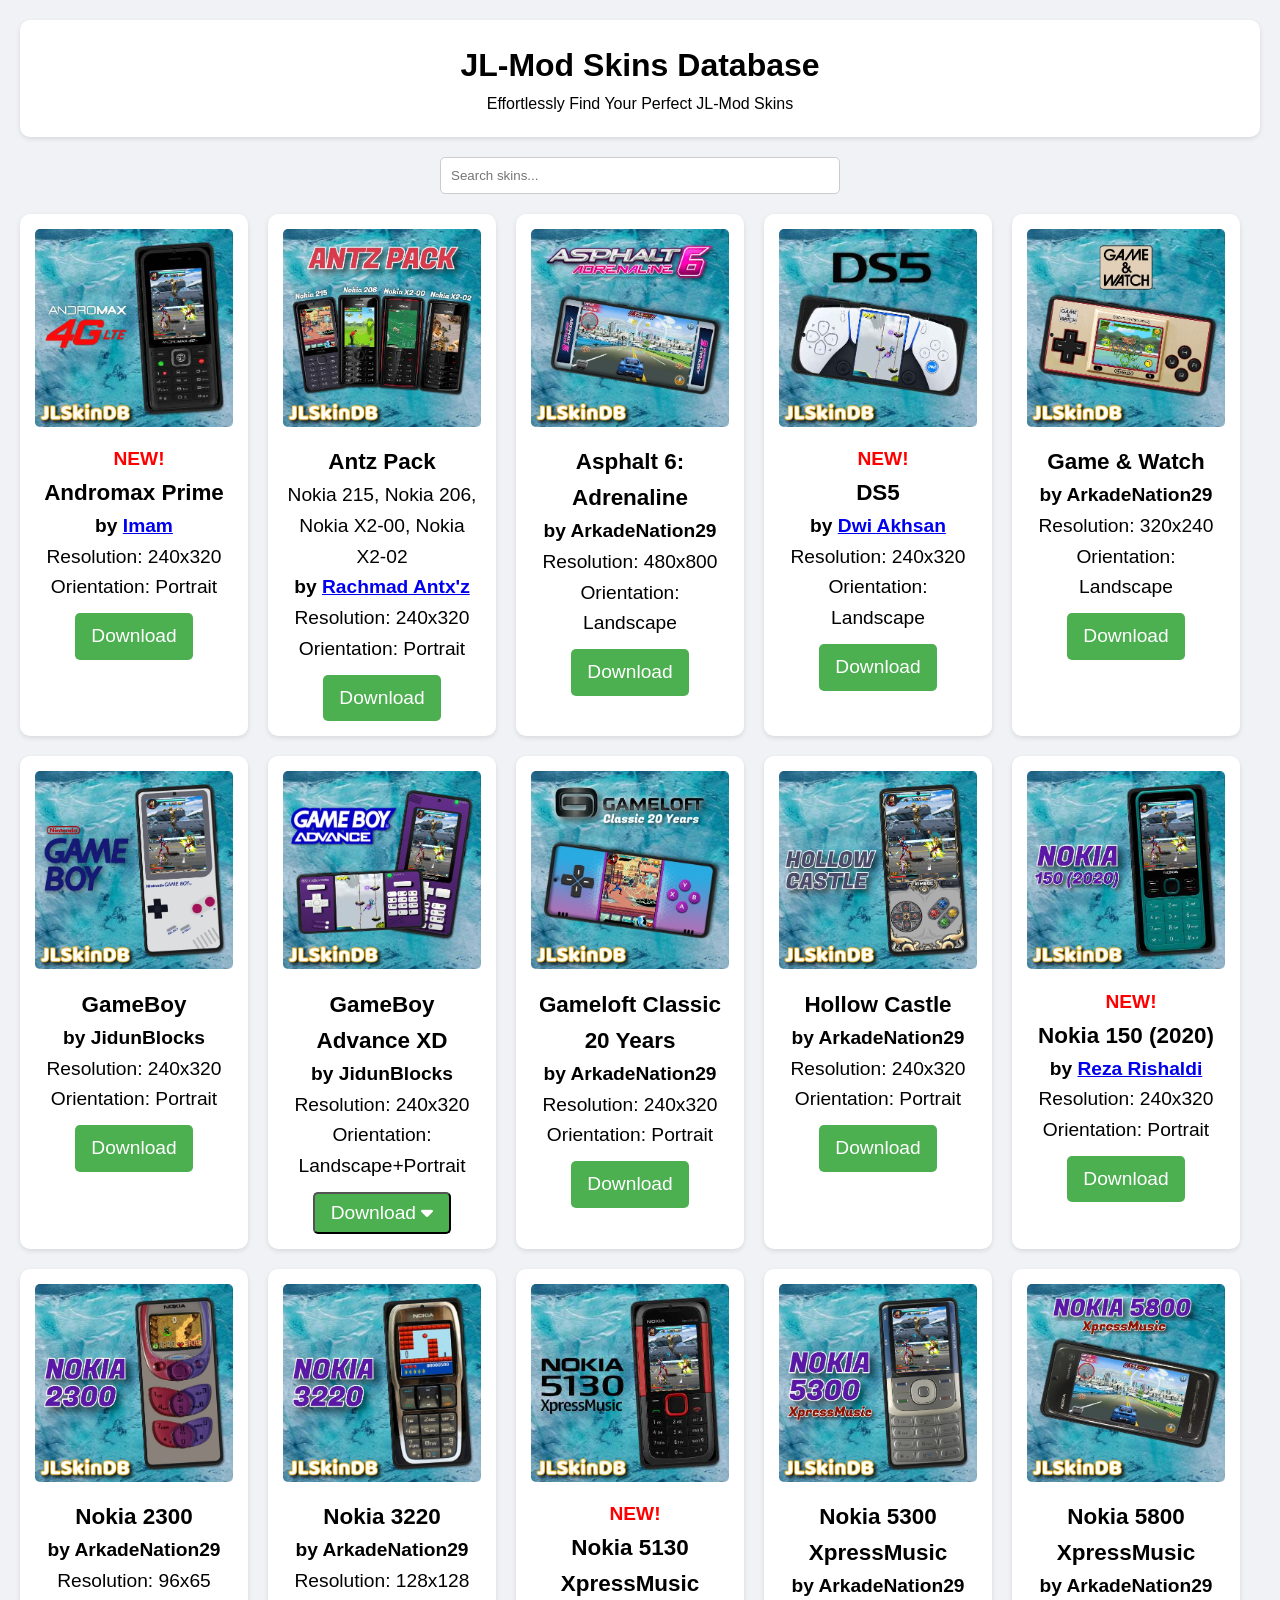
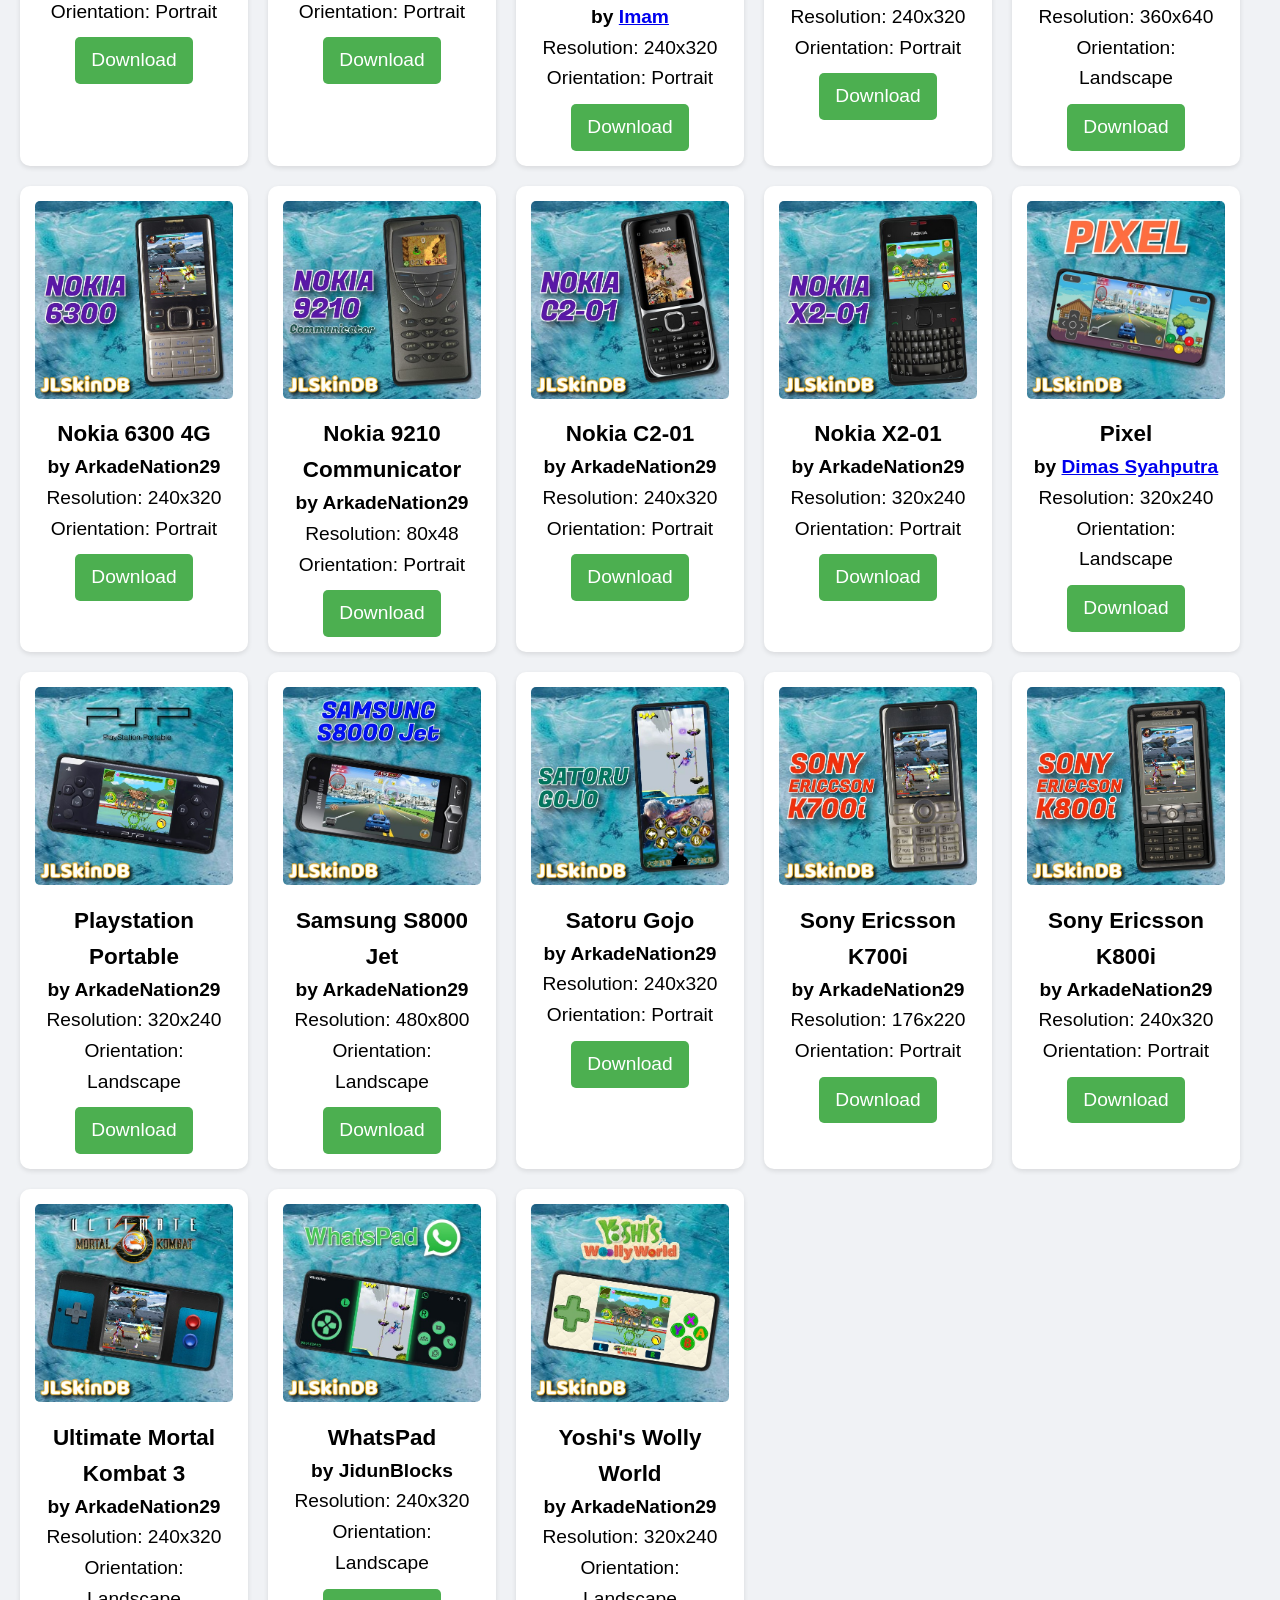
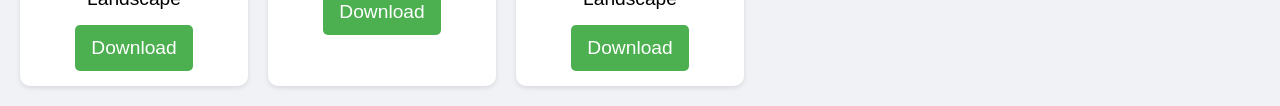
==== index.html @ f3952ad9 "Update index.html" ====
<!DOCTYPE html>
<html lang="en">

<head>
    <meta charset="UTF-8">
    <meta name="viewport" content="width=device-width, initial-scale=1.0">
    <title>JL-Mod Skins Database</title>
    <link rel="stylesheet" href="https://cdnjs.cloudflare.com/ajax/libs/font-awesome/6.0.0-beta3/css/all.min.css">
    <link rel="stylesheet" href="styles.css">
</head>

<body>
    <div class="header">
        <h1>JL-Mod Skins Database</h1>
        <p>Effortlessly Find Your Perfect JL-Mod Skins</p>
    </div>

    <div class="search-bar">
        <input type="text" id="search-input" placeholder="Search skins...">
    </div>

    <div class="skin-grid" id="skin-grid">
        <div class="skin-card" data-tags="landscape 480x800 asphalt game">
            <img src="thumb/asphalt6_thumb.jpg" alt="Asphalt 6: Adrenaline" class="thumbnail-img">
            <div class="skin-info">
                <h3>Asphalt 6: Adrenaline</h3>
                <p><b>by ArkadeNation29</b></p>
                <p>Resolution: 480x800</p>
                <p>Orientation: Landscape</p>
                <a href="skins/Asphalt6AdrenalineLS.png" download class="download-btn">Download</a>
            </div>
        </div>
        <div class="skin-card" data-tags="anime portrait 240x320 gojo cartoon">
            <img src="thumb/gojo_thumb.jpg" alt="Satoru Gojo" class="thumbnail-img">
            <div class="skin-info">
                <h3>Satoru Gojo</h3>
                <p><b>by ArkadeNation29</b></p>
                <p>Resolution: 240x320</p>
                <p>Orientation: Portrait</p>
                <a href="skins/JJK_Gojo.png" download class="download-btn">Download</a>
            </div>
        </div>
        <div class="skin-card" data-tags="game portrait 240x320 hollow castle">
            <img src="thumb/hollow_thumb.jpg" alt="Hollow Castle" class="thumbnail-img">
            <div class="skin-info">
                <h3>Hollow Castle</h3>
                <p><b>by ArkadeNation29</b></p>
                <p>Resolution: 240x320</p>
                <p>Orientation: Portrait</p>
                <a href="skins/KIMGOC_HollowCastle.png" download class="download-btn">Download</a>
            </div>
        </div>
        <div class="skin-card" data-tags="nokia portrait 96x65 2300">
            <img src="thumb/2300_thumb.jpg" alt="Nokia 2300" class="thumbnail-img">
            <div class="skin-info">
                <h3>Nokia 2300</h3>
                <p><b>by ArkadeNation29</b></p>
                <p>Resolution: 96x65</p>
                <p>Orientation: Portrait</p>
                <a href="skins/Nokia2300.png" download class="download-btn">Download</a>
            </div>
        </div>
        <div class="skin-card" data-tags="nokia portrait 240x320 xpressmusic 5300">
            <img src="thumb/5300_thumb.jpg" alt="Nokia 5300 XpressMusic" class="thumbnail-img">
            <div class="skin-info">
                <h3>Nokia 5300 XpressMusic</h3>
                <p><b>by ArkadeNation29</b></p>
                <p>Resolution: 240x320</p>
                <p>Orientation: Portrait</p>
                <a href="skins/Nokia5300XpressMusic.png" download class="download-btn">Download</a>
            </div>
        </div>
        <div class="skin-card" data-tags="nokia portrait 360x640 xpressmusic 5800">
            <img src="thumb/5800_thumb.jpg" alt="Nokia 5800 XpressMusic" class="thumbnail-img">
            <div class="skin-info">
                <h3>Nokia 5800 XpressMusic</h3>
                <p><b>by ArkadeNation29</b></p>
                <p>Resolution: 360x640</p>
                <p>Orientation: Landscape</p>
                <a href="skins/Nokia5800.png" download class="download-btn">Download</a>
            </div>
        </div>
        <div class="skin-card" data-tags="nokia portrait 240x320 6300">
            <img src="thumb/6300_thumb.jpg" alt="Nokia 6300" class="thumbnail-img">
            <div class="skin-info">
                <h3>Nokia 6300 4G</h3>
                <p><b>by ArkadeNation29</b></p>
                <p>Resolution: 240x320</p>
                <p>Orientation: Portrait</p>
                <a href="skins/Nokia6300.png" download class="download-btn">Download</a>
            </div>
        </div>
        <div class="skin-card" data-tags="nokia portrait 80x48 96x65 communicator 9210">
            <img src="thumb/9210_thumb.jpg" alt="Nokia 9210 Communicator" class="thumbnail-img">
            <div class="skin-info">
                <h3>Nokia 9210 Communicator</h3>
                <p><b>by ArkadeNation29</b></p>
                <p>Resolution: 80x48</p>
                <p>Orientation: Portrait</p>
                <a href="skins/Nokia9210Communicator.png" download class="download-btn">Download</a>
            </div>
        </div>
        <div class="skin-card" data-tags="sony ericsson portrait 176x220 k700i">
            <img src="thumb/k700i_thumb.jpg" alt="Sony Ericsson K700i" class="thumbnail-img">
            <div class="skin-info">
                <h3>Sony Ericsson K700i</h3>
                <p><b>by ArkadeNation29</b></p>
                <p>Resolution: 176x220</p>
                <p>Orientation: Portrait</p>
                <a href="skins/SonyEricssonK700i.png" download class="download-btn">Download</a>
            </div>
        </div>
        <div class="skin-card" data-tags="landscape 320x240 cartoon game pixel">
            <img src="thumb/pixel_thumb.jpg" alt="pixel" class="thumbnail-img">
            <div class="skin-info">
                <h3>Pixel</h3>
                <p><b>by <a href="https://www.facebook.com/groups/164177364076344/user/100003301332469/" target="_blank">Dimas Syahputra</a></b></p>
                <p>Resolution: 320x240</p>
                <p>Orientation: Landscape</p>
                <a href="https://www.facebook.com/share/p/1CrDaK87K8/" class="download-btn">Download</a>
            </div>
        </div>
        <div class="skin-card" data-tags="portrait 240x320 mockup nokia pack x2 206 215 x2-00 x2-02 x200 x202">
            <img src="thumb/antz_thumb.jpg" alt="antz" class="thumbnail-img">
            <div class="skin-info">
                <h3>Antz Pack</h3>
                <p>Nokia 215, Nokia 206, Nokia X2-00, Nokia X2-02</p>
                <p><b>by <a href="https://www.facebook.com/groups/164177364076344/user/100001054755826/" target="_blank">Rachmad Antx'z</a></b></p>
                <p>Resolution: 240x320</p>
                <p>Orientation: Portrait</p>
                <a href="https://www.facebook.com/share/p/1AzqzoJXVm/" class="download-btn">Download</a>
            </div>
        </div>
        <div class="skin-card" data-tags="portrait 240x320 nokia c2 c201 c2-01">
            <img src="thumb/C201_thumb.jpg" alt="Nokia C2-01" class="thumbnail-img">
            <div class="skin-info">
                <h3>Nokia C2-01</h3>
                <p><b>by ArkadeNation29</b></p>
                <p>Resolution: 240x320</p>
                <p>Orientation: Portrait</p>
                <a href="skins/C2-01.png" download class="download-btn">Download</a>
            </div>
        </div>
        <div class="skin-card" data-tags="portrait 240x320 gameloft game">
            <img src="thumb/gc20_thumb.jpg" alt="Gameloft Classic 20 Years" class="thumbnail-img">
            <div class="skin-info">
                <h3>Gameloft Classic 20 Years</h3>
                <p><b>by ArkadeNation29</b></p>
                <p>Resolution: 240x320</p>
                <p>Orientation: Portrait</p>
                <a href="skins/Gameloft Anniversary Skin (L).png" download class="download-btn">Download</a>
            </div>
        </div>
        <div class="skin-card" data-tags="portrait 128x128 nokia 3220">
            <img src="thumb/3220_thumb.jpg" alt="Nokia 3220" class="thumbnail-img">
            <div class="skin-info">
                <h3>Nokia 3220</h3>
                <p><b>by ArkadeNation29</b></p>
                <p>Resolution: 128x128</p>
                <p>Orientation: Portrait</p>
                <a href="skins/Nokia 3220.png" download class="download-btn">Download</a>
            </div>
        </div>
        <div class="skin-card" data-tags="portrait 128x128 nokia 3220">
            <img src="thumb/x201_thumb.jpg" alt="Nokia X2-01" class="thumbnail-img">
            <div class="skin-info">
                <h3>Nokia X2-01</h3>
                <p><b>by ArkadeNation29</b></p>
                <p>Resolution: 320x240</p>
                <p>Orientation: Portrait</p>
                <a href="skins/Nokia X2-01.png" download class="download-btn">Download</a>
            </div>
        </div>
        <div class="skin-card" data-tags="portrait 240x320 sony ericsson k800i">
            <img src="thumb/k800i_thumb.jpg" alt="Sony Ericsson K800i" class="thumbnail-img">
            <div class="skin-info">
                <h3>Sony Ericsson K800i</h3>
                <p><b>by ArkadeNation29</b></p>
                <p>Resolution: 240x320</p>
                <p>Orientation: Portrait</p>
                <a href="skins/Sony Ericsson K800i.png" download class="download-btn">Download</a>
            </div>
        </div>
        <div class="skin-card" data-tags="landscape 480x800 samsung s8000 jet">
            <img src="thumb/s8000_thumb.jpg" alt="Samsung S8000 Jet" class="thumbnail-img">
            <div class="skin-info">
                <h3>Samsung S8000 Jet</h3>
                <p><b>by ArkadeNation29</b></p>
                <p>Resolution: 480x800</p>
                <p>Orientation: Landscape</p>
                <a href="skins/Samsung S8000.png" download class="download-btn">Download</a>
            </div>
        </div>
        <div class="skin-card" data-tags="240x320 landscape game fighting mortal kombat ultimate 3">
            <img src="thumb/umk3_thumb.jpg" alt="Ultimate Mortal Kombat 3" class="thumbnail-img">
            <div class="skin-info">
                <h3>Ultimate Mortal Kombat 3</h3>
                <p><b>by ArkadeNation29</b></p>
                <p>Resolution: 240x320</p>
                <p>Orientation: Landscape</p>
                <a href="skins/UMK3.png" download class="download-btn">Download</a>
            </div>
        </div>
        <div class="skin-card" data-tags="320x240 landscape game console psp playstation portable">
            <img src="thumb/psp_thumb.jpg" alt="Playstation Portable" class="thumbnail-img">
            <div class="skin-info">
                <h3>Playstation Portable</h3>
                <p><b>by ArkadeNation29</b></p>
                <p>Resolution: 320x240</p>
                <p>Orientation: Landscape</p>
                <a href="skins/psp.png" download class="download-btn">Download</a>
            </div>
        </div>
        <div class="skin-card" data-tags="240x320 landscape wa whatsapp whatpad app apk">
            <img src="thumb/whatspad_thumb.jpg" alt="WhatsPad" class="thumbnail-img">
            <div class="skin-info">
                <h3>WhatsPad</h3>
                <p><b>by JidunBlocks</b></p>
                <p>Resolution: 240x320</p>
                <p>Orientation: Landscape</p>
                <a href="skins/Whatpad.png" download class="download-btn">Download</a>
            </div>
        </div>
        <div class="skin-card" data-tags="240x320 game console gameboy gb portrait">
            <img src="thumb/gameboy_thumb.jpg" alt="GameBoy" class="thumbnail-img">
            <div class="skin-info">
                <h3>GameBoy</h3>
                <p><b>by JidunBlocks</b></p>
                <p>Resolution: 240x320</p>
                <p>Orientation: Portrait</p>
                <a href="skins/gameboy.png" download class="download-btn">Download</a>
            </div>
        </div>
        <div class="skin-card" data-tags="240x320 gba gameboy advance game portrait landscape console">
            <img src="thumb/gba_thumb.jpg" alt="GameBoy Advance XD" class="thumbnail-img">
            <div class="skin-info">
                <h3>GameBoy Advance XD</h3>
                <p><b>by JidunBlocks</b></p>
                <p>Resolution: 240x320</p>
                <p>Orientation: Landscape+Portrait</p>
                <div class="dropdown">
                    <button class="download-btn">Download <i class="fa fa-caret-down"></i></button>
                    <div class="dropdown-content">
                        <a href="skins/gba_xd_l.png" download>Landscape</a>
                        <a href="skins/gba_xd_p.png" download>Portrait</a>
            </div>
        </div>
        <div class="skin-card" data-tags="240x320 game console gameboy gb portrait">
            <img src="thumb/gamewatch_thumb.jpg" alt="Game & Watch" class="thumbnail-img">
            <div class="skin-info">
                <h3>Game & Watch</h3>
                <p><b>by ArkadeNation29</b></p>
                <p>Resolution: 320x240</p>
                <p>Orientation: Landscape</p>
                <a href="skins/gamewatch.png" download class="download-btn">Download</a>
            </div>
        </div>
        <div class="skin-card" data-tags="240x320 game console gameboy gb portrait">
            <img src="thumb/wolly_thumb.jpg" alt="Yoshi's Wolly World" class="thumbnail-img">
            <div class="skin-info">
                <h3>Yoshi's Wolly World</h3>
                <p><b>by ArkadeNation29</b></p>
                <p>Resolution: 320x240</p>
                <p>Orientation: Landscape</p>
                <a href="skins/wolly.png" download class="download-btn">Download</a>
            </div>
        </div>
        <div class="skin-card" data-tags="240x320 game console gameboy gb portrait">
            <img src="thumb/ds5_thumb.jpg" alt="Yoshi's Wolly World" class="thumbnail-img">
            <div class="skin-info">
                <p><span class="new-label">NEW!</span></p>
                <h3>DS5</h3>
                <p><b>by <a href="https://www.facebook.com/dwiakhsan97">Dwi Akhsan</a></b></p>
                <p>Resolution: 240x320</p>
                <p>Orientation: Landscape</p>
                <a href="https://www.facebook.com/groups/gamejavaid/permalink/2081995532294508/?mibextid=oFDknk&rdid=Y017BZKAuO98RbPQ&share_url=https%3A%2F%2Fwww.facebook.com%2Fshare%2Fp%2F16ZtW1AR1C%2F%3Fmibextid%3DoFDknk" download class="download-btn">Download</a>
            </div>
        </div>
        <div class="skin-card" data-tags="240x320 game console gameboy gb portrait">
            <img src="thumb/150_2020_thumb.jpg" alt="Yoshi's Wolly World" class="thumbnail-img">
            <div class="skin-info">
                <p><span class="new-label">NEW!</span></p>
                <h3>Nokia 150 (2020)</h3>
                <p><b>by <a href="https://www.facebook.com/RezaRishaldi">Reza Rishaldi</a></b></p>
                <p>Resolution: 240x320</p>
                <p>Orientation: Portrait</p>
                <a href="https://www.facebook.com/photo?fbid=3554991981304732&set=gm.2081599169000811&idorvanity=164177364076344" download class="download-btn">Download</a>
            </div>
        </div>
        <div class="skin-card" data-tags="240x320 game console gameboy gb portrait">
            <img src="thumb/5130_thumb.jpg" alt="Yoshi's Wolly World" class="thumbnail-img">
            <div class="skin-info">
                <p><span class="new-label">NEW!</span></p>
                <h3>Nokia 5130 XpressMusic</h3>
                <p><b>by <a href="https://www.facebook.com/share/16eGKncuRY/?mibextid=qi2Omg">Imam</a></b></p>
                <p>Resolution: 240x320</p>
                <p>Orientation: Portrait</p>
                <a href="https://www.facebook.com/groups/gamejavaid/permalink/2081137179047010/?mibextid=oFDknk&rdid=RrT6s6fzuo5T0rof&share_url=https%3A%2F%2Fwww.facebook.com%2Fshare%2Fp%2F1EkxQwgqFv%2F%3Fmibextid%3DoFDknk" download class="download-btn">Download</a>
            </div>
        </div>
        <div class="skin-card" data-tags="240x320 game console gameboy gb portrait">
            <img src="thumb/andromax4g_thumb.jpg" alt="Yoshi's Wolly World" class="thumbnail-img">
            <div class="skin-info">
                <p><span class="new-label">NEW!</span></p>
                <h3>Andromax Prime</h3>
                <p><b>by <a href="https://www.facebook.com/areyz.areyz.3/">Imam</a></b></p>
                <p>Resolution: 240x320</p>
                <p>Orientation: Portrait</p>
                <a href="https://www.facebook.com/groups/gamejavaid/posts/1689637348196997" download class="download-btn">Download</a>
            </div>
        </div>
    </div>
    </div>

    <canvas id="thumbnail-canvas"></canvas>

    <script>
        document.addEventListener('DOMContentLoaded', function () {
            const searchInput = document.getElementById('search-input');
            const skinGrid = document.getElementById('skin-grid');
            const skinCards = Array.from(document.querySelectorAll('.skin-card'));

            // Sort skin cards by name
            skinCards.sort((a, b) => {
                const nameA = a.querySelector('.skin-info h3').textContent.toLowerCase();
                const nameB = b.querySelector('.skin-info h3').textContent.toLowerCase();
                return nameA.localeCompare(nameB);
            });

            // Append sorted skin cards back to the grid
            skinCards.forEach(card => {
                skinGrid.appendChild(card);
            });

            searchInput.addEventListener('input', function () {
                const searchTerm = searchInput.value.toLowerCase();
                skinCards.forEach(card => {
                    const tags = card.getAttribute('data-tags').toLowerCase();
                    const name = card.querySelector('.skin-info h3').textContent.toLowerCase();
                    if (tags.includes(searchTerm) || name.includes(searchTerm)) {
                        card.style.display = '';
                    } else {
                        card.style.display = 'none';
                    }
                });
            });

            // Simple view counter logic
            const viewCounter = document.getElementById('view-counter');
            const viewCount = document.getElementById('view-count');
            let count = localStorage.getItem('viewCount') || 0;
            count++;
            localStorage.setItem('viewCount', count);
            viewCount.textContent = count;
        });
    </script>
</body>

</html>
---- styles.css ----
/* Existing CSS code from index.html */
* {
    box-sizing: border-box;
    margin: 0;
    padding: 0;
}

body {
    font-family: Arial, sans-serif;
    line-height: 1.6;
    padding: 20px;
    background: #f0f2f5;
    display: flex;
    flex-direction: column;
    min-height: 100vh;
}

.header {
    text-align: center;
    padding: 20px;
    background: #fff;
    border-radius: 10px;
    margin-bottom: 20px;
    box-shadow: 0 2px 5px rgba(0, 0, 0, 0.1);
}

.search-bar {
    margin-bottom: 20px;
    text-align: center;
}

.search-bar input[type="text"] {
    padding: 10px;
    width: 80%;
    max-width: 400px;
    border: 1px solid #ccc;
    border-radius: 5px;
}

.skin-grid {
    display: flex;
    flex-wrap: wrap;
    gap: 20px;
    flex-grow: 1;
}

.skin-card {
    background: #fff;
    border-radius: 10px;
    padding: 15px;
    box-shadow: 0 2px 5px rgba(0, 0, 0, 0.1);
    flex: 1 1 20%;
    max-width: calc(20% - 20px);
}

.skin-card img {
    width: 100%;
    height: auto;
    border-radius: 5px;
    margin-bottom: 10px;
}

.skin-info {
    text-align: center;
    font-size: 1.5vw;
}

.download-btn {
    display: inline-block;
    background: #4CAF50;
    color: white;
    padding: 8px 16px;
    text-decoration: none;
    border-radius: 5px;
    margin-top: 10px;
    font-size: 1.5vw;
}

.download-btn:hover {
    background: #45a049;
}

@media (max-width: 600px) {
    .skin-card {
        flex: 1 1 calc(50% - 20px);
        max-width: calc(50% - 20px);
    }

    .skin-info {
        font-size: 3vw;
    }

    .download-btn {
        font-size: 3vw;
    }
}

#thumbnail-canvas {
    display: none;
}

.view-counter {
    text-align: center;
    margin: 20px 0;
    font-size: 1em;
    color: #333;
}

.view-counter i {
    vertical-align: middle;
    margin-right: 8px;
}

.new-label {
    color: red;
    font-weight: bold;
    margin-left: 10px;
    animation: blink 1s infinite;
}

@keyframes blink {
    0% { color: red; }
    50% { color: yellow; }
    100% { color: red; }
}

/* New CSS for the dropdown button */
.dropdown {
    position: relative;
    display: inline-block;
}

.dropdown-content {
    display: none;
    position: absolute;
    background-color: #f9f9f9;
    min-width: 160px;
    box-shadow: 0px 8px 16px 0px rgba(0,0,0,0.2);
    z-index: 1;
}

.dropdown-content a {
    color: black;
    padding: 12px 16px;
    text-decoration: none;
    display: block;
}

.dropdown-content a:hover {background-color: #f1f1f1}

.dropdown:hover .dropdown-content {
    display: block;
}

.dropdown:hover .download-btn {
    background-color: #3e8e41;
}
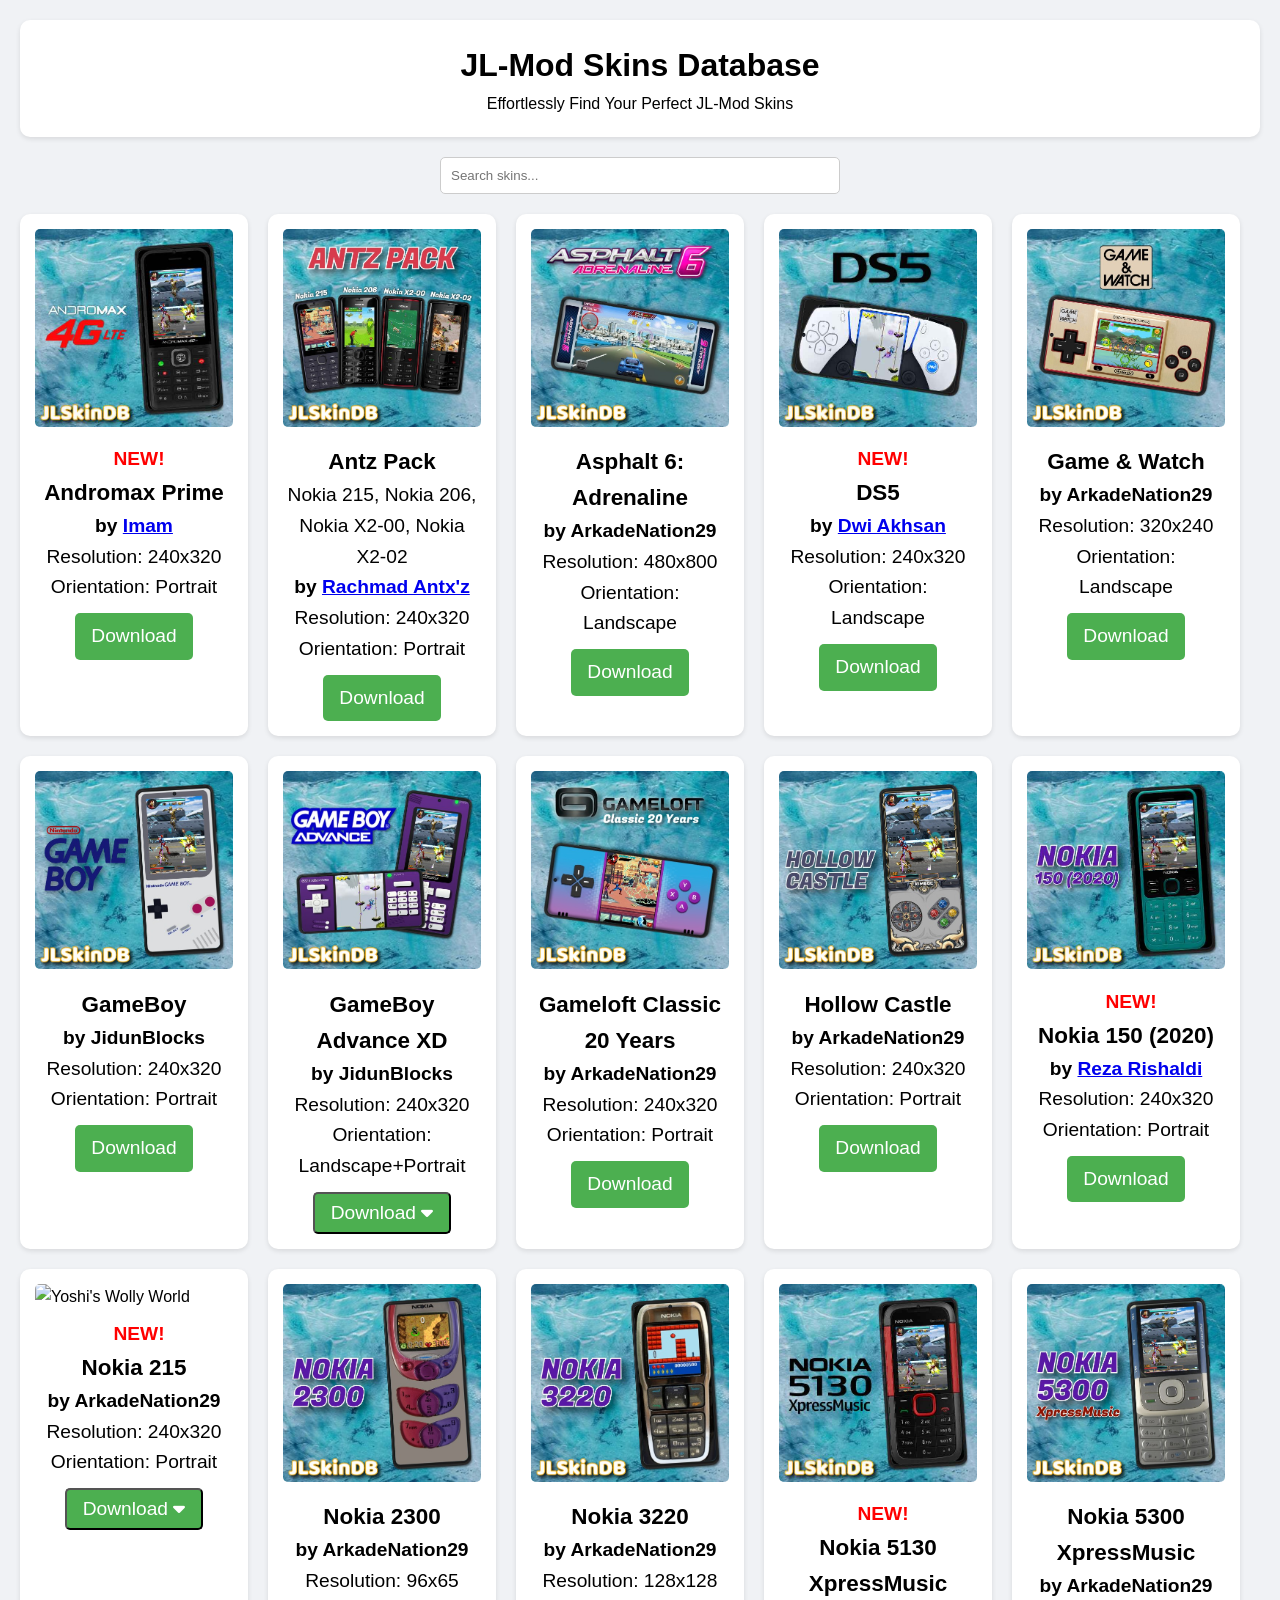
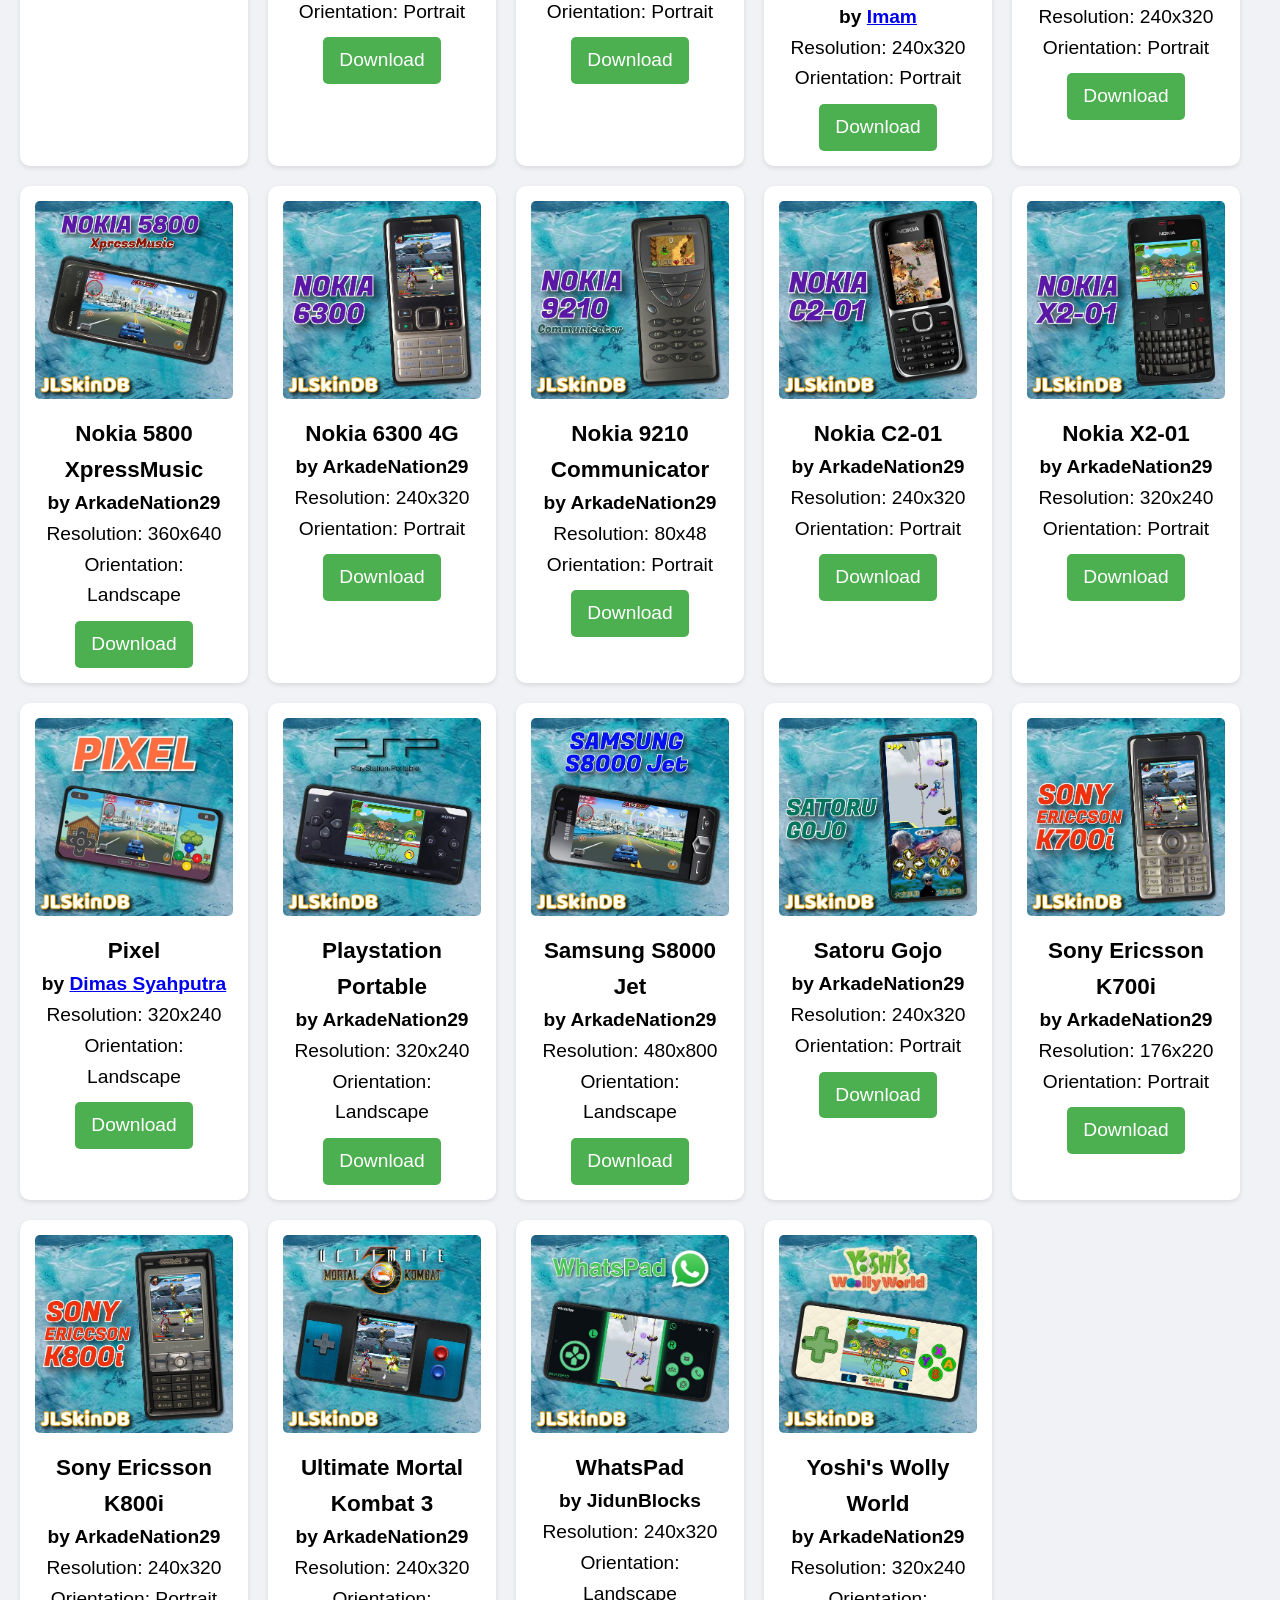
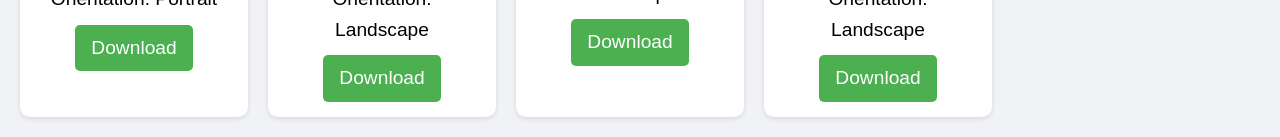
==== commit 48264ce6: "Update index.html" ====
--- a/index.html
+++ b/index.html
@@ -307,6 +307,22 @@
                 <p>Resolution: 240x320</p>
                 <p>Orientation: Portrait</p>
                 <a href="https://www.facebook.com/groups/gamejavaid/posts/1689637348196997" download class="download-btn">Download</a>
+            </div>
+        </div>
+        <div class="skin-card" data-tags="240x320 game console gameboy gb portrait">
+            <img src="thumb/215_thumb.jpg" alt="Yoshi's Wolly World" class="thumbnail-img">
+            <div class="skin-info">
+                <p><span class="new-label">NEW!</span></p>
+                <h3>Nokia 215</h3>
+                <p><b>by ArkadeNation29</b></p>
+                <p>Resolution: 240x320</p>
+                <p>Orientation: Portrait</p>
+                 <div class="dropdown">
+                    <button class="download-btn">Download <i class="fa fa-caret-down"></i></button>
+                    <div class="dropdown-content">
+                        <a href="skins/Nokia215_2015.png" download>Nokia 215 (2015)</a>
+                        <a href="skins/Nokia215_2020.png" download>Nokia 215 4G (2020)</a>
+                        <a href="skins/Nokia215_2024.png" download>Nokia 215 4G (2024)</a>
             </div>
         </div>
     </div>
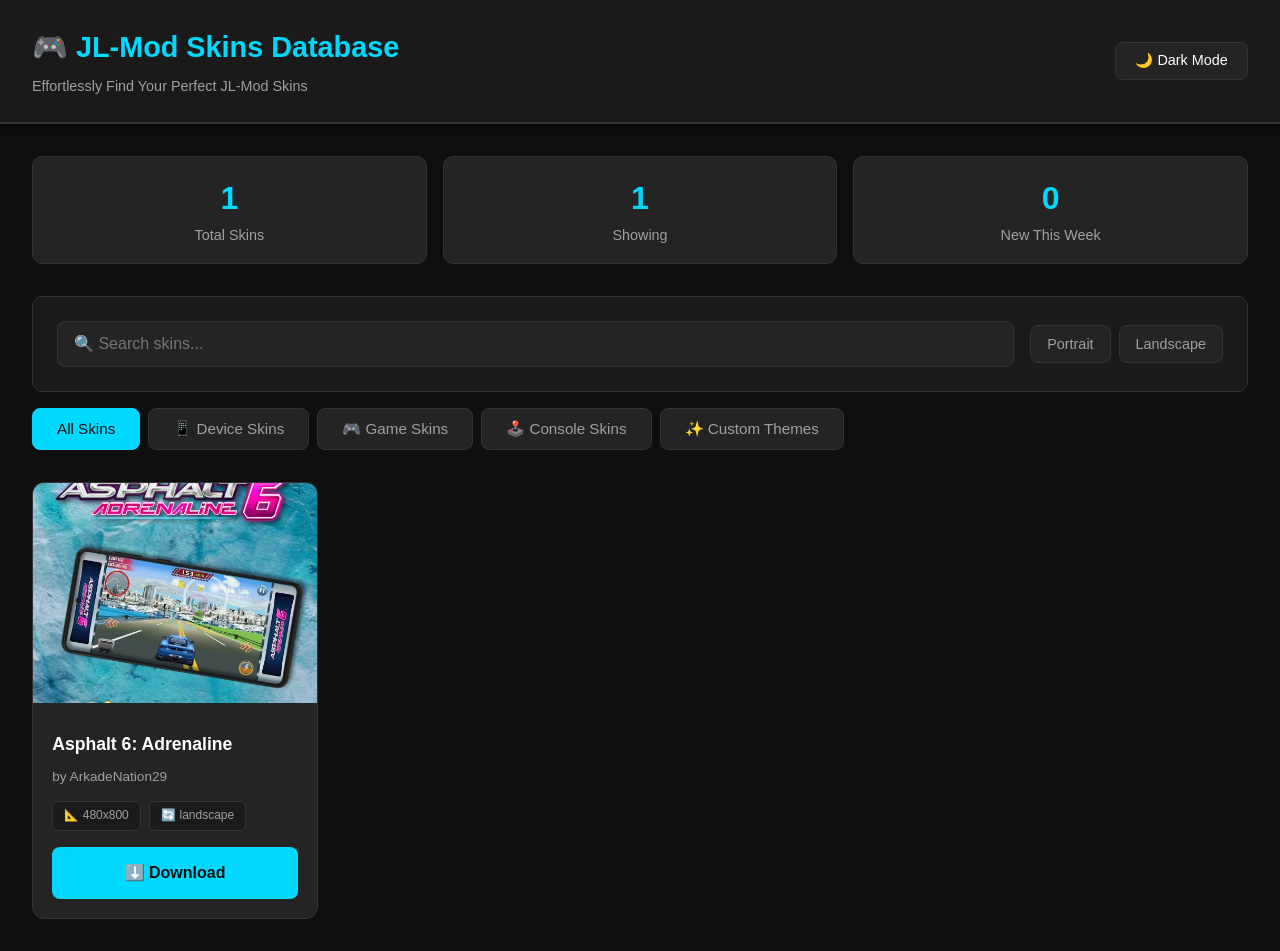
==== commit 18c9caf5: "Add skin" ====
--- a/index.html
+++ b/index.html
@@ -1,375 +1,88 @@
+<!-- index.html - Main file (lightweight!) -->
 <!DOCTYPE html>
 <html lang="en">
-
 <head>
     <meta charset="UTF-8">
     <meta name="viewport" content="width=device-width, initial-scale=1.0">
     <title>JL-Mod Skins Database</title>
-    <link rel="stylesheet" href="https://cdnjs.cloudflare.com/ajax/libs/font-awesome/6.0.0-beta3/css/all.min.css">
-    <link rel="stylesheet" href="styles.css">
+    <link rel="stylesheet" href="assets/style.css">
 </head>
+<body>
+    <header>
+        <div class="header-content">
+            <div>
+                <h1>🎮 JL-Mod Skins Database</h1>
+                <p class="tagline">Effortlessly Find Your Perfect JL-Mod Skins</p>
+            </div>
+            <button class="theme-toggle" onclick="toggleTheme()">🌙 Dark Mode</button>
+        </div>
+    </header>
 
-<body>
-    <div class="header">
-        <h1>JL-Mod Skins Database</h1>
-        <p>Effortlessly Find Your Perfect JL-Mod Skins</p>
+    <div class="stats">
+        <div class="stat-card">
+            <div class="stat-number" id="totalSkins">0</div>
+            <div class="stat-label">Total Skins</div>
+        </div>
+        <div class="stat-card">
+            <div class="stat-number" id="showingCount">0</div>
+            <div class="stat-label">Showing</div>
+        </div>
+        <div class="stat-card">
+            <div class="stat-number" id="newCount">0</div>
+            <div class="stat-label">New This Week</div>
+        </div>
     </div>
 
-    <div class="search-bar">
-        <input type="text" id="search-input" placeholder="Search skins...">
+    <div class="controls">
+        <div class="search-filter">
+            <div class="search-box">
+                <input type="text" id="searchInput" placeholder="🔍 Search skins..." onkeyup="filterSkins()">
+            </div>
+            <div class="filter-group">
+                <button class="filter-btn" data-filter="portrait" onclick="toggleFilter(this, 'orientation')">Portrait</button>
+                <button class="filter-btn" data-filter="landscape" onclick="toggleFilter(this, 'orientation')">Landscape</button>
+            </div>
+        </div>
+
+        <div class="category-tabs">
+            <button class="category-tab active" onclick="filterCategory('all')">All Skins</button>
+            <button class="category-tab" onclick="filterCategory('device')">📱 Device Skins</button>
+            <button class="category-tab" onclick="filterCategory('game')">🎮 Game Skins</button>
+            <button class="category-tab" onclick="filterCategory('console')">🕹️ Console Skins</button>
+            <button class="category-tab" onclick="filterCategory('custom')">✨ Custom Themes</button>
+        </div>
     </div>
 
-    <div class="skin-grid" id="skin-grid">
-        <div class="skin-card" data-tags="landscape 480x800 asphalt game">
-            <img src="thumb/asphalt6_thumb.jpg" alt="Asphalt 6: Adrenaline" class="thumbnail-img">
-            <div class="skin-info">
-                <h3>Asphalt 6: Adrenaline</h3>
-                <p><b>by ArkadeNation29</b></p>
-                <p>Resolution: 480x800</p>
-                <p>Orientation: Landscape</p>
-                <a href="skins/Asphalt6AdrenalineLS.png" download class="download-btn">Download</a>
-            </div>
+    <div class="container">
+        <div id="loadingState" class="loading">
+            <div class="spinner"></div>
+            <p>Loading skins...</p>
         </div>
-        <div class="skin-card" data-tags="anime portrait 240x320 gojo cartoon">
-            <img src="thumb/gojo_thumb.jpg" alt="Satoru Gojo" class="thumbnail-img">
-            <div class="skin-info">
-                <h3>Satoru Gojo</h3>
-                <p><b>by ArkadeNation29</b></p>
-                <p>Resolution: 240x320</p>
-                <p>Orientation: Portrait</p>
-                <a href="skins/JJK_Gojo.png" download class="download-btn">Download</a>
-            </div>
+
+        <div class="skins-grid" id="skinsGrid"></div>
+        
+        <div class="load-more-section" id="loadMoreSection">
+            <button class="load-more-btn" id="loadMoreBtn" onclick="loadMore()">
+                <span>⬇️ Load More Skins</span>
+            </button>
+            <div class="load-info" id="loadInfo"></div>
         </div>
-        <div class="skin-card" data-tags="game portrait 240x320 hollow castle">
-            <img src="thumb/hollow_thumb.jpg" alt="Hollow Castle" class="thumbnail-img">
-            <div class="skin-info">
-                <h3>Hollow Castle</h3>
-                <p><b>by ArkadeNation29</b></p>
-                <p>Resolution: 240x320</p>
-                <p>Orientation: Portrait</p>
-                <a href="skins/KIMGOC_HollowCastle.png" download class="download-btn">Download</a>
-            </div>
-        </div>
-        <div class="skin-card" data-tags="nokia portrait 96x65 2300">
-            <img src="thumb/2300_thumb.jpg" alt="Nokia 2300" class="thumbnail-img">
-            <div class="skin-info">
-                <h3>Nokia 2300</h3>
-                <p><b>by ArkadeNation29</b></p>
-                <p>Resolution: 96x65</p>
-                <p>Orientation: Portrait</p>
-                <a href="skins/Nokia2300.png" download class="download-btn">Download</a>
-            </div>
-        </div>
-        <div class="skin-card" data-tags="nokia portrait 240x320 xpressmusic 5300">
-            <img src="thumb/5300_thumb.jpg" alt="Nokia 5300 XpressMusic" class="thumbnail-img">
-            <div class="skin-info">
-                <h3>Nokia 5300 XpressMusic</h3>
-                <p><b>by ArkadeNation29</b></p>
-                <p>Resolution: 240x320</p>
-                <p>Orientation: Portrait</p>
-                <a href="skins/Nokia5300XpressMusic.png" download class="download-btn">Download</a>
-            </div>
-        </div>
-        <div class="skin-card" data-tags="nokia portrait 360x640 xpressmusic 5800">
-            <img src="thumb/5800_thumb.jpg" alt="Nokia 5800 XpressMusic" class="thumbnail-img">
-            <div class="skin-info">
-                <h3>Nokia 5800 XpressMusic</h3>
-                <p><b>by ArkadeNation29</b></p>
-                <p>Resolution: 360x640</p>
-                <p>Orientation: Landscape</p>
-                <a href="skins/Nokia5800.png" download class="download-btn">Download</a>
-            </div>
-        </div>
-        <div class="skin-card" data-tags="nokia portrait 240x320 6300">
-            <img src="thumb/6300_thumb.jpg" alt="Nokia 6300" class="thumbnail-img">
-            <div class="skin-info">
-                <h3>Nokia 6300 4G</h3>
-                <p><b>by ArkadeNation29</b></p>
-                <p>Resolution: 240x320</p>
-                <p>Orientation: Portrait</p>
-                <a href="skins/Nokia6300.png" download class="download-btn">Download</a>
-            </div>
-        </div>
-        <div class="skin-card" data-tags="nokia portrait 80x48 96x65 communicator 9210">
-            <img src="thumb/9210_thumb.jpg" alt="Nokia 9210 Communicator" class="thumbnail-img">
-            <div class="skin-info">
-                <h3>Nokia 9210 Communicator</h3>
-                <p><b>by ArkadeNation29</b></p>
-                <p>Resolution: 80x48</p>
-                <p>Orientation: Portrait</p>
-                <a href="skins/Nokia9210Communicator.png" download class="download-btn">Download</a>
-            </div>
-        </div>
-        <div class="skin-card" data-tags="sony ericsson portrait 176x220 k700i">
-            <img src="thumb/k700i_thumb.jpg" alt="Sony Ericsson K700i" class="thumbnail-img">
-            <div class="skin-info">
-                <h3>Sony Ericsson K700i</h3>
-                <p><b>by ArkadeNation29</b></p>
-                <p>Resolution: 176x220</p>
-                <p>Orientation: Portrait</p>
-                <a href="skins/SonyEricssonK700i.png" download class="download-btn">Download</a>
-            </div>
-        </div>
-        <div class="skin-card" data-tags="landscape 320x240 cartoon game pixel">
-            <img src="thumb/pixel_thumb.jpg" alt="pixel" class="thumbnail-img">
-            <div class="skin-info">
-                <h3>Pixel</h3>
-                <p><b>by <a href="https://www.facebook.com/groups/164177364076344/user/100003301332469/" target="_blank">Dimas Syahputra</a></b></p>
-                <p>Resolution: 320x240</p>
-                <p>Orientation: Landscape</p>
-                <a href="https://www.facebook.com/share/p/1CrDaK87K8/" class="download-btn">Download</a>
-            </div>
-        </div>
-        <div class="skin-card" data-tags="portrait 240x320 mockup nokia pack x2 206 215 x2-00 x2-02 x200 x202">
-            <img src="thumb/antz_thumb.jpg" alt="antz" class="thumbnail-img">
-            <div class="skin-info">
-                <h3>Antz Pack</h3>
-                <p>Nokia 215, Nokia 206, Nokia X2-00, Nokia X2-02</p>
-                <p><b>by <a href="https://www.facebook.com/groups/164177364076344/user/100001054755826/" target="_blank">Rachmad Antx'z</a></b></p>
-                <p>Resolution: 240x320</p>
-                <p>Orientation: Portrait</p>
-                <a href="https://www.facebook.com/share/p/1AzqzoJXVm/" class="download-btn">Download</a>
-            </div>
-        </div>
-        <div class="skin-card" data-tags="portrait 240x320 nokia c2 c201 c2-01">
-            <img src="thumb/C201_thumb.jpg" alt="Nokia C2-01" class="thumbnail-img">
-            <div class="skin-info">
-                <h3>Nokia C2-01</h3>
-                <p><b>by ArkadeNation29</b></p>
-                <p>Resolution: 240x320</p>
-                <p>Orientation: Portrait</p>
-                <a href="skins/C2-01.png" download class="download-btn">Download</a>
-            </div>
-        </div>
-        <div class="skin-card" data-tags="portrait 240x320 gameloft game">
-            <img src="thumb/gc20_thumb.jpg" alt="Gameloft Classic 20 Years" class="thumbnail-img">
-            <div class="skin-info">
-                <h3>Gameloft Classic 20 Years</h3>
-                <p><b>by ArkadeNation29</b></p>
-                <p>Resolution: 240x320</p>
-                <p>Orientation: Portrait</p>
-                <a href="skins/Gameloft Anniversary Skin (L).png" download class="download-btn">Download</a>
-            </div>
-        </div>
-        <div class="skin-card" data-tags="portrait 128x128 nokia 3220">
-            <img src="thumb/3220_thumb.jpg" alt="Nokia 3220" class="thumbnail-img">
-            <div class="skin-info">
-                <h3>Nokia 3220</h3>
-                <p><b>by ArkadeNation29</b></p>
-                <p>Resolution: 128x128</p>
-                <p>Orientation: Portrait</p>
-                <a href="skins/Nokia 3220.png" download class="download-btn">Download</a>
-            </div>
-        </div>
-        <div class="skin-card" data-tags="portrait 128x128 nokia 3220">
-            <img src="thumb/x201_thumb.jpg" alt="Nokia X2-01" class="thumbnail-img">
-            <div class="skin-info">
-                <h3>Nokia X2-01</h3>
-                <p><b>by ArkadeNation29</b></p>
-                <p>Resolution: 320x240</p>
-                <p>Orientation: Portrait</p>
-                <a href="skins/Nokia X2-01.png" download class="download-btn">Download</a>
-            </div>
-        </div>
-        <div class="skin-card" data-tags="portrait 240x320 sony ericsson k800i">
-            <img src="thumb/k800i_thumb.jpg" alt="Sony Ericsson K800i" class="thumbnail-img">
-            <div class="skin-info">
-                <h3>Sony Ericsson K800i</h3>
-                <p><b>by ArkadeNation29</b></p>
-                <p>Resolution: 240x320</p>
-                <p>Orientation: Portrait</p>
-                <a href="skins/Sony Ericsson K800i.png" download class="download-btn">Download</a>
-            </div>
-        </div>
-        <div class="skin-card" data-tags="landscape 480x800 samsung s8000 jet">
-            <img src="thumb/s8000_thumb.jpg" alt="Samsung S8000 Jet" class="thumbnail-img">
-            <div class="skin-info">
-                <h3>Samsung S8000 Jet</h3>
-                <p><b>by ArkadeNation29</b></p>
-                <p>Resolution: 480x800</p>
-                <p>Orientation: Landscape</p>
-                <a href="skins/Samsung S8000.png" download class="download-btn">Download</a>
-            </div>
-        </div>
-        <div class="skin-card" data-tags="240x320 landscape game fighting mortal kombat ultimate 3">
-            <img src="thumb/umk3_thumb.jpg" alt="Ultimate Mortal Kombat 3" class="thumbnail-img">
-            <div class="skin-info">
-                <h3>Ultimate Mortal Kombat 3</h3>
-                <p><b>by ArkadeNation29</b></p>
-                <p>Resolution: 240x320</p>
-                <p>Orientation: Landscape</p>
-                <a href="skins/UMK3.png" download class="download-btn">Download</a>
-            </div>
-        </div>
-        <div class="skin-card" data-tags="320x240 landscape game console psp playstation portable">
-            <img src="thumb/psp_thumb.jpg" alt="Playstation Portable" class="thumbnail-img">
-            <div class="skin-info">
-                <h3>Playstation Portable</h3>
-                <p><b>by ArkadeNation29</b></p>
-                <p>Resolution: 320x240</p>
-                <p>Orientation: Landscape</p>
-                <a href="skins/psp.png" download class="download-btn">Download</a>
-            </div>
-        </div>
-        <div class="skin-card" data-tags="240x320 landscape wa whatsapp whatpad app apk">
-            <img src="thumb/whatspad_thumb.jpg" alt="WhatsPad" class="thumbnail-img">
-            <div class="skin-info">
-                <h3>WhatsPad</h3>
-                <p><b>by JidunBlocks</b></p>
-                <p>Resolution: 240x320</p>
-                <p>Orientation: Landscape</p>
-                <a href="skins/Whatpad.png" download class="download-btn">Download</a>
-            </div>
-        </div>
-        <div class="skin-card" data-tags="240x320 game console gameboy gb portrait">
-            <img src="thumb/gameboy_thumb.jpg" alt="GameBoy" class="thumbnail-img">
-            <div class="skin-info">
-                <h3>GameBoy</h3>
-                <p><b>by JidunBlocks</b></p>
-                <p>Resolution: 240x320</p>
-                <p>Orientation: Portrait</p>
-                <a href="skins/gameboy.png" download class="download-btn">Download</a>
-            </div>
-        </div>
-        <div class="skin-card" data-tags="240x320 gba gameboy advance game portrait landscape console">
-            <img src="thumb/gba_thumb.jpg" alt="GameBoy Advance XD" class="thumbnail-img">
-            <div class="skin-info">
-                <h3>GameBoy Advance XD</h3>
-                <p><b>by JidunBlocks</b></p>
-                <p>Resolution: 240x320</p>
-                <p>Orientation: Landscape+Portrait</p>
-                <div class="dropdown">
-                    <button class="download-btn">Download <i class="fa fa-caret-down"></i></button>
-                    <div class="dropdown-content">
-                        <a href="skins/gba_xd_l.png" download>Landscape</a>
-                        <a href="skins/gba_xd_p.png" download>Portrait</a>
-            </div>
-        </div>
-        <div class="skin-card" data-tags="240x320 game console gameboy gb portrait">
-            <img src="thumb/gamewatch_thumb.jpg" alt="Game & Watch" class="thumbnail-img">
-            <div class="skin-info">
-                <h3>Game & Watch</h3>
-                <p><b>by ArkadeNation29</b></p>
-                <p>Resolution: 320x240</p>
-                <p>Orientation: Landscape</p>
-                <a href="skins/gamewatch.png" download class="download-btn">Download</a>
-            </div>
-        </div>
-        <div class="skin-card" data-tags="240x320 game console gameboy gb portrait">
-            <img src="thumb/wolly_thumb.jpg" alt="Yoshi's Wolly World" class="thumbnail-img">
-            <div class="skin-info">
-                <h3>Yoshi's Wolly World</h3>
-                <p><b>by ArkadeNation29</b></p>
-                <p>Resolution: 320x240</p>
-                <p>Orientation: Landscape</p>
-                <a href="skins/wolly.png" download class="download-btn">Download</a>
-            </div>
-        </div>
-        <div class="skin-card" data-tags="240x320 game console gameboy gb portrait">
-            <img src="thumb/ds5_thumb.jpg" alt="Yoshi's Wolly World" class="thumbnail-img">
-            <div class="skin-info">
-                <p><span class="new-label">NEW!</span></p>
-                <h3>DS5</h3>
-                <p><b>by <a href="https://www.facebook.com/dwiakhsan97">Dwi Akhsan</a></b></p>
-                <p>Resolution: 240x320</p>
-                <p>Orientation: Landscape</p>
-                <a href="https://www.facebook.com/groups/gamejavaid/permalink/2081995532294508/?mibextid=oFDknk&rdid=Y017BZKAuO98RbPQ&share_url=https%3A%2F%2Fwww.facebook.com%2Fshare%2Fp%2F16ZtW1AR1C%2F%3Fmibextid%3DoFDknk" download class="download-btn">Download</a>
-            </div>
-        </div>
-        <div class="skin-card" data-tags="240x320 game console gameboy gb portrait">
-            <img src="thumb/150_2020_thumb.jpg" alt="Yoshi's Wolly World" class="thumbnail-img">
-            <div class="skin-info">
-                <p><span class="new-label">NEW!</span></p>
-                <h3>Nokia 150 (2020)</h3>
-                <p><b>by <a href="https://www.facebook.com/RezaRishaldi">Reza Rishaldi</a></b></p>
-                <p>Resolution: 240x320</p>
-                <p>Orientation: Portrait</p>
-                <a href="https://www.facebook.com/photo?fbid=3554991981304732&set=gm.2081599169000811&idorvanity=164177364076344" download class="download-btn">Download</a>
-            </div>
-        </div>
-        <div class="skin-card" data-tags="240x320 game console gameboy gb portrait">
-            <img src="thumb/5130_thumb.jpg" alt="Yoshi's Wolly World" class="thumbnail-img">
-            <div class="skin-info">
-                <p><span class="new-label">NEW!</span></p>
-                <h3>Nokia 5130 XpressMusic</h3>
-                <p><b>by <a href="https://www.facebook.com/share/16eGKncuRY/?mibextid=qi2Omg">Imam</a></b></p>
-                <p>Resolution: 240x320</p>
-                <p>Orientation: Portrait</p>
-                <a href="https://www.facebook.com/groups/gamejavaid/permalink/2081137179047010/?mibextid=oFDknk&rdid=RrT6s6fzuo5T0rof&share_url=https%3A%2F%2Fwww.facebook.com%2Fshare%2Fp%2F1EkxQwgqFv%2F%3Fmibextid%3DoFDknk" download class="download-btn">Download</a>
-            </div>
-        </div>
-        <div class="skin-card" data-tags="240x320 game console gameboy gb portrait">
-            <img src="thumb/andromax4g_thumb.jpg" alt="Yoshi's Wolly World" class="thumbnail-img">
-            <div class="skin-info">
-                <p><span class="new-label">NEW!</span></p>
-                <h3>Andromax Prime</h3>
-                <p><b>by <a href="https://www.facebook.com/areyz.areyz.3/">Imam</a></b></p>
-                <p>Resolution: 240x320</p>
-                <p>Orientation: Portrait</p>
-                <a href="https://www.facebook.com/groups/gamejavaid/posts/1689637348196997" download class="download-btn">Download</a>
-            </div>
-        </div>
-        <div class="skin-card" data-tags="240x320 game console gameboy gb portrait">
-            <img src="thumb/215_thumb.jpg" alt="Yoshi's Wolly World" class="thumbnail-img">
-            <div class="skin-info">
-                <p><span class="new-label">NEW!</span></p>
-                <h3>Nokia 215</h3>
-                <p><b>by ArkadeNation29</b></p>
-                <p>Resolution: 240x320</p>
-                <p>Orientation: Portrait</p>
-                 <div class="dropdown">
-                    <button class="download-btn">Download <i class="fa fa-caret-down"></i></button>
-                    <div class="dropdown-content">
-                        <a href="skins/Nokia215_2015.png" download>Nokia 215 (2015)</a>
-                        <a href="skins/Nokia215_2020.png" download>Nokia 215 4G (2020)</a>
-                        <a href="skins/Nokia215_2024.png" download>Nokia 215 4G (2024)</a>
-            </div>
+
+        <div class="no-results" id="noResults" style="display: none;">
+            No skins found. Try different filters!
         </div>
     </div>
+
+    <div class="modal" id="modal" onclick="closeModal(event)">
+        <div class="modal-content" onclick="event.stopPropagation()">
+            <button class="close-modal" onclick="closeModal()">&times;</button>
+            <img class="modal-image" id="modalImage" src="" alt="">
+            <div class="modal-info" id="modalInfo"></div>
+        </div>
     </div>
 
-    <canvas id="thumbnail-canvas"></canvas>
+    <button class="back-to-top" id="backToTop" onclick="scrollToTop()">↑</button>
 
-    <script>
-        document.addEventListener('DOMContentLoaded', function () {
-            const searchInput = document.getElementById('search-input');
-            const skinGrid = document.getElementById('skin-grid');
-            const skinCards = Array.from(document.querySelectorAll('.skin-card'));
-
-            // Sort skin cards by name
-            skinCards.sort((a, b) => {
-                const nameA = a.querySelector('.skin-info h3').textContent.toLowerCase();
-                const nameB = b.querySelector('.skin-info h3').textContent.toLowerCase();
-                return nameA.localeCompare(nameB);
-            });
-
-            // Append sorted skin cards back to the grid
-            skinCards.forEach(card => {
-                skinGrid.appendChild(card);
-            });
-
-            searchInput.addEventListener('input', function () {
-                const searchTerm = searchInput.value.toLowerCase();
-                skinCards.forEach(card => {
-                    const tags = card.getAttribute('data-tags').toLowerCase();
-                    const name = card.querySelector('.skin-info h3').textContent.toLowerCase();
-                    if (tags.includes(searchTerm) || name.includes(searchTerm)) {
-                        card.style.display = '';
-                    } else {
-                        card.style.display = 'none';
-                    }
-                });
-            });
-
-            // Simple view counter logic
-            const viewCounter = document.getElementById('view-counter');
-            const viewCount = document.getElementById('view-count');
-            let count = localStorage.getItem('viewCount') || 0;
-            count++;
-            localStorage.setItem('viewCount', count);
-            viewCount.textContent = count;
-        });
-    </script>
+    <script src="assets/script.js"></script>
 </body>
-
-</html>
+</html>
--- a/assets/style.css
+++ b/assets/style.css
@@ -0,0 +1,521 @@
+/* assets/style.css - All styles */
+
+* {
+    margin: 0;
+    padding: 0;
+    box-sizing: border-box;
+}
+
+:root {
+    --bg-primary: #0f0f0f;
+    --bg-secondary: #1a1a1a;
+    --bg-card: #242424;
+    --text-primary: #ffffff;
+    --text-secondary: #a0a0a0;
+    --accent: #00d9ff;
+    --accent-hover: #00b8db;
+    --border: #333333;
+    --success: #00ff88;
+}
+
+body {
+    font-family: 'Segoe UI', Tahoma, Geneva, Verdana, sans-serif;
+    background: var(--bg-primary);
+    color: var(--text-primary);
+    line-height: 1.6;
+}
+
+body.light-mode {
+    --bg-primary: #f5f5f5;
+    --bg-secondary: #ffffff;
+    --bg-card: #ffffff;
+    --text-primary: #1a1a1a;
+    --text-secondary: #666666;
+    --border: #e0e0e0;
+}
+
+/* Header */
+header {
+    background: var(--bg-secondary);
+    border-bottom: 2px solid var(--border);
+    padding: 1.5rem 2rem;
+    position: sticky;
+    top: 0;
+    z-index: 1000;
+    box-shadow: 0 2px 10px rgba(0, 0, 0, 0.3);
+}
+
+.header-content {
+    max-width: 1400px;
+    margin: 0 auto;
+    display: flex;
+    justify-content: space-between;
+    align-items: center;
+    flex-wrap: wrap;
+    gap: 1rem;
+}
+
+h1 {
+    font-size: 1.8rem;
+    color: var(--accent);
+    display: flex;
+    align-items: center;
+    gap: 0.5rem;
+}
+
+.tagline {
+    color: var(--text-secondary);
+    font-size: 0.9rem;
+    margin-top: 0.3rem;
+}
+
+.theme-toggle {
+    background: var(--bg-card);
+    border: 1px solid var(--border);
+    color: var(--text-primary);
+    padding: 0.6rem 1.2rem;
+    border-radius: 8px;
+    cursor: pointer;
+    font-size: 0.9rem;
+    transition: all 0.3s;
+}
+
+.theme-toggle:hover {
+    background: var(--accent);
+    color: var(--bg-primary);
+    border-color: var(--accent);
+}
+
+/* Stats */
+.stats {
+    max-width: 1400px;
+    margin: 2rem auto;
+    padding: 0 2rem;
+    display: flex;
+    gap: 1rem;
+    flex-wrap: wrap;
+}
+
+.stat-card {
+    background: var(--bg-card);
+    border: 1px solid var(--border);
+    padding: 1rem 1.5rem;
+    border-radius: 10px;
+    flex: 1;
+    min-width: 150px;
+    text-align: center;
+}
+
+.stat-number {
+    font-size: 2rem;
+    font-weight: bold;
+    color: var(--accent);
+}
+
+.stat-label {
+    color: var(--text-secondary);
+    font-size: 0.9rem;
+}
+
+/* Controls */
+.controls {
+    max-width: 1400px;
+    margin: 2rem auto;
+    padding: 0 2rem;
+}
+
+.search-filter {
+    background: var(--bg-secondary);
+    border: 1px solid var(--border);
+    padding: 1.5rem;
+    border-radius: 10px;
+    display: flex;
+    flex-wrap: wrap;
+    gap: 1rem;
+    align-items: center;
+}
+
+.search-box {
+    flex: 1;
+    min-width: 250px;
+}
+
+.search-box input {
+    width: 100%;
+    padding: 0.8rem 1rem;
+    background: var(--bg-card);
+    border: 1px solid var(--border);
+    border-radius: 8px;
+    color: var(--text-primary);
+    font-size: 1rem;
+}
+
+.search-box input:focus {
+    outline: none;
+    border-color: var(--accent);
+}
+
+.filter-group {
+    display: flex;
+    gap: 0.5rem;
+    flex-wrap: wrap;
+}
+
+.filter-btn {
+    padding: 0.6rem 1rem;
+    background: var(--bg-card);
+    border: 1px solid var(--border);
+    color: var(--text-secondary);
+    border-radius: 8px;
+    cursor: pointer;
+    font-size: 0.9rem;
+    transition: all 0.3s;
+}
+
+.filter-btn:hover {
+    border-color: var(--accent);
+    color: var(--accent);
+}
+
+.filter-btn.active {
+    background: var(--accent);
+    color: var(--bg-primary);
+    border-color: var(--accent);
+}
+
+/* Category Tabs */
+.category-tabs {
+    display: flex;
+    gap: 0.5rem;
+    margin-top: 1rem;
+    flex-wrap: wrap;
+}
+
+.category-tab {
+    padding: 0.7rem 1.5rem;
+    background: var(--bg-card);
+    border: 1px solid var(--border);
+    color: var(--text-secondary);
+    border-radius: 8px;
+    cursor: pointer;
+    font-size: 0.95rem;
+    transition: all 0.3s;
+}
+
+.category-tab:hover {
+    border-color: var(--accent);
+    color: var(--accent);
+}
+
+.category-tab.active {
+    background: var(--accent);
+    color: var(--bg-primary);
+    border-color: var(--accent);
+}
+
+/* Grid */
+.container {
+    max-width: 1400px;
+    margin: 2rem auto;
+    padding: 0 2rem;
+}
+
+.skins-grid {
+    display: none; /* Hidden until loaded */
+    grid-template-columns: repeat(auto-fill, minmax(280px, 1fr));
+    gap: 1.5rem;
+    margin-top: 2rem;
+}
+
+.skin-card {
+    background: var(--bg-card);
+    border: 1px solid var(--border);
+    border-radius: 12px;
+    overflow: hidden;
+    transition: all 0.3s;
+    cursor: pointer;
+}
+
+.skin-card:hover {
+    transform: translateY(-5px);
+    box-shadow: 0 10px 30px rgba(0, 217, 255, 0.2);
+    border-color: var(--accent);
+}
+
+.skin-image {
+    width: 100%;
+    height: 220px;
+    object-fit: cover;
+    background: var(--bg-secondary);
+}
+
+.skin-info {
+    padding: 1.2rem;
+}
+
+.skin-header {
+    display: flex;
+    justify-content: space-between;
+    align-items: start;
+    margin-bottom: 0.5rem;
+}
+
+.skin-title {
+    font-size: 1.1rem;
+    font-weight: 600;
+    color: var(--text-primary);
+}
+
+.new-badge {
+    background: var(--success);
+    color: var(--bg-primary);
+    padding: 0.2rem 0.6rem;
+    border-radius: 4px;
+    font-size: 0.7rem;
+    font-weight: bold;
+}
+
+.skin-author {
+    color: var(--text-secondary);
+    font-size: 0.85rem;
+    margin-bottom: 0.8rem;
+}
+
+.skin-specs {
+    display: flex;
+    flex-wrap: wrap;
+    gap: 0.5rem;
+    margin-bottom: 1rem;
+}
+
+.spec-tag {
+    background: var(--bg-secondary);
+    border: 1px solid var(--border);
+    padding: 0.3rem 0.7rem;
+    border-radius: 6px;
+    font-size: 0.75rem;
+    color: var(--text-secondary);
+}
+
+.download-btn {
+    width: 100%;
+    padding: 0.8rem;
+    background: var(--accent);
+    color: var(--bg-primary);
+    border: none;
+    border-radius: 8px;
+    font-weight: 600;
+    cursor: pointer;
+    transition: all 0.3s;
+    text-decoration: none;
+    display: inline-block;
+    text-align: center;
+}
+
+.download-btn:hover {
+    background: var(--accent-hover);
+    transform: scale(1.02);
+}
+
+/* Loading State */
+.loading {
+    text-align: center;
+    padding: 4rem 2rem;
+    color: var(--text-secondary);
+}
+
+.spinner {
+    width: 50px;
+    height: 50px;
+    border: 4px solid var(--border);
+    border-top: 4px solid var(--accent);
+    border-radius: 50%;
+    animation: spin 1s linear infinite;
+    margin: 0 auto 1rem;
+}
+
+@keyframes spin {
+    0% { transform: rotate(0deg); }
+    100% { transform: rotate(360deg); }
+}
+
+/* Load More Section */
+.load-more-section {
+    display: none;
+    flex-direction: column;
+    align-items: center;
+    gap: 1rem;
+    margin: 3rem 0 2rem;
+}
+
+.load-more-btn {
+    padding: 1rem 3rem;
+    background: var(--accent);
+    color: var(--bg-primary);
+    border: none;
+    border-radius: 10px;
+    font-size: 1rem;
+    font-weight: 600;
+    cursor: pointer;
+    transition: all 0.3s;
+    display: flex;
+    align-items: center;
+    gap: 0.5rem;
+}
+
+.load-more-btn:hover {
+    background: var(--accent-hover);
+    transform: translateY(-2px);
+    box-shadow: 0 5px 20px rgba(0, 217, 255, 0.3);
+}
+
+.load-more-btn:disabled {
+    background: var(--bg-card);
+    color: var(--text-secondary);
+    cursor: not-allowed;
+    transform: none;
+}
+
+.load-info {
+    color: var(--text-secondary);
+    font-size: 0.9rem;
+    text-align: center;
+}
+
+.load-info strong {
+    color: var(--accent);
+}
+
+/* Modal */
+.modal {
+    display: none;
+    position: fixed;
+    top: 0;
+    left: 0;
+    width: 100%;
+    height: 100%;
+    background: rgba(0, 0, 0, 0.9);
+    z-index: 2000;
+    align-items: center;
+    justify-content: center;
+    padding: 2rem;
+}
+
+.modal.active {
+    display: flex;
+}
+
+.modal-content {
+    background: var(--bg-card);
+    border-radius: 12px;
+    max-width: 800px;
+    max-height: 90vh;
+    overflow-y: auto;
+    position: relative;
+}
+
+.modal-image {
+    width: 100%;
+    max-height: 60vh;
+    object-fit: contain;
+    background: var(--bg-secondary);
+}
+
+.modal-info {
+    padding: 1.5rem;
+}
+
+.close-modal {
+    position: absolute;
+    top: 1rem;
+    right: 1rem;
+    background: var(--bg-primary);
+    color: var(--text-primary);
+    border: none;
+    width: 40px;
+    height: 40px;
+    border-radius: 50%;
+    font-size: 1.5rem;
+    cursor: pointer;
+    z-index: 10;
+}
+
+/* Back to Top */
+.back-to-top {
+    position: fixed;
+    bottom: 2rem;
+    right: 2rem;
+    background: var(--accent);
+    color: var(--bg-primary);
+    width: 50px;
+    height: 50px;
+    border-radius: 50%;
+    border: none;
+    font-size: 1.5rem;
+    cursor: pointer;
+    display: none;
+    align-items: center;
+    justify-content: center;
+    box-shadow: 0 4px 15px rgba(0, 217, 255, 0.4);
+    transition: all 0.3s;
+}
+
+.back-to-top.visible {
+    display: flex;
+}
+
+.back-to-top:hover {
+    transform: translateY(-5px);
+}
+
+/* No Results */
+.no-results {
+    text-align: center;
+    padding: 4rem 2rem;
+    color: var(--text-secondary);
+    font-size: 1.2rem;
+}
+
+/* Responsive */
+@media (max-width: 768px) {
+    header {
+        padding: 1rem;
+    }
+
+    h1 {
+        font-size: 1.4rem;
+    }
+
+    .skins-grid {
+        grid-template-columns: repeat(auto-fill, minmax(250px, 1fr));
+        gap: 1rem;
+    }
+
+    .controls {
+        padding: 0 1rem;
+    }
+
+    .stats {
+        padding: 0 1rem;
+    }
+
+    .container {
+        padding: 0 1rem;
+    }
+
+    .load-more-btn {
+        padding: 0.9rem 2rem;
+        font-size: 0.95rem;
+    }
+
+    .modal {
+        padding: 1rem;
+    }
+
+    .back-to-top {
+        bottom: 1rem;
+        right: 1rem;
+        width: 45px;
+        height: 45px;
+    }
+}
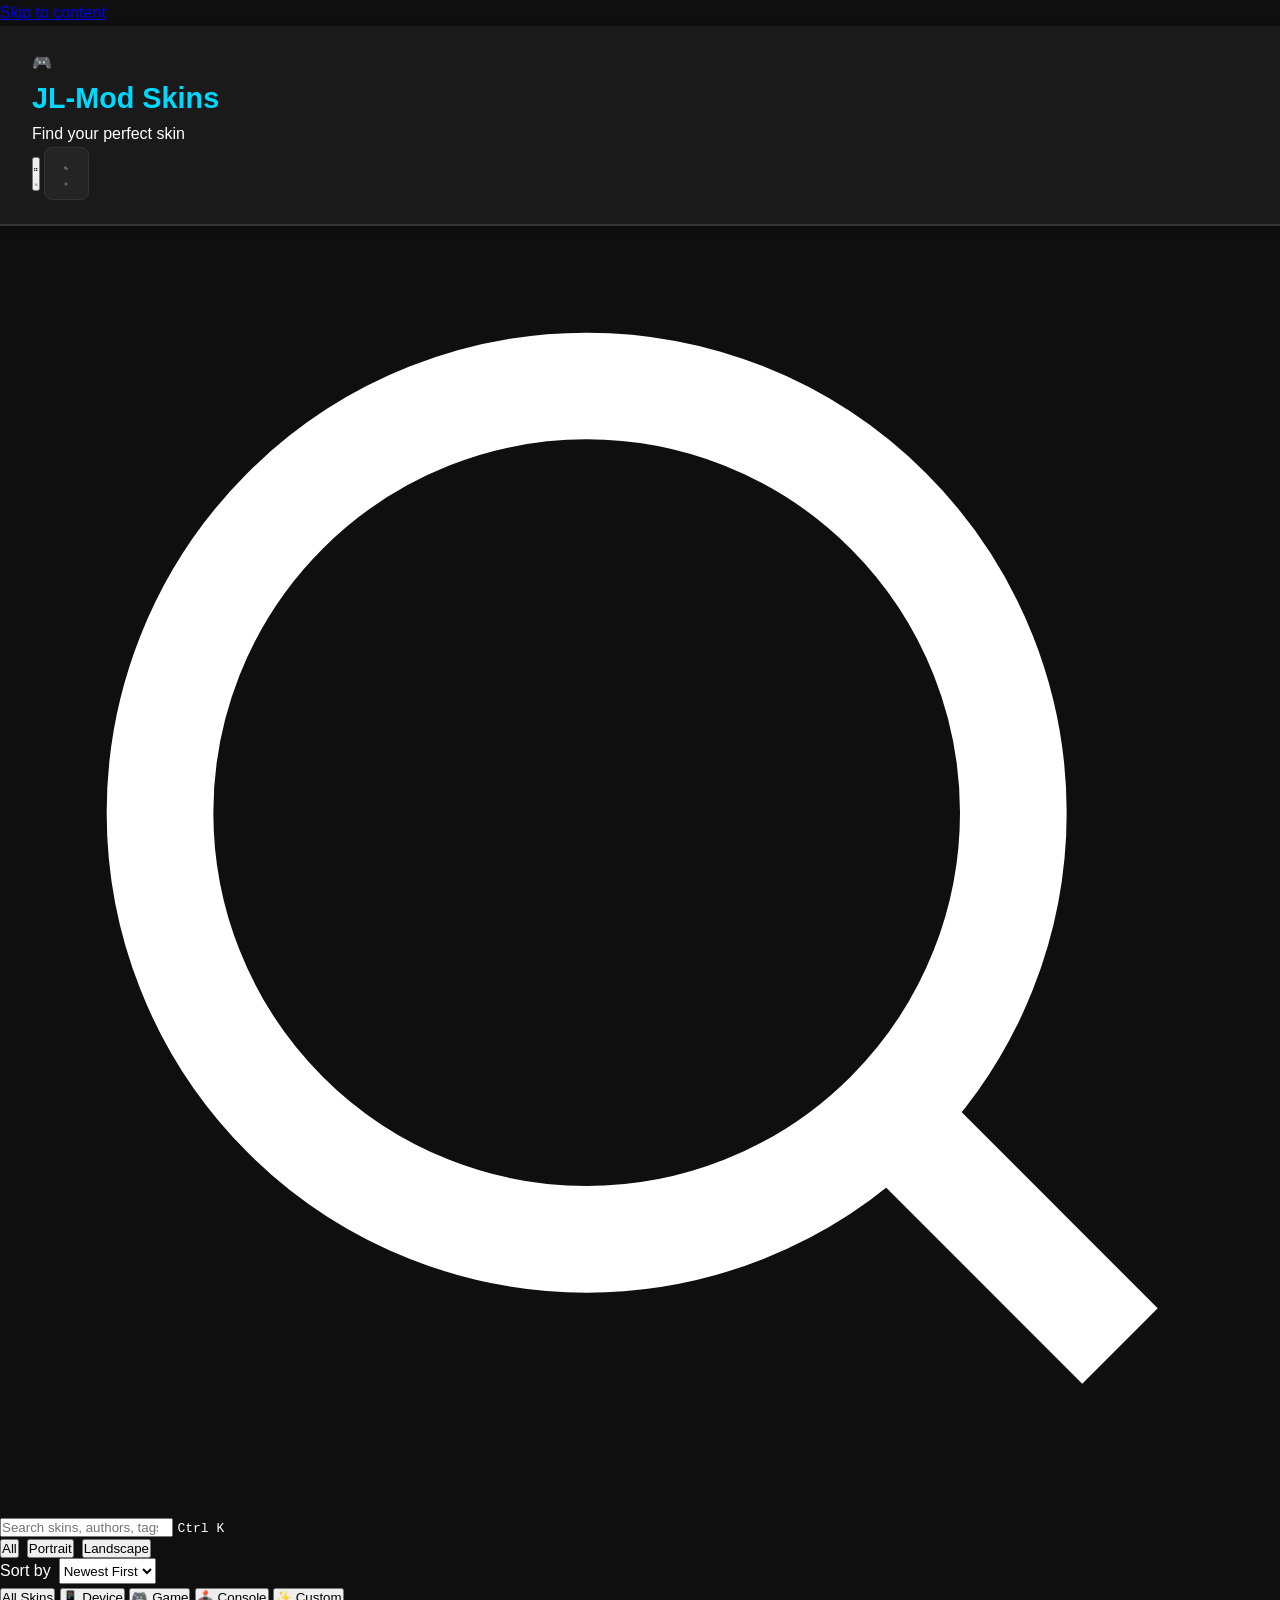
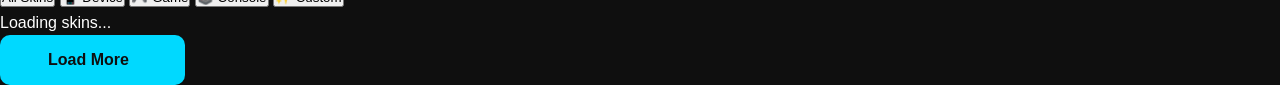
==== commit ea6212b0: "Enhance index.html with meta tags and header updates Added meta tags for color scheme and theme colo" ====
--- a/index.html
+++ b/index.html
@@ -1,88 +1,185 @@
-<!-- index.html - Main file (lightweight!) -->
 <!DOCTYPE html>
 <html lang="en">
 <head>
     <meta charset="UTF-8">
-    <meta name="viewport" content="width=device-width, initial-scale=1.0">
+    <meta name="viewport" content="width=device-width, initial-scale=1.0, viewport-fit=cover">
+    <meta name="color-scheme" content="dark light">
+    <meta name="description" content="JL-Mod Skins Database - Find and download the best JL-Mod skins for your J2ME emulator.">
+    <meta name="theme-color" content="#0f0f0f" media="(prefers-color-scheme: dark)">
+    <meta name="theme-color" content="#f5f5f5" media="(prefers-color-scheme: light)">
     <title>JL-Mod Skins Database</title>
+    <link rel="preconnect" href="https://cdn.jsdelivr.net">
+    <link rel="preload" href="assets/style.css" as="style">
     <link rel="stylesheet" href="assets/style.css">
+<base target="_blank">
 </head>
 <body>
-    <header>
-        <div class="header-content">
-            <div>
-                <h1>🎮 JL-Mod Skins Database</h1>
-                <p class="tagline">Effortlessly Find Your Perfect JL-Mod Skins</p>
+    <a href="#main-content" class="skip-link">Skip to content</a>
+
+    <header class="site-header">
+        <div class="header-inner">
+            <div class="brand">
+                <span class="brand-icon" aria-hidden="true">🎮</span>
+                <div class="brand-text">
+                    <h1>JL-Mod Skins</h1>
+                    <p class="brand-tagline">Find your perfect skin</p>
+                </div>
             </div>
-            <button class="theme-toggle" onclick="toggleTheme()">🌙 Dark Mode</button>
+            <div class="header-actions">
+                <button class="view-toggle" id="viewToggle" aria-label="Toggle list view" title="Toggle view">
+                    <svg class="icon icon-grid" viewBox="0 0 24 24" fill="none" stroke="currentColor" stroke-width="2"><rect x="3" y="3" width="7" height="7"/><rect x="14" y="3" width="7" height="7"/><rect x="3" y="14" width="7" height="7"/><rect x="14" y="14" width="7" height="7"/></svg>
+                    <svg class="icon icon-list" viewBox="0 0 24 24" fill="none" stroke="currentColor" stroke-width="2"><line x1="8" y1="6" x2="21" y2="6"/><line x1="8" y1="12" x2="21" y2="12"/><line x1="8" y1="18" x2="21" y2="18"/><line x1="3" y1="6" x2="3.01" y2="6"/><line x1="3" y1="12" x2="3.01" y2="12"/><line x1="3" y1="18" x2="3.01" y2="18"/></svg>
+                </button>
+                <button class="theme-toggle" id="themeToggle" aria-label="Toggle theme">
+                    <svg class="icon icon-moon" viewBox="0 0 24 24" fill="none" stroke="currentColor" stroke-width="2"><path d="M21 12.79A9 9 0 1 1 11.21 3 7 7 0 0 0 21 12.79z"/></svg>
+                    <svg class="icon icon-sun" viewBox="0 0 24 24" fill="none" stroke="currentColor" stroke-width="2"><circle cx="12" cy="12" r="5"/><line x1="12" y1="1" x2="12" y2="3"/><line x1="12" y1="21" x2="12" y2="23"/><line x1="4.22" y1="4.22" x2="5.64" y2="5.64"/><line x1="18.36" y1="18.36" x2="19.78" y2="19.78"/><line x1="1" y1="12" x2="3" y2="12"/><line x1="21" y1="12" x2="23" y2="12"/><line x1="4.22" y1="19.78" x2="5.64" y2="18.36"/><line x1="18.36" y1="5.64" x2="19.78" y2="4.22"/></svg>
+                </button>
+            </div>
         </div>
     </header>
 
-    <div class="stats">
-        <div class="stat-card">
-            <div class="stat-number" id="totalSkins">0</div>
-            <div class="stat-label">Total Skins</div>
-        </div>
-        <div class="stat-card">
-            <div class="stat-number" id="showingCount">0</div>
-            <div class="stat-label">Showing</div>
-        </div>
-        <div class="stat-card">
-            <div class="stat-number" id="newCount">0</div>
-            <div class="stat-label">New This Week</div>
+    <main id="main-content">
+        <section class="search-section" aria-label="Search and filter">
+            <div class="search-bar">
+                <svg class="search-icon" viewBox="0 0 24 24" fill="none" stroke="currentColor" stroke-width="2" aria-hidden="true"><circle cx="11" cy="11" r="8"/><line x1="21" y1="21" x2="16.65" y2="16.65"/></svg>
+                <input type="search" id="searchInput" placeholder="Search skins, authors, tags..." autocomplete="off" aria-label="Search skins">
+                <kbd class="search-shortcut">Ctrl K</kbd>
+            </div>
+
+            <div class="filter-bar">
+                <div class="filter-group orientation-filters" role="group" aria-label="Orientation filter">
+                    <button class="filter-chip" data-filter="all" data-type="orientation" aria-pressed="true">All</button>
+                    <button class="filter-chip" data-filter="portrait" data-type="orientation" aria-pressed="false">Portrait</button>
+                    <button class="filter-chip" data-filter="landscape" data-type="orientation" aria-pressed="false">Landscape</button>
+                </div>
+                <div class="filter-group sort-group">
+                    <label for="sortSelect" class="visually-hidden">Sort by</label>
+                    <select id="sortSelect" class="sort-select">
+                        <option value="newest">Newest First</option>
+                        <option value="oldest">Oldest First</option>
+                        <option value="name-asc">Name A-Z</option>
+                        <option value="name-desc">Name Z-A</option>
+                    </select>
+                </div>
+            </div>
+
+            <nav class="category-nav" aria-label="Categories">
+                <button class="category-pill active" data-category="all">All Skins</button>
+                <button class="category-pill" data-category="device">📱 Device</button>
+                <button class="category-pill" data-category="game">🎮 Game</button>
+                <button class="category-pill" data-category="console">🕹️ Console</button>
+                <button class="category-pill" data-category="custom">✨ Custom</button>
+            </nav>
+        </section>
+
+        <section class="stats-bar" aria-label="Statistics">
+            <span id="statsText">Loading skins...</span>
+        </section>
+
+        <section class="results-section" aria-label="Skin results">
+            <div class="skins-grid" id="skinsGrid" role="list">
+                <!-- Skeleton placeholders -->
+                <article class="skin-card skeleton" role="listitem" aria-hidden="true">
+                    <div class="skeleton-image"></div>
+                    <div class="skeleton-body">
+                        <div class="skeleton-title"></div>
+                        <div class="skeleton-meta"></div>
+                        <div class="skeleton-tags"></div>
+                        <div class="skeleton-btn"></div>
+                    </div>
+                </article>
+                <article class="skin-card skeleton" role="listitem" aria-hidden="true">
+                    <div class="skeleton-image"></div>
+                    <div class="skeleton-body">
+                        <div class="skeleton-title"></div>
+                        <div class="skeleton-meta"></div>
+                        <div class="skeleton-tags"></div>
+                        <div class="skeleton-btn"></div>
+                    </div>
+                </article>
+                <article class="skin-card skeleton" role="listitem" aria-hidden="true">
+                    <div class="skeleton-image"></div>
+                    <div class="skeleton-body">
+                        <div class="skeleton-title"></div>
+                        <div class="skeleton-meta"></div>
+                        <div class="skeleton-tags"></div>
+                        <div class="skeleton-btn"></div>
+                    </div>
+                </article>
+                <article class="skin-card skeleton" role="listitem" aria-hidden="true">
+                    <div class="skeleton-image"></div>
+                    <div class="skeleton-body">
+                        <div class="skeleton-title"></div>
+                        <div class="skeleton-meta"></div>
+                        <div class="skeleton-tags"></div>
+                        <div class="skeleton-btn"></div>
+                    </div>
+                </article>
+                <article class="skin-card skeleton" role="listitem" aria-hidden="true">
+                    <div class="skeleton-image"></div>
+                    <div class="skeleton-body">
+                        <div class="skeleton-title"></div>
+                        <div class="skeleton-meta"></div>
+                        <div class="skeleton-tags"></div>
+                        <div class="skeleton-btn"></div>
+                    </div>
+                </article>
+                <article class="skin-card skeleton" role="listitem" aria-hidden="true">
+                    <div class="skeleton-image"></div>
+                    <div class="skeleton-body">
+                        <div class="skeleton-title"></div>
+                        <div class="skeleton-meta"></div>
+                        <div class="skeleton-tags"></div>
+                        <div class="skeleton-btn"></div>
+                    </div>
+                </article>
+            </div>
+
+            <div class="load-more-wrap" id="loadMoreWrap">
+                <button class="load-more-btn" id="loadMoreBtn">
+                    <span class="btn-text">Load More</span>
+                    <span class="btn-count" id="loadMoreCount"></span>
+                </button>
+            </div>
+
+            <div class="empty-state" id="emptyState" hidden>
+                <div class="empty-icon">🔍</div>
+                <h2>No skins found</h2>
+                <p>Try adjusting your search or filters</p>
+                <button class="reset-btn" id="resetFilters">Reset all filters</button>
+            </div>
+
+            <div class="error-state" id="errorState" hidden>
+                <div class="empty-icon">⚠️</div>
+                <h2>Failed to load skins</h2>
+                <p>Make sure <code>cards/_index.json</code> exists and is accessible</p>
+                <button class="reset-btn" id="retryLoad">Try Again</button>
+            </div>
+        </section>
+    </main>
+
+    <!-- Modal -->
+    <div class="modal-overlay" id="modalOverlay" role="dialog" aria-modal="true" aria-label="Skin details" hidden>
+        <div class="modal-sheet" id="modalSheet">
+            <button class="modal-close" id="modalClose" aria-label="Close">
+                <svg viewBox="0 0 24 24" fill="none" stroke="currentColor" stroke-width="2.5"><line x1="18" y1="6" x2="6" y2="18"/><line x1="6" y1="6" x2="18" y2="18"/></svg>
+            </button>
+            <div class="modal-image-wrap">
+                <img class="modal-image" id="modalImage" src="" alt="" loading="lazy">
+                <div class="modal-image-placeholder" id="modalImagePlaceholder" aria-hidden="true"></div>
+            </div>
+            <div class="modal-body" id="modalBody"></div>
         </div>
     </div>
 
-    <div class="controls">
-        <div class="search-filter">
-            <div class="search-box">
-                <input type="text" id="searchInput" placeholder="🔍 Search skins..." onkeyup="filterSkins()">
-            </div>
-            <div class="filter-group">
-                <button class="filter-btn" data-filter="portrait" onclick="toggleFilter(this, 'orientation')">Portrait</button>
-                <button class="filter-btn" data-filter="landscape" onclick="toggleFilter(this, 'orientation')">Landscape</button>
-            </div>
-        </div>
+    <!-- Back to top -->
+    <button class="back-to-top" id="backToTop" aria-label="Back to top" hidden>
+        <svg viewBox="0 0 24 24" fill="none" stroke="currentColor" stroke-width="2.5"><polyline points="18 15 12 9 6 15"/></svg>
+    </button>
 
-        <div class="category-tabs">
-            <button class="category-tab active" onclick="filterCategory('all')">All Skins</button>
-            <button class="category-tab" onclick="filterCategory('device')">📱 Device Skins</button>
-            <button class="category-tab" onclick="filterCategory('game')">🎮 Game Skins</button>
-            <button class="category-tab" onclick="filterCategory('console')">🕹️ Console Skins</button>
-            <button class="category-tab" onclick="filterCategory('custom')">✨ Custom Themes</button>
-        </div>
-    </div>
+    <!-- Toast -->
+    <div class="toast-container" id="toastContainer" aria-live="polite" aria-atomic="true"></div>
 
-    <div class="container">
-        <div id="loadingState" class="loading">
-            <div class="spinner"></div>
-            <p>Loading skins...</p>
-        </div>
-
-        <div class="skins-grid" id="skinsGrid"></div>
-        
-        <div class="load-more-section" id="loadMoreSection">
-            <button class="load-more-btn" id="loadMoreBtn" onclick="loadMore()">
-                <span>⬇️ Load More Skins</span>
-            </button>
-            <div class="load-info" id="loadInfo"></div>
-        </div>
-
-        <div class="no-results" id="noResults" style="display: none;">
-            No skins found. Try different filters!
-        </div>
-    </div>
-
-    <div class="modal" id="modal" onclick="closeModal(event)">
-        <div class="modal-content" onclick="event.stopPropagation()">
-            <button class="close-modal" onclick="closeModal()">&times;</button>
-            <img class="modal-image" id="modalImage" src="" alt="">
-            <div class="modal-info" id="modalInfo"></div>
-        </div>
-    </div>
-
-    <button class="back-to-top" id="backToTop" onclick="scrollToTop()">↑</button>
-
-    <script src="assets/script.js"></script>
+    <script src="assets/script.js" defer></script>
 </body>
-</html>+</html>
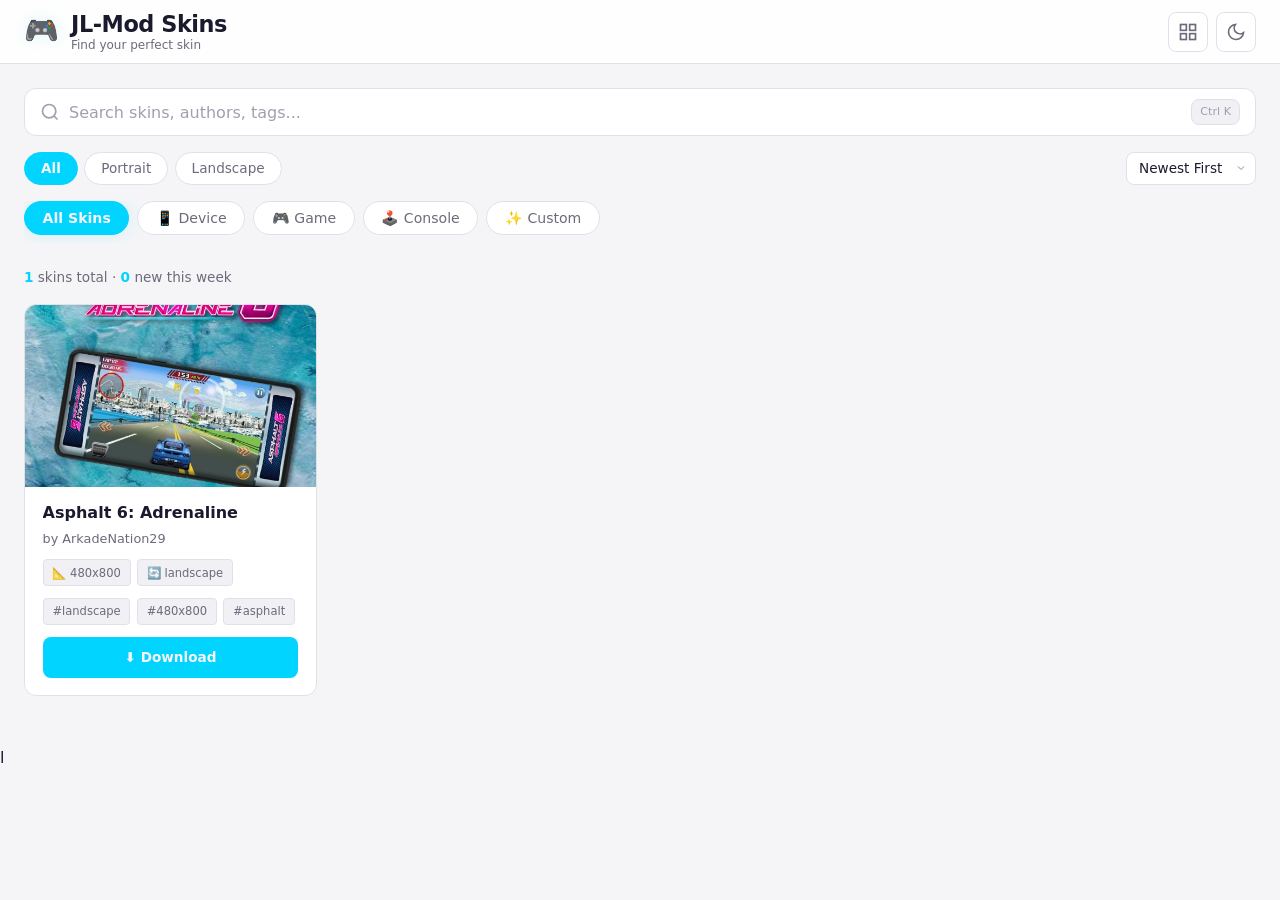
==== commit d644c153: "Fix formatting issue in index.html" ====
--- a/index.html
+++ b/index.html
@@ -183,3 +183,4 @@
     <script src="assets/script.js" defer></script>
 </body>
 </html>
+l
--- a/assets/style.css
+++ b/assets/style.css
@@ -1,315 +1,665 @@
-/* assets/style.css - All styles */
-
-* {
+/* ============================================
+   JL-Mod Skins Database v2 - Stylesheet
+   ============================================ */
+
+/* ---- CSS Variables ---- */
+:root {
+    --bg-primary: #0a0a0f;
+    --bg-secondary: #12121a;
+    --bg-card: #1a1a24;
+    --bg-elevated: #222230;
+    --text-primary: #f0f0f5;
+    --text-secondary: #8a8a9a;
+    --text-muted: #5a5a6a;
+    --accent: #00d4ff;
+    --accent-hover: #00b8e0;
+    --accent-glow: rgba(0, 212, 255, 0.15);
+    --border: #2a2a3a;
+    --border-hover: #3a3a50;
+    --success: #00e676;
+    --success-bg: rgba(0, 230, 118, 0.1);
+    --radius-sm: 8px;
+    --radius-md: 12px;
+    --radius-lg: 16px;
+    --radius-xl: 20px;
+    --shadow-sm: 0 2px 8px rgba(0,0,0,0.3);
+    --shadow-md: 0 8px 24px rgba(0,0,0,0.4);
+    --shadow-glow: 0 0 20px var(--accent-glow);
+    --transition-fast: 150ms ease;
+    --transition-base: 250ms ease;
+    --transition-slow: 350ms ease;
+    --header-height: 64px;
+    --max-width: 1400px;
+    --skeleton-bg: #252535;
+    --skeleton-shine: #303045;
+}
+
+/* Light mode */
+body.light-mode {
+    --bg-primary: #f5f5f7;
+    --bg-secondary: #ffffff;
+    --bg-card: #ffffff;
+    --bg-elevated: #f0f0f5;
+    --text-primary: #1a1a2e;
+    --text-secondary: #6b6b7b;
+    --text-muted: #a0a0b0;
+    --border: #e0e0e8;
+    --border-hover: #c0c0d0;
+    --accent-glow: rgba(0, 180, 220, 0.12);
+    --shadow-sm: 0 2px 8px rgba(0,0,0,0.06);
+    --shadow-md: 0 8px 24px rgba(0,0,0,0.08);
+    --skeleton-bg: #e8e8f0;
+    --skeleton-shine: #f0f0f8;
+}
+
+/* ---- Reset & Base ---- */
+*, *::before, *::after {
     margin: 0;
     padding: 0;
     box-sizing: border-box;
 }
 
-:root {
-    --bg-primary: #0f0f0f;
-    --bg-secondary: #1a1a1a;
-    --bg-card: #242424;
-    --text-primary: #ffffff;
-    --text-secondary: #a0a0a0;
-    --accent: #00d9ff;
-    --accent-hover: #00b8db;
-    --border: #333333;
-    --success: #00ff88;
+html {
+    scroll-behavior: smooth;
+    -webkit-font-smoothing: antialiased;
+    -moz-osx-font-smoothing: grayscale;
+}
+
+@media (prefers-reduced-motion: reduce) {
+    html { scroll-behavior: auto; }
+    *, *::before, *::after {
+        animation-duration: 0.01ms !important;
+        animation-iteration-count: 1 !important;
+        transition-duration: 0.01ms !important;
+    }
 }
 
 body {
-    font-family: 'Segoe UI', Tahoma, Geneva, Verdana, sans-serif;
+    font-family: 'Segoe UI', system-ui, -apple-system, BlinkMacSystemFont, Roboto, sans-serif;
     background: var(--bg-primary);
     color: var(--text-primary);
     line-height: 1.6;
-}
-
-body.light-mode {
-    --bg-primary: #f5f5f5;
-    --bg-secondary: #ffffff;
-    --bg-card: #ffffff;
-    --text-primary: #1a1a1a;
-    --text-secondary: #666666;
-    --border: #e0e0e0;
-}
-
-/* Header */
-header {
-    background: var(--bg-secondary);
-    border-bottom: 2px solid var(--border);
-    padding: 1.5rem 2rem;
+    min-height: 100vh;
+    padding-top: var(--header-height);
+}
+
+/* ---- Utilities ---- */
+.visually-hidden {
+    position: absolute;
+    width: 1px;
+    height: 1px;
+    padding: 0;
+    margin: -1px;
+    overflow: hidden;
+    clip: rect(0, 0, 0, 0);
+    white-space: nowrap;
+    border: 0;
+}
+
+.skip-link {
+    position: absolute;
+    top: -100%;
+    left: 50%;
+    transform: translateX(-50%);
+    background: var(--accent);
+    color: var(--bg-primary);
+    padding: 0.75rem 1.5rem;
+    border-radius: var(--radius-md);
+    font-weight: 600;
+    z-index: 9999;
+    transition: top var(--transition-fast);
+}
+.skip-link:focus {
+    top: 1rem;
+    outline: 3px solid var(--text-primary);
+    outline-offset: 2px;
+}
+
+/* ---- Header ---- */
+.site-header {
+    position: fixed;
+    top: 0;
+    left: 0;
+    right: 0;
+    height: var(--header-height);
+    background: rgba(10, 10, 15, 0.85);
+    backdrop-filter: blur(20px) saturate(180%);
+    -webkit-backdrop-filter: blur(20px) saturate(180%);
+    border-bottom: 1px solid var(--border);
+    z-index: 1000;
+    transition: background var(--transition-base), border-color var(--transition-base);
+}
+
+body.light-mode .site-header {
+    background: rgba(255, 255, 255, 0.85);
+}
+
+.header-inner {
+    max-width: var(--max-width);
+    margin: 0 auto;
+    height: 100%;
+    padding: 0 1.5rem;
+    display: flex;
+    align-items: center;
+    justify-content: space-between;
+    gap: 1rem;
+}
+
+.brand {
+    display: flex;
+    align-items: center;
+    gap: 0.75rem;
+}
+
+.brand-icon {
+    font-size: 1.75rem;
+    line-height: 1;
+    filter: drop-shadow(0 0 8px var(--accent-glow));
+}
+
+.brand-text h1 {
+    font-size: clamp(1.1rem, 2.5vw, 1.4rem);
+    font-weight: 700;
+    color: var(--text-primary);
+    line-height: 1.2;
+    letter-spacing: -0.02em;
+}
+
+.brand-tagline {
+    font-size: 0.75rem;
+    color: var(--text-secondary);
+    line-height: 1.2;
+}
+
+.header-actions {
+    display: flex;
+    align-items: center;
+    gap: 0.5rem;
+}
+
+.view-toggle, .theme-toggle {
+    width: 40px;
+    height: 40px;
+    border-radius: var(--radius-sm);
+    border: 1px solid var(--border);
+    background: var(--bg-card);
+    color: var(--text-secondary);
+    cursor: pointer;
+    display: flex;
+    align-items: center;
+    justify-content: center;
+    transition: all var(--transition-fast);
+    position: relative;
+    overflow: hidden;
+}
+
+.view-toggle:hover, .theme-toggle:hover {
+    border-color: var(--accent);
+    color: var(--accent);
+    background: var(--bg-elevated);
+}
+
+.view-toggle:focus-visible, .theme-toggle:focus-visible {
+    outline: 2px solid var(--accent);
+    outline-offset: 2px;
+}
+
+.view-toggle .icon, .theme-toggle .icon {
+    width: 20px;
+    height: 20px;
+    position: absolute;
+    transition: transform var(--transition-base), opacity var(--transition-base);
+}
+
+/* View toggle states */
+.view-toggle[data-view="list"] .icon-grid {
+    opacity: 0;
+    transform: rotate(90deg) scale(0.5);
+}
+.view-toggle[data-view="list"] .icon-list {
+    opacity: 1;
+    transform: rotate(0) scale(1);
+}
+.view-toggle:not([data-view="list"]) .icon-grid {
+    opacity: 1;
+    transform: rotate(0) scale(1);
+}
+.view-toggle:not([data-view="list"]) .icon-list {
+    opacity: 0;
+    transform: rotate(-90deg) scale(0.5);
+}
+
+/* Theme toggle states */
+body.light-mode .theme-toggle .icon-moon {
+    opacity: 1;
+    transform: rotate(0) scale(1);
+}
+body.light-mode .theme-toggle .icon-sun {
+    opacity: 0;
+    transform: rotate(90deg) scale(0.5);
+}
+body:not(.light-mode) .theme-toggle .icon-moon {
+    opacity: 0;
+    transform: rotate(-90deg) scale(0.5);
+}
+body:not(.light-mode) .theme-toggle .icon-sun {
+    opacity: 1;
+    transform: rotate(0) scale(1);
+}
+
+/* ---- Search Section ---- */
+.search-section {
+    max-width: var(--max-width);
+    margin: 0 auto;
+    padding: 1.5rem;
+    display: flex;
+    flex-direction: column;
+    gap: 1rem;
     position: sticky;
-    top: 0;
-    z-index: 1000;
-    box-shadow: 0 2px 10px rgba(0, 0, 0, 0.3);
-}
-
-.header-content {
-    max-width: 1400px;
-    margin: 0 auto;
-    display: flex;
-    justify-content: space-between;
-    align-items: center;
-    flex-wrap: wrap;
-    gap: 1rem;
-}
-
-h1 {
-    font-size: 1.8rem;
+    top: var(--header-height);
+    z-index: 100;
+    background: var(--bg-primary);
+    transition: background var(--transition-base);
+}
+
+.search-bar {
+    position: relative;
+    display: flex;
+    align-items: center;
+}
+
+.search-icon {
+    position: absolute;
+    left: 1rem;
+    width: 20px;
+    height: 20px;
+    color: var(--text-muted);
+    pointer-events: none;
+    transition: color var(--transition-fast);
+}
+
+.search-bar:focus-within .search-icon {
     color: var(--accent);
-    display: flex;
-    align-items: center;
-    gap: 0.5rem;
-}
-
-.tagline {
-    color: var(--text-secondary);
-    font-size: 0.9rem;
-    margin-top: 0.3rem;
-}
-
-.theme-toggle {
+}
+
+#searchInput {
+    width: 100%;
+    padding: 0.85rem 1rem 0.85rem 2.75rem;
     background: var(--bg-card);
     border: 1px solid var(--border);
+    border-radius: var(--radius-md);
     color: var(--text-primary);
-    padding: 0.6rem 1.2rem;
-    border-radius: 8px;
-    cursor: pointer;
-    font-size: 0.9rem;
-    transition: all 0.3s;
-}
-
-.theme-toggle:hover {
-    background: var(--accent);
-    color: var(--bg-primary);
+    font-size: 1rem;
+    font-family: inherit;
+    transition: all var(--transition-fast);
+    outline: none;
+}
+
+#searchInput::placeholder {
+    color: var(--text-muted);
+}
+
+#searchInput:focus {
     border-color: var(--accent);
-}
-
-/* Stats */
-.stats {
-    max-width: 1400px;
-    margin: 2rem auto;
-    padding: 0 2rem;
-    display: flex;
-    gap: 1rem;
+    box-shadow: 0 0 0 3px var(--accent-glow);
+}
+
+.search-shortcut {
+    position: absolute;
+    right: 1rem;
+    padding: 0.2rem 0.5rem;
+    background: var(--bg-elevated);
+    border: 1px solid var(--border);
+    border-radius: var(--radius-sm);
+    font-size: 0.7rem;
+    color: var(--text-muted);
+    font-family: inherit;
+    pointer-events: none;
+    display: none;
+}
+
+@media (min-width: 640px) {
+    .search-shortcut { display: block; }
+}
+
+/* ---- Filter Bar ---- */
+.filter-bar {
+    display: flex;
     flex-wrap: wrap;
-}
-
-.stat-card {
+    align-items: center;
+    gap: 0.75rem;
+    justify-content: space-between;
+}
+
+.orientation-filters {
+    display: flex;
+    gap: 0.4rem;
+    flex-wrap: wrap;
+}
+
+.filter-chip {
+    padding: 0.45rem 1rem;
     background: var(--bg-card);
     border: 1px solid var(--border);
-    padding: 1rem 1.5rem;
-    border-radius: 10px;
-    flex: 1;
-    min-width: 150px;
-    text-align: center;
-}
-
-.stat-number {
-    font-size: 2rem;
-    font-weight: bold;
-    color: var(--accent);
-}
-
-.stat-label {
+    border-radius: 100px;
     color: var(--text-secondary);
-    font-size: 0.9rem;
-}
-
-/* Controls */
-.controls {
-    max-width: 1400px;
-    margin: 2rem auto;
-    padding: 0 2rem;
-}
-
-.search-filter {
-    background: var(--bg-secondary);
-    border: 1px solid var(--border);
-    padding: 1.5rem;
-    border-radius: 10px;
-    display: flex;
-    flex-wrap: wrap;
-    gap: 1rem;
-    align-items: center;
-}
-
-.search-box {
-    flex: 1;
-    min-width: 250px;
-}
-
-.search-box input {
-    width: 100%;
-    padding: 0.8rem 1rem;
+    font-size: 0.85rem;
+    font-family: inherit;
+    cursor: pointer;
+    transition: all var(--transition-fast);
+    white-space: nowrap;
+}
+
+.filter-chip:hover {
+    border-color: var(--border-hover);
+    color: var(--text-primary);
+}
+
+.filter-chip[aria-pressed="true"] {
+    background: var(--accent);
+    border-color: var(--accent);
+    color: var(--bg-primary);
+    font-weight: 600;
+}
+
+.filter-chip:focus-visible {
+    outline: 2px solid var(--accent);
+    outline-offset: 2px;
+}
+
+.sort-select {
+    padding: 0.45rem 2rem 0.45rem 0.75rem;
     background: var(--bg-card);
     border: 1px solid var(--border);
-    border-radius: 8px;
+    border-radius: var(--radius-sm);
     color: var(--text-primary);
-    font-size: 1rem;
-}
-
-.search-box input:focus {
+    font-size: 0.85rem;
+    font-family: inherit;
+    cursor: pointer;
+    appearance: none;
+    background-image: url("data:image/svg+xml,%3Csvg xmlns='http://www.w3.org/2000/svg' width='12' height='12' viewBox='0 0 24 24' fill='none' stroke='%238a8a9a' stroke-width='2'%3E%3Cpolyline points='6 9 12 15 18 9'/%3E%3C/svg%3E");
+    background-repeat: no-repeat;
+    background-position: right 0.5rem center;
+    transition: border-color var(--transition-fast);
+}
+
+.sort-select:focus {
     outline: none;
     border-color: var(--accent);
 }
 
-.filter-group {
+/* ---- Category Nav ---- */
+.category-nav {
     display: flex;
     gap: 0.5rem;
-    flex-wrap: wrap;
-}
-
-.filter-btn {
-    padding: 0.6rem 1rem;
+    overflow-x: auto;
+    padding-bottom: 0.5rem;
+    scrollbar-width: none;
+    -ms-overflow-style: none;
+    mask-image: linear-gradient(to right, black 90%, transparent 100%);
+    -webkit-mask-image: linear-gradient(to right, black 90%, transparent 100%);
+}
+
+.category-nav::-webkit-scrollbar { display: none; }
+
+.category-pill {
+    padding: 0.5rem 1.1rem;
     background: var(--bg-card);
     border: 1px solid var(--border);
+    border-radius: 100px;
     color: var(--text-secondary);
-    border-radius: 8px;
+    font-size: 0.88rem;
+    font-family: inherit;
     cursor: pointer;
-    font-size: 0.9rem;
-    transition: all 0.3s;
-}
-
-.filter-btn:hover {
+    white-space: nowrap;
+    transition: all var(--transition-fast);
+    flex-shrink: 0;
+}
+
+.category-pill:hover {
+    border-color: var(--border-hover);
+    color: var(--text-primary);
+}
+
+.category-pill.active {
+    background: var(--accent);
     border-color: var(--accent);
+    color: var(--bg-primary);
+    font-weight: 600;
+    box-shadow: var(--shadow-glow);
+}
+
+.category-pill:focus-visible {
+    outline: 2px solid var(--accent);
+    outline-offset: 2px;
+}
+
+/* ---- Stats Bar ---- */
+.stats-bar {
+    max-width: var(--max-width);
+    margin: 0 auto;
+    padding: 0 1.5rem 1rem;
+    font-size: 0.85rem;
+    color: var(--text-secondary);
+}
+
+.stats-bar strong {
     color: var(--accent);
-}
-
-.filter-btn.active {
-    background: var(--accent);
-    color: var(--bg-primary);
-    border-color: var(--accent);
-}
-
-/* Category Tabs */
-.category-tabs {
-    display: flex;
-    gap: 0.5rem;
-    margin-top: 1rem;
-    flex-wrap: wrap;
-}
-
-.category-tab {
-    padding: 0.7rem 1.5rem;
-    background: var(--bg-card);
-    border: 1px solid var(--border);
-    color: var(--text-secondary);
-    border-radius: 8px;
-    cursor: pointer;
-    font-size: 0.95rem;
-    transition: all 0.3s;
-}
-
-.category-tab:hover {
-    border-color: var(--accent);
-    color: var(--accent);
-}
-
-.category-tab.active {
-    background: var(--accent);
-    color: var(--bg-primary);
-    border-color: var(--accent);
-}
-
-/* Grid */
-.container {
-    max-width: 1400px;
-    margin: 2rem auto;
-    padding: 0 2rem;
-}
-
+    font-weight: 600;
+}
+
+/* ---- Results Section ---- */
+.results-section {
+    max-width: var(--max-width);
+    margin: 0 auto;
+    padding: 0 1.5rem 3rem;
+}
+
+/* ---- Skins Grid ---- */
 .skins-grid {
-    display: none; /* Hidden until loaded */
-    grid-template-columns: repeat(auto-fill, minmax(280px, 1fr));
-    gap: 1.5rem;
-    margin-top: 2rem;
-}
-
+    display: grid;
+    grid-template-columns: repeat(auto-fill, minmax(260px, 1fr));
+    gap: 1.25rem;
+}
+
+/* List view */
+.skins-grid[data-view="list"] {
+    grid-template-columns: 1fr;
+    gap: 0.75rem;
+}
+
+.skins-grid[data-view="list"] .skin-card {
+    display: flex;
+    flex-direction: row;
+    align-items: stretch;
+    max-height: 140px;
+}
+
+.skins-grid[data-view="list"] .skin-image-wrap {
+    width: 180px;
+    min-width: 180px;
+    height: auto;
+    border-radius: var(--radius-md) 0 0 var(--radius-md);
+}
+
+.skins-grid[data-view="list"] .skin-image {
+    height: 100%;
+    border-radius: var(--radius-md) 0 0 var(--radius-md);
+}
+
+.skins-grid[data-view="list"] .skin-info {
+    flex: 1;
+    display: flex;
+    flex-direction: column;
+    justify-content: center;
+}
+
+.skins-grid[data-view="list"] .skin-specs {
+    margin-bottom: 0;
+}
+
+.skins-grid[data-view="list"] .skin-actions {
+    display: none;
+}
+
+@media (max-width: 640px) {
+    .skins-grid[data-view="list"] .skin-image-wrap {
+        width: 120px;
+        min-width: 120px;
+    }
+    .skins-grid[data-view="list"] .skin-card {
+        max-height: 110px;
+    }
+}
+
+/* ---- Skin Card ---- */
 .skin-card {
     background: var(--bg-card);
     border: 1px solid var(--border);
-    border-radius: 12px;
+    border-radius: var(--radius-md);
     overflow: hidden;
-    transition: all 0.3s;
+    transition: transform var(--transition-base), box-shadow var(--transition-base), border-color var(--transition-base);
     cursor: pointer;
+    contain: layout style paint;
+    will-change: transform;
 }
 
 .skin-card:hover {
-    transform: translateY(-5px);
-    box-shadow: 0 10px 30px rgba(0, 217, 255, 0.2);
-    border-color: var(--accent);
+    transform: translateY(-4px);
+    box-shadow: var(--shadow-md), var(--shadow-glow);
+    border-color: var(--border-hover);
+}
+
+.skin-card:focus-visible {
+    outline: 2px solid var(--accent);
+    outline-offset: 2px;
+    transform: translateY(-4px);
+}
+
+.skin-image-wrap {
+    position: relative;
+    width: 100%;
+    aspect-ratio: 16 / 10;
+    overflow: hidden;
+    background: var(--bg-secondary);
 }
 
 .skin-image {
     width: 100%;
-    height: 220px;
+    height: 100%;
     object-fit: cover;
-    background: var(--bg-secondary);
+    transition: transform var(--transition-slow), opacity var(--transition-base);
+    opacity: 0;
+}
+
+.skin-image.loaded {
+    opacity: 1;
+}
+
+.skin-image:hover {
+    transform: scale(1.05);
+}
+
+.skin-image-placeholder {
+    position: absolute;
+    inset: 0;
+    background: linear-gradient(135deg, var(--bg-secondary) 0%, var(--bg-elevated) 100%);
+    display: flex;
+    align-items: center;
+    justify-content: center;
+    color: var(--text-muted);
+    font-size: 0.8rem;
+    transition: opacity var(--transition-base);
+}
+
+.skin-image.loaded + .skin-image-placeholder {
+    opacity: 0;
+    pointer-events: none;
 }
 
 .skin-info {
-    padding: 1.2rem;
+    padding: 1rem 1.1rem 1.1rem;
 }
 
 .skin-header {
     display: flex;
+    align-items: flex-start;
     justify-content: space-between;
-    align-items: start;
-    margin-bottom: 0.5rem;
+    gap: 0.5rem;
+    margin-bottom: 0.35rem;
 }
 
 .skin-title {
-    font-size: 1.1rem;
+    font-size: 1rem;
     font-weight: 600;
     color: var(--text-primary);
+    line-height: 1.3;
+    overflow: hidden;
+    display: -webkit-box;
+    -webkit-line-clamp: 2;
+    -webkit-box-orient: vertical;
 }
 
 .new-badge {
-    background: var(--success);
-    color: var(--bg-primary);
-    padding: 0.2rem 0.6rem;
+    background: var(--success-bg);
+    color: var(--success);
+    padding: 0.15rem 0.5rem;
     border-radius: 4px;
-    font-size: 0.7rem;
-    font-weight: bold;
+    font-size: 0.65rem;
+    font-weight: 700;
+    text-transform: uppercase;
+    letter-spacing: 0.05em;
+    flex-shrink: 0;
+    margin-top: 0.15rem;
 }
 
 .skin-author {
     color: var(--text-secondary);
-    font-size: 0.85rem;
-    margin-bottom: 0.8rem;
+    font-size: 0.8rem;
+    margin-bottom: 0.6rem;
 }
 
 .skin-specs {
     display: flex;
     flex-wrap: wrap;
+    gap: 0.4rem;
+    margin-bottom: 0.75rem;
+}
+
+.spec-tag {
+    background: var(--bg-elevated);
+    border: 1px solid var(--border);
+    padding: 0.2rem 0.55rem;
+    border-radius: 4px;
+    font-size: 0.72rem;
+    color: var(--text-secondary);
+    display: flex;
+    align-items: center;
+    gap: 0.25rem;
+}
+
+.skin-actions {
+    display: flex;
     gap: 0.5rem;
-    margin-bottom: 1rem;
-}
-
-.spec-tag {
-    background: var(--bg-secondary);
-    border: 1px solid var(--border);
-    padding: 0.3rem 0.7rem;
-    border-radius: 6px;
-    font-size: 0.75rem;
-    color: var(--text-secondary);
 }
 
 .download-btn {
-    width: 100%;
-    padding: 0.8rem;
+    flex: 1;
+    padding: 0.6rem;
     background: var(--accent);
     color: var(--bg-primary);
     border: none;
-    border-radius: 8px;
+    border-radius: var(--radius-sm);
     font-weight: 600;
+    font-size: 0.85rem;
+    font-family: inherit;
     cursor: pointer;
-    transition: all 0.3s;
     text-decoration: none;
-    display: inline-block;
-    text-align: center;
+    display: inline-flex;
+    align-items: center;
+    justify-content: center;
+    gap: 0.35rem;
+    transition: all var(--transition-fast);
 }
 
 .download-btn:hover {
@@ -317,205 +667,504 @@
     transform: scale(1.02);
 }
 
-/* Loading State */
-.loading {
+.download-btn:focus-visible {
+    outline: 2px solid var(--text-primary);
+    outline-offset: 2px;
+}
+
+.download-btn.external {
+    background: transparent;
+    border: 1px solid var(--accent);
+    color: var(--accent);
+}
+
+.download-btn.external:hover {
+    background: var(--accent-glow);
+}
+
+/* ---- Skeleton Loading ---- */
+@keyframes skeleton-shine {
+    0% { background-position: -200% 0; }
+    100% { background-position: 200% 0; }
+}
+
+.skin-card.skeleton {
+    pointer-events: none;
+    cursor: default;
+}
+
+.skin-card.skeleton:hover {
+    transform: none;
+    box-shadow: none;
+    border-color: var(--border);
+}
+
+.skeleton-image {
+    width: 100%;
+    aspect-ratio: 16 / 10;
+    background: linear-gradient(90deg, var(--skeleton-bg) 25%, var(--skeleton-shine) 50%, var(--skeleton-bg) 75%);
+    background-size: 200% 100%;
+    animation: skeleton-shine 1.5s ease-in-out infinite;
+}
+
+.skeleton-body {
+    padding: 1rem 1.1rem 1.1rem;
+    display: flex;
+    flex-direction: column;
+    gap: 0.6rem;
+}
+
+.skeleton-title {
+    height: 1.1rem;
+    width: 70%;
+    border-radius: 4px;
+    background: linear-gradient(90deg, var(--skeleton-bg) 25%, var(--skeleton-shine) 50%, var(--skeleton-bg) 75%);
+    background-size: 200% 100%;
+    animation: skeleton-shine 1.5s ease-in-out infinite;
+}
+
+.skeleton-meta {
+    height: 0.8rem;
+    width: 45%;
+    border-radius: 4px;
+    background: linear-gradient(90deg, var(--skeleton-bg) 25%, var(--skeleton-shine) 50%, var(--skeleton-bg) 75%);
+    background-size: 200% 100%;
+    animation: skeleton-shine 1.5s ease-in-out infinite;
+}
+
+.skeleton-tags {
+    height: 1.5rem;
+    width: 60%;
+    border-radius: 4px;
+    background: linear-gradient(90deg, var(--skeleton-bg) 25%, var(--skeleton-shine) 50%, var(--skeleton-bg) 75%);
+    background-size: 200% 100%;
+    animation: skeleton-shine 1.5s ease-in-out infinite;
+}
+
+.skeleton-btn {
+    height: 2.2rem;
+    width: 100%;
+    border-radius: var(--radius-sm);
+    background: linear-gradient(90deg, var(--skeleton-bg) 25%, var(--skeleton-shine) 50%, var(--skeleton-bg) 75%);
+    background-size: 200% 100%;
+    animation: skeleton-shine 1.5s ease-in-out infinite;
+}
+
+/* ---- Load More ---- */
+.load-more-wrap {
+    display: none;
+    justify-content: center;
+    margin-top: 2.5rem;
+}
+
+.load-more-wrap.visible {
+    display: flex;
+}
+
+.load-more-btn {
+    padding: 0.85rem 2.5rem;
+    background: var(--bg-card);
+    border: 1px solid var(--border);
+    border-radius: var(--radius-md);
+    color: var(--text-primary);
+    font-size: 0.95rem;
+    font-weight: 600;
+    font-family: inherit;
+    cursor: pointer;
+    display: flex;
+    align-items: center;
+    gap: 0.5rem;
+    transition: all var(--transition-fast);
+}
+
+.load-more-btn:hover {
+    border-color: var(--accent);
+    color: var(--accent);
+    background: var(--bg-elevated);
+}
+
+.load-more-btn:disabled {
+    opacity: 0.5;
+    cursor: not-allowed;
+}
+
+.load-more-btn:focus-visible {
+    outline: 2px solid var(--accent);
+    outline-offset: 2px;
+}
+
+.btn-count {
+    color: var(--text-secondary);
+    font-size: 0.8rem;
+    font-weight: 400;
+}
+
+/* ---- Empty & Error States ---- */
+.empty-state, .error-state {
     text-align: center;
-    padding: 4rem 2rem;
+    padding: 4rem 1.5rem;
+    display: none;
+}
+
+.empty-state:not([hidden]), .error-state:not([hidden]) {
+    display: block;
+}
+
+.empty-icon {
+    font-size: 3rem;
+    margin-bottom: 1rem;
+    opacity: 0.6;
+}
+
+.empty-state h2, .error-state h2 {
+    font-size: 1.3rem;
+    margin-bottom: 0.5rem;
+    color: var(--text-primary);
+}
+
+.empty-state p, .error-state p {
     color: var(--text-secondary);
-}
-
-.spinner {
-    width: 50px;
-    height: 50px;
-    border: 4px solid var(--border);
-    border-top: 4px solid var(--accent);
-    border-radius: 50%;
-    animation: spin 1s linear infinite;
-    margin: 0 auto 1rem;
-}
-
-@keyframes spin {
-    0% { transform: rotate(0deg); }
-    100% { transform: rotate(360deg); }
-}
-
-/* Load More Section */
-.load-more-section {
-    display: none;
-    flex-direction: column;
-    align-items: center;
-    gap: 1rem;
-    margin: 3rem 0 2rem;
-}
-
-.load-more-btn {
-    padding: 1rem 3rem;
+    margin-bottom: 1.5rem;
+    font-size: 0.95rem;
+}
+
+.empty-state code, .error-state code {
+    background: var(--bg-elevated);
+    padding: 0.15rem 0.4rem;
+    border-radius: 4px;
+    font-size: 0.85rem;
+}
+
+.reset-btn {
+    padding: 0.7rem 1.5rem;
     background: var(--accent);
     color: var(--bg-primary);
     border: none;
-    border-radius: 10px;
-    font-size: 1rem;
+    border-radius: var(--radius-sm);
     font-weight: 600;
+    font-size: 0.9rem;
+    font-family: inherit;
     cursor: pointer;
-    transition: all 0.3s;
-    display: flex;
-    align-items: center;
-    gap: 0.5rem;
-}
-
-.load-more-btn:hover {
+    transition: background var(--transition-fast);
+}
+
+.reset-btn:hover {
     background: var(--accent-hover);
-    transform: translateY(-2px);
-    box-shadow: 0 5px 20px rgba(0, 217, 255, 0.3);
-}
-
-.load-more-btn:disabled {
-    background: var(--bg-card);
-    color: var(--text-secondary);
-    cursor: not-allowed;
-    transform: none;
-}
-
-.load-info {
-    color: var(--text-secondary);
-    font-size: 0.9rem;
-    text-align: center;
-}
-
-.load-info strong {
-    color: var(--accent);
-}
-
-/* Modal */
-.modal {
-    display: none;
+}
+
+.reset-btn:focus-visible {
+    outline: 2px solid var(--text-primary);
+    outline-offset: 2px;
+}
+
+/* ---- Modal ---- */
+.modal-overlay {
     position: fixed;
-    top: 0;
-    left: 0;
-    width: 100%;
-    height: 100%;
-    background: rgba(0, 0, 0, 0.9);
+    inset: 0;
+    background: rgba(0, 0, 0, 0.7);
+    backdrop-filter: blur(8px);
+    -webkit-backdrop-filter: blur(8px);
     z-index: 2000;
+    display: flex;
     align-items: center;
     justify-content: center;
     padding: 2rem;
-}
-
-.modal.active {
-    display: flex;
-}
-
-.modal-content {
+    opacity: 0;
+    visibility: hidden;
+    transition: opacity var(--transition-base), visibility var(--transition-base);
+}
+
+.modal-overlay:not([hidden]) {
+    opacity: 1;
+    visibility: visible;
+}
+
+.modal-sheet {
     background: var(--bg-card);
-    border-radius: 12px;
-    max-width: 800px;
+    border: 1px solid var(--border);
+    border-radius: var(--radius-lg);
+    max-width: 720px;
+    width: 100%;
     max-height: 90vh;
-    overflow-y: auto;
+    overflow: hidden;
     position: relative;
-}
-
-.modal-image {
-    width: 100%;
-    max-height: 60vh;
-    object-fit: contain;
-    background: var(--bg-secondary);
-}
-
-.modal-info {
-    padding: 1.5rem;
-}
-
-.close-modal {
+    transform: scale(0.92) translateY(20px);
+    transition: transform var(--transition-slow);
+    display: flex;
+    flex-direction: column;
+}
+
+.modal-overlay:not([hidden]) .modal-sheet {
+    transform: scale(1) translateY(0);
+}
+
+.modal-close {
     position: absolute;
     top: 1rem;
     right: 1rem;
-    background: var(--bg-primary);
-    color: var(--text-primary);
+    width: 36px;
+    height: 36px;
+    border-radius: 50%;
+    background: rgba(0, 0, 0, 0.5);
     border: none;
-    width: 40px;
-    height: 40px;
-    border-radius: 50%;
-    font-size: 1.5rem;
+    color: #fff;
     cursor: pointer;
+    display: flex;
+    align-items: center;
+    justify-content: center;
     z-index: 10;
-}
-
-/* Back to Top */
+    transition: background var(--transition-fast);
+}
+
+.modal-close:hover {
+    background: rgba(0, 0, 0, 0.7);
+}
+
+.modal-close svg {
+    width: 18px;
+    height: 18px;
+}
+
+.modal-image-wrap {
+    position: relative;
+    width: 100%;
+    aspect-ratio: 16 / 9;
+    background: var(--bg-secondary);
+    overflow: hidden;
+    flex-shrink: 0;
+}
+
+.modal-image {
+    width: 100%;
+    height: 100%;
+    object-fit: contain;
+    background: var(--bg-secondary);
+    opacity: 0;
+    transition: opacity var(--transition-base);
+}
+
+.modal-image.loaded {
+    opacity: 1;
+}
+
+.modal-image-placeholder {
+    position: absolute;
+    inset: 0;
+    display: flex;
+    align-items: center;
+    justify-content: center;
+    color: var(--text-muted);
+    font-size: 0.9rem;
+    transition: opacity var(--transition-base);
+}
+
+.modal-image.loaded + .modal-image-placeholder {
+    opacity: 0;
+}
+
+.modal-body {
+    padding: 1.5rem;
+    overflow-y: auto;
+}
+
+.modal-body h2 {
+    font-size: 1.3rem;
+    margin-bottom: 0.4rem;
+}
+
+.modal-body .modal-author {
+    color: var(--text-secondary);
+    font-size: 0.9rem;
+    margin-bottom: 1rem;
+}
+
+.modal-body .modal-desc {
+    color: var(--text-secondary);
+    font-size: 0.9rem;
+    line-height: 1.6;
+    margin-bottom: 1rem;
+}
+
+.modal-body .modal-tags {
+    display: flex;
+    flex-wrap: wrap;
+    gap: 0.4rem;
+    margin-bottom: 1.25rem;
+}
+
+.modal-body .modal-tag {
+    background: var(--accent-glow);
+    color: var(--accent);
+    padding: 0.25rem 0.6rem;
+    border-radius: 4px;
+    font-size: 0.8rem;
+    font-weight: 500;
+}
+
+.modal-body .modal-download {
+    width: 100%;
+    padding: 0.9rem;
+    background: var(--accent);
+    color: var(--bg-primary);
+    border: none;
+    border-radius: var(--radius-sm);
+    font-weight: 600;
+    font-size: 1rem;
+    font-family: inherit;
+    cursor: pointer;
+    text-decoration: none;
+    display: inline-flex;
+    align-items: center;
+    justify-content: center;
+    gap: 0.5rem;
+    transition: background var(--transition-fast);
+}
+
+.modal-body .modal-download:hover {
+    background: var(--accent-hover);
+}
+
+/* Bottom sheet on mobile */
+@media (max-width: 640px) {
+    .modal-overlay {
+        align-items: flex-end;
+        padding: 0;
+    }
+    .modal-sheet {
+        border-radius: var(--radius-lg) var(--radius-lg) 0 0;
+        max-height: 85vh;
+        transform: translateY(100%);
+    }
+    .modal-overlay:not([hidden]) .modal-sheet {
+        transform: translateY(0);
+    }
+    .modal-image-wrap {
+        aspect-ratio: 16 / 10;
+    }
+}
+
+/* ---- Back to Top ---- */
 .back-to-top {
     position: fixed;
-    bottom: 2rem;
-    right: 2rem;
+    bottom: 1.5rem;
+    right: 1.5rem;
+    width: 48px;
+    height: 48px;
+    border-radius: 50%;
     background: var(--accent);
     color: var(--bg-primary);
-    width: 50px;
-    height: 50px;
-    border-radius: 50%;
     border: none;
-    font-size: 1.5rem;
     cursor: pointer;
-    display: none;
+    display: flex;
     align-items: center;
     justify-content: center;
-    box-shadow: 0 4px 15px rgba(0, 217, 255, 0.4);
-    transition: all 0.3s;
-}
-
-.back-to-top.visible {
-    display: flex;
+    box-shadow: var(--shadow-glow);
+    opacity: 0;
+    visibility: hidden;
+    transform: translateY(10px);
+    transition: opacity var(--transition-base), visibility var(--transition-base), transform var(--transition-base), background var(--transition-fast);
+    z-index: 900;
+}
+
+.back-to-top:not([hidden]) {
+    opacity: 1;
+    visibility: visible;
+    transform: translateY(0);
 }
 
 .back-to-top:hover {
-    transform: translateY(-5px);
-}
-
-/* No Results */
-.no-results {
-    text-align: center;
-    padding: 4rem 2rem;
-    color: var(--text-secondary);
-    font-size: 1.2rem;
-}
-
-/* Responsive */
-@media (max-width: 768px) {
-    header {
-        padding: 1rem;
+    background: var(--accent-hover);
+    transform: translateY(-3px);
+}
+
+.back-to-top:focus-visible {
+    outline: 2px solid var(--text-primary);
+    outline-offset: 2px;
+}
+
+.back-to-top svg {
+    width: 22px;
+    height: 22px;
+}
+
+/* ---- Toast ---- */
+.toast-container {
+    position: fixed;
+    bottom: 1.5rem;
+    left: 50%;
+    transform: translateX(-50%);
+    z-index: 3000;
+    display: flex;
+    flex-direction: column;
+    gap: 0.5rem;
+    pointer-events: none;
+}
+
+.toast {
+    background: var(--bg-elevated);
+    border: 1px solid var(--border);
+    border-radius: var(--radius-md);
+    padding: 0.75rem 1.25rem;
+    color: var(--text-primary);
+    font-size: 0.9rem;
+    font-weight: 500;
+    box-shadow: var(--shadow-md);
+    animation: toast-in 300ms ease forwards;
+    pointer-events: auto;
+}
+
+.toast.toast-out {
+    animation: toast-out 300ms ease forwards;
+}
+
+@keyframes toast-in {
+    from { opacity: 0; transform: translateY(10px) scale(0.95); }
+    to { opacity: 1; transform: translateY(0) scale(1); }
+}
+
+@keyframes toast-out {
+    from { opacity: 1; transform: translateY(0) scale(1); }
+    to { opacity: 0; transform: translateY(10px) scale(0.95); }
+}
+
+/* ---- Responsive ---- */
+@media (max-width: 480px) {
+    :root { --header-height: 56px; }
+    .header-inner { padding: 0 1rem; }
+    .search-section { padding: 1rem; }
+    .results-section { padding: 0 1rem 2rem; }
+    .stats-bar { padding: 0 1rem 0.75rem; }
+    .skins-grid {
+        grid-template-columns: repeat(2, 1fr);
+        gap: 0.75rem;
     }
-
-    h1 {
-        font-size: 1.4rem;
-    }
-
+    .skin-info { padding: 0.75rem; }
+    .skin-title { font-size: 0.85rem; }
+    .skin-author { font-size: 0.7rem; }
+    .spec-tag { font-size: 0.65rem; padding: 0.15rem 0.4rem; }
+    .download-btn { font-size: 0.75rem; padding: 0.5rem; }
+}
+
+@media (min-width: 481px) and (max-width: 768px) {
     .skins-grid {
-        grid-template-columns: repeat(auto-fill, minmax(250px, 1fr));
+        grid-template-columns: repeat(2, 1fr);
         gap: 1rem;
     }
-
-    .controls {
-        padding: 0 1rem;
+}
+
+@media (min-width: 769px) and (max-width: 1024px) {
+    .skins-grid {
+        grid-template-columns: repeat(3, 1fr);
     }
-
-    .stats {
-        padding: 0 1rem;
+}
+
+@media (min-width: 1025px) {
+    .skins-grid {
+        grid-template-columns: repeat(auto-fill, minmax(280px, 1fr));
     }
-
-    .container {
-        padding: 0 1rem;
-    }
-
-    .load-more-btn {
-        padding: 0.9rem 2rem;
-        font-size: 0.95rem;
-    }
-
-    .modal {
-        padding: 1rem;
-    }
-
-    .back-to-top {
-        bottom: 1rem;
-        right: 1rem;
-        width: 45px;
-        height: 45px;
-    }
-}+}
+
+/* Container query for cards */
+@container (min-width: 320px) {
+    .skin-card { contain: layout style paint; }
+}
--- a/assets/style.css
+++ b/assets/style.css
@@ -1,315 +1,665 @@
-/* assets/style.css - All styles */
-
-* {
+/* ============================================
+   JL-Mod Skins Database v2 - Stylesheet
+   ============================================ */
+
+/* ---- CSS Variables ---- */
+:root {
+    --bg-primary: #0a0a0f;
+    --bg-secondary: #12121a;
+    --bg-card: #1a1a24;
+    --bg-elevated: #222230;
+    --text-primary: #f0f0f5;
+    --text-secondary: #8a8a9a;
+    --text-muted: #5a5a6a;
+    --accent: #00d4ff;
+    --accent-hover: #00b8e0;
+    --accent-glow: rgba(0, 212, 255, 0.15);
+    --border: #2a2a3a;
+    --border-hover: #3a3a50;
+    --success: #00e676;
+    --success-bg: rgba(0, 230, 118, 0.1);
+    --radius-sm: 8px;
+    --radius-md: 12px;
+    --radius-lg: 16px;
+    --radius-xl: 20px;
+    --shadow-sm: 0 2px 8px rgba(0,0,0,0.3);
+    --shadow-md: 0 8px 24px rgba(0,0,0,0.4);
+    --shadow-glow: 0 0 20px var(--accent-glow);
+    --transition-fast: 150ms ease;
+    --transition-base: 250ms ease;
+    --transition-slow: 350ms ease;
+    --header-height: 64px;
+    --max-width: 1400px;
+    --skeleton-bg: #252535;
+    --skeleton-shine: #303045;
+}
+
+/* Light mode */
+body.light-mode {
+    --bg-primary: #f5f5f7;
+    --bg-secondary: #ffffff;
+    --bg-card: #ffffff;
+    --bg-elevated: #f0f0f5;
+    --text-primary: #1a1a2e;
+    --text-secondary: #6b6b7b;
+    --text-muted: #a0a0b0;
+    --border: #e0e0e8;
+    --border-hover: #c0c0d0;
+    --accent-glow: rgba(0, 180, 220, 0.12);
+    --shadow-sm: 0 2px 8px rgba(0,0,0,0.06);
+    --shadow-md: 0 8px 24px rgba(0,0,0,0.08);
+    --skeleton-bg: #e8e8f0;
+    --skeleton-shine: #f0f0f8;
+}
+
+/* ---- Reset & Base ---- */
+*, *::before, *::after {
     margin: 0;
     padding: 0;
     box-sizing: border-box;
 }
 
-:root {
-    --bg-primary: #0f0f0f;
-    --bg-secondary: #1a1a1a;
-    --bg-card: #242424;
-    --text-primary: #ffffff;
-    --text-secondary: #a0a0a0;
-    --accent: #00d9ff;
-    --accent-hover: #00b8db;
-    --border: #333333;
-    --success: #00ff88;
+html {
+    scroll-behavior: smooth;
+    -webkit-font-smoothing: antialiased;
+    -moz-osx-font-smoothing: grayscale;
+}
+
+@media (prefers-reduced-motion: reduce) {
+    html { scroll-behavior: auto; }
+    *, *::before, *::after {
+        animation-duration: 0.01ms !important;
+        animation-iteration-count: 1 !important;
+        transition-duration: 0.01ms !important;
+    }
 }
 
 body {
-    font-family: 'Segoe UI', Tahoma, Geneva, Verdana, sans-serif;
+    font-family: 'Segoe UI', system-ui, -apple-system, BlinkMacSystemFont, Roboto, sans-serif;
     background: var(--bg-primary);
     color: var(--text-primary);
     line-height: 1.6;
-}
-
-body.light-mode {
-    --bg-primary: #f5f5f5;
-    --bg-secondary: #ffffff;
-    --bg-card: #ffffff;
-    --text-primary: #1a1a1a;
-    --text-secondary: #666666;
-    --border: #e0e0e0;
-}
-
-/* Header */
-header {
-    background: var(--bg-secondary);
-    border-bottom: 2px solid var(--border);
-    padding: 1.5rem 2rem;
+    min-height: 100vh;
+    padding-top: var(--header-height);
+}
+
+/* ---- Utilities ---- */
+.visually-hidden {
+    position: absolute;
+    width: 1px;
+    height: 1px;
+    padding: 0;
+    margin: -1px;
+    overflow: hidden;
+    clip: rect(0, 0, 0, 0);
+    white-space: nowrap;
+    border: 0;
+}
+
+.skip-link {
+    position: absolute;
+    top: -100%;
+    left: 50%;
+    transform: translateX(-50%);
+    background: var(--accent);
+    color: var(--bg-primary);
+    padding: 0.75rem 1.5rem;
+    border-radius: var(--radius-md);
+    font-weight: 600;
+    z-index: 9999;
+    transition: top var(--transition-fast);
+}
+.skip-link:focus {
+    top: 1rem;
+    outline: 3px solid var(--text-primary);
+    outline-offset: 2px;
+}
+
+/* ---- Header ---- */
+.site-header {
+    position: fixed;
+    top: 0;
+    left: 0;
+    right: 0;
+    height: var(--header-height);
+    background: rgba(10, 10, 15, 0.85);
+    backdrop-filter: blur(20px) saturate(180%);
+    -webkit-backdrop-filter: blur(20px) saturate(180%);
+    border-bottom: 1px solid var(--border);
+    z-index: 1000;
+    transition: background var(--transition-base), border-color var(--transition-base);
+}
+
+body.light-mode .site-header {
+    background: rgba(255, 255, 255, 0.85);
+}
+
+.header-inner {
+    max-width: var(--max-width);
+    margin: 0 auto;
+    height: 100%;
+    padding: 0 1.5rem;
+    display: flex;
+    align-items: center;
+    justify-content: space-between;
+    gap: 1rem;
+}
+
+.brand {
+    display: flex;
+    align-items: center;
+    gap: 0.75rem;
+}
+
+.brand-icon {
+    font-size: 1.75rem;
+    line-height: 1;
+    filter: drop-shadow(0 0 8px var(--accent-glow));
+}
+
+.brand-text h1 {
+    font-size: clamp(1.1rem, 2.5vw, 1.4rem);
+    font-weight: 700;
+    color: var(--text-primary);
+    line-height: 1.2;
+    letter-spacing: -0.02em;
+}
+
+.brand-tagline {
+    font-size: 0.75rem;
+    color: var(--text-secondary);
+    line-height: 1.2;
+}
+
+.header-actions {
+    display: flex;
+    align-items: center;
+    gap: 0.5rem;
+}
+
+.view-toggle, .theme-toggle {
+    width: 40px;
+    height: 40px;
+    border-radius: var(--radius-sm);
+    border: 1px solid var(--border);
+    background: var(--bg-card);
+    color: var(--text-secondary);
+    cursor: pointer;
+    display: flex;
+    align-items: center;
+    justify-content: center;
+    transition: all var(--transition-fast);
+    position: relative;
+    overflow: hidden;
+}
+
+.view-toggle:hover, .theme-toggle:hover {
+    border-color: var(--accent);
+    color: var(--accent);
+    background: var(--bg-elevated);
+}
+
+.view-toggle:focus-visible, .theme-toggle:focus-visible {
+    outline: 2px solid var(--accent);
+    outline-offset: 2px;
+}
+
+.view-toggle .icon, .theme-toggle .icon {
+    width: 20px;
+    height: 20px;
+    position: absolute;
+    transition: transform var(--transition-base), opacity var(--transition-base);
+}
+
+/* View toggle states */
+.view-toggle[data-view="list"] .icon-grid {
+    opacity: 0;
+    transform: rotate(90deg) scale(0.5);
+}
+.view-toggle[data-view="list"] .icon-list {
+    opacity: 1;
+    transform: rotate(0) scale(1);
+}
+.view-toggle:not([data-view="list"]) .icon-grid {
+    opacity: 1;
+    transform: rotate(0) scale(1);
+}
+.view-toggle:not([data-view="list"]) .icon-list {
+    opacity: 0;
+    transform: rotate(-90deg) scale(0.5);
+}
+
+/* Theme toggle states */
+body.light-mode .theme-toggle .icon-moon {
+    opacity: 1;
+    transform: rotate(0) scale(1);
+}
+body.light-mode .theme-toggle .icon-sun {
+    opacity: 0;
+    transform: rotate(90deg) scale(0.5);
+}
+body:not(.light-mode) .theme-toggle .icon-moon {
+    opacity: 0;
+    transform: rotate(-90deg) scale(0.5);
+}
+body:not(.light-mode) .theme-toggle .icon-sun {
+    opacity: 1;
+    transform: rotate(0) scale(1);
+}
+
+/* ---- Search Section ---- */
+.search-section {
+    max-width: var(--max-width);
+    margin: 0 auto;
+    padding: 1.5rem;
+    display: flex;
+    flex-direction: column;
+    gap: 1rem;
     position: sticky;
-    top: 0;
-    z-index: 1000;
-    box-shadow: 0 2px 10px rgba(0, 0, 0, 0.3);
-}
-
-.header-content {
-    max-width: 1400px;
-    margin: 0 auto;
-    display: flex;
-    justify-content: space-between;
-    align-items: center;
-    flex-wrap: wrap;
-    gap: 1rem;
-}
-
-h1 {
-    font-size: 1.8rem;
+    top: var(--header-height);
+    z-index: 100;
+    background: var(--bg-primary);
+    transition: background var(--transition-base);
+}
+
+.search-bar {
+    position: relative;
+    display: flex;
+    align-items: center;
+}
+
+.search-icon {
+    position: absolute;
+    left: 1rem;
+    width: 20px;
+    height: 20px;
+    color: var(--text-muted);
+    pointer-events: none;
+    transition: color var(--transition-fast);
+}
+
+.search-bar:focus-within .search-icon {
     color: var(--accent);
-    display: flex;
-    align-items: center;
-    gap: 0.5rem;
-}
-
-.tagline {
-    color: var(--text-secondary);
-    font-size: 0.9rem;
-    margin-top: 0.3rem;
-}
-
-.theme-toggle {
+}
+
+#searchInput {
+    width: 100%;
+    padding: 0.85rem 1rem 0.85rem 2.75rem;
     background: var(--bg-card);
     border: 1px solid var(--border);
+    border-radius: var(--radius-md);
     color: var(--text-primary);
-    padding: 0.6rem 1.2rem;
-    border-radius: 8px;
-    cursor: pointer;
-    font-size: 0.9rem;
-    transition: all 0.3s;
-}
-
-.theme-toggle:hover {
-    background: var(--accent);
-    color: var(--bg-primary);
+    font-size: 1rem;
+    font-family: inherit;
+    transition: all var(--transition-fast);
+    outline: none;
+}
+
+#searchInput::placeholder {
+    color: var(--text-muted);
+}
+
+#searchInput:focus {
     border-color: var(--accent);
-}
-
-/* Stats */
-.stats {
-    max-width: 1400px;
-    margin: 2rem auto;
-    padding: 0 2rem;
-    display: flex;
-    gap: 1rem;
+    box-shadow: 0 0 0 3px var(--accent-glow);
+}
+
+.search-shortcut {
+    position: absolute;
+    right: 1rem;
+    padding: 0.2rem 0.5rem;
+    background: var(--bg-elevated);
+    border: 1px solid var(--border);
+    border-radius: var(--radius-sm);
+    font-size: 0.7rem;
+    color: var(--text-muted);
+    font-family: inherit;
+    pointer-events: none;
+    display: none;
+}
+
+@media (min-width: 640px) {
+    .search-shortcut { display: block; }
+}
+
+/* ---- Filter Bar ---- */
+.filter-bar {
+    display: flex;
     flex-wrap: wrap;
-}
-
-.stat-card {
+    align-items: center;
+    gap: 0.75rem;
+    justify-content: space-between;
+}
+
+.orientation-filters {
+    display: flex;
+    gap: 0.4rem;
+    flex-wrap: wrap;
+}
+
+.filter-chip {
+    padding: 0.45rem 1rem;
     background: var(--bg-card);
     border: 1px solid var(--border);
-    padding: 1rem 1.5rem;
-    border-radius: 10px;
-    flex: 1;
-    min-width: 150px;
-    text-align: center;
-}
-
-.stat-number {
-    font-size: 2rem;
-    font-weight: bold;
-    color: var(--accent);
-}
-
-.stat-label {
+    border-radius: 100px;
     color: var(--text-secondary);
-    font-size: 0.9rem;
-}
-
-/* Controls */
-.controls {
-    max-width: 1400px;
-    margin: 2rem auto;
-    padding: 0 2rem;
-}
-
-.search-filter {
-    background: var(--bg-secondary);
-    border: 1px solid var(--border);
-    padding: 1.5rem;
-    border-radius: 10px;
-    display: flex;
-    flex-wrap: wrap;
-    gap: 1rem;
-    align-items: center;
-}
-
-.search-box {
-    flex: 1;
-    min-width: 250px;
-}
-
-.search-box input {
-    width: 100%;
-    padding: 0.8rem 1rem;
+    font-size: 0.85rem;
+    font-family: inherit;
+    cursor: pointer;
+    transition: all var(--transition-fast);
+    white-space: nowrap;
+}
+
+.filter-chip:hover {
+    border-color: var(--border-hover);
+    color: var(--text-primary);
+}
+
+.filter-chip[aria-pressed="true"] {
+    background: var(--accent);
+    border-color: var(--accent);
+    color: var(--bg-primary);
+    font-weight: 600;
+}
+
+.filter-chip:focus-visible {
+    outline: 2px solid var(--accent);
+    outline-offset: 2px;
+}
+
+.sort-select {
+    padding: 0.45rem 2rem 0.45rem 0.75rem;
     background: var(--bg-card);
     border: 1px solid var(--border);
-    border-radius: 8px;
+    border-radius: var(--radius-sm);
     color: var(--text-primary);
-    font-size: 1rem;
-}
-
-.search-box input:focus {
+    font-size: 0.85rem;
+    font-family: inherit;
+    cursor: pointer;
+    appearance: none;
+    background-image: url("data:image/svg+xml,%3Csvg xmlns='http://www.w3.org/2000/svg' width='12' height='12' viewBox='0 0 24 24' fill='none' stroke='%238a8a9a' stroke-width='2'%3E%3Cpolyline points='6 9 12 15 18 9'/%3E%3C/svg%3E");
+    background-repeat: no-repeat;
+    background-position: right 0.5rem center;
+    transition: border-color var(--transition-fast);
+}
+
+.sort-select:focus {
     outline: none;
     border-color: var(--accent);
 }
 
-.filter-group {
+/* ---- Category Nav ---- */
+.category-nav {
     display: flex;
     gap: 0.5rem;
-    flex-wrap: wrap;
-}
-
-.filter-btn {
-    padding: 0.6rem 1rem;
+    overflow-x: auto;
+    padding-bottom: 0.5rem;
+    scrollbar-width: none;
+    -ms-overflow-style: none;
+    mask-image: linear-gradient(to right, black 90%, transparent 100%);
+    -webkit-mask-image: linear-gradient(to right, black 90%, transparent 100%);
+}
+
+.category-nav::-webkit-scrollbar { display: none; }
+
+.category-pill {
+    padding: 0.5rem 1.1rem;
     background: var(--bg-card);
     border: 1px solid var(--border);
+    border-radius: 100px;
     color: var(--text-secondary);
-    border-radius: 8px;
+    font-size: 0.88rem;
+    font-family: inherit;
     cursor: pointer;
-    font-size: 0.9rem;
-    transition: all 0.3s;
-}
-
-.filter-btn:hover {
+    white-space: nowrap;
+    transition: all var(--transition-fast);
+    flex-shrink: 0;
+}
+
+.category-pill:hover {
+    border-color: var(--border-hover);
+    color: var(--text-primary);
+}
+
+.category-pill.active {
+    background: var(--accent);
     border-color: var(--accent);
+    color: var(--bg-primary);
+    font-weight: 600;
+    box-shadow: var(--shadow-glow);
+}
+
+.category-pill:focus-visible {
+    outline: 2px solid var(--accent);
+    outline-offset: 2px;
+}
+
+/* ---- Stats Bar ---- */
+.stats-bar {
+    max-width: var(--max-width);
+    margin: 0 auto;
+    padding: 0 1.5rem 1rem;
+    font-size: 0.85rem;
+    color: var(--text-secondary);
+}
+
+.stats-bar strong {
     color: var(--accent);
-}
-
-.filter-btn.active {
-    background: var(--accent);
-    color: var(--bg-primary);
-    border-color: var(--accent);
-}
-
-/* Category Tabs */
-.category-tabs {
-    display: flex;
-    gap: 0.5rem;
-    margin-top: 1rem;
-    flex-wrap: wrap;
-}
-
-.category-tab {
-    padding: 0.7rem 1.5rem;
-    background: var(--bg-card);
-    border: 1px solid var(--border);
-    color: var(--text-secondary);
-    border-radius: 8px;
-    cursor: pointer;
-    font-size: 0.95rem;
-    transition: all 0.3s;
-}
-
-.category-tab:hover {
-    border-color: var(--accent);
-    color: var(--accent);
-}
-
-.category-tab.active {
-    background: var(--accent);
-    color: var(--bg-primary);
-    border-color: var(--accent);
-}
-
-/* Grid */
-.container {
-    max-width: 1400px;
-    margin: 2rem auto;
-    padding: 0 2rem;
-}
-
+    font-weight: 600;
+}
+
+/* ---- Results Section ---- */
+.results-section {
+    max-width: var(--max-width);
+    margin: 0 auto;
+    padding: 0 1.5rem 3rem;
+}
+
+/* ---- Skins Grid ---- */
 .skins-grid {
-    display: none; /* Hidden until loaded */
-    grid-template-columns: repeat(auto-fill, minmax(280px, 1fr));
-    gap: 1.5rem;
-    margin-top: 2rem;
-}
-
+    display: grid;
+    grid-template-columns: repeat(auto-fill, minmax(260px, 1fr));
+    gap: 1.25rem;
+}
+
+/* List view */
+.skins-grid[data-view="list"] {
+    grid-template-columns: 1fr;
+    gap: 0.75rem;
+}
+
+.skins-grid[data-view="list"] .skin-card {
+    display: flex;
+    flex-direction: row;
+    align-items: stretch;
+    max-height: 140px;
+}
+
+.skins-grid[data-view="list"] .skin-image-wrap {
+    width: 180px;
+    min-width: 180px;
+    height: auto;
+    border-radius: var(--radius-md) 0 0 var(--radius-md);
+}
+
+.skins-grid[data-view="list"] .skin-image {
+    height: 100%;
+    border-radius: var(--radius-md) 0 0 var(--radius-md);
+}
+
+.skins-grid[data-view="list"] .skin-info {
+    flex: 1;
+    display: flex;
+    flex-direction: column;
+    justify-content: center;
+}
+
+.skins-grid[data-view="list"] .skin-specs {
+    margin-bottom: 0;
+}
+
+.skins-grid[data-view="list"] .skin-actions {
+    display: none;
+}
+
+@media (max-width: 640px) {
+    .skins-grid[data-view="list"] .skin-image-wrap {
+        width: 120px;
+        min-width: 120px;
+    }
+    .skins-grid[data-view="list"] .skin-card {
+        max-height: 110px;
+    }
+}
+
+/* ---- Skin Card ---- */
 .skin-card {
     background: var(--bg-card);
     border: 1px solid var(--border);
-    border-radius: 12px;
+    border-radius: var(--radius-md);
     overflow: hidden;
-    transition: all 0.3s;
+    transition: transform var(--transition-base), box-shadow var(--transition-base), border-color var(--transition-base);
     cursor: pointer;
+    contain: layout style paint;
+    will-change: transform;
 }
 
 .skin-card:hover {
-    transform: translateY(-5px);
-    box-shadow: 0 10px 30px rgba(0, 217, 255, 0.2);
-    border-color: var(--accent);
+    transform: translateY(-4px);
+    box-shadow: var(--shadow-md), var(--shadow-glow);
+    border-color: var(--border-hover);
+}
+
+.skin-card:focus-visible {
+    outline: 2px solid var(--accent);
+    outline-offset: 2px;
+    transform: translateY(-4px);
+}
+
+.skin-image-wrap {
+    position: relative;
+    width: 100%;
+    aspect-ratio: 16 / 10;
+    overflow: hidden;
+    background: var(--bg-secondary);
 }
 
 .skin-image {
     width: 100%;
-    height: 220px;
+    height: 100%;
     object-fit: cover;
-    background: var(--bg-secondary);
+    transition: transform var(--transition-slow), opacity var(--transition-base);
+    opacity: 0;
+}
+
+.skin-image.loaded {
+    opacity: 1;
+}
+
+.skin-image:hover {
+    transform: scale(1.05);
+}
+
+.skin-image-placeholder {
+    position: absolute;
+    inset: 0;
+    background: linear-gradient(135deg, var(--bg-secondary) 0%, var(--bg-elevated) 100%);
+    display: flex;
+    align-items: center;
+    justify-content: center;
+    color: var(--text-muted);
+    font-size: 0.8rem;
+    transition: opacity var(--transition-base);
+}
+
+.skin-image.loaded + .skin-image-placeholder {
+    opacity: 0;
+    pointer-events: none;
 }
 
 .skin-info {
-    padding: 1.2rem;
+    padding: 1rem 1.1rem 1.1rem;
 }
 
 .skin-header {
     display: flex;
+    align-items: flex-start;
     justify-content: space-between;
-    align-items: start;
-    margin-bottom: 0.5rem;
+    gap: 0.5rem;
+    margin-bottom: 0.35rem;
 }
 
 .skin-title {
-    font-size: 1.1rem;
+    font-size: 1rem;
     font-weight: 600;
     color: var(--text-primary);
+    line-height: 1.3;
+    overflow: hidden;
+    display: -webkit-box;
+    -webkit-line-clamp: 2;
+    -webkit-box-orient: vertical;
 }
 
 .new-badge {
-    background: var(--success);
-    color: var(--bg-primary);
-    padding: 0.2rem 0.6rem;
+    background: var(--success-bg);
+    color: var(--success);
+    padding: 0.15rem 0.5rem;
     border-radius: 4px;
-    font-size: 0.7rem;
-    font-weight: bold;
+    font-size: 0.65rem;
+    font-weight: 700;
+    text-transform: uppercase;
+    letter-spacing: 0.05em;
+    flex-shrink: 0;
+    margin-top: 0.15rem;
 }
 
 .skin-author {
     color: var(--text-secondary);
-    font-size: 0.85rem;
-    margin-bottom: 0.8rem;
+    font-size: 0.8rem;
+    margin-bottom: 0.6rem;
 }
 
 .skin-specs {
     display: flex;
     flex-wrap: wrap;
+    gap: 0.4rem;
+    margin-bottom: 0.75rem;
+}
+
+.spec-tag {
+    background: var(--bg-elevated);
+    border: 1px solid var(--border);
+    padding: 0.2rem 0.55rem;
+    border-radius: 4px;
+    font-size: 0.72rem;
+    color: var(--text-secondary);
+    display: flex;
+    align-items: center;
+    gap: 0.25rem;
+}
+
+.skin-actions {
+    display: flex;
     gap: 0.5rem;
-    margin-bottom: 1rem;
-}
-
-.spec-tag {
-    background: var(--bg-secondary);
-    border: 1px solid var(--border);
-    padding: 0.3rem 0.7rem;
-    border-radius: 6px;
-    font-size: 0.75rem;
-    color: var(--text-secondary);
 }
 
 .download-btn {
-    width: 100%;
-    padding: 0.8rem;
+    flex: 1;
+    padding: 0.6rem;
     background: var(--accent);
     color: var(--bg-primary);
     border: none;
-    border-radius: 8px;
+    border-radius: var(--radius-sm);
     font-weight: 600;
+    font-size: 0.85rem;
+    font-family: inherit;
     cursor: pointer;
-    transition: all 0.3s;
     text-decoration: none;
-    display: inline-block;
-    text-align: center;
+    display: inline-flex;
+    align-items: center;
+    justify-content: center;
+    gap: 0.35rem;
+    transition: all var(--transition-fast);
 }
 
 .download-btn:hover {
@@ -317,205 +667,504 @@
     transform: scale(1.02);
 }
 
-/* Loading State */
-.loading {
+.download-btn:focus-visible {
+    outline: 2px solid var(--text-primary);
+    outline-offset: 2px;
+}
+
+.download-btn.external {
+    background: transparent;
+    border: 1px solid var(--accent);
+    color: var(--accent);
+}
+
+.download-btn.external:hover {
+    background: var(--accent-glow);
+}
+
+/* ---- Skeleton Loading ---- */
+@keyframes skeleton-shine {
+    0% { background-position: -200% 0; }
+    100% { background-position: 200% 0; }
+}
+
+.skin-card.skeleton {
+    pointer-events: none;
+    cursor: default;
+}
+
+.skin-card.skeleton:hover {
+    transform: none;
+    box-shadow: none;
+    border-color: var(--border);
+}
+
+.skeleton-image {
+    width: 100%;
+    aspect-ratio: 16 / 10;
+    background: linear-gradient(90deg, var(--skeleton-bg) 25%, var(--skeleton-shine) 50%, var(--skeleton-bg) 75%);
+    background-size: 200% 100%;
+    animation: skeleton-shine 1.5s ease-in-out infinite;
+}
+
+.skeleton-body {
+    padding: 1rem 1.1rem 1.1rem;
+    display: flex;
+    flex-direction: column;
+    gap: 0.6rem;
+}
+
+.skeleton-title {
+    height: 1.1rem;
+    width: 70%;
+    border-radius: 4px;
+    background: linear-gradient(90deg, var(--skeleton-bg) 25%, var(--skeleton-shine) 50%, var(--skeleton-bg) 75%);
+    background-size: 200% 100%;
+    animation: skeleton-shine 1.5s ease-in-out infinite;
+}
+
+.skeleton-meta {
+    height: 0.8rem;
+    width: 45%;
+    border-radius: 4px;
+    background: linear-gradient(90deg, var(--skeleton-bg) 25%, var(--skeleton-shine) 50%, var(--skeleton-bg) 75%);
+    background-size: 200% 100%;
+    animation: skeleton-shine 1.5s ease-in-out infinite;
+}
+
+.skeleton-tags {
+    height: 1.5rem;
+    width: 60%;
+    border-radius: 4px;
+    background: linear-gradient(90deg, var(--skeleton-bg) 25%, var(--skeleton-shine) 50%, var(--skeleton-bg) 75%);
+    background-size: 200% 100%;
+    animation: skeleton-shine 1.5s ease-in-out infinite;
+}
+
+.skeleton-btn {
+    height: 2.2rem;
+    width: 100%;
+    border-radius: var(--radius-sm);
+    background: linear-gradient(90deg, var(--skeleton-bg) 25%, var(--skeleton-shine) 50%, var(--skeleton-bg) 75%);
+    background-size: 200% 100%;
+    animation: skeleton-shine 1.5s ease-in-out infinite;
+}
+
+/* ---- Load More ---- */
+.load-more-wrap {
+    display: none;
+    justify-content: center;
+    margin-top: 2.5rem;
+}
+
+.load-more-wrap.visible {
+    display: flex;
+}
+
+.load-more-btn {
+    padding: 0.85rem 2.5rem;
+    background: var(--bg-card);
+    border: 1px solid var(--border);
+    border-radius: var(--radius-md);
+    color: var(--text-primary);
+    font-size: 0.95rem;
+    font-weight: 600;
+    font-family: inherit;
+    cursor: pointer;
+    display: flex;
+    align-items: center;
+    gap: 0.5rem;
+    transition: all var(--transition-fast);
+}
+
+.load-more-btn:hover {
+    border-color: var(--accent);
+    color: var(--accent);
+    background: var(--bg-elevated);
+}
+
+.load-more-btn:disabled {
+    opacity: 0.5;
+    cursor: not-allowed;
+}
+
+.load-more-btn:focus-visible {
+    outline: 2px solid var(--accent);
+    outline-offset: 2px;
+}
+
+.btn-count {
+    color: var(--text-secondary);
+    font-size: 0.8rem;
+    font-weight: 400;
+}
+
+/* ---- Empty & Error States ---- */
+.empty-state, .error-state {
     text-align: center;
-    padding: 4rem 2rem;
+    padding: 4rem 1.5rem;
+    display: none;
+}
+
+.empty-state:not([hidden]), .error-state:not([hidden]) {
+    display: block;
+}
+
+.empty-icon {
+    font-size: 3rem;
+    margin-bottom: 1rem;
+    opacity: 0.6;
+}
+
+.empty-state h2, .error-state h2 {
+    font-size: 1.3rem;
+    margin-bottom: 0.5rem;
+    color: var(--text-primary);
+}
+
+.empty-state p, .error-state p {
     color: var(--text-secondary);
-}
-
-.spinner {
-    width: 50px;
-    height: 50px;
-    border: 4px solid var(--border);
-    border-top: 4px solid var(--accent);
-    border-radius: 50%;
-    animation: spin 1s linear infinite;
-    margin: 0 auto 1rem;
-}
-
-@keyframes spin {
-    0% { transform: rotate(0deg); }
-    100% { transform: rotate(360deg); }
-}
-
-/* Load More Section */
-.load-more-section {
-    display: none;
-    flex-direction: column;
-    align-items: center;
-    gap: 1rem;
-    margin: 3rem 0 2rem;
-}
-
-.load-more-btn {
-    padding: 1rem 3rem;
+    margin-bottom: 1.5rem;
+    font-size: 0.95rem;
+}
+
+.empty-state code, .error-state code {
+    background: var(--bg-elevated);
+    padding: 0.15rem 0.4rem;
+    border-radius: 4px;
+    font-size: 0.85rem;
+}
+
+.reset-btn {
+    padding: 0.7rem 1.5rem;
     background: var(--accent);
     color: var(--bg-primary);
     border: none;
-    border-radius: 10px;
-    font-size: 1rem;
+    border-radius: var(--radius-sm);
     font-weight: 600;
+    font-size: 0.9rem;
+    font-family: inherit;
     cursor: pointer;
-    transition: all 0.3s;
-    display: flex;
-    align-items: center;
-    gap: 0.5rem;
-}
-
-.load-more-btn:hover {
+    transition: background var(--transition-fast);
+}
+
+.reset-btn:hover {
     background: var(--accent-hover);
-    transform: translateY(-2px);
-    box-shadow: 0 5px 20px rgba(0, 217, 255, 0.3);
-}
-
-.load-more-btn:disabled {
-    background: var(--bg-card);
-    color: var(--text-secondary);
-    cursor: not-allowed;
-    transform: none;
-}
-
-.load-info {
-    color: var(--text-secondary);
-    font-size: 0.9rem;
-    text-align: center;
-}
-
-.load-info strong {
-    color: var(--accent);
-}
-
-/* Modal */
-.modal {
-    display: none;
+}
+
+.reset-btn:focus-visible {
+    outline: 2px solid var(--text-primary);
+    outline-offset: 2px;
+}
+
+/* ---- Modal ---- */
+.modal-overlay {
     position: fixed;
-    top: 0;
-    left: 0;
-    width: 100%;
-    height: 100%;
-    background: rgba(0, 0, 0, 0.9);
+    inset: 0;
+    background: rgba(0, 0, 0, 0.7);
+    backdrop-filter: blur(8px);
+    -webkit-backdrop-filter: blur(8px);
     z-index: 2000;
+    display: flex;
     align-items: center;
     justify-content: center;
     padding: 2rem;
-}
-
-.modal.active {
-    display: flex;
-}
-
-.modal-content {
+    opacity: 0;
+    visibility: hidden;
+    transition: opacity var(--transition-base), visibility var(--transition-base);
+}
+
+.modal-overlay:not([hidden]) {
+    opacity: 1;
+    visibility: visible;
+}
+
+.modal-sheet {
     background: var(--bg-card);
-    border-radius: 12px;
-    max-width: 800px;
+    border: 1px solid var(--border);
+    border-radius: var(--radius-lg);
+    max-width: 720px;
+    width: 100%;
     max-height: 90vh;
-    overflow-y: auto;
+    overflow: hidden;
     position: relative;
-}
-
-.modal-image {
-    width: 100%;
-    max-height: 60vh;
-    object-fit: contain;
-    background: var(--bg-secondary);
-}
-
-.modal-info {
-    padding: 1.5rem;
-}
-
-.close-modal {
+    transform: scale(0.92) translateY(20px);
+    transition: transform var(--transition-slow);
+    display: flex;
+    flex-direction: column;
+}
+
+.modal-overlay:not([hidden]) .modal-sheet {
+    transform: scale(1) translateY(0);
+}
+
+.modal-close {
     position: absolute;
     top: 1rem;
     right: 1rem;
-    background: var(--bg-primary);
-    color: var(--text-primary);
+    width: 36px;
+    height: 36px;
+    border-radius: 50%;
+    background: rgba(0, 0, 0, 0.5);
     border: none;
-    width: 40px;
-    height: 40px;
-    border-radius: 50%;
-    font-size: 1.5rem;
+    color: #fff;
     cursor: pointer;
+    display: flex;
+    align-items: center;
+    justify-content: center;
     z-index: 10;
-}
-
-/* Back to Top */
+    transition: background var(--transition-fast);
+}
+
+.modal-close:hover {
+    background: rgba(0, 0, 0, 0.7);
+}
+
+.modal-close svg {
+    width: 18px;
+    height: 18px;
+}
+
+.modal-image-wrap {
+    position: relative;
+    width: 100%;
+    aspect-ratio: 16 / 9;
+    background: var(--bg-secondary);
+    overflow: hidden;
+    flex-shrink: 0;
+}
+
+.modal-image {
+    width: 100%;
+    height: 100%;
+    object-fit: contain;
+    background: var(--bg-secondary);
+    opacity: 0;
+    transition: opacity var(--transition-base);
+}
+
+.modal-image.loaded {
+    opacity: 1;
+}
+
+.modal-image-placeholder {
+    position: absolute;
+    inset: 0;
+    display: flex;
+    align-items: center;
+    justify-content: center;
+    color: var(--text-muted);
+    font-size: 0.9rem;
+    transition: opacity var(--transition-base);
+}
+
+.modal-image.loaded + .modal-image-placeholder {
+    opacity: 0;
+}
+
+.modal-body {
+    padding: 1.5rem;
+    overflow-y: auto;
+}
+
+.modal-body h2 {
+    font-size: 1.3rem;
+    margin-bottom: 0.4rem;
+}
+
+.modal-body .modal-author {
+    color: var(--text-secondary);
+    font-size: 0.9rem;
+    margin-bottom: 1rem;
+}
+
+.modal-body .modal-desc {
+    color: var(--text-secondary);
+    font-size: 0.9rem;
+    line-height: 1.6;
+    margin-bottom: 1rem;
+}
+
+.modal-body .modal-tags {
+    display: flex;
+    flex-wrap: wrap;
+    gap: 0.4rem;
+    margin-bottom: 1.25rem;
+}
+
+.modal-body .modal-tag {
+    background: var(--accent-glow);
+    color: var(--accent);
+    padding: 0.25rem 0.6rem;
+    border-radius: 4px;
+    font-size: 0.8rem;
+    font-weight: 500;
+}
+
+.modal-body .modal-download {
+    width: 100%;
+    padding: 0.9rem;
+    background: var(--accent);
+    color: var(--bg-primary);
+    border: none;
+    border-radius: var(--radius-sm);
+    font-weight: 600;
+    font-size: 1rem;
+    font-family: inherit;
+    cursor: pointer;
+    text-decoration: none;
+    display: inline-flex;
+    align-items: center;
+    justify-content: center;
+    gap: 0.5rem;
+    transition: background var(--transition-fast);
+}
+
+.modal-body .modal-download:hover {
+    background: var(--accent-hover);
+}
+
+/* Bottom sheet on mobile */
+@media (max-width: 640px) {
+    .modal-overlay {
+        align-items: flex-end;
+        padding: 0;
+    }
+    .modal-sheet {
+        border-radius: var(--radius-lg) var(--radius-lg) 0 0;
+        max-height: 85vh;
+        transform: translateY(100%);
+    }
+    .modal-overlay:not([hidden]) .modal-sheet {
+        transform: translateY(0);
+    }
+    .modal-image-wrap {
+        aspect-ratio: 16 / 10;
+    }
+}
+
+/* ---- Back to Top ---- */
 .back-to-top {
     position: fixed;
-    bottom: 2rem;
-    right: 2rem;
+    bottom: 1.5rem;
+    right: 1.5rem;
+    width: 48px;
+    height: 48px;
+    border-radius: 50%;
     background: var(--accent);
     color: var(--bg-primary);
-    width: 50px;
-    height: 50px;
-    border-radius: 50%;
     border: none;
-    font-size: 1.5rem;
     cursor: pointer;
-    display: none;
+    display: flex;
     align-items: center;
     justify-content: center;
-    box-shadow: 0 4px 15px rgba(0, 217, 255, 0.4);
-    transition: all 0.3s;
-}
-
-.back-to-top.visible {
-    display: flex;
+    box-shadow: var(--shadow-glow);
+    opacity: 0;
+    visibility: hidden;
+    transform: translateY(10px);
+    transition: opacity var(--transition-base), visibility var(--transition-base), transform var(--transition-base), background var(--transition-fast);
+    z-index: 900;
+}
+
+.back-to-top:not([hidden]) {
+    opacity: 1;
+    visibility: visible;
+    transform: translateY(0);
 }
 
 .back-to-top:hover {
-    transform: translateY(-5px);
-}
-
-/* No Results */
-.no-results {
-    text-align: center;
-    padding: 4rem 2rem;
-    color: var(--text-secondary);
-    font-size: 1.2rem;
-}
-
-/* Responsive */
-@media (max-width: 768px) {
-    header {
-        padding: 1rem;
+    background: var(--accent-hover);
+    transform: translateY(-3px);
+}
+
+.back-to-top:focus-visible {
+    outline: 2px solid var(--text-primary);
+    outline-offset: 2px;
+}
+
+.back-to-top svg {
+    width: 22px;
+    height: 22px;
+}
+
+/* ---- Toast ---- */
+.toast-container {
+    position: fixed;
+    bottom: 1.5rem;
+    left: 50%;
+    transform: translateX(-50%);
+    z-index: 3000;
+    display: flex;
+    flex-direction: column;
+    gap: 0.5rem;
+    pointer-events: none;
+}
+
+.toast {
+    background: var(--bg-elevated);
+    border: 1px solid var(--border);
+    border-radius: var(--radius-md);
+    padding: 0.75rem 1.25rem;
+    color: var(--text-primary);
+    font-size: 0.9rem;
+    font-weight: 500;
+    box-shadow: var(--shadow-md);
+    animation: toast-in 300ms ease forwards;
+    pointer-events: auto;
+}
+
+.toast.toast-out {
+    animation: toast-out 300ms ease forwards;
+}
+
+@keyframes toast-in {
+    from { opacity: 0; transform: translateY(10px) scale(0.95); }
+    to { opacity: 1; transform: translateY(0) scale(1); }
+}
+
+@keyframes toast-out {
+    from { opacity: 1; transform: translateY(0) scale(1); }
+    to { opacity: 0; transform: translateY(10px) scale(0.95); }
+}
+
+/* ---- Responsive ---- */
+@media (max-width: 480px) {
+    :root { --header-height: 56px; }
+    .header-inner { padding: 0 1rem; }
+    .search-section { padding: 1rem; }
+    .results-section { padding: 0 1rem 2rem; }
+    .stats-bar { padding: 0 1rem 0.75rem; }
+    .skins-grid {
+        grid-template-columns: repeat(2, 1fr);
+        gap: 0.75rem;
     }
-
-    h1 {
-        font-size: 1.4rem;
-    }
-
+    .skin-info { padding: 0.75rem; }
+    .skin-title { font-size: 0.85rem; }
+    .skin-author { font-size: 0.7rem; }
+    .spec-tag { font-size: 0.65rem; padding: 0.15rem 0.4rem; }
+    .download-btn { font-size: 0.75rem; padding: 0.5rem; }
+}
+
+@media (min-width: 481px) and (max-width: 768px) {
     .skins-grid {
-        grid-template-columns: repeat(auto-fill, minmax(250px, 1fr));
+        grid-template-columns: repeat(2, 1fr);
         gap: 1rem;
     }
-
-    .controls {
-        padding: 0 1rem;
+}
+
+@media (min-width: 769px) and (max-width: 1024px) {
+    .skins-grid {
+        grid-template-columns: repeat(3, 1fr);
     }
-
-    .stats {
-        padding: 0 1rem;
+}
+
+@media (min-width: 1025px) {
+    .skins-grid {
+        grid-template-columns: repeat(auto-fill, minmax(280px, 1fr));
     }
-
-    .container {
-        padding: 0 1rem;
-    }
-
-    .load-more-btn {
-        padding: 0.9rem 2rem;
-        font-size: 0.95rem;
-    }
-
-    .modal {
-        padding: 1rem;
-    }
-
-    .back-to-top {
-        bottom: 1rem;
-        right: 1rem;
-        width: 45px;
-        height: 45px;
-    }
-}+}
+
+/* Container query for cards */
+@container (min-width: 320px) {
+    .skin-card { contain: layout style paint; }
+}
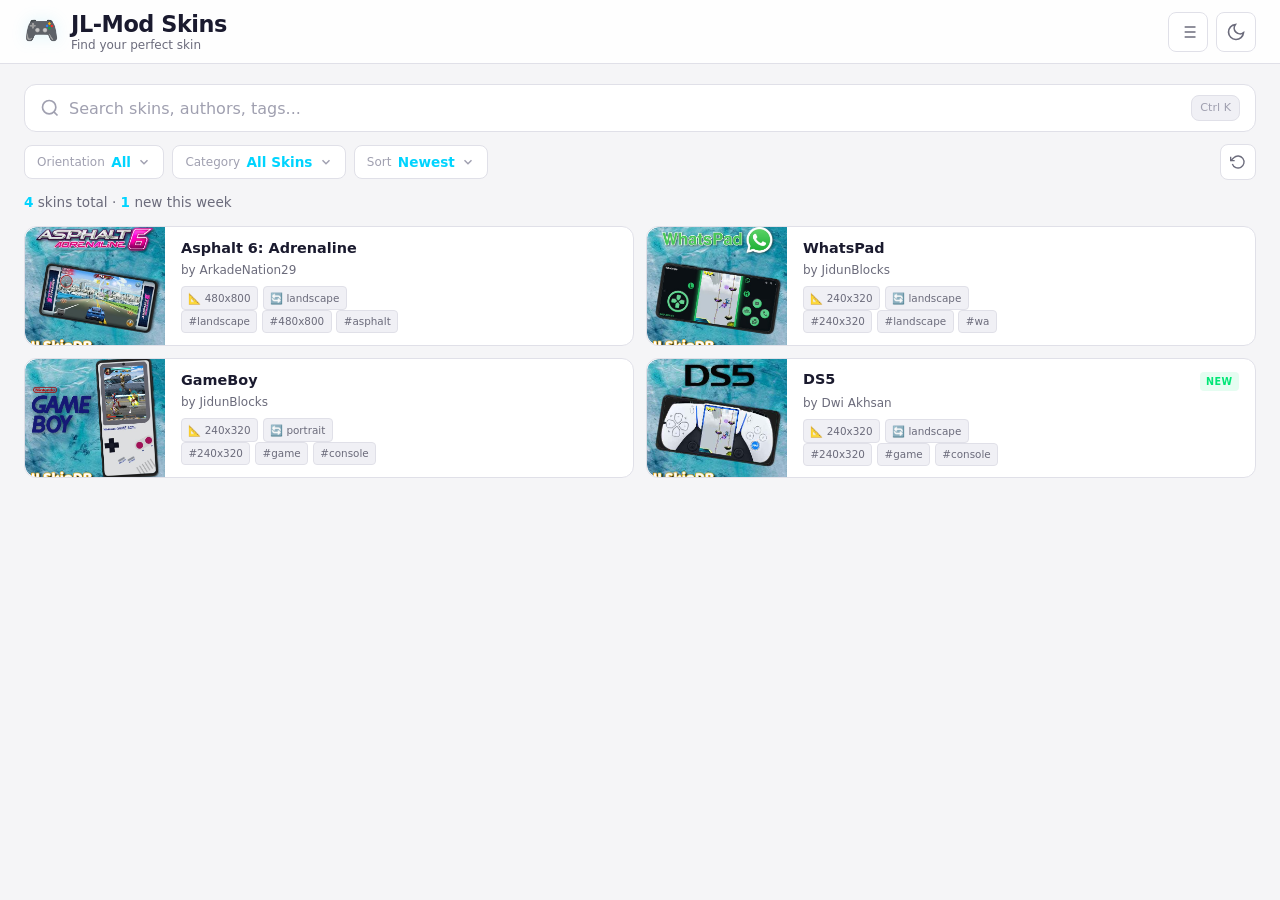
==== commit 36e19dd0: "Updating some ui elements" ====
--- a/index.html
+++ b/index.html
@@ -11,7 +11,6 @@
     <link rel="preconnect" href="https://cdn.jsdelivr.net">
     <link rel="preload" href="assets/style.css" as="style">
     <link rel="stylesheet" href="assets/style.css">
-<base target="_blank">
 </head>
 <body>
     <a href="#main-content" class="skip-link">Skip to content</a>
@@ -46,30 +45,56 @@
                 <kbd class="search-shortcut">Ctrl K</kbd>
             </div>
 
-            <div class="filter-bar">
-                <div class="filter-group orientation-filters" role="group" aria-label="Orientation filter">
-                    <button class="filter-chip" data-filter="all" data-type="orientation" aria-pressed="true">All</button>
-                    <button class="filter-chip" data-filter="portrait" data-type="orientation" aria-pressed="false">Portrait</button>
-                    <button class="filter-chip" data-filter="landscape" data-type="orientation" aria-pressed="false">Landscape</button>
+            <!-- Compact Filter Bar -->
+            <div class="filter-bar-compact">
+                <div class="filter-dropdowns">
+                    <div class="filter-dropdown" id="orientationDropdown">
+                        <button class="filter-dropdown-trigger" aria-haspopup="listbox" aria-expanded="false">
+                            <span class="filter-label">Orientation</span>
+                            <span class="filter-value" id="orientationValue">All</span>
+                            <svg class="filter-chevron" viewBox="0 0 24 24" fill="none" stroke="currentColor" stroke-width="2.5"><polyline points="6 9 12 15 18 9"/></svg>
+                        </button>
+                        <div class="filter-dropdown-menu" role="listbox" hidden>
+                            <button class="filter-dropdown-item active" role="option" data-filter="all" data-type="orientation" aria-selected="true">All</button>
+                            <button class="filter-dropdown-item" role="option" data-filter="portrait" data-type="orientation" aria-selected="false">Portrait</button>
+                            <button class="filter-dropdown-item" role="option" data-filter="landscape" data-type="orientation" aria-selected="false">Landscape</button>
+                        </div>
+                    </div>
+
+                    <div class="filter-dropdown" id="categoryDropdown">
+                        <button class="filter-dropdown-trigger" aria-haspopup="listbox" aria-expanded="false">
+                            <span class="filter-label">Category</span>
+                            <span class="filter-value" id="categoryValue">All Skins</span>
+                            <svg class="filter-chevron" viewBox="0 0 24 24" fill="none" stroke="currentColor" stroke-width="2.5"><polyline points="6 9 12 15 18 9"/></svg>
+                        </button>
+                        <div class="filter-dropdown-menu" role="listbox" hidden>
+                            <button class="filter-dropdown-item active" role="option" data-category="all" aria-selected="true">All Skins</button>
+                            <button class="filter-dropdown-item" role="option" data-category="device" aria-selected="false">📱 Device</button>
+                            <button class="filter-dropdown-item" role="option" data-category="game" aria-selected="false">🎮 Game</button>
+                            <button class="filter-dropdown-item" role="option" data-category="console" aria-selected="false">🕹️ Console</button>
+                            <button class="filter-dropdown-item" role="option" data-category="custom" aria-selected="false">✨ Custom</button>
+                        </div>
+                    </div>
+
+                    <div class="filter-dropdown" id="sortDropdown">
+                        <button class="filter-dropdown-trigger" aria-haspopup="listbox" aria-expanded="false">
+                            <span class="filter-label">Sort</span>
+                            <span class="filter-value" id="sortValue">Newest</span>
+                            <svg class="filter-chevron" viewBox="0 0 24 24" fill="none" stroke="currentColor" stroke-width="2.5"><polyline points="6 9 12 15 18 9"/></svg>
+                        </button>
+                        <div class="filter-dropdown-menu" role="listbox" hidden>
+                            <button class="filter-dropdown-item active" role="option" data-sort="newest" aria-selected="true">Newest First</button>
+                            <button class="filter-dropdown-item" role="option" data-sort="oldest" aria-selected="false">Oldest First</button>
+                            <button class="filter-dropdown-item" role="option" data-sort="name-asc" aria-selected="false">Name A-Z</button>
+                            <button class="filter-dropdown-item" role="option" data-sort="name-desc" aria-selected="false">Name Z-A</button>
+                        </div>
+                    </div>
                 </div>
-                <div class="filter-group sort-group">
-                    <label for="sortSelect" class="visually-hidden">Sort by</label>
-                    <select id="sortSelect" class="sort-select">
-                        <option value="newest">Newest First</option>
-                        <option value="oldest">Oldest First</option>
-                        <option value="name-asc">Name A-Z</option>
-                        <option value="name-desc">Name Z-A</option>
-                    </select>
-                </div>
-            </div>
-
-            <nav class="category-nav" aria-label="Categories">
-                <button class="category-pill active" data-category="all">All Skins</button>
-                <button class="category-pill" data-category="device">📱 Device</button>
-                <button class="category-pill" data-category="game">🎮 Game</button>
-                <button class="category-pill" data-category="console">🕹️ Console</button>
-                <button class="category-pill" data-category="custom">✨ Custom</button>
-            </nav>
+
+                <button class="reset-filters-btn" id="resetFilters" title="Reset all filters" aria-label="Reset all filters">
+                    <svg viewBox="0 0 24 24" fill="none" stroke="currentColor" stroke-width="2"><polyline points="1 4 1 10 7 10"/><path d="M3.51 15a9 9 0 1 0 2.13-9.36L1 10"/></svg>
+                </button>
+            </div>
         </section>
 
         <section class="stats-bar" aria-label="Statistics">
@@ -146,13 +171,13 @@
                 <div class="empty-icon">🔍</div>
                 <h2>No skins found</h2>
                 <p>Try adjusting your search or filters</p>
-                <button class="reset-btn" id="resetFilters">Reset all filters</button>
+                <button class="reset-btn" id="resetEmpty">Reset all filters</button>
             </div>
 
             <div class="error-state" id="errorState" hidden>
                 <div class="empty-icon">⚠️</div>
                 <h2>Failed to load skins</h2>
-                <p>Make sure <code>cards/_index.json</code> exists and is accessible</p>
+                <p>Make sure <code>cards/index.json</code> exists and is accessible</p>
                 <button class="reset-btn" id="retryLoad">Try Again</button>
             </div>
         </section>
@@ -183,4 +208,3 @@
     <script src="assets/script.js" defer></script>
 </body>
 </html>
-l
--- a/assets/style.css
+++ b/assets/style.css
@@ -1,5 +1,6 @@
 /* ============================================
-   JL-Mod Skins Database v2 - Stylesheet
+   JL-Mod Skins Database v2.1 - Stylesheet
+   Compact filters + 2-col list view
    ============================================ */
 
 /* ---- CSS Variables ---- */
@@ -211,7 +212,6 @@
     transition: transform var(--transition-base), opacity var(--transition-base);
 }
 
-/* View toggle states */
 .view-toggle[data-view="list"] .icon-grid {
     opacity: 0;
     transform: rotate(90deg) scale(0.5);
@@ -229,7 +229,6 @@
     transform: rotate(-90deg) scale(0.5);
 }
 
-/* Theme toggle states */
 body.light-mode .theme-toggle .icon-moon {
     opacity: 1;
     transform: rotate(0) scale(1);
@@ -251,10 +250,10 @@
 .search-section {
     max-width: var(--max-width);
     margin: 0 auto;
-    padding: 1.5rem;
+    padding: 1.25rem 1.5rem 0.75rem;
     display: flex;
     flex-direction: column;
-    gap: 1rem;
+    gap: 0.75rem;
     position: sticky;
     top: var(--header-height);
     z-index: 100;
@@ -322,53 +321,30 @@
     .search-shortcut { display: block; }
 }
 
-/* ---- Filter Bar ---- */
-.filter-bar {
-    display: flex;
+/* ---- Compact Filter Bar ---- */
+.filter-bar-compact {
+    display: flex;
+    align-items: center;
+    gap: 0.5rem;
     flex-wrap: wrap;
-    align-items: center;
-    gap: 0.75rem;
-    justify-content: space-between;
-}
-
-.orientation-filters {
-    display: flex;
+}
+
+.filter-dropdowns {
+    display: flex;
+    gap: 0.5rem;
+    flex-wrap: wrap;
+    flex: 1;
+}
+
+.filter-dropdown {
+    position: relative;
+}
+
+.filter-dropdown-trigger {
+    display: flex;
+    align-items: center;
     gap: 0.4rem;
-    flex-wrap: wrap;
-}
-
-.filter-chip {
-    padding: 0.45rem 1rem;
-    background: var(--bg-card);
-    border: 1px solid var(--border);
-    border-radius: 100px;
-    color: var(--text-secondary);
-    font-size: 0.85rem;
-    font-family: inherit;
-    cursor: pointer;
-    transition: all var(--transition-fast);
-    white-space: nowrap;
-}
-
-.filter-chip:hover {
-    border-color: var(--border-hover);
-    color: var(--text-primary);
-}
-
-.filter-chip[aria-pressed="true"] {
-    background: var(--accent);
-    border-color: var(--accent);
-    color: var(--bg-primary);
-    font-weight: 600;
-}
-
-.filter-chip:focus-visible {
-    outline: 2px solid var(--accent);
-    outline-offset: 2px;
-}
-
-.sort-select {
-    padding: 0.45rem 2rem 0.45rem 0.75rem;
+    padding: 0.5rem 0.75rem;
     background: var(--bg-card);
     border: 1px solid var(--border);
     border-radius: var(--radius-sm);
@@ -376,69 +352,138 @@
     font-size: 0.85rem;
     font-family: inherit;
     cursor: pointer;
-    appearance: none;
-    background-image: url("data:image/svg+xml,%3Csvg xmlns='http://www.w3.org/2000/svg' width='12' height='12' viewBox='0 0 24 24' fill='none' stroke='%238a8a9a' stroke-width='2'%3E%3Cpolyline points='6 9 12 15 18 9'/%3E%3C/svg%3E");
-    background-repeat: no-repeat;
-    background-position: right 0.5rem center;
-    transition: border-color var(--transition-fast);
-}
-
-.sort-select:focus {
-    outline: none;
+    transition: all var(--transition-fast);
+    white-space: nowrap;
+}
+
+.filter-dropdown-trigger:hover {
+    border-color: var(--border-hover);
+    background: var(--bg-elevated);
+}
+
+.filter-dropdown-trigger:focus-visible {
+    outline: 2px solid var(--accent);
+    outline-offset: 2px;
+}
+
+.filter-dropdown-trigger[aria-expanded="true"] {
     border-color: var(--accent);
-}
-
-/* ---- Category Nav ---- */
-.category-nav {
-    display: flex;
-    gap: 0.5rem;
-    overflow-x: auto;
-    padding-bottom: 0.5rem;
-    scrollbar-width: none;
-    -ms-overflow-style: none;
-    mask-image: linear-gradient(to right, black 90%, transparent 100%);
-    -webkit-mask-image: linear-gradient(to right, black 90%, transparent 100%);
-}
-
-.category-nav::-webkit-scrollbar { display: none; }
-
-.category-pill {
-    padding: 0.5rem 1.1rem;
+    background: var(--bg-elevated);
+}
+
+.filter-dropdown-trigger[aria-expanded="true"] .filter-chevron {
+    transform: rotate(180deg);
+}
+
+.filter-label {
+    color: var(--text-muted);
+    font-size: 0.75rem;
+}
+
+.filter-value {
+    color: var(--accent);
+    font-weight: 600;
+    font-size: 0.85rem;
+}
+
+.filter-chevron {
+    width: 14px;
+    height: 14px;
+    color: var(--text-muted);
+    transition: transform var(--transition-fast);
+    flex-shrink: 0;
+}
+
+.filter-dropdown-menu {
+    position: absolute;
+    top: calc(100% + 6px);
+    left: 0;
+    min-width: 180px;
     background: var(--bg-card);
     border: 1px solid var(--border);
-    border-radius: 100px;
+    border-radius: var(--radius-md);
+    box-shadow: var(--shadow-md);
+    z-index: 200;
+    overflow: hidden;
+    opacity: 0;
+    transform: translateY(-6px);
+    transition: opacity var(--transition-fast), transform var(--transition-fast), visibility var(--transition-fast);
+    visibility: hidden;
+}
+
+.filter-dropdown-menu:not([hidden]) {
+    opacity: 1;
+    transform: translateY(0);
+    visibility: visible;
+}
+
+.filter-dropdown-item {
+    display: block;
+    width: 100%;
+    padding: 0.6rem 1rem;
+    background: none;
+    border: none;
     color: var(--text-secondary);
     font-size: 0.88rem;
     font-family: inherit;
+    text-align: left;
     cursor: pointer;
+    transition: all var(--transition-fast);
     white-space: nowrap;
+}
+
+.filter-dropdown-item:hover {
+    background: var(--bg-elevated);
+    color: var(--text-primary);
+}
+
+.filter-dropdown-item.active {
+    color: var(--accent);
+    font-weight: 600;
+    background: var(--accent-glow);
+}
+
+.filter-dropdown-item:focus-visible {
+    outline: none;
+    background: var(--bg-elevated);
+}
+
+.reset-filters-btn {
+    width: 36px;
+    height: 36px;
+    border-radius: var(--radius-sm);
+    border: 1px solid var(--border);
+    background: var(--bg-card);
+    color: var(--text-secondary);
+    cursor: pointer;
+    display: flex;
+    align-items: center;
+    justify-content: center;
     transition: all var(--transition-fast);
     flex-shrink: 0;
 }
 
-.category-pill:hover {
-    border-color: var(--border-hover);
-    color: var(--text-primary);
-}
-
-.category-pill.active {
-    background: var(--accent);
+.reset-filters-btn:hover {
     border-color: var(--accent);
-    color: var(--bg-primary);
-    font-weight: 600;
-    box-shadow: var(--shadow-glow);
-}
-
-.category-pill:focus-visible {
+    color: var(--accent);
+    background: var(--bg-elevated);
+}
+
+.reset-filters-btn:focus-visible {
     outline: 2px solid var(--accent);
     outline-offset: 2px;
+}
+
+.reset-filters-btn svg {
+    width: 16px;
+    height: 16px;
 }
 
 /* ---- Stats Bar ---- */
 .stats-bar {
     max-width: var(--max-width);
     margin: 0 auto;
-    padding: 0 1.5rem 1rem;
+    padding: 0 1.5rem 0.75rem;
     font-size: 0.85rem;
     color: var(--text-secondary);
 }
@@ -462,9 +507,9 @@
     gap: 1.25rem;
 }
 
-/* List view */
+/* List view - 2 columns default */
 .skins-grid[data-view="list"] {
-    grid-template-columns: 1fr;
+    grid-template-columns: repeat(2, 1fr);
     gap: 0.75rem;
 }
 
@@ -472,13 +517,14 @@
     display: flex;
     flex-direction: row;
     align-items: stretch;
-    max-height: 140px;
+    max-height: 120px;
 }
 
 .skins-grid[data-view="list"] .skin-image-wrap {
-    width: 180px;
-    min-width: 180px;
+    width: 140px;
+    min-width: 140px;
     height: auto;
+    aspect-ratio: 16 / 10;
     border-radius: var(--radius-md) 0 0 var(--radius-md);
 }
 
@@ -492,23 +538,71 @@
     display: flex;
     flex-direction: column;
     justify-content: center;
+    padding: 0.75rem 1rem;
+    min-width: 0;
+}
+
+.skins-grid[data-view="list"] .skin-header {
+    margin-bottom: 0.2rem;
+}
+
+.skins-grid[data-view="list"] .skin-title {
+    font-size: 0.9rem;
+    -webkit-line-clamp: 1;
+}
+
+.skins-grid[data-view="list"] .skin-author {
+    font-size: 0.75rem;
+    margin-bottom: 0.4rem;
 }
 
 .skins-grid[data-view="list"] .skin-specs {
     margin-bottom: 0;
+    gap: 0.3rem;
+}
+
+.skins-grid[data-view="list"] .spec-tag {
+    font-size: 0.65rem;
+    padding: 0.15rem 0.4rem;
 }
 
 .skins-grid[data-view="list"] .skin-actions {
     display: none;
 }
 
+.skins-grid[data-view="list"] .new-badge {
+    font-size: 0.6rem;
+    padding: 0.1rem 0.4rem;
+}
+
+/* Mobile: list view 1 col */
 @media (max-width: 640px) {
+    .skins-grid[data-view="list"] {
+        grid-template-columns: 1fr;
+    }
+    .skins-grid[data-view="list"] .skin-card {
+        max-height: 100px;
+    }
     .skins-grid[data-view="list"] .skin-image-wrap {
-        width: 120px;
-        min-width: 120px;
+        width: 110px;
+        min-width: 110px;
+    }
+    .skins-grid[data-view="list"] .skin-info {
+        padding: 0.6rem 0.75rem;
+    }
+    .skins-grid[data-view="list"] .skin-title {
+        font-size: 0.85rem;
+    }
+}
+
+/* Tablet: list view still 2 col but larger */
+@media (min-width: 641px) and (max-width: 1024px) {
+    .skins-grid[data-view="list"] .skin-image-wrap {
+        width: 160px;
+        min-width: 160px;
     }
     .skins-grid[data-view="list"] .skin-card {
-        max-height: 110px;
+        max-height: 130px;
     }
 }
 
@@ -1131,9 +1225,9 @@
 @media (max-width: 480px) {
     :root { --header-height: 56px; }
     .header-inner { padding: 0 1rem; }
-    .search-section { padding: 1rem; }
+    .search-section { padding: 1rem 1rem 0.5rem; }
     .results-section { padding: 0 1rem 2rem; }
-    .stats-bar { padding: 0 1rem 0.75rem; }
+    .stats-bar { padding: 0 1rem 0.5rem; }
     .skins-grid {
         grid-template-columns: repeat(2, 1fr);
         gap: 0.75rem;
@@ -1143,6 +1237,12 @@
     .skin-author { font-size: 0.7rem; }
     .spec-tag { font-size: 0.65rem; padding: 0.15rem 0.4rem; }
     .download-btn { font-size: 0.75rem; padding: 0.5rem; }
+    .filter-dropdown-trigger {
+        padding: 0.4rem 0.6rem;
+        font-size: 0.8rem;
+    }
+    .filter-label { display: none; }
+    .filter-value { font-size: 0.8rem; }
 }
 
 @media (min-width: 481px) and (max-width: 768px) {
--- a/assets/style.css
+++ b/assets/style.css
@@ -1,5 +1,6 @@
 /* ============================================
-   JL-Mod Skins Database v2 - Stylesheet
+   JL-Mod Skins Database v2.1 - Stylesheet
+   Compact filters + 2-col list view
    ============================================ */
 
 /* ---- CSS Variables ---- */
@@ -211,7 +212,6 @@
     transition: transform var(--transition-base), opacity var(--transition-base);
 }
 
-/* View toggle states */
 .view-toggle[data-view="list"] .icon-grid {
     opacity: 0;
     transform: rotate(90deg) scale(0.5);
@@ -229,7 +229,6 @@
     transform: rotate(-90deg) scale(0.5);
 }
 
-/* Theme toggle states */
 body.light-mode .theme-toggle .icon-moon {
     opacity: 1;
     transform: rotate(0) scale(1);
@@ -251,10 +250,10 @@
 .search-section {
     max-width: var(--max-width);
     margin: 0 auto;
-    padding: 1.5rem;
+    padding: 1.25rem 1.5rem 0.75rem;
     display: flex;
     flex-direction: column;
-    gap: 1rem;
+    gap: 0.75rem;
     position: sticky;
     top: var(--header-height);
     z-index: 100;
@@ -322,53 +321,30 @@
     .search-shortcut { display: block; }
 }
 
-/* ---- Filter Bar ---- */
-.filter-bar {
-    display: flex;
+/* ---- Compact Filter Bar ---- */
+.filter-bar-compact {
+    display: flex;
+    align-items: center;
+    gap: 0.5rem;
     flex-wrap: wrap;
-    align-items: center;
-    gap: 0.75rem;
-    justify-content: space-between;
-}
-
-.orientation-filters {
-    display: flex;
+}
+
+.filter-dropdowns {
+    display: flex;
+    gap: 0.5rem;
+    flex-wrap: wrap;
+    flex: 1;
+}
+
+.filter-dropdown {
+    position: relative;
+}
+
+.filter-dropdown-trigger {
+    display: flex;
+    align-items: center;
     gap: 0.4rem;
-    flex-wrap: wrap;
-}
-
-.filter-chip {
-    padding: 0.45rem 1rem;
-    background: var(--bg-card);
-    border: 1px solid var(--border);
-    border-radius: 100px;
-    color: var(--text-secondary);
-    font-size: 0.85rem;
-    font-family: inherit;
-    cursor: pointer;
-    transition: all var(--transition-fast);
-    white-space: nowrap;
-}
-
-.filter-chip:hover {
-    border-color: var(--border-hover);
-    color: var(--text-primary);
-}
-
-.filter-chip[aria-pressed="true"] {
-    background: var(--accent);
-    border-color: var(--accent);
-    color: var(--bg-primary);
-    font-weight: 600;
-}
-
-.filter-chip:focus-visible {
-    outline: 2px solid var(--accent);
-    outline-offset: 2px;
-}
-
-.sort-select {
-    padding: 0.45rem 2rem 0.45rem 0.75rem;
+    padding: 0.5rem 0.75rem;
     background: var(--bg-card);
     border: 1px solid var(--border);
     border-radius: var(--radius-sm);
@@ -376,69 +352,138 @@
     font-size: 0.85rem;
     font-family: inherit;
     cursor: pointer;
-    appearance: none;
-    background-image: url("data:image/svg+xml,%3Csvg xmlns='http://www.w3.org/2000/svg' width='12' height='12' viewBox='0 0 24 24' fill='none' stroke='%238a8a9a' stroke-width='2'%3E%3Cpolyline points='6 9 12 15 18 9'/%3E%3C/svg%3E");
-    background-repeat: no-repeat;
-    background-position: right 0.5rem center;
-    transition: border-color var(--transition-fast);
-}
-
-.sort-select:focus {
-    outline: none;
+    transition: all var(--transition-fast);
+    white-space: nowrap;
+}
+
+.filter-dropdown-trigger:hover {
+    border-color: var(--border-hover);
+    background: var(--bg-elevated);
+}
+
+.filter-dropdown-trigger:focus-visible {
+    outline: 2px solid var(--accent);
+    outline-offset: 2px;
+}
+
+.filter-dropdown-trigger[aria-expanded="true"] {
     border-color: var(--accent);
-}
-
-/* ---- Category Nav ---- */
-.category-nav {
-    display: flex;
-    gap: 0.5rem;
-    overflow-x: auto;
-    padding-bottom: 0.5rem;
-    scrollbar-width: none;
-    -ms-overflow-style: none;
-    mask-image: linear-gradient(to right, black 90%, transparent 100%);
-    -webkit-mask-image: linear-gradient(to right, black 90%, transparent 100%);
-}
-
-.category-nav::-webkit-scrollbar { display: none; }
-
-.category-pill {
-    padding: 0.5rem 1.1rem;
+    background: var(--bg-elevated);
+}
+
+.filter-dropdown-trigger[aria-expanded="true"] .filter-chevron {
+    transform: rotate(180deg);
+}
+
+.filter-label {
+    color: var(--text-muted);
+    font-size: 0.75rem;
+}
+
+.filter-value {
+    color: var(--accent);
+    font-weight: 600;
+    font-size: 0.85rem;
+}
+
+.filter-chevron {
+    width: 14px;
+    height: 14px;
+    color: var(--text-muted);
+    transition: transform var(--transition-fast);
+    flex-shrink: 0;
+}
+
+.filter-dropdown-menu {
+    position: absolute;
+    top: calc(100% + 6px);
+    left: 0;
+    min-width: 180px;
     background: var(--bg-card);
     border: 1px solid var(--border);
-    border-radius: 100px;
+    border-radius: var(--radius-md);
+    box-shadow: var(--shadow-md);
+    z-index: 200;
+    overflow: hidden;
+    opacity: 0;
+    transform: translateY(-6px);
+    transition: opacity var(--transition-fast), transform var(--transition-fast), visibility var(--transition-fast);
+    visibility: hidden;
+}
+
+.filter-dropdown-menu:not([hidden]) {
+    opacity: 1;
+    transform: translateY(0);
+    visibility: visible;
+}
+
+.filter-dropdown-item {
+    display: block;
+    width: 100%;
+    padding: 0.6rem 1rem;
+    background: none;
+    border: none;
     color: var(--text-secondary);
     font-size: 0.88rem;
     font-family: inherit;
+    text-align: left;
     cursor: pointer;
+    transition: all var(--transition-fast);
     white-space: nowrap;
+}
+
+.filter-dropdown-item:hover {
+    background: var(--bg-elevated);
+    color: var(--text-primary);
+}
+
+.filter-dropdown-item.active {
+    color: var(--accent);
+    font-weight: 600;
+    background: var(--accent-glow);
+}
+
+.filter-dropdown-item:focus-visible {
+    outline: none;
+    background: var(--bg-elevated);
+}
+
+.reset-filters-btn {
+    width: 36px;
+    height: 36px;
+    border-radius: var(--radius-sm);
+    border: 1px solid var(--border);
+    background: var(--bg-card);
+    color: var(--text-secondary);
+    cursor: pointer;
+    display: flex;
+    align-items: center;
+    justify-content: center;
     transition: all var(--transition-fast);
     flex-shrink: 0;
 }
 
-.category-pill:hover {
-    border-color: var(--border-hover);
-    color: var(--text-primary);
-}
-
-.category-pill.active {
-    background: var(--accent);
+.reset-filters-btn:hover {
     border-color: var(--accent);
-    color: var(--bg-primary);
-    font-weight: 600;
-    box-shadow: var(--shadow-glow);
-}
-
-.category-pill:focus-visible {
+    color: var(--accent);
+    background: var(--bg-elevated);
+}
+
+.reset-filters-btn:focus-visible {
     outline: 2px solid var(--accent);
     outline-offset: 2px;
+}
+
+.reset-filters-btn svg {
+    width: 16px;
+    height: 16px;
 }
 
 /* ---- Stats Bar ---- */
 .stats-bar {
     max-width: var(--max-width);
     margin: 0 auto;
-    padding: 0 1.5rem 1rem;
+    padding: 0 1.5rem 0.75rem;
     font-size: 0.85rem;
     color: var(--text-secondary);
 }
@@ -462,9 +507,9 @@
     gap: 1.25rem;
 }
 
-/* List view */
+/* List view - 2 columns default */
 .skins-grid[data-view="list"] {
-    grid-template-columns: 1fr;
+    grid-template-columns: repeat(2, 1fr);
     gap: 0.75rem;
 }
 
@@ -472,13 +517,14 @@
     display: flex;
     flex-direction: row;
     align-items: stretch;
-    max-height: 140px;
+    max-height: 120px;
 }
 
 .skins-grid[data-view="list"] .skin-image-wrap {
-    width: 180px;
-    min-width: 180px;
+    width: 140px;
+    min-width: 140px;
     height: auto;
+    aspect-ratio: 16 / 10;
     border-radius: var(--radius-md) 0 0 var(--radius-md);
 }
 
@@ -492,23 +538,71 @@
     display: flex;
     flex-direction: column;
     justify-content: center;
+    padding: 0.75rem 1rem;
+    min-width: 0;
+}
+
+.skins-grid[data-view="list"] .skin-header {
+    margin-bottom: 0.2rem;
+}
+
+.skins-grid[data-view="list"] .skin-title {
+    font-size: 0.9rem;
+    -webkit-line-clamp: 1;
+}
+
+.skins-grid[data-view="list"] .skin-author {
+    font-size: 0.75rem;
+    margin-bottom: 0.4rem;
 }
 
 .skins-grid[data-view="list"] .skin-specs {
     margin-bottom: 0;
+    gap: 0.3rem;
+}
+
+.skins-grid[data-view="list"] .spec-tag {
+    font-size: 0.65rem;
+    padding: 0.15rem 0.4rem;
 }
 
 .skins-grid[data-view="list"] .skin-actions {
     display: none;
 }
 
+.skins-grid[data-view="list"] .new-badge {
+    font-size: 0.6rem;
+    padding: 0.1rem 0.4rem;
+}
+
+/* Mobile: list view 1 col */
 @media (max-width: 640px) {
+    .skins-grid[data-view="list"] {
+        grid-template-columns: 1fr;
+    }
+    .skins-grid[data-view="list"] .skin-card {
+        max-height: 100px;
+    }
     .skins-grid[data-view="list"] .skin-image-wrap {
-        width: 120px;
-        min-width: 120px;
+        width: 110px;
+        min-width: 110px;
+    }
+    .skins-grid[data-view="list"] .skin-info {
+        padding: 0.6rem 0.75rem;
+    }
+    .skins-grid[data-view="list"] .skin-title {
+        font-size: 0.85rem;
+    }
+}
+
+/* Tablet: list view still 2 col but larger */
+@media (min-width: 641px) and (max-width: 1024px) {
+    .skins-grid[data-view="list"] .skin-image-wrap {
+        width: 160px;
+        min-width: 160px;
     }
     .skins-grid[data-view="list"] .skin-card {
-        max-height: 110px;
+        max-height: 130px;
     }
 }
 
@@ -1131,9 +1225,9 @@
 @media (max-width: 480px) {
     :root { --header-height: 56px; }
     .header-inner { padding: 0 1rem; }
-    .search-section { padding: 1rem; }
+    .search-section { padding: 1rem 1rem 0.5rem; }
     .results-section { padding: 0 1rem 2rem; }
-    .stats-bar { padding: 0 1rem 0.75rem; }
+    .stats-bar { padding: 0 1rem 0.5rem; }
     .skins-grid {
         grid-template-columns: repeat(2, 1fr);
         gap: 0.75rem;
@@ -1143,6 +1237,12 @@
     .skin-author { font-size: 0.7rem; }
     .spec-tag { font-size: 0.65rem; padding: 0.15rem 0.4rem; }
     .download-btn { font-size: 0.75rem; padding: 0.5rem; }
+    .filter-dropdown-trigger {
+        padding: 0.4rem 0.6rem;
+        font-size: 0.8rem;
+    }
+    .filter-label { display: none; }
+    .filter-value { font-size: 0.8rem; }
 }
 
 @media (min-width: 481px) and (max-width: 768px) {
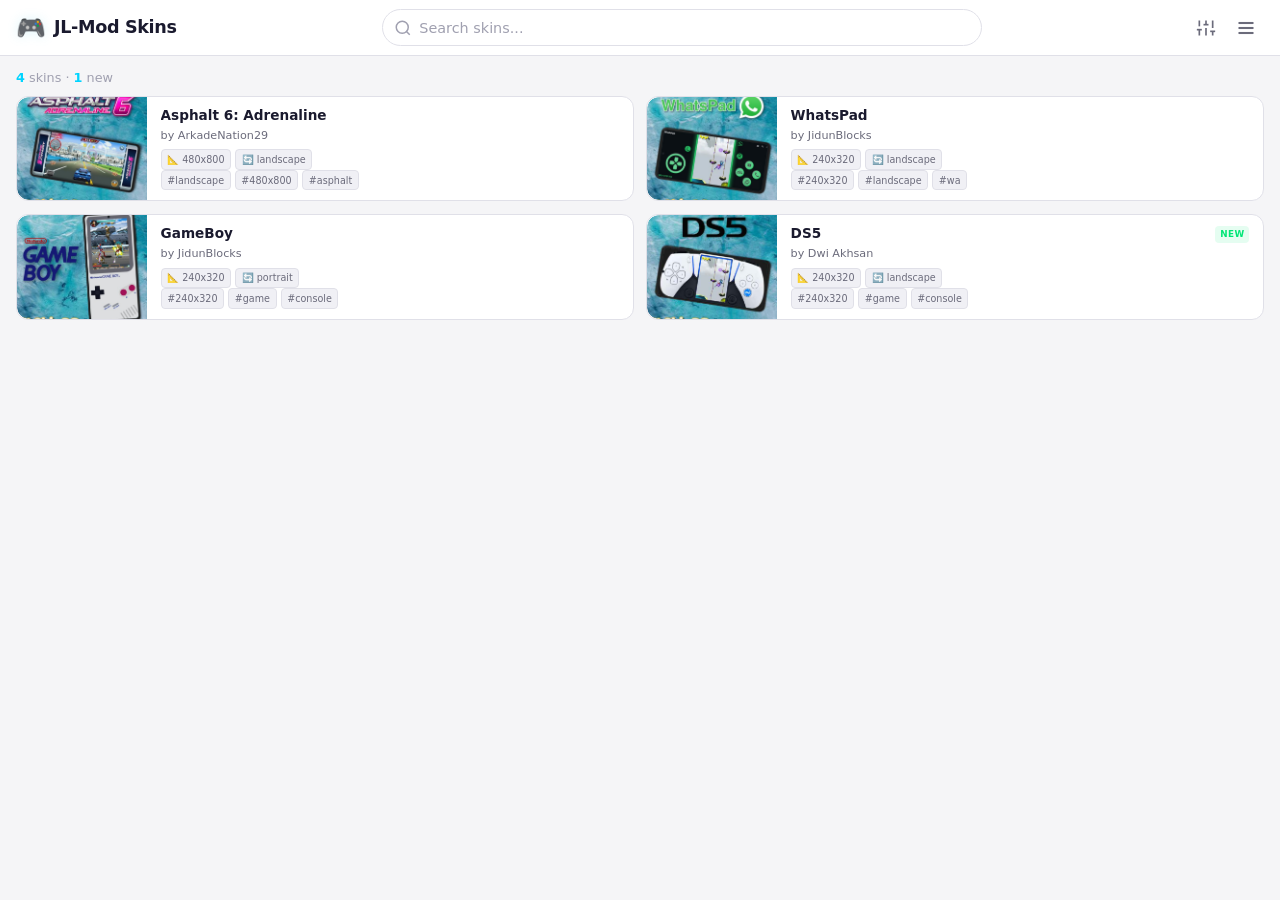
==== commit f55d2201: "refining more ui element" ====
--- a/index.html
+++ b/index.html
@@ -15,149 +15,114 @@
 <body>
     <a href="#main-content" class="skip-link">Skip to content</a>
 
+    <!-- Minimalist Header -->
     <header class="site-header">
         <div class="header-inner">
-            <div class="brand">
+            <!-- Brand -->
+            <a href="./" class="brand" aria-label="JL-Mod Skins Home">
                 <span class="brand-icon" aria-hidden="true">🎮</span>
                 <div class="brand-text">
                     <h1>JL-Mod Skins</h1>
-                    <p class="brand-tagline">Find your perfect skin</p>
+                </div>
+            </a>
+
+            <!-- Search -->
+            <div class="header-search">
+                <svg class="search-icon" viewBox="0 0 24 24" fill="none" stroke="currentColor" stroke-width="2" aria-hidden="true"><circle cx="11" cy="11" r="8"/><line x1="21" y1="21" x2="16.65" y2="16.65"/></svg>
+                <input type="search" id="searchInput" placeholder="Search skins..." autocomplete="off" aria-label="Search skins">
+            </div>
+
+            <!-- Actions -->
+            <div class="header-actions">
+                <!-- Filter Toggle -->
+                <button class="icon-btn" id="filterToggle" aria-label="Open filters" title="Filters">
+                    <svg viewBox="0 0 24 24" fill="none" stroke="currentColor" stroke-width="2"><line x1="4" y1="21" x2="4" y2="14"/><line x1="4" y1="10" x2="4" y2="3"/><line x1="12" y1="21" x2="12" y2="12"/><line x1="12" y1="8" x2="12" y2="3"/><line x1="20" y1="21" x2="20" y2="16"/><line x1="20" y1="12" x2="20" y2="3"/><line x1="1" y1="14" x2="7" y2="14"/><line x1="9" y1="8" x2="15" y2="8"/><line x1="17" y1="16" x2="23" y2="16"/></svg>
+                </button>
+
+                <!-- More Menu Toggle -->
+                <button class="icon-btn" id="moreMenuToggle" aria-label="More options" title="More">
+                    <svg viewBox="0 0 24 24" fill="none" stroke="currentColor" stroke-width="2.5"><line x1="3" y1="12" x2="21" y2="12"/><line x1="3" y1="6" x2="21" y2="6"/><line x1="3" y1="18" x2="21" y2="18"/></svg>
+                </button>
+            </div>
+        </div>
+
+        <!-- Filter Panel (dropdown) -->
+        <div class="filter-panel" id="filterPanel" hidden>
+            <div class="filter-panel-inner">
+                <div class="filter-row">
+                    <div class="filter-group">
+                        <label for="filterOrientation">Orientation</label>
+                        <select id="filterOrientation" class="filter-select">
+                            <option value="all">All</option>
+                            <option value="portrait">Portrait</option>
+                            <option value="landscape">Landscape</option>
+                        </select>
+                    </div>
+                    <div class="filter-group">
+                        <label for="filterCategory">Category</label>
+                        <select id="filterCategory" class="filter-select">
+                            <option value="all">All Skins</option>
+                            <option value="device">📱 Device</option>
+                            <option value="game">🎮 Game</option>
+                            <option value="console">🕹️ Console</option>
+                            <option value="custom">✨ Custom</option>
+                        </select>
+                    </div>
+                    <div class="filter-group">
+                        <label for="filterSort">Sort</label>
+                        <select id="filterSort" class="filter-select">
+                            <option value="newest">Newest</option>
+                            <option value="oldest">Oldest</option>
+                            <option value="name-asc">Name A-Z</option>
+                            <option value="name-desc">Name Z-A</option>
+                        </select>
+                    </div>
+                </div>
+                <div class="filter-panel-footer">
+                    <button class="reset-btn-sm" id="resetFilters">
+                        <svg viewBox="0 0 24 24" fill="none" stroke="currentColor" stroke-width="2" width="14" height="14"><polyline points="1 4 1 10 7 10"/><path d="M3.51 15a9 9 0 1 0 2.13-9.36L1 10"/></svg>
+                        Reset
+                    </button>
+                    <span class="filter-count" id="filterCount"></span>
                 </div>
             </div>
-            <div class="header-actions">
-                <button class="view-toggle" id="viewToggle" aria-label="Toggle list view" title="Toggle view">
-                    <svg class="icon icon-grid" viewBox="0 0 24 24" fill="none" stroke="currentColor" stroke-width="2"><rect x="3" y="3" width="7" height="7"/><rect x="14" y="3" width="7" height="7"/><rect x="3" y="14" width="7" height="7"/><rect x="14" y="14" width="7" height="7"/></svg>
-                    <svg class="icon icon-list" viewBox="0 0 24 24" fill="none" stroke="currentColor" stroke-width="2"><line x1="8" y1="6" x2="21" y2="6"/><line x1="8" y1="12" x2="21" y2="12"/><line x1="8" y1="18" x2="21" y2="18"/><line x1="3" y1="6" x2="3.01" y2="6"/><line x1="3" y1="12" x2="3.01" y2="12"/><line x1="3" y1="18" x2="3.01" y2="18"/></svg>
-                </button>
-                <button class="theme-toggle" id="themeToggle" aria-label="Toggle theme">
-                    <svg class="icon icon-moon" viewBox="0 0 24 24" fill="none" stroke="currentColor" stroke-width="2"><path d="M21 12.79A9 9 0 1 1 11.21 3 7 7 0 0 0 21 12.79z"/></svg>
-                    <svg class="icon icon-sun" viewBox="0 0 24 24" fill="none" stroke="currentColor" stroke-width="2"><circle cx="12" cy="12" r="5"/><line x1="12" y1="1" x2="12" y2="3"/><line x1="12" y1="21" x2="12" y2="23"/><line x1="4.22" y1="4.22" x2="5.64" y2="5.64"/><line x1="18.36" y1="18.36" x2="19.78" y2="19.78"/><line x1="1" y1="12" x2="3" y2="12"/><line x1="21" y1="12" x2="23" y2="12"/><line x1="4.22" y1="19.78" x2="5.64" y2="18.36"/><line x1="18.36" y1="5.64" x2="19.78" y2="4.22"/></svg>
-                </button>
-            </div>
+        </div>
+
+        <!-- More Menu (dropdown) -->
+        <div class="more-menu" id="moreMenu" hidden>
+            <button class="menu-item" id="viewToggle" aria-label="Toggle view">
+                <span class="menu-item-icon">
+                    <svg class="icon-grid" viewBox="0 0 24 24" fill="none" stroke="currentColor" stroke-width="2"><rect x="3" y="3" width="7" height="7"/><rect x="14" y="3" width="7" height="7"/><rect x="3" y="14" width="7" height="7"/><rect x="14" y="14" width="7" height="7"/></svg>
+                    <svg class="icon-list" viewBox="0 0 24 24" fill="none" stroke="currentColor" stroke-width="2"><line x1="8" y1="6" x2="21" y2="6"/><line x1="8" y1="12" x2="21" y2="12"/><line x1="8" y1="18" x2="21" y2="18"/><line x1="3" y1="6" x2="3.01" y2="6"/><line x1="3" y1="12" x2="3.01" y2="12"/><line x1="3" y1="18" x2="3.01" y2="18"/></svg>
+                </span>
+                <span class="menu-item-text" id="viewToggleText">Grid View</span>
+            </button>
+            <button class="menu-item" id="themeToggle" aria-label="Toggle theme">
+                <span class="menu-item-icon">
+                    <svg class="icon-moon" viewBox="0 0 24 24" fill="none" stroke="currentColor" stroke-width="2"><path d="M21 12.79A9 9 0 1 1 11.21 3 7 7 0 0 0 21 12.79z"/></svg>
+                    <svg class="icon-sun" viewBox="0 0 24 24" fill="none" stroke="currentColor" stroke-width="2"><circle cx="12" cy="12" r="5"/><line x1="12" y1="1" x2="12" y2="3"/><line x1="12" y1="21" x2="12" y2="23"/><line x1="4.22" y1="4.22" x2="5.64" y2="5.64"/><line x1="18.36" y1="18.36" x2="19.78" y2="19.78"/><line x1="1" y1="12" x2="3" y2="12"/><line x1="21" y1="12" x2="23" y2="12"/><line x1="4.22" y1="19.78" x2="5.64" y2="18.36"/><line x1="18.36" y1="5.64" x2="19.78" y2="4.22"/></svg>
+                </span>
+                <span class="menu-item-text" id="themeToggleText">Dark Mode</span>
+            </button>
         </div>
     </header>
 
     <main id="main-content">
-        <section class="search-section" aria-label="Search and filter">
-            <div class="search-bar">
-                <svg class="search-icon" viewBox="0 0 24 24" fill="none" stroke="currentColor" stroke-width="2" aria-hidden="true"><circle cx="11" cy="11" r="8"/><line x1="21" y1="21" x2="16.65" y2="16.65"/></svg>
-                <input type="search" id="searchInput" placeholder="Search skins, authors, tags..." autocomplete="off" aria-label="Search skins">
-                <kbd class="search-shortcut">Ctrl K</kbd>
-            </div>
-
-            <!-- Compact Filter Bar -->
-            <div class="filter-bar-compact">
-                <div class="filter-dropdowns">
-                    <div class="filter-dropdown" id="orientationDropdown">
-                        <button class="filter-dropdown-trigger" aria-haspopup="listbox" aria-expanded="false">
-                            <span class="filter-label">Orientation</span>
-                            <span class="filter-value" id="orientationValue">All</span>
-                            <svg class="filter-chevron" viewBox="0 0 24 24" fill="none" stroke="currentColor" stroke-width="2.5"><polyline points="6 9 12 15 18 9"/></svg>
-                        </button>
-                        <div class="filter-dropdown-menu" role="listbox" hidden>
-                            <button class="filter-dropdown-item active" role="option" data-filter="all" data-type="orientation" aria-selected="true">All</button>
-                            <button class="filter-dropdown-item" role="option" data-filter="portrait" data-type="orientation" aria-selected="false">Portrait</button>
-                            <button class="filter-dropdown-item" role="option" data-filter="landscape" data-type="orientation" aria-selected="false">Landscape</button>
-                        </div>
-                    </div>
-
-                    <div class="filter-dropdown" id="categoryDropdown">
-                        <button class="filter-dropdown-trigger" aria-haspopup="listbox" aria-expanded="false">
-                            <span class="filter-label">Category</span>
-                            <span class="filter-value" id="categoryValue">All Skins</span>
-                            <svg class="filter-chevron" viewBox="0 0 24 24" fill="none" stroke="currentColor" stroke-width="2.5"><polyline points="6 9 12 15 18 9"/></svg>
-                        </button>
-                        <div class="filter-dropdown-menu" role="listbox" hidden>
-                            <button class="filter-dropdown-item active" role="option" data-category="all" aria-selected="true">All Skins</button>
-                            <button class="filter-dropdown-item" role="option" data-category="device" aria-selected="false">📱 Device</button>
-                            <button class="filter-dropdown-item" role="option" data-category="game" aria-selected="false">🎮 Game</button>
-                            <button class="filter-dropdown-item" role="option" data-category="console" aria-selected="false">🕹️ Console</button>
-                            <button class="filter-dropdown-item" role="option" data-category="custom" aria-selected="false">✨ Custom</button>
-                        </div>
-                    </div>
-
-                    <div class="filter-dropdown" id="sortDropdown">
-                        <button class="filter-dropdown-trigger" aria-haspopup="listbox" aria-expanded="false">
-                            <span class="filter-label">Sort</span>
-                            <span class="filter-value" id="sortValue">Newest</span>
-                            <svg class="filter-chevron" viewBox="0 0 24 24" fill="none" stroke="currentColor" stroke-width="2.5"><polyline points="6 9 12 15 18 9"/></svg>
-                        </button>
-                        <div class="filter-dropdown-menu" role="listbox" hidden>
-                            <button class="filter-dropdown-item active" role="option" data-sort="newest" aria-selected="true">Newest First</button>
-                            <button class="filter-dropdown-item" role="option" data-sort="oldest" aria-selected="false">Oldest First</button>
-                            <button class="filter-dropdown-item" role="option" data-sort="name-asc" aria-selected="false">Name A-Z</button>
-                            <button class="filter-dropdown-item" role="option" data-sort="name-desc" aria-selected="false">Name Z-A</button>
-                        </div>
-                    </div>
-                </div>
-
-                <button class="reset-filters-btn" id="resetFilters" title="Reset all filters" aria-label="Reset all filters">
-                    <svg viewBox="0 0 24 24" fill="none" stroke="currentColor" stroke-width="2"><polyline points="1 4 1 10 7 10"/><path d="M3.51 15a9 9 0 1 0 2.13-9.36L1 10"/></svg>
-                </button>
-            </div>
-        </section>
-
+        <!-- Stats -->
         <section class="stats-bar" aria-label="Statistics">
             <span id="statsText">Loading skins...</span>
         </section>
 
+        <!-- Results -->
         <section class="results-section" aria-label="Skin results">
             <div class="skins-grid" id="skinsGrid" role="list">
-                <!-- Skeleton placeholders -->
-                <article class="skin-card skeleton" role="listitem" aria-hidden="true">
-                    <div class="skeleton-image"></div>
-                    <div class="skeleton-body">
-                        <div class="skeleton-title"></div>
-                        <div class="skeleton-meta"></div>
-                        <div class="skeleton-tags"></div>
-                        <div class="skeleton-btn"></div>
-                    </div>
-                </article>
-                <article class="skin-card skeleton" role="listitem" aria-hidden="true">
-                    <div class="skeleton-image"></div>
-                    <div class="skeleton-body">
-                        <div class="skeleton-title"></div>
-                        <div class="skeleton-meta"></div>
-                        <div class="skeleton-tags"></div>
-                        <div class="skeleton-btn"></div>
-                    </div>
-                </article>
-                <article class="skin-card skeleton" role="listitem" aria-hidden="true">
-                    <div class="skeleton-image"></div>
-                    <div class="skeleton-body">
-                        <div class="skeleton-title"></div>
-                        <div class="skeleton-meta"></div>
-                        <div class="skeleton-tags"></div>
-                        <div class="skeleton-btn"></div>
-                    </div>
-                </article>
-                <article class="skin-card skeleton" role="listitem" aria-hidden="true">
-                    <div class="skeleton-image"></div>
-                    <div class="skeleton-body">
-                        <div class="skeleton-title"></div>
-                        <div class="skeleton-meta"></div>
-                        <div class="skeleton-tags"></div>
-                        <div class="skeleton-btn"></div>
-                    </div>
-                </article>
-                <article class="skin-card skeleton" role="listitem" aria-hidden="true">
-                    <div class="skeleton-image"></div>
-                    <div class="skeleton-body">
-                        <div class="skeleton-title"></div>
-                        <div class="skeleton-meta"></div>
-                        <div class="skeleton-tags"></div>
-                        <div class="skeleton-btn"></div>
-                    </div>
-                </article>
-                <article class="skin-card skeleton" role="listitem" aria-hidden="true">
-                    <div class="skeleton-image"></div>
-                    <div class="skeleton-body">
-                        <div class="skeleton-title"></div>
-                        <div class="skeleton-meta"></div>
-                        <div class="skeleton-tags"></div>
-                        <div class="skeleton-btn"></div>
-                    </div>
-                </article>
+                <!-- Skeletons -->
+                <article class="skin-card skeleton" role="listitem" aria-hidden="true"><div class="skeleton-image"></div><div class="skeleton-body"><div class="skeleton-title"></div><div class="skeleton-meta"></div><div class="skeleton-tags"></div><div class="skeleton-btn"></div></div></article>
+                <article class="skin-card skeleton" role="listitem" aria-hidden="true"><div class="skeleton-image"></div><div class="skeleton-body"><div class="skeleton-title"></div><div class="skeleton-meta"></div><div class="skeleton-tags"></div><div class="skeleton-btn"></div></div></article>
+                <article class="skin-card skeleton" role="listitem" aria-hidden="true"><div class="skeleton-image"></div><div class="skeleton-body"><div class="skeleton-title"></div><div class="skeleton-meta"></div><div class="skeleton-tags"></div><div class="skeleton-btn"></div></div></article>
+                <article class="skin-card skeleton" role="listitem" aria-hidden="true"><div class="skeleton-image"></div><div class="skeleton-body"><div class="skeleton-title"></div><div class="skeleton-meta"></div><div class="skeleton-tags"></div><div class="skeleton-btn"></div></div></article>
+                <article class="skin-card skeleton" role="listitem" aria-hidden="true"><div class="skeleton-image"></div><div class="skeleton-body"><div class="skeleton-title"></div><div class="skeleton-meta"></div><div class="skeleton-tags"></div><div class="skeleton-btn"></div></div></article>
+                <article class="skin-card skeleton" role="listitem" aria-hidden="true"><div class="skeleton-image"></div><div class="skeleton-body"><div class="skeleton-title"></div><div class="skeleton-meta"></div><div class="skeleton-tags"></div><div class="skeleton-btn"></div></div></article>
             </div>
 
             <div class="load-more-wrap" id="loadMoreWrap">
--- a/assets/style.css
+++ b/assets/style.css
@@ -1,9 +1,8 @@
 /* ============================================
-   JL-Mod Skins Database v2.1 - Stylesheet
-   Compact filters + 2-col list view
-   ============================================ */
-
-/* ---- CSS Variables ---- */
+   JL-Mod Skins Database v2.2 - Minimalist Header
+   Single bar: Brand | Search | Filter + Menu
+   ============================================ */
+
 :root {
     --bg-primary: #0a0a0f;
     --bg-secondary: #12121a;
@@ -22,20 +21,18 @@
     --radius-sm: 8px;
     --radius-md: 12px;
     --radius-lg: 16px;
-    --radius-xl: 20px;
     --shadow-sm: 0 2px 8px rgba(0,0,0,0.3);
     --shadow-md: 0 8px 24px rgba(0,0,0,0.4);
     --shadow-glow: 0 0 20px var(--accent-glow);
     --transition-fast: 150ms ease;
     --transition-base: 250ms ease;
     --transition-slow: 350ms ease;
-    --header-height: 64px;
+    --header-height: 56px;
     --max-width: 1400px;
     --skeleton-bg: #252535;
     --skeleton-shine: #303045;
 }
 
-/* Light mode */
 body.light-mode {
     --bg-primary: #f5f5f7;
     --bg-secondary: #ffffff;
@@ -53,12 +50,7 @@
     --skeleton-shine: #f0f0f8;
 }
 
-/* ---- Reset & Base ---- */
-*, *::before, *::after {
-    margin: 0;
-    padding: 0;
-    box-sizing: border-box;
-}
+*, *::before, *::after { margin: 0; padding: 0; box-sizing: border-box; }
 
 html {
     scroll-behavior: smooth;
@@ -84,106 +76,131 @@
     padding-top: var(--header-height);
 }
 
-/* ---- Utilities ---- */
 .visually-hidden {
-    position: absolute;
-    width: 1px;
-    height: 1px;
-    padding: 0;
-    margin: -1px;
-    overflow: hidden;
-    clip: rect(0, 0, 0, 0);
-    white-space: nowrap;
-    border: 0;
+    position: absolute; width: 1px; height: 1px; padding: 0; margin: -1px;
+    overflow: hidden; clip: rect(0, 0, 0, 0); white-space: nowrap; border: 0;
 }
 
 .skip-link {
-    position: absolute;
-    top: -100%;
-    left: 50%;
-    transform: translateX(-50%);
-    background: var(--accent);
-    color: var(--bg-primary);
-    padding: 0.75rem 1.5rem;
-    border-radius: var(--radius-md);
-    font-weight: 600;
-    z-index: 9999;
+    position: absolute; top: -100%; left: 50%; transform: translateX(-50%);
+    background: var(--accent); color: var(--bg-primary); padding: 0.75rem 1.5rem;
+    border-radius: var(--radius-md); font-weight: 600; z-index: 9999;
     transition: top var(--transition-fast);
 }
-.skip-link:focus {
-    top: 1rem;
-    outline: 3px solid var(--text-primary);
-    outline-offset: 2px;
-}
-
-/* ---- Header ---- */
+.skip-link:focus { top: 1rem; outline: 3px solid var(--text-primary); outline-offset: 2px; }
+
+/* ============================================
+   MINIMALIST HEADER
+   ============================================ */
 .site-header {
     position: fixed;
-    top: 0;
-    left: 0;
-    right: 0;
+    top: 0; left: 0; right: 0;
     height: var(--header-height);
-    background: rgba(10, 10, 15, 0.85);
+    background: rgba(10, 10, 15, 0.92);
     backdrop-filter: blur(20px) saturate(180%);
     -webkit-backdrop-filter: blur(20px) saturate(180%);
     border-bottom: 1px solid var(--border);
     z-index: 1000;
-    transition: background var(--transition-base), border-color var(--transition-base);
+    transition: background var(--transition-base);
 }
 
 body.light-mode .site-header {
-    background: rgba(255, 255, 255, 0.85);
+    background: rgba(255, 255, 255, 0.92);
 }
 
 .header-inner {
     max-width: var(--max-width);
     margin: 0 auto;
     height: 100%;
-    padding: 0 1.5rem;
-    display: flex;
-    align-items: center;
-    justify-content: space-between;
-    gap: 1rem;
-}
-
+    padding: 0 1rem;
+    display: flex;
+    align-items: center;
+    gap: 0.75rem;
+}
+
+/* Brand */
 .brand {
     display: flex;
     align-items: center;
-    gap: 0.75rem;
+    gap: 0.5rem;
+    text-decoration: none;
+    color: inherit;
+    flex-shrink: 0;
 }
 
 .brand-icon {
-    font-size: 1.75rem;
+    font-size: 1.5rem;
     line-height: 1;
-    filter: drop-shadow(0 0 8px var(--accent-glow));
+    filter: drop-shadow(0 0 6px var(--accent-glow));
 }
 
 .brand-text h1 {
-    font-size: clamp(1.1rem, 2.5vw, 1.4rem);
+    font-size: 1.1rem;
     font-weight: 700;
     color: var(--text-primary);
+    letter-spacing: -0.02em;
     line-height: 1.2;
-    letter-spacing: -0.02em;
-}
-
-.brand-tagline {
-    font-size: 0.75rem;
-    color: var(--text-secondary);
-    line-height: 1.2;
-}
-
+}
+
+/* Search in header */
+.header-search {
+    flex: 1;
+    position: relative;
+    max-width: 600px;
+    margin: 0 auto;
+}
+
+.header-search .search-icon {
+    position: absolute;
+    left: 0.75rem;
+    top: 50%;
+    transform: translateY(-50%);
+    width: 18px;
+    height: 18px;
+    color: var(--text-muted);
+    pointer-events: none;
+    transition: color var(--transition-fast);
+}
+
+.header-search:focus-within .search-icon {
+    color: var(--accent);
+}
+
+#searchInput {
+    width: 100%;
+    padding: 0.6rem 0.75rem 0.6rem 2.25rem;
+    background: var(--bg-card);
+    border: 1px solid var(--border);
+    border-radius: 100px;
+    color: var(--text-primary);
+    font-size: 0.9rem;
+    font-family: inherit;
+    transition: all var(--transition-fast);
+    outline: none;
+}
+
+#searchInput::placeholder { color: var(--text-muted); }
+
+#searchInput:focus {
+    border-color: var(--accent);
+    box-shadow: 0 0 0 3px var(--accent-glow);
+    background: var(--bg-elevated);
+}
+
+/* Header Actions */
 .header-actions {
     display: flex;
     align-items: center;
-    gap: 0.5rem;
-}
-
-.view-toggle, .theme-toggle {
-    width: 40px;
-    height: 40px;
+    gap: 0.25rem;
+    flex-shrink: 0;
+}
+
+.icon-btn {
+    width: 36px;
+    height: 36px;
     border-radius: var(--radius-sm);
-    border: 1px solid var(--border);
-    background: var(--bg-card);
+    border: none;
+    background: transparent;
     color: var(--text-secondary);
     cursor: pointer;
     display: flex;
@@ -191,301 +208,231 @@
     justify-content: center;
     transition: all var(--transition-fast);
     position: relative;
-    overflow: hidden;
-}
-
-.view-toggle:hover, .theme-toggle:hover {
-    border-color: var(--accent);
+}
+
+.icon-btn:hover {
     color: var(--accent);
-    background: var(--bg-elevated);
-}
-
-.view-toggle:focus-visible, .theme-toggle:focus-visible {
+    background: var(--accent-glow);
+}
+
+.icon-btn:focus-visible {
     outline: 2px solid var(--accent);
     outline-offset: 2px;
 }
 
-.view-toggle .icon, .theme-toggle .icon {
+.icon-btn svg {
     width: 20px;
     height: 20px;
+}
+
+.icon-btn.active {
+    color: var(--accent);
+    background: var(--accent-glow);
+}
+
+/* ============================================
+   FILTER PANEL (dropdown)
+   ============================================ */
+.filter-panel {
     position: absolute;
-    transition: transform var(--transition-base), opacity var(--transition-base);
-}
-
-.view-toggle[data-view="list"] .icon-grid {
-    opacity: 0;
-    transform: rotate(90deg) scale(0.5);
-}
-.view-toggle[data-view="list"] .icon-list {
-    opacity: 1;
-    transform: rotate(0) scale(1);
-}
-.view-toggle:not([data-view="list"]) .icon-grid {
-    opacity: 1;
-    transform: rotate(0) scale(1);
-}
-.view-toggle:not([data-view="list"]) .icon-list {
-    opacity: 0;
-    transform: rotate(-90deg) scale(0.5);
-}
-
-body.light-mode .theme-toggle .icon-moon {
-    opacity: 1;
-    transform: rotate(0) scale(1);
-}
-body.light-mode .theme-toggle .icon-sun {
-    opacity: 0;
-    transform: rotate(90deg) scale(0.5);
-}
-body:not(.light-mode) .theme-toggle .icon-moon {
-    opacity: 0;
-    transform: rotate(-90deg) scale(0.5);
-}
-body:not(.light-mode) .theme-toggle .icon-sun {
-    opacity: 1;
-    transform: rotate(0) scale(1);
-}
-
-/* ---- Search Section ---- */
-.search-section {
-    max-width: var(--max-width);
-    margin: 0 auto;
-    padding: 1.25rem 1.5rem 0.75rem;
-    display: flex;
-    flex-direction: column;
-    gap: 0.75rem;
-    position: sticky;
-    top: var(--header-height);
-    z-index: 100;
-    background: var(--bg-primary);
-    transition: background var(--transition-base);
-}
-
-.search-bar {
-    position: relative;
-    display: flex;
-    align-items: center;
-}
-
-.search-icon {
-    position: absolute;
-    left: 1rem;
-    width: 20px;
-    height: 20px;
-    color: var(--text-muted);
-    pointer-events: none;
-    transition: color var(--transition-fast);
-}
-
-.search-bar:focus-within .search-icon {
-    color: var(--accent);
-}
-
-#searchInput {
-    width: 100%;
-    padding: 0.85rem 1rem 0.85rem 2.75rem;
+    top: calc(100% + 4px);
+    right: 1rem;
+    width: min(320px, calc(100vw - 2rem));
     background: var(--bg-card);
     border: 1px solid var(--border);
     border-radius: var(--radius-md);
-    color: var(--text-primary);
-    font-size: 1rem;
-    font-family: inherit;
-    transition: all var(--transition-fast);
-    outline: none;
-}
-
-#searchInput::placeholder {
+    box-shadow: var(--shadow-md);
+    z-index: 999;
+    overflow: hidden;
+    opacity: 0;
+    transform: translateY(-8px);
+    transition: opacity var(--transition-fast), transform var(--transition-fast), visibility var(--transition-fast);
+    visibility: hidden;
+}
+
+.filter-panel:not([hidden]) {
+    opacity: 1;
+    transform: translateY(0);
+    visibility: visible;
+}
+
+.filter-panel-inner {
+    padding: 1rem;
+}
+
+.filter-row {
+    display: flex;
+    flex-direction: column;
+    gap: 0.75rem;
+}
+
+.filter-group {
+    display: flex;
+    flex-direction: column;
+    gap: 0.35rem;
+}
+
+.filter-group label {
+    font-size: 0.75rem;
     color: var(--text-muted);
-}
-
-#searchInput:focus {
-    border-color: var(--accent);
-    box-shadow: 0 0 0 3px var(--accent-glow);
-}
-
-.search-shortcut {
-    position: absolute;
-    right: 1rem;
-    padding: 0.2rem 0.5rem;
+    font-weight: 500;
+    text-transform: uppercase;
+    letter-spacing: 0.05em;
+}
+
+.filter-select {
+    padding: 0.5rem 0.75rem;
     background: var(--bg-elevated);
-    border: 1px solid var(--border);
-    border-radius: var(--radius-sm);
-    font-size: 0.7rem;
-    color: var(--text-muted);
-    font-family: inherit;
-    pointer-events: none;
-    display: none;
-}
-
-@media (min-width: 640px) {
-    .search-shortcut { display: block; }
-}
-
-/* ---- Compact Filter Bar ---- */
-.filter-bar-compact {
-    display: flex;
-    align-items: center;
-    gap: 0.5rem;
-    flex-wrap: wrap;
-}
-
-.filter-dropdowns {
-    display: flex;
-    gap: 0.5rem;
-    flex-wrap: wrap;
-    flex: 1;
-}
-
-.filter-dropdown {
-    position: relative;
-}
-
-.filter-dropdown-trigger {
-    display: flex;
-    align-items: center;
-    gap: 0.4rem;
-    padding: 0.5rem 0.75rem;
-    background: var(--bg-card);
     border: 1px solid var(--border);
     border-radius: var(--radius-sm);
     color: var(--text-primary);
     font-size: 0.85rem;
     font-family: inherit;
     cursor: pointer;
+    appearance: none;
+    background-image: url("data:image/svg+xml,%3Csvg xmlns='http://www.w3.org/2000/svg' width='12' height='12' viewBox='0 0 24 24' fill='none' stroke='%238a8a9a' stroke-width='2'%3E%3Cpolyline points='6 9 12 15 18 9'/%3E%3C/svg%3E");
+    background-repeat: no-repeat;
+    background-position: right 0.6rem center;
+    padding-right: 2rem;
+    transition: border-color var(--transition-fast);
+}
+
+.filter-select:focus {
+    outline: none;
+    border-color: var(--accent);
+}
+
+.filter-panel-footer {
+    display: flex;
+    align-items: center;
+    justify-content: space-between;
+    margin-top: 1rem;
+    padding-top: 0.75rem;
+    border-top: 1px solid var(--border);
+}
+
+.reset-btn-sm {
+    display: flex;
+    align-items: center;
+    gap: 0.4rem;
+    padding: 0.4rem 0.8rem;
+    background: transparent;
+    border: 1px solid var(--border);
+    border-radius: var(--radius-sm);
+    color: var(--text-secondary);
+    font-size: 0.8rem;
+    font-family: inherit;
+    cursor: pointer;
     transition: all var(--transition-fast);
-    white-space: nowrap;
-}
-
-.filter-dropdown-trigger:hover {
-    border-color: var(--border-hover);
-    background: var(--bg-elevated);
-}
-
-.filter-dropdown-trigger:focus-visible {
+}
+
+.reset-btn-sm:hover {
+    border-color: var(--accent);
+    color: var(--accent);
+    background: var(--accent-glow);
+}
+
+.reset-btn-sm:focus-visible {
     outline: 2px solid var(--accent);
     outline-offset: 2px;
 }
 
-.filter-dropdown-trigger[aria-expanded="true"] {
-    border-color: var(--accent);
-    background: var(--bg-elevated);
-}
-
-.filter-dropdown-trigger[aria-expanded="true"] .filter-chevron {
-    transform: rotate(180deg);
-}
-
-.filter-label {
+.filter-count {
+    font-size: 0.8rem;
     color: var(--text-muted);
-    font-size: 0.75rem;
-}
-
-.filter-value {
-    color: var(--accent);
-    font-weight: 600;
-    font-size: 0.85rem;
-}
-
-.filter-chevron {
-    width: 14px;
-    height: 14px;
-    color: var(--text-muted);
-    transition: transform var(--transition-fast);
-    flex-shrink: 0;
-}
-
-.filter-dropdown-menu {
+}
+
+/* ============================================
+   MORE MENU (dropdown)
+   ============================================ */
+.more-menu {
     position: absolute;
-    top: calc(100% + 6px);
-    left: 0;
+    top: calc(100% + 4px);
+    right: 1rem;
     min-width: 180px;
     background: var(--bg-card);
     border: 1px solid var(--border);
     border-radius: var(--radius-md);
     box-shadow: var(--shadow-md);
-    z-index: 200;
+    z-index: 999;
     overflow: hidden;
     opacity: 0;
-    transform: translateY(-6px);
+    transform: translateY(-8px);
     transition: opacity var(--transition-fast), transform var(--transition-fast), visibility var(--transition-fast);
     visibility: hidden;
 }
 
-.filter-dropdown-menu:not([hidden]) {
+.more-menu:not([hidden]) {
     opacity: 1;
     transform: translateY(0);
     visibility: visible;
 }
 
-.filter-dropdown-item {
-    display: block;
+.menu-item {
+    display: flex;
+    align-items: center;
+    gap: 0.75rem;
     width: 100%;
-    padding: 0.6rem 1rem;
+    padding: 0.85rem 1rem;
     background: none;
     border: none;
-    color: var(--text-secondary);
-    font-size: 0.88rem;
+    color: var(--text-primary);
+    font-size: 0.9rem;
     font-family: inherit;
+    cursor: pointer;
+    transition: background var(--transition-fast);
     text-align: left;
-    cursor: pointer;
-    transition: all var(--transition-fast);
-    white-space: nowrap;
-}
-
-.filter-dropdown-item:hover {
+}
+
+.menu-item:hover {
     background: var(--bg-elevated);
-    color: var(--text-primary);
-}
-
-.filter-dropdown-item.active {
-    color: var(--accent);
-    font-weight: 600;
-    background: var(--accent-glow);
-}
-
-.filter-dropdown-item:focus-visible {
+}
+
+.menu-item:focus-visible {
     outline: none;
     background: var(--bg-elevated);
 }
 
-.reset-filters-btn {
-    width: 36px;
-    height: 36px;
-    border-radius: var(--radius-sm);
-    border: 1px solid var(--border);
-    background: var(--bg-card);
+.menu-item-icon {
+    width: 20px;
+    height: 20px;
+    display: flex;
+    align-items: center;
+    justify-content: center;
+    position: relative;
     color: var(--text-secondary);
-    cursor: pointer;
-    display: flex;
-    align-items: center;
-    justify-content: center;
-    transition: all var(--transition-fast);
-    flex-shrink: 0;
-}
-
-.reset-filters-btn:hover {
-    border-color: var(--accent);
-    color: var(--accent);
-    background: var(--bg-elevated);
-}
-
-.reset-filters-btn:focus-visible {
-    outline: 2px solid var(--accent);
-    outline-offset: 2px;
-}
-
-.reset-filters-btn svg {
-    width: 16px;
-    height: 16px;
-}
-
-/* ---- Stats Bar ---- */
+}
+
+.menu-item-icon svg {
+    width: 18px;
+    height: 18px;
+    position: absolute;
+    transition: opacity var(--transition-fast), transform var(--transition-fast);
+}
+
+/* View toggle icons */
+.menu-item .icon-grid { opacity: 1; transform: scale(1); }
+.menu-item .icon-list { opacity: 0; transform: scale(0.8); }
+
+body[data-view="list"] .menu-item .icon-grid { opacity: 0; transform: scale(0.8); }
+body[data-view="list"] .menu-item .icon-list { opacity: 1; transform: scale(1); }
+
+/* Theme toggle icons */
+.menu-item .icon-moon { opacity: 1; transform: scale(1); }
+.menu-item .icon-sun { opacity: 0; transform: scale(0.8); }
+
+body.light-mode .menu-item .icon-moon { opacity: 0; transform: scale(0.8); }
+body.light-mode .menu-item .icon-sun { opacity: 1; transform: scale(1); }
+
+/* ============================================
+   STATS BAR
+   ============================================ */
 .stats-bar {
     max-width: var(--max-width);
     margin: 0 auto;
-    padding: 0 1.5rem 0.75rem;
-    font-size: 0.85rem;
-    color: var(--text-secondary);
+    padding: 0.75rem 1rem 0.5rem;
+    font-size: 0.8rem;
+    color: var(--text-muted);
 }
 
 .stats-bar strong {
@@ -493,21 +440,23 @@
     font-weight: 600;
 }
 
-/* ---- Results Section ---- */
+/* ============================================
+   RESULTS
+   ============================================ */
 .results-section {
     max-width: var(--max-width);
     margin: 0 auto;
-    padding: 0 1.5rem 3rem;
-}
-
-/* ---- Skins Grid ---- */
+    padding: 0 1rem 3rem;
+}
+
+/* Grid */
 .skins-grid {
     display: grid;
     grid-template-columns: repeat(auto-fill, minmax(260px, 1fr));
     gap: 1.25rem;
 }
 
-/* List view - 2 columns default */
+/* List view - 2 columns */
 .skins-grid[data-view="list"] {
     grid-template-columns: repeat(2, 1fr);
     gap: 0.75rem;
@@ -517,12 +466,12 @@
     display: flex;
     flex-direction: row;
     align-items: stretch;
-    max-height: 120px;
+    max-height: 110px;
 }
 
 .skins-grid[data-view="list"] .skin-image-wrap {
-    width: 140px;
-    min-width: 140px;
+    width: 130px;
+    min-width: 130px;
     height: auto;
     aspect-ratio: 16 / 10;
     border-radius: var(--radius-md) 0 0 var(--radius-md);
@@ -538,75 +487,49 @@
     display: flex;
     flex-direction: column;
     justify-content: center;
-    padding: 0.75rem 1rem;
+    padding: 0.6rem 0.85rem;
     min-width: 0;
 }
 
-.skins-grid[data-view="list"] .skin-header {
-    margin-bottom: 0.2rem;
-}
-
-.skins-grid[data-view="list"] .skin-title {
-    font-size: 0.9rem;
-    -webkit-line-clamp: 1;
-}
-
-.skins-grid[data-view="list"] .skin-author {
-    font-size: 0.75rem;
-    margin-bottom: 0.4rem;
-}
-
-.skins-grid[data-view="list"] .skin-specs {
-    margin-bottom: 0;
-    gap: 0.3rem;
-}
-
-.skins-grid[data-view="list"] .spec-tag {
-    font-size: 0.65rem;
-    padding: 0.15rem 0.4rem;
-}
-
-.skins-grid[data-view="list"] .skin-actions {
-    display: none;
-}
-
-.skins-grid[data-view="list"] .new-badge {
-    font-size: 0.6rem;
-    padding: 0.1rem 0.4rem;
-}
-
-/* Mobile: list view 1 col */
+.skins-grid[data-view="list"] .skin-header { margin-bottom: 0.15rem; }
+.skins-grid[data-view="list"] .skin-title { font-size: 0.85rem; -webkit-line-clamp: 1; }
+.skins-grid[data-view="list"] .skin-author { font-size: 0.7rem; margin-bottom: 0.3rem; }
+.skins-grid[data-view="list"] .skin-specs { margin-bottom: 0; gap: 0.25rem; }
+.skins-grid[data-view="list"] .spec-tag { font-size: 0.6rem; padding: 0.1rem 0.35rem; }
+.skins-grid[data-view="list"] .skin-actions { display: none; }
+.skins-grid[data-view="list"] .new-badge { font-size: 0.55rem; padding: 0.08rem 0.3rem; }
+
+/* Mobile list */
 @media (max-width: 640px) {
     .skins-grid[data-view="list"] {
         grid-template-columns: 1fr;
     }
     .skins-grid[data-view="list"] .skin-card {
-        max-height: 100px;
+        max-height: 95px;
     }
     .skins-grid[data-view="list"] .skin-image-wrap {
         width: 110px;
         min-width: 110px;
     }
     .skins-grid[data-view="list"] .skin-info {
-        padding: 0.6rem 0.75rem;
-    }
-    .skins-grid[data-view="list"] .skin-title {
-        font-size: 0.85rem;
-    }
-}
-
-/* Tablet: list view still 2 col but larger */
+        padding: 0.5rem 0.7rem;
+    }
+}
+
+/* Tablet list */
 @media (min-width: 641px) and (max-width: 1024px) {
     .skins-grid[data-view="list"] .skin-image-wrap {
-        width: 160px;
-        min-width: 160px;
+        width: 150px;
+        min-width: 150px;
     }
     .skins-grid[data-view="list"] .skin-card {
-        max-height: 130px;
-    }
-}
-
-/* ---- Skin Card ---- */
+        max-height: 120px;
+    }
+}
+
+/* ============================================
+   SKIN CARD
+   ============================================ */
 .skin-card {
     background: var(--bg-card);
     border: 1px solid var(--border);
@@ -619,15 +542,15 @@
 }
 
 .skin-card:hover {
-    transform: translateY(-4px);
-    box-shadow: var(--shadow-md), var(--shadow-glow);
+    transform: translateY(-3px);
+    box-shadow: var(--shadow-sm), var(--shadow-glow);
     border-color: var(--border-hover);
 }
 
 .skin-card:focus-visible {
     outline: 2px solid var(--accent);
     outline-offset: 2px;
-    transform: translateY(-4px);
+    transform: translateY(-3px);
 }
 
 .skin-image-wrap {
@@ -646,13 +569,9 @@
     opacity: 0;
 }
 
-.skin-image.loaded {
-    opacity: 1;
-}
-
-.skin-image:hover {
-    transform: scale(1.05);
-}
+.skin-image.loaded { opacity: 1; }
+
+.skin-image:hover { transform: scale(1.05); }
 
 .skin-image-placeholder {
     position: absolute;
@@ -662,7 +581,7 @@
     align-items: center;
     justify-content: center;
     color: var(--text-muted);
-    font-size: 0.8rem;
+    font-size: 0.75rem;
     transition: opacity var(--transition-base);
 }
 
@@ -672,19 +591,19 @@
 }
 
 .skin-info {
-    padding: 1rem 1.1rem 1.1rem;
+    padding: 0.85rem 1rem 1rem;
 }
 
 .skin-header {
     display: flex;
     align-items: flex-start;
     justify-content: space-between;
-    gap: 0.5rem;
-    margin-bottom: 0.35rem;
+    gap: 0.4rem;
+    margin-bottom: 0.25rem;
 }
 
 .skin-title {
-    font-size: 1rem;
+    font-size: 0.95rem;
     font-weight: 600;
     color: var(--text-primary);
     line-height: 1.3;
@@ -697,49 +616,234 @@
 .new-badge {
     background: var(--success-bg);
     color: var(--success);
-    padding: 0.15rem 0.5rem;
+    padding: 0.12rem 0.45rem;
     border-radius: 4px;
-    font-size: 0.65rem;
+    font-size: 0.6rem;
     font-weight: 700;
     text-transform: uppercase;
     letter-spacing: 0.05em;
     flex-shrink: 0;
-    margin-top: 0.15rem;
+    margin-top: 0.1rem;
 }
 
 .skin-author {
     color: var(--text-secondary);
-    font-size: 0.8rem;
-    margin-bottom: 0.6rem;
+    font-size: 0.78rem;
+    margin-bottom: 0.5rem;
 }
 
 .skin-specs {
     display: flex;
     flex-wrap: wrap;
-    gap: 0.4rem;
-    margin-bottom: 0.75rem;
+    gap: 0.35rem;
+    margin-bottom: 0.65rem;
 }
 
 .spec-tag {
     background: var(--bg-elevated);
     border: 1px solid var(--border);
-    padding: 0.2rem 0.55rem;
+    padding: 0.18rem 0.5rem;
     border-radius: 4px;
-    font-size: 0.72rem;
+    font-size: 0.7rem;
     color: var(--text-secondary);
     display: flex;
     align-items: center;
-    gap: 0.25rem;
+    gap: 0.2rem;
 }
 
 .skin-actions {
     display: flex;
-    gap: 0.5rem;
+    gap: 0.4rem;
 }
 
 .download-btn {
     flex: 1;
-    padding: 0.6rem;
+    padding: 0.55rem;
+    background: var(--accent);
+    color: var(--bg-primary);
+    border: none;
+    border-radius: var(--radius-sm);
+    font-weight: 600;
+    font-size: 0.8rem;
+    font-family: inherit;
+    cursor: pointer;
+    text-decoration: none;
+    display: inline-flex;
+    align-items: center;
+    justify-content: center;
+    gap: 0.3rem;
+    transition: all var(--transition-fast);
+}
+
+.download-btn:hover {
+    background: var(--accent-hover);
+    transform: scale(1.02);
+}
+
+.download-btn:focus-visible {
+    outline: 2px solid var(--text-primary);
+    outline-offset: 2px;
+}
+
+.download-btn.external {
+    background: transparent;
+    border: 1px solid var(--accent);
+    color: var(--accent);
+}
+
+.download-btn.external:hover {
+    background: var(--accent-glow);
+}
+
+/* ============================================
+   SKELETON
+   ============================================ */
+@keyframes skeleton-shine {
+    0% { background-position: -200% 0; }
+    100% { background-position: 200% 0; }
+}
+
+.skin-card.skeleton { pointer-events: none; cursor: default; }
+.skin-card.skeleton:hover { transform: none; box-shadow: none; border-color: var(--border); }
+
+.skeleton-image {
+    width: 100%;
+    aspect-ratio: 16 / 10;
+    background: linear-gradient(90deg, var(--skeleton-bg) 25%, var(--skeleton-shine) 50%, var(--skeleton-bg) 75%);
+    background-size: 200% 100%;
+    animation: skeleton-shine 1.5s ease-in-out infinite;
+}
+
+.skeleton-body {
+    padding: 0.85rem 1rem 1rem;
+    display: flex;
+    flex-direction: column;
+    gap: 0.5rem;
+}
+
+.skeleton-title {
+    height: 1rem;
+    width: 70%;
+    border-radius: 4px;
+    background: linear-gradient(90deg, var(--skeleton-bg) 25%, var(--skeleton-shine) 50%, var(--skeleton-bg) 75%);
+    background-size: 200% 100%;
+    animation: skeleton-shine 1.5s ease-in-out infinite;
+}
+
+.skeleton-meta {
+    height: 0.75rem;
+    width: 45%;
+    border-radius: 4px;
+    background: linear-gradient(90deg, var(--skeleton-bg) 25%, var(--skeleton-shine) 50%, var(--skeleton-bg) 75%);
+    background-size: 200% 100%;
+    animation: skeleton-shine 1.5s ease-in-out infinite;
+}
+
+.skeleton-tags {
+    height: 1.3rem;
+    width: 55%;
+    border-radius: 4px;
+    background: linear-gradient(90deg, var(--skeleton-bg) 25%, var(--skeleton-shine) 50%, var(--skeleton-bg) 75%);
+    background-size: 200% 100%;
+    animation: skeleton-shine 1.5s ease-in-out infinite;
+}
+
+.skeleton-btn {
+    height: 2rem;
+    width: 100%;
+    border-radius: var(--radius-sm);
+    background: linear-gradient(90deg, var(--skeleton-bg) 25%, var(--skeleton-shine) 50%, var(--skeleton-bg) 75%);
+    background-size: 200% 100%;
+    animation: skeleton-shine 1.5s ease-in-out infinite;
+}
+
+/* ============================================
+   LOAD MORE
+   ============================================ */
+.load-more-wrap {
+    display: none;
+    justify-content: center;
+    margin-top: 2rem;
+}
+
+.load-more-wrap.visible { display: flex; }
+
+.load-more-btn {
+    padding: 0.75rem 2rem;
+    background: var(--bg-card);
+    border: 1px solid var(--border);
+    border-radius: var(--radius-md);
+    color: var(--text-primary);
+    font-size: 0.9rem;
+    font-weight: 600;
+    font-family: inherit;
+    cursor: pointer;
+    display: flex;
+    align-items: center;
+    gap: 0.5rem;
+    transition: all var(--transition-fast);
+}
+
+.load-more-btn:hover {
+    border-color: var(--accent);
+    color: var(--accent);
+    background: var(--bg-elevated);
+}
+
+.load-more-btn:disabled {
+    opacity: 0.5;
+    cursor: not-allowed;
+}
+
+.load-more-btn:focus-visible {
+    outline: 2px solid var(--accent);
+    outline-offset: 2px;
+}
+
+.btn-count {
+    color: var(--text-muted);
+    font-size: 0.75rem;
+    font-weight: 400;
+}
+
+/* ============================================
+   EMPTY & ERROR STATES
+   ============================================ */
+.empty-state, .error-state {
+    text-align: center;
+    padding: 3rem 1rem;
+    display: none;
+}
+
+.empty-state:not([hidden]), .error-state:not([hidden]) { display: block; }
+
+.empty-icon {
+    font-size: 2.5rem;
+    margin-bottom: 0.75rem;
+    opacity: 0.5;
+}
+
+.empty-state h2, .error-state h2 {
+    font-size: 1.2rem;
+    margin-bottom: 0.4rem;
+    color: var(--text-primary);
+}
+
+.empty-state p, .error-state p {
+    color: var(--text-secondary);
+    margin-bottom: 1.25rem;
+    font-size: 0.9rem;
+}
+
+.empty-state code, .error-state code {
+    background: var(--bg-elevated);
+    padding: 0.12rem 0.35rem;
+    border-radius: 4px;
+    font-size: 0.8rem;
+}
+
+.reset-btn {
+    padding: 0.6rem 1.25rem;
     background: var(--accent);
     color: var(--bg-primary);
     border: none;
@@ -748,210 +852,19 @@
     font-size: 0.85rem;
     font-family: inherit;
     cursor: pointer;
-    text-decoration: none;
-    display: inline-flex;
-    align-items: center;
-    justify-content: center;
-    gap: 0.35rem;
-    transition: all var(--transition-fast);
-}
-
-.download-btn:hover {
-    background: var(--accent-hover);
-    transform: scale(1.02);
-}
-
-.download-btn:focus-visible {
-    outline: 2px solid var(--text-primary);
-    outline-offset: 2px;
-}
-
-.download-btn.external {
-    background: transparent;
-    border: 1px solid var(--accent);
-    color: var(--accent);
-}
-
-.download-btn.external:hover {
-    background: var(--accent-glow);
-}
-
-/* ---- Skeleton Loading ---- */
-@keyframes skeleton-shine {
-    0% { background-position: -200% 0; }
-    100% { background-position: 200% 0; }
-}
-
-.skin-card.skeleton {
-    pointer-events: none;
-    cursor: default;
-}
-
-.skin-card.skeleton:hover {
-    transform: none;
-    box-shadow: none;
-    border-color: var(--border);
-}
-
-.skeleton-image {
-    width: 100%;
-    aspect-ratio: 16 / 10;
-    background: linear-gradient(90deg, var(--skeleton-bg) 25%, var(--skeleton-shine) 50%, var(--skeleton-bg) 75%);
-    background-size: 200% 100%;
-    animation: skeleton-shine 1.5s ease-in-out infinite;
-}
-
-.skeleton-body {
-    padding: 1rem 1.1rem 1.1rem;
-    display: flex;
-    flex-direction: column;
-    gap: 0.6rem;
-}
-
-.skeleton-title {
-    height: 1.1rem;
-    width: 70%;
-    border-radius: 4px;
-    background: linear-gradient(90deg, var(--skeleton-bg) 25%, var(--skeleton-shine) 50%, var(--skeleton-bg) 75%);
-    background-size: 200% 100%;
-    animation: skeleton-shine 1.5s ease-in-out infinite;
-}
-
-.skeleton-meta {
-    height: 0.8rem;
-    width: 45%;
-    border-radius: 4px;
-    background: linear-gradient(90deg, var(--skeleton-bg) 25%, var(--skeleton-shine) 50%, var(--skeleton-bg) 75%);
-    background-size: 200% 100%;
-    animation: skeleton-shine 1.5s ease-in-out infinite;
-}
-
-.skeleton-tags {
-    height: 1.5rem;
-    width: 60%;
-    border-radius: 4px;
-    background: linear-gradient(90deg, var(--skeleton-bg) 25%, var(--skeleton-shine) 50%, var(--skeleton-bg) 75%);
-    background-size: 200% 100%;
-    animation: skeleton-shine 1.5s ease-in-out infinite;
-}
-
-.skeleton-btn {
-    height: 2.2rem;
-    width: 100%;
-    border-radius: var(--radius-sm);
-    background: linear-gradient(90deg, var(--skeleton-bg) 25%, var(--skeleton-shine) 50%, var(--skeleton-bg) 75%);
-    background-size: 200% 100%;
-    animation: skeleton-shine 1.5s ease-in-out infinite;
-}
-
-/* ---- Load More ---- */
-.load-more-wrap {
-    display: none;
-    justify-content: center;
-    margin-top: 2.5rem;
-}
-
-.load-more-wrap.visible {
-    display: flex;
-}
-
-.load-more-btn {
-    padding: 0.85rem 2.5rem;
-    background: var(--bg-card);
-    border: 1px solid var(--border);
-    border-radius: var(--radius-md);
-    color: var(--text-primary);
-    font-size: 0.95rem;
-    font-weight: 600;
-    font-family: inherit;
-    cursor: pointer;
-    display: flex;
-    align-items: center;
-    gap: 0.5rem;
-    transition: all var(--transition-fast);
-}
-
-.load-more-btn:hover {
-    border-color: var(--accent);
-    color: var(--accent);
-    background: var(--bg-elevated);
-}
-
-.load-more-btn:disabled {
-    opacity: 0.5;
-    cursor: not-allowed;
-}
-
-.load-more-btn:focus-visible {
-    outline: 2px solid var(--accent);
-    outline-offset: 2px;
-}
-
-.btn-count {
-    color: var(--text-secondary);
-    font-size: 0.8rem;
-    font-weight: 400;
-}
-
-/* ---- Empty & Error States ---- */
-.empty-state, .error-state {
-    text-align: center;
-    padding: 4rem 1.5rem;
-    display: none;
-}
-
-.empty-state:not([hidden]), .error-state:not([hidden]) {
-    display: block;
-}
-
-.empty-icon {
-    font-size: 3rem;
-    margin-bottom: 1rem;
-    opacity: 0.6;
-}
-
-.empty-state h2, .error-state h2 {
-    font-size: 1.3rem;
-    margin-bottom: 0.5rem;
-    color: var(--text-primary);
-}
-
-.empty-state p, .error-state p {
-    color: var(--text-secondary);
-    margin-bottom: 1.5rem;
-    font-size: 0.95rem;
-}
-
-.empty-state code, .error-state code {
-    background: var(--bg-elevated);
-    padding: 0.15rem 0.4rem;
-    border-radius: 4px;
-    font-size: 0.85rem;
-}
-
-.reset-btn {
-    padding: 0.7rem 1.5rem;
-    background: var(--accent);
-    color: var(--bg-primary);
-    border: none;
-    border-radius: var(--radius-sm);
-    font-weight: 600;
-    font-size: 0.9rem;
-    font-family: inherit;
-    cursor: pointer;
     transition: background var(--transition-fast);
 }
 
-.reset-btn:hover {
-    background: var(--accent-hover);
-}
+.reset-btn:hover { background: var(--accent-hover); }
 
 .reset-btn:focus-visible {
     outline: 2px solid var(--text-primary);
     outline-offset: 2px;
 }
 
-/* ---- Modal ---- */
+/* ============================================
+   MODAL
+   ============================================ */
 .modal-overlay {
     position: fixed;
     inset: 0;
@@ -1010,14 +923,9 @@
     transition: background var(--transition-fast);
 }
 
-.modal-close:hover {
-    background: rgba(0, 0, 0, 0.7);
-}
-
-.modal-close svg {
-    width: 18px;
-    height: 18px;
-}
+.modal-close:hover { background: rgba(0, 0, 0, 0.7); }
+
+.modal-close svg { width: 18px; height: 18px; }
 
 .modal-image-wrap {
     position: relative;
@@ -1037,9 +945,7 @@
     transition: opacity var(--transition-base);
 }
 
-.modal-image.loaded {
-    opacity: 1;
-}
+.modal-image.loaded { opacity: 1; }
 
 .modal-image-placeholder {
     position: absolute;
@@ -1048,77 +954,72 @@
     align-items: center;
     justify-content: center;
     color: var(--text-muted);
-    font-size: 0.9rem;
+    font-size: 0.85rem;
     transition: opacity var(--transition-base);
 }
 
-.modal-image.loaded + .modal-image-placeholder {
-    opacity: 0;
-}
+.modal-image.loaded + .modal-image-placeholder { opacity: 0; }
 
 .modal-body {
-    padding: 1.5rem;
+    padding: 1.25rem;
     overflow-y: auto;
 }
 
 .modal-body h2 {
-    font-size: 1.3rem;
-    margin-bottom: 0.4rem;
+    font-size: 1.2rem;
+    margin-bottom: 0.35rem;
 }
 
 .modal-body .modal-author {
     color: var(--text-secondary);
-    font-size: 0.9rem;
-    margin-bottom: 1rem;
+    font-size: 0.85rem;
+    margin-bottom: 0.85rem;
 }
 
 .modal-body .modal-desc {
     color: var(--text-secondary);
-    font-size: 0.9rem;
+    font-size: 0.85rem;
     line-height: 1.6;
+    margin-bottom: 0.85rem;
+}
+
+.modal-body .modal-tags {
+    display: flex;
+    flex-wrap: wrap;
+    gap: 0.35rem;
     margin-bottom: 1rem;
-}
-
-.modal-body .modal-tags {
-    display: flex;
-    flex-wrap: wrap;
-    gap: 0.4rem;
-    margin-bottom: 1.25rem;
 }
 
 .modal-body .modal-tag {
     background: var(--accent-glow);
     color: var(--accent);
-    padding: 0.25rem 0.6rem;
+    padding: 0.2rem 0.5rem;
     border-radius: 4px;
-    font-size: 0.8rem;
+    font-size: 0.78rem;
     font-weight: 500;
 }
 
 .modal-body .modal-download {
     width: 100%;
-    padding: 0.9rem;
+    padding: 0.8rem;
     background: var(--accent);
     color: var(--bg-primary);
     border: none;
     border-radius: var(--radius-sm);
     font-weight: 600;
-    font-size: 1rem;
+    font-size: 0.95rem;
     font-family: inherit;
     cursor: pointer;
     text-decoration: none;
     display: inline-flex;
     align-items: center;
     justify-content: center;
-    gap: 0.5rem;
+    gap: 0.4rem;
     transition: background var(--transition-fast);
 }
 
-.modal-body .modal-download:hover {
-    background: var(--accent-hover);
-}
-
-/* Bottom sheet on mobile */
+.modal-body .modal-download:hover { background: var(--accent-hover); }
+
 @media (max-width: 640px) {
     .modal-overlay {
         align-items: flex-end;
@@ -1132,18 +1033,18 @@
     .modal-overlay:not([hidden]) .modal-sheet {
         transform: translateY(0);
     }
-    .modal-image-wrap {
-        aspect-ratio: 16 / 10;
-    }
-}
-
-/* ---- Back to Top ---- */
+    .modal-image-wrap { aspect-ratio: 16 / 10; }
+}
+
+/* ============================================
+   BACK TO TOP
+   ============================================ */
 .back-to-top {
     position: fixed;
-    bottom: 1.5rem;
-    right: 1.5rem;
-    width: 48px;
-    height: 48px;
+    bottom: 1.25rem;
+    right: 1.25rem;
+    width: 44px;
+    height: 44px;
     border-radius: 50%;
     background: var(--accent);
     color: var(--bg-primary);
@@ -1176,15 +1077,14 @@
     outline-offset: 2px;
 }
 
-.back-to-top svg {
-    width: 22px;
-    height: 22px;
-}
-
-/* ---- Toast ---- */
+.back-to-top svg { width: 20px; height: 20px; }
+
+/* ============================================
+   TOAST
+   ============================================ */
 .toast-container {
     position: fixed;
-    bottom: 1.5rem;
+    bottom: 1.25rem;
     left: 50%;
     transform: translateX(-50%);
     z-index: 3000;
@@ -1198,18 +1098,16 @@
     background: var(--bg-elevated);
     border: 1px solid var(--border);
     border-radius: var(--radius-md);
-    padding: 0.75rem 1.25rem;
+    padding: 0.65rem 1.1rem;
     color: var(--text-primary);
-    font-size: 0.9rem;
+    font-size: 0.85rem;
     font-weight: 500;
     box-shadow: var(--shadow-md);
     animation: toast-in 300ms ease forwards;
     pointer-events: auto;
 }
 
-.toast.toast-out {
-    animation: toast-out 300ms ease forwards;
-}
+.toast.toast-out { animation: toast-out 300ms ease forwards; }
 
 @keyframes toast-in {
     from { opacity: 0; transform: translateY(10px) scale(0.95); }
@@ -1221,34 +1119,36 @@
     to { opacity: 0; transform: translateY(10px) scale(0.95); }
 }
 
-/* ---- Responsive ---- */
+/* ============================================
+   RESPONSIVE
+   ============================================ */
 @media (max-width: 480px) {
-    :root { --header-height: 56px; }
-    .header-inner { padding: 0 1rem; }
-    .search-section { padding: 1rem 1rem 0.5rem; }
-    .results-section { padding: 0 1rem 2rem; }
-    .stats-bar { padding: 0 1rem 0.5rem; }
+    :root { --header-height: 52px; }
+    .brand-text h1 { font-size: 0.95rem; }
+    .header-search { margin: 0 0.25rem; }
+    #searchInput { font-size: 0.85rem; padding: 0.5rem 0.6rem 0.5rem 2rem; }
+    .header-search .search-icon { width: 16px; height: 16px; left: 0.6rem; }
+    .icon-btn { width: 32px; height: 32px; }
+    .icon-btn svg { width: 18px; height: 18px; }
+    .stats-bar { padding: 0.5rem 0.75rem 0.35rem; font-size: 0.75rem; }
+    .results-section { padding: 0 0.75rem 2rem; }
     .skins-grid {
         grid-template-columns: repeat(2, 1fr);
-        gap: 0.75rem;
-    }
-    .skin-info { padding: 0.75rem; }
-    .skin-title { font-size: 0.85rem; }
-    .skin-author { font-size: 0.7rem; }
-    .spec-tag { font-size: 0.65rem; padding: 0.15rem 0.4rem; }
-    .download-btn { font-size: 0.75rem; padding: 0.5rem; }
-    .filter-dropdown-trigger {
-        padding: 0.4rem 0.6rem;
-        font-size: 0.8rem;
-    }
-    .filter-label { display: none; }
-    .filter-value { font-size: 0.8rem; }
+        gap: 0.6rem;
+    }
+    .skin-info { padding: 0.6rem 0.75rem 0.75rem; }
+    .skin-title { font-size: 0.8rem; }
+    .skin-author { font-size: 0.68rem; }
+    .spec-tag { font-size: 0.6rem; padding: 0.1rem 0.3rem; }
+    .download-btn { font-size: 0.7rem; padding: 0.4rem; }
+    .filter-panel { right: 0.5rem; width: calc(100vw - 1rem); }
+    .more-menu { right: 0.5rem; }
 }
 
 @media (min-width: 481px) and (max-width: 768px) {
     .skins-grid {
         grid-template-columns: repeat(2, 1fr);
-        gap: 1rem;
+        gap: 0.85rem;
     }
 }
 
@@ -1260,11 +1160,6 @@
 
 @media (min-width: 1025px) {
     .skins-grid {
-        grid-template-columns: repeat(auto-fill, minmax(280px, 1fr));
-    }
-}
-
-/* Container query for cards */
-@container (min-width: 320px) {
-    .skin-card { contain: layout style paint; }
-}
+        grid-template-columns: repeat(auto-fill, minmax(260px, 1fr));
+    }
+}
--- a/assets/style.css
+++ b/assets/style.css
@@ -1,9 +1,8 @@
 /* ============================================
-   JL-Mod Skins Database v2.1 - Stylesheet
-   Compact filters + 2-col list view
-   ============================================ */
-
-/* ---- CSS Variables ---- */
+   JL-Mod Skins Database v2.2 - Minimalist Header
+   Single bar: Brand | Search | Filter + Menu
+   ============================================ */
+
 :root {
     --bg-primary: #0a0a0f;
     --bg-secondary: #12121a;
@@ -22,20 +21,18 @@
     --radius-sm: 8px;
     --radius-md: 12px;
     --radius-lg: 16px;
-    --radius-xl: 20px;
     --shadow-sm: 0 2px 8px rgba(0,0,0,0.3);
     --shadow-md: 0 8px 24px rgba(0,0,0,0.4);
     --shadow-glow: 0 0 20px var(--accent-glow);
     --transition-fast: 150ms ease;
     --transition-base: 250ms ease;
     --transition-slow: 350ms ease;
-    --header-height: 64px;
+    --header-height: 56px;
     --max-width: 1400px;
     --skeleton-bg: #252535;
     --skeleton-shine: #303045;
 }
 
-/* Light mode */
 body.light-mode {
     --bg-primary: #f5f5f7;
     --bg-secondary: #ffffff;
@@ -53,12 +50,7 @@
     --skeleton-shine: #f0f0f8;
 }
 
-/* ---- Reset & Base ---- */
-*, *::before, *::after {
-    margin: 0;
-    padding: 0;
-    box-sizing: border-box;
-}
+*, *::before, *::after { margin: 0; padding: 0; box-sizing: border-box; }
 
 html {
     scroll-behavior: smooth;
@@ -84,106 +76,131 @@
     padding-top: var(--header-height);
 }
 
-/* ---- Utilities ---- */
 .visually-hidden {
-    position: absolute;
-    width: 1px;
-    height: 1px;
-    padding: 0;
-    margin: -1px;
-    overflow: hidden;
-    clip: rect(0, 0, 0, 0);
-    white-space: nowrap;
-    border: 0;
+    position: absolute; width: 1px; height: 1px; padding: 0; margin: -1px;
+    overflow: hidden; clip: rect(0, 0, 0, 0); white-space: nowrap; border: 0;
 }
 
 .skip-link {
-    position: absolute;
-    top: -100%;
-    left: 50%;
-    transform: translateX(-50%);
-    background: var(--accent);
-    color: var(--bg-primary);
-    padding: 0.75rem 1.5rem;
-    border-radius: var(--radius-md);
-    font-weight: 600;
-    z-index: 9999;
+    position: absolute; top: -100%; left: 50%; transform: translateX(-50%);
+    background: var(--accent); color: var(--bg-primary); padding: 0.75rem 1.5rem;
+    border-radius: var(--radius-md); font-weight: 600; z-index: 9999;
     transition: top var(--transition-fast);
 }
-.skip-link:focus {
-    top: 1rem;
-    outline: 3px solid var(--text-primary);
-    outline-offset: 2px;
-}
-
-/* ---- Header ---- */
+.skip-link:focus { top: 1rem; outline: 3px solid var(--text-primary); outline-offset: 2px; }
+
+/* ============================================
+   MINIMALIST HEADER
+   ============================================ */
 .site-header {
     position: fixed;
-    top: 0;
-    left: 0;
-    right: 0;
+    top: 0; left: 0; right: 0;
     height: var(--header-height);
-    background: rgba(10, 10, 15, 0.85);
+    background: rgba(10, 10, 15, 0.92);
     backdrop-filter: blur(20px) saturate(180%);
     -webkit-backdrop-filter: blur(20px) saturate(180%);
     border-bottom: 1px solid var(--border);
     z-index: 1000;
-    transition: background var(--transition-base), border-color var(--transition-base);
+    transition: background var(--transition-base);
 }
 
 body.light-mode .site-header {
-    background: rgba(255, 255, 255, 0.85);
+    background: rgba(255, 255, 255, 0.92);
 }
 
 .header-inner {
     max-width: var(--max-width);
     margin: 0 auto;
     height: 100%;
-    padding: 0 1.5rem;
-    display: flex;
-    align-items: center;
-    justify-content: space-between;
-    gap: 1rem;
-}
-
+    padding: 0 1rem;
+    display: flex;
+    align-items: center;
+    gap: 0.75rem;
+}
+
+/* Brand */
 .brand {
     display: flex;
     align-items: center;
-    gap: 0.75rem;
+    gap: 0.5rem;
+    text-decoration: none;
+    color: inherit;
+    flex-shrink: 0;
 }
 
 .brand-icon {
-    font-size: 1.75rem;
+    font-size: 1.5rem;
     line-height: 1;
-    filter: drop-shadow(0 0 8px var(--accent-glow));
+    filter: drop-shadow(0 0 6px var(--accent-glow));
 }
 
 .brand-text h1 {
-    font-size: clamp(1.1rem, 2.5vw, 1.4rem);
+    font-size: 1.1rem;
     font-weight: 700;
     color: var(--text-primary);
+    letter-spacing: -0.02em;
     line-height: 1.2;
-    letter-spacing: -0.02em;
-}
-
-.brand-tagline {
-    font-size: 0.75rem;
-    color: var(--text-secondary);
-    line-height: 1.2;
-}
-
+}
+
+/* Search in header */
+.header-search {
+    flex: 1;
+    position: relative;
+    max-width: 600px;
+    margin: 0 auto;
+}
+
+.header-search .search-icon {
+    position: absolute;
+    left: 0.75rem;
+    top: 50%;
+    transform: translateY(-50%);
+    width: 18px;
+    height: 18px;
+    color: var(--text-muted);
+    pointer-events: none;
+    transition: color var(--transition-fast);
+}
+
+.header-search:focus-within .search-icon {
+    color: var(--accent);
+}
+
+#searchInput {
+    width: 100%;
+    padding: 0.6rem 0.75rem 0.6rem 2.25rem;
+    background: var(--bg-card);
+    border: 1px solid var(--border);
+    border-radius: 100px;
+    color: var(--text-primary);
+    font-size: 0.9rem;
+    font-family: inherit;
+    transition: all var(--transition-fast);
+    outline: none;
+}
+
+#searchInput::placeholder { color: var(--text-muted); }
+
+#searchInput:focus {
+    border-color: var(--accent);
+    box-shadow: 0 0 0 3px var(--accent-glow);
+    background: var(--bg-elevated);
+}
+
+/* Header Actions */
 .header-actions {
     display: flex;
     align-items: center;
-    gap: 0.5rem;
-}
-
-.view-toggle, .theme-toggle {
-    width: 40px;
-    height: 40px;
+    gap: 0.25rem;
+    flex-shrink: 0;
+}
+
+.icon-btn {
+    width: 36px;
+    height: 36px;
     border-radius: var(--radius-sm);
-    border: 1px solid var(--border);
-    background: var(--bg-card);
+    border: none;
+    background: transparent;
     color: var(--text-secondary);
     cursor: pointer;
     display: flex;
@@ -191,301 +208,231 @@
     justify-content: center;
     transition: all var(--transition-fast);
     position: relative;
-    overflow: hidden;
-}
-
-.view-toggle:hover, .theme-toggle:hover {
-    border-color: var(--accent);
+}
+
+.icon-btn:hover {
     color: var(--accent);
-    background: var(--bg-elevated);
-}
-
-.view-toggle:focus-visible, .theme-toggle:focus-visible {
+    background: var(--accent-glow);
+}
+
+.icon-btn:focus-visible {
     outline: 2px solid var(--accent);
     outline-offset: 2px;
 }
 
-.view-toggle .icon, .theme-toggle .icon {
+.icon-btn svg {
     width: 20px;
     height: 20px;
+}
+
+.icon-btn.active {
+    color: var(--accent);
+    background: var(--accent-glow);
+}
+
+/* ============================================
+   FILTER PANEL (dropdown)
+   ============================================ */
+.filter-panel {
     position: absolute;
-    transition: transform var(--transition-base), opacity var(--transition-base);
-}
-
-.view-toggle[data-view="list"] .icon-grid {
-    opacity: 0;
-    transform: rotate(90deg) scale(0.5);
-}
-.view-toggle[data-view="list"] .icon-list {
-    opacity: 1;
-    transform: rotate(0) scale(1);
-}
-.view-toggle:not([data-view="list"]) .icon-grid {
-    opacity: 1;
-    transform: rotate(0) scale(1);
-}
-.view-toggle:not([data-view="list"]) .icon-list {
-    opacity: 0;
-    transform: rotate(-90deg) scale(0.5);
-}
-
-body.light-mode .theme-toggle .icon-moon {
-    opacity: 1;
-    transform: rotate(0) scale(1);
-}
-body.light-mode .theme-toggle .icon-sun {
-    opacity: 0;
-    transform: rotate(90deg) scale(0.5);
-}
-body:not(.light-mode) .theme-toggle .icon-moon {
-    opacity: 0;
-    transform: rotate(-90deg) scale(0.5);
-}
-body:not(.light-mode) .theme-toggle .icon-sun {
-    opacity: 1;
-    transform: rotate(0) scale(1);
-}
-
-/* ---- Search Section ---- */
-.search-section {
-    max-width: var(--max-width);
-    margin: 0 auto;
-    padding: 1.25rem 1.5rem 0.75rem;
-    display: flex;
-    flex-direction: column;
-    gap: 0.75rem;
-    position: sticky;
-    top: var(--header-height);
-    z-index: 100;
-    background: var(--bg-primary);
-    transition: background var(--transition-base);
-}
-
-.search-bar {
-    position: relative;
-    display: flex;
-    align-items: center;
-}
-
-.search-icon {
-    position: absolute;
-    left: 1rem;
-    width: 20px;
-    height: 20px;
-    color: var(--text-muted);
-    pointer-events: none;
-    transition: color var(--transition-fast);
-}
-
-.search-bar:focus-within .search-icon {
-    color: var(--accent);
-}
-
-#searchInput {
-    width: 100%;
-    padding: 0.85rem 1rem 0.85rem 2.75rem;
+    top: calc(100% + 4px);
+    right: 1rem;
+    width: min(320px, calc(100vw - 2rem));
     background: var(--bg-card);
     border: 1px solid var(--border);
     border-radius: var(--radius-md);
-    color: var(--text-primary);
-    font-size: 1rem;
-    font-family: inherit;
-    transition: all var(--transition-fast);
-    outline: none;
-}
-
-#searchInput::placeholder {
+    box-shadow: var(--shadow-md);
+    z-index: 999;
+    overflow: hidden;
+    opacity: 0;
+    transform: translateY(-8px);
+    transition: opacity var(--transition-fast), transform var(--transition-fast), visibility var(--transition-fast);
+    visibility: hidden;
+}
+
+.filter-panel:not([hidden]) {
+    opacity: 1;
+    transform: translateY(0);
+    visibility: visible;
+}
+
+.filter-panel-inner {
+    padding: 1rem;
+}
+
+.filter-row {
+    display: flex;
+    flex-direction: column;
+    gap: 0.75rem;
+}
+
+.filter-group {
+    display: flex;
+    flex-direction: column;
+    gap: 0.35rem;
+}
+
+.filter-group label {
+    font-size: 0.75rem;
     color: var(--text-muted);
-}
-
-#searchInput:focus {
-    border-color: var(--accent);
-    box-shadow: 0 0 0 3px var(--accent-glow);
-}
-
-.search-shortcut {
-    position: absolute;
-    right: 1rem;
-    padding: 0.2rem 0.5rem;
+    font-weight: 500;
+    text-transform: uppercase;
+    letter-spacing: 0.05em;
+}
+
+.filter-select {
+    padding: 0.5rem 0.75rem;
     background: var(--bg-elevated);
-    border: 1px solid var(--border);
-    border-radius: var(--radius-sm);
-    font-size: 0.7rem;
-    color: var(--text-muted);
-    font-family: inherit;
-    pointer-events: none;
-    display: none;
-}
-
-@media (min-width: 640px) {
-    .search-shortcut { display: block; }
-}
-
-/* ---- Compact Filter Bar ---- */
-.filter-bar-compact {
-    display: flex;
-    align-items: center;
-    gap: 0.5rem;
-    flex-wrap: wrap;
-}
-
-.filter-dropdowns {
-    display: flex;
-    gap: 0.5rem;
-    flex-wrap: wrap;
-    flex: 1;
-}
-
-.filter-dropdown {
-    position: relative;
-}
-
-.filter-dropdown-trigger {
-    display: flex;
-    align-items: center;
-    gap: 0.4rem;
-    padding: 0.5rem 0.75rem;
-    background: var(--bg-card);
     border: 1px solid var(--border);
     border-radius: var(--radius-sm);
     color: var(--text-primary);
     font-size: 0.85rem;
     font-family: inherit;
     cursor: pointer;
+    appearance: none;
+    background-image: url("data:image/svg+xml,%3Csvg xmlns='http://www.w3.org/2000/svg' width='12' height='12' viewBox='0 0 24 24' fill='none' stroke='%238a8a9a' stroke-width='2'%3E%3Cpolyline points='6 9 12 15 18 9'/%3E%3C/svg%3E");
+    background-repeat: no-repeat;
+    background-position: right 0.6rem center;
+    padding-right: 2rem;
+    transition: border-color var(--transition-fast);
+}
+
+.filter-select:focus {
+    outline: none;
+    border-color: var(--accent);
+}
+
+.filter-panel-footer {
+    display: flex;
+    align-items: center;
+    justify-content: space-between;
+    margin-top: 1rem;
+    padding-top: 0.75rem;
+    border-top: 1px solid var(--border);
+}
+
+.reset-btn-sm {
+    display: flex;
+    align-items: center;
+    gap: 0.4rem;
+    padding: 0.4rem 0.8rem;
+    background: transparent;
+    border: 1px solid var(--border);
+    border-radius: var(--radius-sm);
+    color: var(--text-secondary);
+    font-size: 0.8rem;
+    font-family: inherit;
+    cursor: pointer;
     transition: all var(--transition-fast);
-    white-space: nowrap;
-}
-
-.filter-dropdown-trigger:hover {
-    border-color: var(--border-hover);
-    background: var(--bg-elevated);
-}
-
-.filter-dropdown-trigger:focus-visible {
+}
+
+.reset-btn-sm:hover {
+    border-color: var(--accent);
+    color: var(--accent);
+    background: var(--accent-glow);
+}
+
+.reset-btn-sm:focus-visible {
     outline: 2px solid var(--accent);
     outline-offset: 2px;
 }
 
-.filter-dropdown-trigger[aria-expanded="true"] {
-    border-color: var(--accent);
-    background: var(--bg-elevated);
-}
-
-.filter-dropdown-trigger[aria-expanded="true"] .filter-chevron {
-    transform: rotate(180deg);
-}
-
-.filter-label {
+.filter-count {
+    font-size: 0.8rem;
     color: var(--text-muted);
-    font-size: 0.75rem;
-}
-
-.filter-value {
-    color: var(--accent);
-    font-weight: 600;
-    font-size: 0.85rem;
-}
-
-.filter-chevron {
-    width: 14px;
-    height: 14px;
-    color: var(--text-muted);
-    transition: transform var(--transition-fast);
-    flex-shrink: 0;
-}
-
-.filter-dropdown-menu {
+}
+
+/* ============================================
+   MORE MENU (dropdown)
+   ============================================ */
+.more-menu {
     position: absolute;
-    top: calc(100% + 6px);
-    left: 0;
+    top: calc(100% + 4px);
+    right: 1rem;
     min-width: 180px;
     background: var(--bg-card);
     border: 1px solid var(--border);
     border-radius: var(--radius-md);
     box-shadow: var(--shadow-md);
-    z-index: 200;
+    z-index: 999;
     overflow: hidden;
     opacity: 0;
-    transform: translateY(-6px);
+    transform: translateY(-8px);
     transition: opacity var(--transition-fast), transform var(--transition-fast), visibility var(--transition-fast);
     visibility: hidden;
 }
 
-.filter-dropdown-menu:not([hidden]) {
+.more-menu:not([hidden]) {
     opacity: 1;
     transform: translateY(0);
     visibility: visible;
 }
 
-.filter-dropdown-item {
-    display: block;
+.menu-item {
+    display: flex;
+    align-items: center;
+    gap: 0.75rem;
     width: 100%;
-    padding: 0.6rem 1rem;
+    padding: 0.85rem 1rem;
     background: none;
     border: none;
-    color: var(--text-secondary);
-    font-size: 0.88rem;
+    color: var(--text-primary);
+    font-size: 0.9rem;
     font-family: inherit;
+    cursor: pointer;
+    transition: background var(--transition-fast);
     text-align: left;
-    cursor: pointer;
-    transition: all var(--transition-fast);
-    white-space: nowrap;
-}
-
-.filter-dropdown-item:hover {
+}
+
+.menu-item:hover {
     background: var(--bg-elevated);
-    color: var(--text-primary);
-}
-
-.filter-dropdown-item.active {
-    color: var(--accent);
-    font-weight: 600;
-    background: var(--accent-glow);
-}
-
-.filter-dropdown-item:focus-visible {
+}
+
+.menu-item:focus-visible {
     outline: none;
     background: var(--bg-elevated);
 }
 
-.reset-filters-btn {
-    width: 36px;
-    height: 36px;
-    border-radius: var(--radius-sm);
-    border: 1px solid var(--border);
-    background: var(--bg-card);
+.menu-item-icon {
+    width: 20px;
+    height: 20px;
+    display: flex;
+    align-items: center;
+    justify-content: center;
+    position: relative;
     color: var(--text-secondary);
-    cursor: pointer;
-    display: flex;
-    align-items: center;
-    justify-content: center;
-    transition: all var(--transition-fast);
-    flex-shrink: 0;
-}
-
-.reset-filters-btn:hover {
-    border-color: var(--accent);
-    color: var(--accent);
-    background: var(--bg-elevated);
-}
-
-.reset-filters-btn:focus-visible {
-    outline: 2px solid var(--accent);
-    outline-offset: 2px;
-}
-
-.reset-filters-btn svg {
-    width: 16px;
-    height: 16px;
-}
-
-/* ---- Stats Bar ---- */
+}
+
+.menu-item-icon svg {
+    width: 18px;
+    height: 18px;
+    position: absolute;
+    transition: opacity var(--transition-fast), transform var(--transition-fast);
+}
+
+/* View toggle icons */
+.menu-item .icon-grid { opacity: 1; transform: scale(1); }
+.menu-item .icon-list { opacity: 0; transform: scale(0.8); }
+
+body[data-view="list"] .menu-item .icon-grid { opacity: 0; transform: scale(0.8); }
+body[data-view="list"] .menu-item .icon-list { opacity: 1; transform: scale(1); }
+
+/* Theme toggle icons */
+.menu-item .icon-moon { opacity: 1; transform: scale(1); }
+.menu-item .icon-sun { opacity: 0; transform: scale(0.8); }
+
+body.light-mode .menu-item .icon-moon { opacity: 0; transform: scale(0.8); }
+body.light-mode .menu-item .icon-sun { opacity: 1; transform: scale(1); }
+
+/* ============================================
+   STATS BAR
+   ============================================ */
 .stats-bar {
     max-width: var(--max-width);
     margin: 0 auto;
-    padding: 0 1.5rem 0.75rem;
-    font-size: 0.85rem;
-    color: var(--text-secondary);
+    padding: 0.75rem 1rem 0.5rem;
+    font-size: 0.8rem;
+    color: var(--text-muted);
 }
 
 .stats-bar strong {
@@ -493,21 +440,23 @@
     font-weight: 600;
 }
 
-/* ---- Results Section ---- */
+/* ============================================
+   RESULTS
+   ============================================ */
 .results-section {
     max-width: var(--max-width);
     margin: 0 auto;
-    padding: 0 1.5rem 3rem;
-}
-
-/* ---- Skins Grid ---- */
+    padding: 0 1rem 3rem;
+}
+
+/* Grid */
 .skins-grid {
     display: grid;
     grid-template-columns: repeat(auto-fill, minmax(260px, 1fr));
     gap: 1.25rem;
 }
 
-/* List view - 2 columns default */
+/* List view - 2 columns */
 .skins-grid[data-view="list"] {
     grid-template-columns: repeat(2, 1fr);
     gap: 0.75rem;
@@ -517,12 +466,12 @@
     display: flex;
     flex-direction: row;
     align-items: stretch;
-    max-height: 120px;
+    max-height: 110px;
 }
 
 .skins-grid[data-view="list"] .skin-image-wrap {
-    width: 140px;
-    min-width: 140px;
+    width: 130px;
+    min-width: 130px;
     height: auto;
     aspect-ratio: 16 / 10;
     border-radius: var(--radius-md) 0 0 var(--radius-md);
@@ -538,75 +487,49 @@
     display: flex;
     flex-direction: column;
     justify-content: center;
-    padding: 0.75rem 1rem;
+    padding: 0.6rem 0.85rem;
     min-width: 0;
 }
 
-.skins-grid[data-view="list"] .skin-header {
-    margin-bottom: 0.2rem;
-}
-
-.skins-grid[data-view="list"] .skin-title {
-    font-size: 0.9rem;
-    -webkit-line-clamp: 1;
-}
-
-.skins-grid[data-view="list"] .skin-author {
-    font-size: 0.75rem;
-    margin-bottom: 0.4rem;
-}
-
-.skins-grid[data-view="list"] .skin-specs {
-    margin-bottom: 0;
-    gap: 0.3rem;
-}
-
-.skins-grid[data-view="list"] .spec-tag {
-    font-size: 0.65rem;
-    padding: 0.15rem 0.4rem;
-}
-
-.skins-grid[data-view="list"] .skin-actions {
-    display: none;
-}
-
-.skins-grid[data-view="list"] .new-badge {
-    font-size: 0.6rem;
-    padding: 0.1rem 0.4rem;
-}
-
-/* Mobile: list view 1 col */
+.skins-grid[data-view="list"] .skin-header { margin-bottom: 0.15rem; }
+.skins-grid[data-view="list"] .skin-title { font-size: 0.85rem; -webkit-line-clamp: 1; }
+.skins-grid[data-view="list"] .skin-author { font-size: 0.7rem; margin-bottom: 0.3rem; }
+.skins-grid[data-view="list"] .skin-specs { margin-bottom: 0; gap: 0.25rem; }
+.skins-grid[data-view="list"] .spec-tag { font-size: 0.6rem; padding: 0.1rem 0.35rem; }
+.skins-grid[data-view="list"] .skin-actions { display: none; }
+.skins-grid[data-view="list"] .new-badge { font-size: 0.55rem; padding: 0.08rem 0.3rem; }
+
+/* Mobile list */
 @media (max-width: 640px) {
     .skins-grid[data-view="list"] {
         grid-template-columns: 1fr;
     }
     .skins-grid[data-view="list"] .skin-card {
-        max-height: 100px;
+        max-height: 95px;
     }
     .skins-grid[data-view="list"] .skin-image-wrap {
         width: 110px;
         min-width: 110px;
     }
     .skins-grid[data-view="list"] .skin-info {
-        padding: 0.6rem 0.75rem;
-    }
-    .skins-grid[data-view="list"] .skin-title {
-        font-size: 0.85rem;
-    }
-}
-
-/* Tablet: list view still 2 col but larger */
+        padding: 0.5rem 0.7rem;
+    }
+}
+
+/* Tablet list */
 @media (min-width: 641px) and (max-width: 1024px) {
     .skins-grid[data-view="list"] .skin-image-wrap {
-        width: 160px;
-        min-width: 160px;
+        width: 150px;
+        min-width: 150px;
     }
     .skins-grid[data-view="list"] .skin-card {
-        max-height: 130px;
-    }
-}
-
-/* ---- Skin Card ---- */
+        max-height: 120px;
+    }
+}
+
+/* ============================================
+   SKIN CARD
+   ============================================ */
 .skin-card {
     background: var(--bg-card);
     border: 1px solid var(--border);
@@ -619,15 +542,15 @@
 }
 
 .skin-card:hover {
-    transform: translateY(-4px);
-    box-shadow: var(--shadow-md), var(--shadow-glow);
+    transform: translateY(-3px);
+    box-shadow: var(--shadow-sm), var(--shadow-glow);
     border-color: var(--border-hover);
 }
 
 .skin-card:focus-visible {
     outline: 2px solid var(--accent);
     outline-offset: 2px;
-    transform: translateY(-4px);
+    transform: translateY(-3px);
 }
 
 .skin-image-wrap {
@@ -646,13 +569,9 @@
     opacity: 0;
 }
 
-.skin-image.loaded {
-    opacity: 1;
-}
-
-.skin-image:hover {
-    transform: scale(1.05);
-}
+.skin-image.loaded { opacity: 1; }
+
+.skin-image:hover { transform: scale(1.05); }
 
 .skin-image-placeholder {
     position: absolute;
@@ -662,7 +581,7 @@
     align-items: center;
     justify-content: center;
     color: var(--text-muted);
-    font-size: 0.8rem;
+    font-size: 0.75rem;
     transition: opacity var(--transition-base);
 }
 
@@ -672,19 +591,19 @@
 }
 
 .skin-info {
-    padding: 1rem 1.1rem 1.1rem;
+    padding: 0.85rem 1rem 1rem;
 }
 
 .skin-header {
     display: flex;
     align-items: flex-start;
     justify-content: space-between;
-    gap: 0.5rem;
-    margin-bottom: 0.35rem;
+    gap: 0.4rem;
+    margin-bottom: 0.25rem;
 }
 
 .skin-title {
-    font-size: 1rem;
+    font-size: 0.95rem;
     font-weight: 600;
     color: var(--text-primary);
     line-height: 1.3;
@@ -697,49 +616,234 @@
 .new-badge {
     background: var(--success-bg);
     color: var(--success);
-    padding: 0.15rem 0.5rem;
+    padding: 0.12rem 0.45rem;
     border-radius: 4px;
-    font-size: 0.65rem;
+    font-size: 0.6rem;
     font-weight: 700;
     text-transform: uppercase;
     letter-spacing: 0.05em;
     flex-shrink: 0;
-    margin-top: 0.15rem;
+    margin-top: 0.1rem;
 }
 
 .skin-author {
     color: var(--text-secondary);
-    font-size: 0.8rem;
-    margin-bottom: 0.6rem;
+    font-size: 0.78rem;
+    margin-bottom: 0.5rem;
 }
 
 .skin-specs {
     display: flex;
     flex-wrap: wrap;
-    gap: 0.4rem;
-    margin-bottom: 0.75rem;
+    gap: 0.35rem;
+    margin-bottom: 0.65rem;
 }
 
 .spec-tag {
     background: var(--bg-elevated);
     border: 1px solid var(--border);
-    padding: 0.2rem 0.55rem;
+    padding: 0.18rem 0.5rem;
     border-radius: 4px;
-    font-size: 0.72rem;
+    font-size: 0.7rem;
     color: var(--text-secondary);
     display: flex;
     align-items: center;
-    gap: 0.25rem;
+    gap: 0.2rem;
 }
 
 .skin-actions {
     display: flex;
-    gap: 0.5rem;
+    gap: 0.4rem;
 }
 
 .download-btn {
     flex: 1;
-    padding: 0.6rem;
+    padding: 0.55rem;
+    background: var(--accent);
+    color: var(--bg-primary);
+    border: none;
+    border-radius: var(--radius-sm);
+    font-weight: 600;
+    font-size: 0.8rem;
+    font-family: inherit;
+    cursor: pointer;
+    text-decoration: none;
+    display: inline-flex;
+    align-items: center;
+    justify-content: center;
+    gap: 0.3rem;
+    transition: all var(--transition-fast);
+}
+
+.download-btn:hover {
+    background: var(--accent-hover);
+    transform: scale(1.02);
+}
+
+.download-btn:focus-visible {
+    outline: 2px solid var(--text-primary);
+    outline-offset: 2px;
+}
+
+.download-btn.external {
+    background: transparent;
+    border: 1px solid var(--accent);
+    color: var(--accent);
+}
+
+.download-btn.external:hover {
+    background: var(--accent-glow);
+}
+
+/* ============================================
+   SKELETON
+   ============================================ */
+@keyframes skeleton-shine {
+    0% { background-position: -200% 0; }
+    100% { background-position: 200% 0; }
+}
+
+.skin-card.skeleton { pointer-events: none; cursor: default; }
+.skin-card.skeleton:hover { transform: none; box-shadow: none; border-color: var(--border); }
+
+.skeleton-image {
+    width: 100%;
+    aspect-ratio: 16 / 10;
+    background: linear-gradient(90deg, var(--skeleton-bg) 25%, var(--skeleton-shine) 50%, var(--skeleton-bg) 75%);
+    background-size: 200% 100%;
+    animation: skeleton-shine 1.5s ease-in-out infinite;
+}
+
+.skeleton-body {
+    padding: 0.85rem 1rem 1rem;
+    display: flex;
+    flex-direction: column;
+    gap: 0.5rem;
+}
+
+.skeleton-title {
+    height: 1rem;
+    width: 70%;
+    border-radius: 4px;
+    background: linear-gradient(90deg, var(--skeleton-bg) 25%, var(--skeleton-shine) 50%, var(--skeleton-bg) 75%);
+    background-size: 200% 100%;
+    animation: skeleton-shine 1.5s ease-in-out infinite;
+}
+
+.skeleton-meta {
+    height: 0.75rem;
+    width: 45%;
+    border-radius: 4px;
+    background: linear-gradient(90deg, var(--skeleton-bg) 25%, var(--skeleton-shine) 50%, var(--skeleton-bg) 75%);
+    background-size: 200% 100%;
+    animation: skeleton-shine 1.5s ease-in-out infinite;
+}
+
+.skeleton-tags {
+    height: 1.3rem;
+    width: 55%;
+    border-radius: 4px;
+    background: linear-gradient(90deg, var(--skeleton-bg) 25%, var(--skeleton-shine) 50%, var(--skeleton-bg) 75%);
+    background-size: 200% 100%;
+    animation: skeleton-shine 1.5s ease-in-out infinite;
+}
+
+.skeleton-btn {
+    height: 2rem;
+    width: 100%;
+    border-radius: var(--radius-sm);
+    background: linear-gradient(90deg, var(--skeleton-bg) 25%, var(--skeleton-shine) 50%, var(--skeleton-bg) 75%);
+    background-size: 200% 100%;
+    animation: skeleton-shine 1.5s ease-in-out infinite;
+}
+
+/* ============================================
+   LOAD MORE
+   ============================================ */
+.load-more-wrap {
+    display: none;
+    justify-content: center;
+    margin-top: 2rem;
+}
+
+.load-more-wrap.visible { display: flex; }
+
+.load-more-btn {
+    padding: 0.75rem 2rem;
+    background: var(--bg-card);
+    border: 1px solid var(--border);
+    border-radius: var(--radius-md);
+    color: var(--text-primary);
+    font-size: 0.9rem;
+    font-weight: 600;
+    font-family: inherit;
+    cursor: pointer;
+    display: flex;
+    align-items: center;
+    gap: 0.5rem;
+    transition: all var(--transition-fast);
+}
+
+.load-more-btn:hover {
+    border-color: var(--accent);
+    color: var(--accent);
+    background: var(--bg-elevated);
+}
+
+.load-more-btn:disabled {
+    opacity: 0.5;
+    cursor: not-allowed;
+}
+
+.load-more-btn:focus-visible {
+    outline: 2px solid var(--accent);
+    outline-offset: 2px;
+}
+
+.btn-count {
+    color: var(--text-muted);
+    font-size: 0.75rem;
+    font-weight: 400;
+}
+
+/* ============================================
+   EMPTY & ERROR STATES
+   ============================================ */
+.empty-state, .error-state {
+    text-align: center;
+    padding: 3rem 1rem;
+    display: none;
+}
+
+.empty-state:not([hidden]), .error-state:not([hidden]) { display: block; }
+
+.empty-icon {
+    font-size: 2.5rem;
+    margin-bottom: 0.75rem;
+    opacity: 0.5;
+}
+
+.empty-state h2, .error-state h2 {
+    font-size: 1.2rem;
+    margin-bottom: 0.4rem;
+    color: var(--text-primary);
+}
+
+.empty-state p, .error-state p {
+    color: var(--text-secondary);
+    margin-bottom: 1.25rem;
+    font-size: 0.9rem;
+}
+
+.empty-state code, .error-state code {
+    background: var(--bg-elevated);
+    padding: 0.12rem 0.35rem;
+    border-radius: 4px;
+    font-size: 0.8rem;
+}
+
+.reset-btn {
+    padding: 0.6rem 1.25rem;
     background: var(--accent);
     color: var(--bg-primary);
     border: none;
@@ -748,210 +852,19 @@
     font-size: 0.85rem;
     font-family: inherit;
     cursor: pointer;
-    text-decoration: none;
-    display: inline-flex;
-    align-items: center;
-    justify-content: center;
-    gap: 0.35rem;
-    transition: all var(--transition-fast);
-}
-
-.download-btn:hover {
-    background: var(--accent-hover);
-    transform: scale(1.02);
-}
-
-.download-btn:focus-visible {
-    outline: 2px solid var(--text-primary);
-    outline-offset: 2px;
-}
-
-.download-btn.external {
-    background: transparent;
-    border: 1px solid var(--accent);
-    color: var(--accent);
-}
-
-.download-btn.external:hover {
-    background: var(--accent-glow);
-}
-
-/* ---- Skeleton Loading ---- */
-@keyframes skeleton-shine {
-    0% { background-position: -200% 0; }
-    100% { background-position: 200% 0; }
-}
-
-.skin-card.skeleton {
-    pointer-events: none;
-    cursor: default;
-}
-
-.skin-card.skeleton:hover {
-    transform: none;
-    box-shadow: none;
-    border-color: var(--border);
-}
-
-.skeleton-image {
-    width: 100%;
-    aspect-ratio: 16 / 10;
-    background: linear-gradient(90deg, var(--skeleton-bg) 25%, var(--skeleton-shine) 50%, var(--skeleton-bg) 75%);
-    background-size: 200% 100%;
-    animation: skeleton-shine 1.5s ease-in-out infinite;
-}
-
-.skeleton-body {
-    padding: 1rem 1.1rem 1.1rem;
-    display: flex;
-    flex-direction: column;
-    gap: 0.6rem;
-}
-
-.skeleton-title {
-    height: 1.1rem;
-    width: 70%;
-    border-radius: 4px;
-    background: linear-gradient(90deg, var(--skeleton-bg) 25%, var(--skeleton-shine) 50%, var(--skeleton-bg) 75%);
-    background-size: 200% 100%;
-    animation: skeleton-shine 1.5s ease-in-out infinite;
-}
-
-.skeleton-meta {
-    height: 0.8rem;
-    width: 45%;
-    border-radius: 4px;
-    background: linear-gradient(90deg, var(--skeleton-bg) 25%, var(--skeleton-shine) 50%, var(--skeleton-bg) 75%);
-    background-size: 200% 100%;
-    animation: skeleton-shine 1.5s ease-in-out infinite;
-}
-
-.skeleton-tags {
-    height: 1.5rem;
-    width: 60%;
-    border-radius: 4px;
-    background: linear-gradient(90deg, var(--skeleton-bg) 25%, var(--skeleton-shine) 50%, var(--skeleton-bg) 75%);
-    background-size: 200% 100%;
-    animation: skeleton-shine 1.5s ease-in-out infinite;
-}
-
-.skeleton-btn {
-    height: 2.2rem;
-    width: 100%;
-    border-radius: var(--radius-sm);
-    background: linear-gradient(90deg, var(--skeleton-bg) 25%, var(--skeleton-shine) 50%, var(--skeleton-bg) 75%);
-    background-size: 200% 100%;
-    animation: skeleton-shine 1.5s ease-in-out infinite;
-}
-
-/* ---- Load More ---- */
-.load-more-wrap {
-    display: none;
-    justify-content: center;
-    margin-top: 2.5rem;
-}
-
-.load-more-wrap.visible {
-    display: flex;
-}
-
-.load-more-btn {
-    padding: 0.85rem 2.5rem;
-    background: var(--bg-card);
-    border: 1px solid var(--border);
-    border-radius: var(--radius-md);
-    color: var(--text-primary);
-    font-size: 0.95rem;
-    font-weight: 600;
-    font-family: inherit;
-    cursor: pointer;
-    display: flex;
-    align-items: center;
-    gap: 0.5rem;
-    transition: all var(--transition-fast);
-}
-
-.load-more-btn:hover {
-    border-color: var(--accent);
-    color: var(--accent);
-    background: var(--bg-elevated);
-}
-
-.load-more-btn:disabled {
-    opacity: 0.5;
-    cursor: not-allowed;
-}
-
-.load-more-btn:focus-visible {
-    outline: 2px solid var(--accent);
-    outline-offset: 2px;
-}
-
-.btn-count {
-    color: var(--text-secondary);
-    font-size: 0.8rem;
-    font-weight: 400;
-}
-
-/* ---- Empty & Error States ---- */
-.empty-state, .error-state {
-    text-align: center;
-    padding: 4rem 1.5rem;
-    display: none;
-}
-
-.empty-state:not([hidden]), .error-state:not([hidden]) {
-    display: block;
-}
-
-.empty-icon {
-    font-size: 3rem;
-    margin-bottom: 1rem;
-    opacity: 0.6;
-}
-
-.empty-state h2, .error-state h2 {
-    font-size: 1.3rem;
-    margin-bottom: 0.5rem;
-    color: var(--text-primary);
-}
-
-.empty-state p, .error-state p {
-    color: var(--text-secondary);
-    margin-bottom: 1.5rem;
-    font-size: 0.95rem;
-}
-
-.empty-state code, .error-state code {
-    background: var(--bg-elevated);
-    padding: 0.15rem 0.4rem;
-    border-radius: 4px;
-    font-size: 0.85rem;
-}
-
-.reset-btn {
-    padding: 0.7rem 1.5rem;
-    background: var(--accent);
-    color: var(--bg-primary);
-    border: none;
-    border-radius: var(--radius-sm);
-    font-weight: 600;
-    font-size: 0.9rem;
-    font-family: inherit;
-    cursor: pointer;
     transition: background var(--transition-fast);
 }
 
-.reset-btn:hover {
-    background: var(--accent-hover);
-}
+.reset-btn:hover { background: var(--accent-hover); }
 
 .reset-btn:focus-visible {
     outline: 2px solid var(--text-primary);
     outline-offset: 2px;
 }
 
-/* ---- Modal ---- */
+/* ============================================
+   MODAL
+   ============================================ */
 .modal-overlay {
     position: fixed;
     inset: 0;
@@ -1010,14 +923,9 @@
     transition: background var(--transition-fast);
 }
 
-.modal-close:hover {
-    background: rgba(0, 0, 0, 0.7);
-}
-
-.modal-close svg {
-    width: 18px;
-    height: 18px;
-}
+.modal-close:hover { background: rgba(0, 0, 0, 0.7); }
+
+.modal-close svg { width: 18px; height: 18px; }
 
 .modal-image-wrap {
     position: relative;
@@ -1037,9 +945,7 @@
     transition: opacity var(--transition-base);
 }
 
-.modal-image.loaded {
-    opacity: 1;
-}
+.modal-image.loaded { opacity: 1; }
 
 .modal-image-placeholder {
     position: absolute;
@@ -1048,77 +954,72 @@
     align-items: center;
     justify-content: center;
     color: var(--text-muted);
-    font-size: 0.9rem;
+    font-size: 0.85rem;
     transition: opacity var(--transition-base);
 }
 
-.modal-image.loaded + .modal-image-placeholder {
-    opacity: 0;
-}
+.modal-image.loaded + .modal-image-placeholder { opacity: 0; }
 
 .modal-body {
-    padding: 1.5rem;
+    padding: 1.25rem;
     overflow-y: auto;
 }
 
 .modal-body h2 {
-    font-size: 1.3rem;
-    margin-bottom: 0.4rem;
+    font-size: 1.2rem;
+    margin-bottom: 0.35rem;
 }
 
 .modal-body .modal-author {
     color: var(--text-secondary);
-    font-size: 0.9rem;
-    margin-bottom: 1rem;
+    font-size: 0.85rem;
+    margin-bottom: 0.85rem;
 }
 
 .modal-body .modal-desc {
     color: var(--text-secondary);
-    font-size: 0.9rem;
+    font-size: 0.85rem;
     line-height: 1.6;
+    margin-bottom: 0.85rem;
+}
+
+.modal-body .modal-tags {
+    display: flex;
+    flex-wrap: wrap;
+    gap: 0.35rem;
     margin-bottom: 1rem;
-}
-
-.modal-body .modal-tags {
-    display: flex;
-    flex-wrap: wrap;
-    gap: 0.4rem;
-    margin-bottom: 1.25rem;
 }
 
 .modal-body .modal-tag {
     background: var(--accent-glow);
     color: var(--accent);
-    padding: 0.25rem 0.6rem;
+    padding: 0.2rem 0.5rem;
     border-radius: 4px;
-    font-size: 0.8rem;
+    font-size: 0.78rem;
     font-weight: 500;
 }
 
 .modal-body .modal-download {
     width: 100%;
-    padding: 0.9rem;
+    padding: 0.8rem;
     background: var(--accent);
     color: var(--bg-primary);
     border: none;
     border-radius: var(--radius-sm);
     font-weight: 600;
-    font-size: 1rem;
+    font-size: 0.95rem;
     font-family: inherit;
     cursor: pointer;
     text-decoration: none;
     display: inline-flex;
     align-items: center;
     justify-content: center;
-    gap: 0.5rem;
+    gap: 0.4rem;
     transition: background var(--transition-fast);
 }
 
-.modal-body .modal-download:hover {
-    background: var(--accent-hover);
-}
-
-/* Bottom sheet on mobile */
+.modal-body .modal-download:hover { background: var(--accent-hover); }
+
 @media (max-width: 640px) {
     .modal-overlay {
         align-items: flex-end;
@@ -1132,18 +1033,18 @@
     .modal-overlay:not([hidden]) .modal-sheet {
         transform: translateY(0);
     }
-    .modal-image-wrap {
-        aspect-ratio: 16 / 10;
-    }
-}
-
-/* ---- Back to Top ---- */
+    .modal-image-wrap { aspect-ratio: 16 / 10; }
+}
+
+/* ============================================
+   BACK TO TOP
+   ============================================ */
 .back-to-top {
     position: fixed;
-    bottom: 1.5rem;
-    right: 1.5rem;
-    width: 48px;
-    height: 48px;
+    bottom: 1.25rem;
+    right: 1.25rem;
+    width: 44px;
+    height: 44px;
     border-radius: 50%;
     background: var(--accent);
     color: var(--bg-primary);
@@ -1176,15 +1077,14 @@
     outline-offset: 2px;
 }
 
-.back-to-top svg {
-    width: 22px;
-    height: 22px;
-}
-
-/* ---- Toast ---- */
+.back-to-top svg { width: 20px; height: 20px; }
+
+/* ============================================
+   TOAST
+   ============================================ */
 .toast-container {
     position: fixed;
-    bottom: 1.5rem;
+    bottom: 1.25rem;
     left: 50%;
     transform: translateX(-50%);
     z-index: 3000;
@@ -1198,18 +1098,16 @@
     background: var(--bg-elevated);
     border: 1px solid var(--border);
     border-radius: var(--radius-md);
-    padding: 0.75rem 1.25rem;
+    padding: 0.65rem 1.1rem;
     color: var(--text-primary);
-    font-size: 0.9rem;
+    font-size: 0.85rem;
     font-weight: 500;
     box-shadow: var(--shadow-md);
     animation: toast-in 300ms ease forwards;
     pointer-events: auto;
 }
 
-.toast.toast-out {
-    animation: toast-out 300ms ease forwards;
-}
+.toast.toast-out { animation: toast-out 300ms ease forwards; }
 
 @keyframes toast-in {
     from { opacity: 0; transform: translateY(10px) scale(0.95); }
@@ -1221,34 +1119,36 @@
     to { opacity: 0; transform: translateY(10px) scale(0.95); }
 }
 
-/* ---- Responsive ---- */
+/* ============================================
+   RESPONSIVE
+   ============================================ */
 @media (max-width: 480px) {
-    :root { --header-height: 56px; }
-    .header-inner { padding: 0 1rem; }
-    .search-section { padding: 1rem 1rem 0.5rem; }
-    .results-section { padding: 0 1rem 2rem; }
-    .stats-bar { padding: 0 1rem 0.5rem; }
+    :root { --header-height: 52px; }
+    .brand-text h1 { font-size: 0.95rem; }
+    .header-search { margin: 0 0.25rem; }
+    #searchInput { font-size: 0.85rem; padding: 0.5rem 0.6rem 0.5rem 2rem; }
+    .header-search .search-icon { width: 16px; height: 16px; left: 0.6rem; }
+    .icon-btn { width: 32px; height: 32px; }
+    .icon-btn svg { width: 18px; height: 18px; }
+    .stats-bar { padding: 0.5rem 0.75rem 0.35rem; font-size: 0.75rem; }
+    .results-section { padding: 0 0.75rem 2rem; }
     .skins-grid {
         grid-template-columns: repeat(2, 1fr);
-        gap: 0.75rem;
-    }
-    .skin-info { padding: 0.75rem; }
-    .skin-title { font-size: 0.85rem; }
-    .skin-author { font-size: 0.7rem; }
-    .spec-tag { font-size: 0.65rem; padding: 0.15rem 0.4rem; }
-    .download-btn { font-size: 0.75rem; padding: 0.5rem; }
-    .filter-dropdown-trigger {
-        padding: 0.4rem 0.6rem;
-        font-size: 0.8rem;
-    }
-    .filter-label { display: none; }
-    .filter-value { font-size: 0.8rem; }
+        gap: 0.6rem;
+    }
+    .skin-info { padding: 0.6rem 0.75rem 0.75rem; }
+    .skin-title { font-size: 0.8rem; }
+    .skin-author { font-size: 0.68rem; }
+    .spec-tag { font-size: 0.6rem; padding: 0.1rem 0.3rem; }
+    .download-btn { font-size: 0.7rem; padding: 0.4rem; }
+    .filter-panel { right: 0.5rem; width: calc(100vw - 1rem); }
+    .more-menu { right: 0.5rem; }
 }
 
 @media (min-width: 481px) and (max-width: 768px) {
     .skins-grid {
         grid-template-columns: repeat(2, 1fr);
-        gap: 1rem;
+        gap: 0.85rem;
     }
 }
 
@@ -1260,11 +1160,6 @@
 
 @media (min-width: 1025px) {
     .skins-grid {
-        grid-template-columns: repeat(auto-fill, minmax(280px, 1fr));
-    }
-}
-
-/* Container query for cards */
-@container (min-width: 320px) {
-    .skin-card { contain: layout style paint; }
-}
+        grid-template-columns: repeat(auto-fill, minmax(260px, 1fr));
+    }
+}
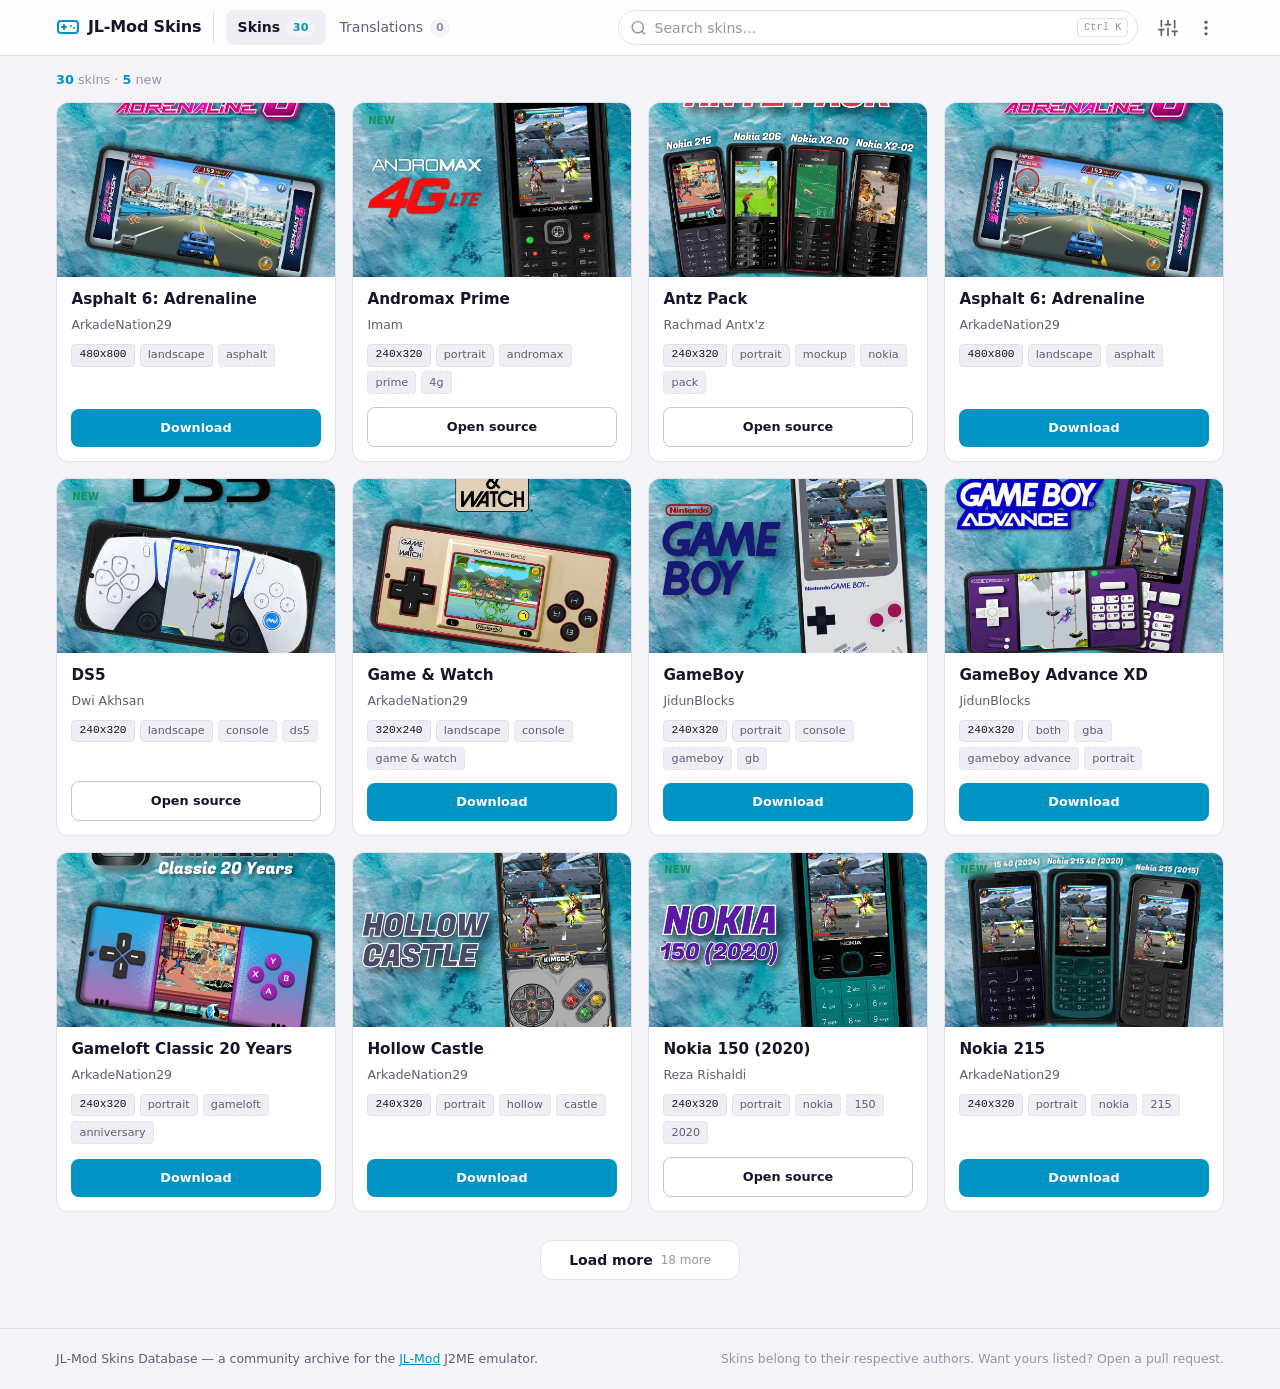
==== commit 4a644a67: "v3: refine + translations tab" ====
--- a/index.html
+++ b/index.html
@@ -4,51 +4,62 @@
     <meta charset="UTF-8">
     <meta name="viewport" content="width=device-width, initial-scale=1.0, viewport-fit=cover">
     <meta name="color-scheme" content="dark light">
-    <meta name="description" content="JL-Mod Skins Database - Find and download the best JL-Mod skins for your J2ME emulator.">
-    <meta name="theme-color" content="#0f0f0f" media="(prefers-color-scheme: dark)">
-    <meta name="theme-color" content="#f5f5f5" media="(prefers-color-scheme: light)">
+    <meta name="description" content="Community database of JL-Mod skins and translated J2ME games. Search, filter and download skins for the JL-Mod J2ME emulator.">
+    <meta name="theme-color" content="#0a0a0f" media="(prefers-color-scheme: dark)">
+    <meta name="theme-color" content="#f5f5f7" media="(prefers-color-scheme: light)">
+    <meta property="og:title" content="JL-Mod Skins Database">
+    <meta property="og:description" content="Find and download skins and translated JARs for the JL-Mod J2ME emulator.">
+    <meta property="og:type" content="website">
+    <meta property="og:image" content="thumb/asphalt6_thumb.jpg">
     <title>JL-Mod Skins Database</title>
-    <link rel="preconnect" href="https://cdn.jsdelivr.net">
+    <link rel="icon" href="assets/favicon.svg" type="image/svg+xml">
     <link rel="preload" href="assets/style.css" as="style">
     <link rel="stylesheet" href="assets/style.css">
 </head>
 <body>
     <a href="#main-content" class="skip-link">Skip to content</a>
 
-    <!-- Minimalist Header -->
     <header class="site-header">
         <div class="header-inner">
-            <!-- Brand -->
-            <a href="./" class="brand" aria-label="JL-Mod Skins Home">
-                <span class="brand-icon" aria-hidden="true">🎮</span>
-                <div class="brand-text">
-                    <h1>JL-Mod Skins</h1>
-                </div>
+            <a href="./" class="brand" aria-label="JL-Mod Skins Database home">
+                <svg class="brand-icon" viewBox="0 0 24 24" fill="none" stroke="currentColor" stroke-width="2" stroke-linecap="round" stroke-linejoin="round" aria-hidden="true">
+                    <rect x="2" y="6" width="20" height="12" rx="3"/>
+                    <path d="M6 12h4M8 10v4"/>
+                    <circle cx="15" cy="11" r="1" fill="currentColor" stroke="none"/>
+                    <circle cx="18" cy="13" r="1" fill="currentColor" stroke="none"/>
+                </svg>
+                <span class="brand-name">JL-Mod Skins</span>
             </a>
 
-            <!-- Search -->
+            <nav class="tabs" role="tablist" aria-label="Sections">
+                <button class="tab active" role="tab" id="tabSkins" aria-selected="true" aria-controls="panelSkins" data-tab="skins">
+                    Skins <span class="tab-count" id="countSkins" aria-hidden="true"></span>
+                </button>
+                <button class="tab" role="tab" id="tabTl" aria-selected="false" aria-controls="panelTl" data-tab="tl" tabindex="-1">
+                    Translations <span class="tab-count" id="countTl" aria-hidden="true"></span>
+                </button>
+            </nav>
+
             <div class="header-search">
                 <svg class="search-icon" viewBox="0 0 24 24" fill="none" stroke="currentColor" stroke-width="2" aria-hidden="true"><circle cx="11" cy="11" r="8"/><line x1="21" y1="21" x2="16.65" y2="16.65"/></svg>
-                <input type="search" id="searchInput" placeholder="Search skins..." autocomplete="off" aria-label="Search skins">
-            </div>
-
-            <!-- Actions -->
+                <input type="search" id="searchInput" placeholder="Search skins…" autocomplete="off" aria-label="Search">
+                <kbd class="search-kbd" aria-hidden="true">Ctrl K</kbd>
+            </div>
+
             <div class="header-actions">
-                <!-- Filter Toggle -->
-                <button class="icon-btn" id="filterToggle" aria-label="Open filters" title="Filters">
-                    <svg viewBox="0 0 24 24" fill="none" stroke="currentColor" stroke-width="2"><line x1="4" y1="21" x2="4" y2="14"/><line x1="4" y1="10" x2="4" y2="3"/><line x1="12" y1="21" x2="12" y2="12"/><line x1="12" y1="8" x2="12" y2="3"/><line x1="20" y1="21" x2="20" y2="16"/><line x1="20" y1="12" x2="20" y2="3"/><line x1="1" y1="14" x2="7" y2="14"/><line x1="9" y1="8" x2="15" y2="8"/><line x1="17" y1="16" x2="23" y2="16"/></svg>
-                </button>
-
-                <!-- More Menu Toggle -->
-                <button class="icon-btn" id="moreMenuToggle" aria-label="More options" title="More">
-                    <svg viewBox="0 0 24 24" fill="none" stroke="currentColor" stroke-width="2.5"><line x1="3" y1="12" x2="21" y2="12"/><line x1="3" y1="6" x2="21" y2="6"/><line x1="3" y1="18" x2="21" y2="18"/></svg>
-                </button>
-            </div>
-        </div>
-
-        <!-- Filter Panel (dropdown) -->
+                <button class="icon-btn" id="filterToggle" aria-label="Filters" aria-expanded="false" aria-controls="filterPanel" title="Filters">
+                    <svg viewBox="0 0 24 24" fill="none" stroke="currentColor" stroke-width="2" stroke-linecap="round"><line x1="4" y1="21" x2="4" y2="14"/><line x1="4" y1="10" x2="4" y2="3"/><line x1="12" y1="21" x2="12" y2="12"/><line x1="12" y1="8" x2="12" y2="3"/><line x1="20" y1="21" x2="20" y2="16"/><line x1="20" y1="12" x2="20" y2="3"/><line x1="1" y1="14" x2="7" y2="14"/><line x1="9" y1="8" x2="15" y2="8"/><line x1="17" y1="16" x2="23" y2="16"/></svg>
+                    <span class="filter-dot" id="filterDot" hidden></span>
+                </button>
+                <button class="icon-btn" id="moreMenuToggle" aria-label="More options" aria-expanded="false" aria-controls="moreMenu" title="More">
+                    <svg viewBox="0 0 24 24" fill="currentColor" stroke="none"><circle cx="12" cy="5" r="2"/><circle cx="12" cy="12" r="2"/><circle cx="12" cy="19" r="2"/></svg>
+                </button>
+            </div>
+        </div>
+
+        <!-- Filter panel: skins -->
         <div class="filter-panel" id="filterPanel" hidden>
-            <div class="filter-panel-inner">
+            <div class="filter-panel-inner" data-for="skins">
                 <div class="filter-row">
                     <div class="filter-group">
                         <label for="filterOrientation">Orientation</label>
@@ -61,113 +72,185 @@
                     <div class="filter-group">
                         <label for="filterCategory">Category</label>
                         <select id="filterCategory" class="filter-select">
-                            <option value="all">All Skins</option>
-                            <option value="device">📱 Device</option>
-                            <option value="game">🎮 Game</option>
-                            <option value="console">🕹️ Console</option>
-                            <option value="custom">✨ Custom</option>
-                        </select>
-                    </div>
-                    <div class="filter-group">
-                        <label for="filterSort">Sort</label>
+                            <option value="all">All</option>
+                            <option value="device">Device</option>
+                            <option value="game">Game</option>
+                            <option value="console">Console</option>
+                            <option value="custom">Custom</option>
+                        </select>
+                    </div>
+                    <div class="filter-group">
+                        <label for="filterResolution">Resolution</label>
+                        <select id="filterResolution" class="filter-select">
+                            <option value="all">All</option>
+                        </select>
+                    </div>
+                    <div class="filter-group">
+                        <label for="filterSort">Sort by</label>
                         <select id="filterSort" class="filter-select">
-                            <option value="newest">Newest</option>
-                            <option value="oldest">Oldest</option>
-                            <option value="name-asc">Name A-Z</option>
-                            <option value="name-desc">Name Z-A</option>
+                            <option value="newest">Newest first</option>
+                            <option value="oldest">Oldest first</option>
+                            <option value="name-asc">Name A–Z</option>
+                            <option value="name-desc">Name Z–A</option>
                         </select>
                     </div>
                 </div>
-                <div class="filter-panel-footer">
-                    <button class="reset-btn-sm" id="resetFilters">
-                        <svg viewBox="0 0 24 24" fill="none" stroke="currentColor" stroke-width="2" width="14" height="14"><polyline points="1 4 1 10 7 10"/><path d="M3.51 15a9 9 0 1 0 2.13-9.36L1 10"/></svg>
-                        Reset
-                    </button>
-                    <span class="filter-count" id="filterCount"></span>
+            </div>
+            <div class="filter-panel-inner" data-for="tl" hidden>
+                <div class="filter-row">
+                    <div class="filter-group">
+                        <label for="tlFilterResolution">Resolution</label>
+                        <select id="tlFilterResolution" class="filter-select">
+                            <option value="all">All</option>
+                        </select>
+                    </div>
+                    <div class="filter-group">
+                        <label for="tlFilterSort">Sort by</label>
+                        <select id="tlFilterSort" class="filter-select">
+                            <option value="newest">Newest first</option>
+                            <option value="oldest">Oldest first</option>
+                            <option value="name-asc">Name A–Z</option>
+                            <option value="name-desc">Name Z–A</option>
+                            <option value="size-asc">Smallest first</option>
+                            <option value="size-desc">Largest first</option>
+                        </select>
+                    </div>
                 </div>
             </div>
-        </div>
-
-        <!-- More Menu (dropdown) -->
+            <div class="filter-panel-footer">
+                <button class="reset-btn-sm" id="resetFilters">Reset filters</button>
+                <span class="filter-count" id="filterCount"></span>
+            </div>
+        </div>
+
+        <!-- More menu -->
         <div class="more-menu" id="moreMenu" hidden>
-            <button class="menu-item" id="viewToggle" aria-label="Toggle view">
+            <button class="menu-item" id="viewToggle">
                 <span class="menu-item-icon">
-                    <svg class="icon-grid" viewBox="0 0 24 24" fill="none" stroke="currentColor" stroke-width="2"><rect x="3" y="3" width="7" height="7"/><rect x="14" y="3" width="7" height="7"/><rect x="3" y="14" width="7" height="7"/><rect x="14" y="14" width="7" height="7"/></svg>
-                    <svg class="icon-list" viewBox="0 0 24 24" fill="none" stroke="currentColor" stroke-width="2"><line x1="8" y1="6" x2="21" y2="6"/><line x1="8" y1="12" x2="21" y2="12"/><line x1="8" y1="18" x2="21" y2="18"/><line x1="3" y1="6" x2="3.01" y2="6"/><line x1="3" y1="12" x2="3.01" y2="12"/><line x1="3" y1="18" x2="3.01" y2="18"/></svg>
+                    <svg class="icon-grid" viewBox="0 0 24 24" fill="none" stroke="currentColor" stroke-width="2"><rect x="3" y="3" width="7" height="7" rx="1"/><rect x="14" y="3" width="7" height="7" rx="1"/><rect x="3" y="14" width="7" height="7" rx="1"/><rect x="14" y="14" width="7" height="7" rx="1"/></svg>
+                    <svg class="icon-list" viewBox="0 0 24 24" fill="none" stroke="currentColor" stroke-width="2" stroke-linecap="round"><line x1="8" y1="6" x2="21" y2="6"/><line x1="8" y1="12" x2="21" y2="12"/><line x1="8" y1="18" x2="21" y2="18"/><line x1="3" y1="6" x2="3.01" y2="6"/><line x1="3" y1="12" x2="3.01" y2="12"/><line x1="3" y1="18" x2="3.01" y2="18"/></svg>
                 </span>
-                <span class="menu-item-text" id="viewToggleText">Grid View</span>
+                <span class="menu-item-text" id="viewToggleText">Grid view</span>
             </button>
-            <button class="menu-item" id="themeToggle" aria-label="Toggle theme">
+            <button class="menu-item" id="themeToggle">
                 <span class="menu-item-icon">
                     <svg class="icon-moon" viewBox="0 0 24 24" fill="none" stroke="currentColor" stroke-width="2"><path d="M21 12.79A9 9 0 1 1 11.21 3 7 7 0 0 0 21 12.79z"/></svg>
-                    <svg class="icon-sun" viewBox="0 0 24 24" fill="none" stroke="currentColor" stroke-width="2"><circle cx="12" cy="12" r="5"/><line x1="12" y1="1" x2="12" y2="3"/><line x1="12" y1="21" x2="12" y2="23"/><line x1="4.22" y1="4.22" x2="5.64" y2="5.64"/><line x1="18.36" y1="18.36" x2="19.78" y2="19.78"/><line x1="1" y1="12" x2="3" y2="12"/><line x1="21" y1="12" x2="23" y2="12"/><line x1="4.22" y1="19.78" x2="5.64" y2="18.36"/><line x1="18.36" y1="5.64" x2="19.78" y2="4.22"/></svg>
+                    <svg class="icon-sun" viewBox="0 0 24 24" fill="none" stroke="currentColor" stroke-width="2" stroke-linecap="round"><circle cx="12" cy="12" r="5"/><line x1="12" y1="1" x2="12" y2="3"/><line x1="12" y1="21" x2="12" y2="23"/><line x1="4.22" y1="4.22" x2="5.64" y2="5.64"/><line x1="18.36" y1="18.36" x2="19.78" y2="19.78"/><line x1="1" y1="12" x2="3" y2="12"/><line x1="21" y1="12" x2="23" y2="12"/><line x1="4.22" y1="19.78" x2="5.64" y2="18.36"/><line x1="18.36" y1="5.64" x2="19.78" y2="4.22"/></svg>
                 </span>
-                <span class="menu-item-text" id="themeToggleText">Dark Mode</span>
+                <span class="menu-item-text" id="themeToggleText">Light mode</span>
             </button>
+            <a class="menu-item" id="repoLink" href="https://github.com" target="_blank" rel="noopener">
+                <span class="menu-item-icon">
+                    <svg viewBox="0 0 24 24" fill="currentColor" stroke="none"><path d="M12 .5C5.65.5.5 5.65.5 12c0 5.08 3.29 9.39 7.86 10.91.58.1.79-.25.79-.56v-2.17c-3.2.7-3.87-1.37-3.87-1.37-.52-1.33-1.28-1.68-1.28-1.68-1.05-.71.08-.7.08-.7 1.16.08 1.77 1.19 1.77 1.19 1.03 1.76 2.7 1.25 3.36.96.1-.75.4-1.25.73-1.54-2.55-.29-5.24-1.28-5.24-5.69 0-1.26.45-2.29 1.19-3.09-.12-.29-.52-1.46.11-3.05 0 0 .97-.31 3.17 1.18a11 11 0 0 1 5.78 0c2.2-1.49 3.17-1.18 3.17-1.18.63 1.59.23 2.76.11 3.05.74.8 1.19 1.83 1.19 3.09 0 4.42-2.69 5.39-5.26 5.68.41.36.78 1.06.78 2.14v3.17c0 .31.21.67.8.56A11.5 11.5 0 0 0 23.5 12C23.5 5.65 18.35.5 12 .5z"/></svg>
+                </span>
+                <span class="menu-item-text">View on GitHub</span>
+            </a>
         </div>
     </header>
 
     <main id="main-content">
-        <!-- Stats -->
-        <section class="stats-bar" aria-label="Statistics">
-            <span id="statsText">Loading skins...</span>
-        </section>
-
-        <!-- Results -->
-        <section class="results-section" aria-label="Skin results">
+        <!-- ================= SKINS ================= -->
+        <section class="panel" id="panelSkins" role="tabpanel" aria-labelledby="tabSkins">
+            <div class="stats-bar" id="statsSkins">Loading skins…</div>
+
             <div class="skins-grid" id="skinsGrid" role="list">
-                <!-- Skeletons -->
-                <article class="skin-card skeleton" role="listitem" aria-hidden="true"><div class="skeleton-image"></div><div class="skeleton-body"><div class="skeleton-title"></div><div class="skeleton-meta"></div><div class="skeleton-tags"></div><div class="skeleton-btn"></div></div></article>
-                <article class="skin-card skeleton" role="listitem" aria-hidden="true"><div class="skeleton-image"></div><div class="skeleton-body"><div class="skeleton-title"></div><div class="skeleton-meta"></div><div class="skeleton-tags"></div><div class="skeleton-btn"></div></div></article>
-                <article class="skin-card skeleton" role="listitem" aria-hidden="true"><div class="skeleton-image"></div><div class="skeleton-body"><div class="skeleton-title"></div><div class="skeleton-meta"></div><div class="skeleton-tags"></div><div class="skeleton-btn"></div></div></article>
-                <article class="skin-card skeleton" role="listitem" aria-hidden="true"><div class="skeleton-image"></div><div class="skeleton-body"><div class="skeleton-title"></div><div class="skeleton-meta"></div><div class="skeleton-tags"></div><div class="skeleton-btn"></div></div></article>
-                <article class="skin-card skeleton" role="listitem" aria-hidden="true"><div class="skeleton-image"></div><div class="skeleton-body"><div class="skeleton-title"></div><div class="skeleton-meta"></div><div class="skeleton-tags"></div><div class="skeleton-btn"></div></div></article>
-                <article class="skin-card skeleton" role="listitem" aria-hidden="true"><div class="skeleton-image"></div><div class="skeleton-body"><div class="skeleton-title"></div><div class="skeleton-meta"></div><div class="skeleton-tags"></div><div class="skeleton-btn"></div></div></article>
+                <article class="skin-card skeleton" aria-hidden="true"><div class="skeleton-image"></div><div class="skeleton-body"><div class="skeleton-line w70"></div><div class="skeleton-line w45"></div><div class="skeleton-line w55"></div></div></article>
+                <article class="skin-card skeleton" aria-hidden="true"><div class="skeleton-image"></div><div class="skeleton-body"><div class="skeleton-line w70"></div><div class="skeleton-line w45"></div><div class="skeleton-line w55"></div></div></article>
+                <article class="skin-card skeleton" aria-hidden="true"><div class="skeleton-image"></div><div class="skeleton-body"><div class="skeleton-line w70"></div><div class="skeleton-line w45"></div><div class="skeleton-line w55"></div></div></article>
+                <article class="skin-card skeleton" aria-hidden="true"><div class="skeleton-image"></div><div class="skeleton-body"><div class="skeleton-line w70"></div><div class="skeleton-line w45"></div><div class="skeleton-line w55"></div></div></article>
             </div>
 
             <div class="load-more-wrap" id="loadMoreWrap">
                 <button class="load-more-btn" id="loadMoreBtn">
-                    <span class="btn-text">Load More</span>
+                    <span class="btn-text">Load more</span>
                     <span class="btn-count" id="loadMoreCount"></span>
                 </button>
             </div>
 
-            <div class="empty-state" id="emptyState" hidden>
-                <div class="empty-icon">🔍</div>
-                <h2>No skins found</h2>
-                <p>Try adjusting your search or filters</p>
-                <button class="reset-btn" id="resetEmpty">Reset all filters</button>
-            </div>
-
-            <div class="error-state" id="errorState" hidden>
-                <div class="empty-icon">⚠️</div>
-                <h2>Failed to load skins</h2>
-                <p>Make sure <code>cards/index.json</code> exists and is accessible</p>
-                <button class="reset-btn" id="retryLoad">Try Again</button>
+            <div class="state-box" id="emptyState" hidden>
+                <h2>No skins match</h2>
+                <p>Try a different search term or clear the filters.</p>
+                <button class="reset-btn" id="resetEmpty">Clear filters</button>
+            </div>
+
+            <div class="state-box" id="errorState" hidden>
+                <h2>Couldn't load the skin list</h2>
+                <p><code>cards/index.json</code> is missing or unreachable. Run <code>node scripts/build-index.js</code> or push to trigger the workflow.</p>
+                <button class="reset-btn" id="retryLoad">Try again</button>
+            </div>
+        </section>
+
+        <!-- ================= TRANSLATIONS ================= -->
+        <section class="panel" id="panelTl" role="tabpanel" aria-labelledby="tabTl" hidden>
+            <div class="tl-intro">
+                <div class="stats-bar" id="statsTl">Loading translations…</div>
+                <p class="tl-note">J2ME games translated to Indonesian by the site author. Drop the .jar into JL-Mod (or any J2ME emulator) to play.</p>
+            </div>
+
+            <div class="tl-table-wrap">
+                <table class="tl-table" id="tlTable">
+                    <thead>
+                        <tr>
+                            <th scope="col">Title</th>
+                            <th scope="col" class="col-device">Device</th>
+                            <th scope="col" class="col-res">Resolution</th>
+                            <th scope="col" class="col-size">Size</th>
+                            <th scope="col" class="col-date">Added</th>
+                            <th scope="col" class="col-dl"><span class="visually-hidden">Download</span></th>
+                        </tr>
+                    </thead>
+                    <tbody id="tlBody">
+                        <tr class="tl-skeleton" aria-hidden="true"><td colspan="6"><div class="skeleton-line w55"></div></td></tr>
+                        <tr class="tl-skeleton" aria-hidden="true"><td colspan="6"><div class="skeleton-line w70"></div></td></tr>
+                        <tr class="tl-skeleton" aria-hidden="true"><td colspan="6"><div class="skeleton-line w45"></div></td></tr>
+                    </tbody>
+                </table>
+            </div>
+
+            <div class="state-box" id="tlEmpty" hidden>
+                <h2>No translations match</h2>
+                <p>Try a different search term or clear the filters.</p>
+                <button class="reset-btn" id="tlResetEmpty">Clear filters</button>
+            </div>
+
+            <div class="state-box" id="tlNone" hidden>
+                <h2>Nothing here yet</h2>
+                <p>Translated .jar files will appear here automatically once they're added to the <code>tl/</code> folder.</p>
+            </div>
+
+            <div class="state-box" id="tlError" hidden>
+                <h2>Couldn't load the translation list</h2>
+                <p><code>tl/index.json</code> is missing or unreachable.</p>
+                <button class="reset-btn" id="tlRetry">Try again</button>
             </div>
         </section>
     </main>
 
+    <footer class="site-footer">
+        <div class="footer-inner">
+            <span>JL-Mod Skins Database — a community archive for the <a href="https://github.com/woesss/JL-Mod" target="_blank" rel="noopener">JL-Mod</a> J2ME emulator.</span>
+            <span class="footer-muted">Skins belong to their respective authors. Want yours listed? Open a pull request.</span>
+        </div>
+    </footer>
+
     <!-- Modal -->
-    <div class="modal-overlay" id="modalOverlay" role="dialog" aria-modal="true" aria-label="Skin details" hidden>
+    <div class="modal-overlay" id="modalOverlay" role="dialog" aria-modal="true" aria-labelledby="modalTitle" hidden>
         <div class="modal-sheet" id="modalSheet">
             <button class="modal-close" id="modalClose" aria-label="Close">
-                <svg viewBox="0 0 24 24" fill="none" stroke="currentColor" stroke-width="2.5"><line x1="18" y1="6" x2="6" y2="18"/><line x1="6" y1="6" x2="18" y2="18"/></svg>
+                <svg viewBox="0 0 24 24" fill="none" stroke="currentColor" stroke-width="2.5" stroke-linecap="round"><line x1="18" y1="6" x2="6" y2="18"/><line x1="6" y1="6" x2="18" y2="18"/></svg>
             </button>
             <div class="modal-image-wrap">
-                <img class="modal-image" id="modalImage" src="" alt="" loading="lazy">
+                <img class="modal-image" id="modalImage" src="" alt="" decoding="async">
                 <div class="modal-image-placeholder" id="modalImagePlaceholder" aria-hidden="true"></div>
             </div>
             <div class="modal-body" id="modalBody"></div>
         </div>
     </div>
 
-    <!-- Back to top -->
     <button class="back-to-top" id="backToTop" aria-label="Back to top" hidden>
-        <svg viewBox="0 0 24 24" fill="none" stroke="currentColor" stroke-width="2.5"><polyline points="18 15 12 9 6 15"/></svg>
+        <svg viewBox="0 0 24 24" fill="none" stroke="currentColor" stroke-width="2.5" stroke-linecap="round"><polyline points="18 15 12 9 6 15"/></svg>
     </button>
 
-    <!-- Toast -->
     <div class="toast-container" id="toastContainer" aria-live="polite" aria-atomic="true"></div>
 
     <script src="assets/script.js" defer></script>
--- a/assets/style.css
+++ b/assets/style.css
@@ -1,6 +1,5 @@
 /* ============================================
-   JL-Mod Skins Database v2.2 - Minimalist Header
-   Single bar: Brand | Search | Filter + Menu
+   JL-Mod Skins Database v3.0
    ============================================ */
 
 :root {
@@ -9,72 +8,74 @@
     --bg-card: #1a1a24;
     --bg-elevated: #222230;
     --text-primary: #f0f0f5;
-    --text-secondary: #8a8a9a;
-    --text-muted: #5a5a6a;
+    --text-secondary: #9a9aaa;
+    --text-muted: #62627a;
     --accent: #00d4ff;
-    --accent-hover: #00b8e0;
-    --accent-glow: rgba(0, 212, 255, 0.15);
-    --border: #2a2a3a;
-    --border-hover: #3a3a50;
-    --success: #00e676;
-    --success-bg: rgba(0, 230, 118, 0.1);
+    --accent-hover: #33ddff;
+    --accent-ink: #061218;
+    --accent-glow: rgba(0, 212, 255, 0.14);
+    --border: #26263a;
+    --border-hover: #3c3c58;
+    --success: #35e58a;
+    --success-bg: rgba(53, 229, 138, 0.12);
     --radius-sm: 8px;
     --radius-md: 12px;
     --radius-lg: 16px;
     --shadow-sm: 0 2px 8px rgba(0,0,0,0.3);
-    --shadow-md: 0 8px 24px rgba(0,0,0,0.4);
-    --shadow-glow: 0 0 20px var(--accent-glow);
-    --transition-fast: 150ms ease;
-    --transition-base: 250ms ease;
-    --transition-slow: 350ms ease;
+    --shadow-md: 0 12px 32px rgba(0,0,0,0.45);
+    --fast: 140ms ease;
+    --base: 220ms ease;
     --header-height: 56px;
-    --max-width: 1400px;
-    --skeleton-bg: #252535;
-    --skeleton-shine: #303045;
+    --max-width: 1200px;
+    --skeleton-bg: #22222f;
+    --skeleton-shine: #2e2e40;
+    --font: "Inter", "Segoe UI", system-ui, -apple-system, Roboto, sans-serif;
+    --mono: ui-monospace, "SF Mono", Menlo, Consolas, monospace;
 }
 
 body.light-mode {
-    --bg-primary: #f5f5f7;
+    --bg-primary: #f4f4f8;
     --bg-secondary: #ffffff;
     --bg-card: #ffffff;
-    --bg-elevated: #f0f0f5;
-    --text-primary: #1a1a2e;
-    --text-secondary: #6b6b7b;
-    --text-muted: #a0a0b0;
-    --border: #e0e0e8;
-    --border-hover: #c0c0d0;
-    --accent-glow: rgba(0, 180, 220, 0.12);
-    --shadow-sm: 0 2px 8px rgba(0,0,0,0.06);
-    --shadow-md: 0 8px 24px rgba(0,0,0,0.08);
+    --bg-elevated: #eeeef4;
+    --text-primary: #16162a;
+    --text-secondary: #5f5f74;
+    --text-muted: #9494a8;
+    --accent: #0093c4;
+    --accent-hover: #0080ab;
+    --accent-ink: #ffffff;
+    --accent-glow: rgba(0, 147, 196, 0.12);
+    --border: #e0e0ea;
+    --border-hover: #c4c4d4;
+    --success: #14915a;
+    --success-bg: rgba(20, 145, 90, 0.12);
+    --shadow-sm: 0 2px 8px rgba(20,20,40,0.06);
+    --shadow-md: 0 12px 32px rgba(20,20,40,0.12);
     --skeleton-bg: #e8e8f0;
-    --skeleton-shine: #f0f0f8;
+    --skeleton-shine: #f4f4fa;
 }
 
 *, *::before, *::after { margin: 0; padding: 0; box-sizing: border-box; }
-
-html {
-    scroll-behavior: smooth;
-    -webkit-font-smoothing: antialiased;
-    -moz-osx-font-smoothing: grayscale;
-}
+html { scroll-behavior: smooth; -webkit-font-smoothing: antialiased; -moz-osx-font-smoothing: grayscale; }
 
 @media (prefers-reduced-motion: reduce) {
     html { scroll-behavior: auto; }
-    *, *::before, *::after {
-        animation-duration: 0.01ms !important;
-        animation-iteration-count: 1 !important;
-        transition-duration: 0.01ms !important;
-    }
+    *, *::before, *::after { animation-duration: 0.01ms !important; animation-iteration-count: 1 !important; transition-duration: 0.01ms !important; }
 }
 
 body {
-    font-family: 'Segoe UI', system-ui, -apple-system, BlinkMacSystemFont, Roboto, sans-serif;
+    font-family: var(--font);
     background: var(--bg-primary);
     color: var(--text-primary);
-    line-height: 1.6;
+    line-height: 1.55;
     min-height: 100vh;
     padding-top: var(--header-height);
-}
+    display: flex;
+    flex-direction: column;
+}
+main { flex: 1; }
+a { color: var(--accent); }
+[hidden] { display: none !important; }
 
 .visually-hidden {
     position: absolute; width: 1px; height: 1px; padding: 0; margin: -1px;
@@ -83,1083 +84,401 @@
 
 .skip-link {
     position: absolute; top: -100%; left: 50%; transform: translateX(-50%);
-    background: var(--accent); color: var(--bg-primary); padding: 0.75rem 1.5rem;
-    border-radius: var(--radius-md); font-weight: 600; z-index: 9999;
-    transition: top var(--transition-fast);
+    background: var(--accent); color: var(--accent-ink); padding: 0.75rem 1.5rem;
+    border-radius: var(--radius-md); font-weight: 600; z-index: 9999; transition: top var(--fast);
 }
 .skip-link:focus { top: 1rem; outline: 3px solid var(--text-primary); outline-offset: 2px; }
 
-/* ============================================
-   MINIMALIST HEADER
+:focus-visible { outline: 2px solid var(--accent); outline-offset: 2px; }
+
+/* ============================================
+   HEADER
    ============================================ */
 .site-header {
-    position: fixed;
-    top: 0; left: 0; right: 0;
+    position: fixed; top: 0; left: 0; right: 0;
     height: var(--header-height);
-    background: rgba(10, 10, 15, 0.92);
-    backdrop-filter: blur(20px) saturate(180%);
-    -webkit-backdrop-filter: blur(20px) saturate(180%);
+    background: rgba(10, 10, 15, 0.88);
+    backdrop-filter: blur(16px) saturate(160%);
+    -webkit-backdrop-filter: blur(16px) saturate(160%);
     border-bottom: 1px solid var(--border);
     z-index: 1000;
-    transition: background var(--transition-base);
-}
-
-body.light-mode .site-header {
-    background: rgba(255, 255, 255, 0.92);
-}
+}
+body.light-mode .site-header { background: rgba(255, 255, 255, 0.88); }
 
 .header-inner {
-    max-width: var(--max-width);
-    margin: 0 auto;
-    height: 100%;
-    padding: 0 1rem;
-    display: flex;
-    align-items: center;
-    gap: 0.75rem;
-}
-
-/* Brand */
-.brand {
-    display: flex;
-    align-items: center;
-    gap: 0.5rem;
-    text-decoration: none;
-    color: inherit;
-    flex-shrink: 0;
-}
-
-.brand-icon {
-    font-size: 1.5rem;
-    line-height: 1;
-    filter: drop-shadow(0 0 6px var(--accent-glow));
-}
-
-.brand-text h1 {
-    font-size: 1.1rem;
-    font-weight: 700;
-    color: var(--text-primary);
-    letter-spacing: -0.02em;
-    line-height: 1.2;
-}
-
-/* Search in header */
-.header-search {
-    flex: 1;
-    position: relative;
-    max-width: 600px;
-    margin: 0 auto;
-}
-
+    max-width: var(--max-width); margin: 0 auto; height: 100%;
+    padding: 0 1rem; display: flex; align-items: center; gap: 0.75rem;
+}
+
+.brand { display: flex; align-items: center; gap: 0.5rem; text-decoration: none; color: inherit; flex-shrink: 0; }
+.brand-icon { width: 24px; height: 24px; color: var(--accent); }
+.brand-name { font-size: 1rem; font-weight: 700; letter-spacing: -0.01em; white-space: nowrap; }
+
+/* Tabs */
+.tabs { display: flex; gap: 0.15rem; flex-shrink: 0; border-left: 1px solid var(--border); padding-left: 0.75rem; }
+.tab {
+    display: inline-flex; align-items: center; gap: 0.4rem;
+    padding: 0.4rem 0.7rem; border: none; border-radius: var(--radius-sm);
+    background: transparent; color: var(--text-secondary);
+    font: inherit; font-size: 0.875rem; font-weight: 500; cursor: pointer;
+    transition: color var(--fast), background var(--fast);
+    white-space: nowrap;
+}
+.tab:hover { color: var(--text-primary); background: var(--bg-elevated); }
+.tab.active { color: var(--text-primary); background: var(--bg-elevated); font-weight: 600; }
+.tab-count {
+    font-size: 0.7rem; font-weight: 600; color: var(--text-muted);
+    background: var(--bg-primary); padding: 0.05rem 0.4rem; border-radius: 999px; min-width: 1.4em; text-align: center;
+}
+.tab-count:empty { display: none; }
+.tab.active .tab-count { color: var(--accent); }
+
+/* Search */
+.header-search { flex: 1; position: relative; max-width: 520px; margin-left: auto; }
 .header-search .search-icon {
-    position: absolute;
-    left: 0.75rem;
-    top: 50%;
-    transform: translateY(-50%);
-    width: 18px;
-    height: 18px;
-    color: var(--text-muted);
-    pointer-events: none;
-    transition: color var(--transition-fast);
-}
-
-.header-search:focus-within .search-icon {
-    color: var(--accent);
-}
-
+    position: absolute; left: 0.75rem; top: 50%; transform: translateY(-50%);
+    width: 17px; height: 17px; color: var(--text-muted); pointer-events: none; transition: color var(--fast);
+}
+.header-search:focus-within .search-icon { color: var(--accent); }
 #searchInput {
-    width: 100%;
-    padding: 0.6rem 0.75rem 0.6rem 2.25rem;
-    background: var(--bg-card);
-    border: 1px solid var(--border);
-    border-radius: 100px;
-    color: var(--text-primary);
-    font-size: 0.9rem;
-    font-family: inherit;
-    transition: all var(--transition-fast);
-    outline: none;
-}
-
+    width: 100%; padding: 0.55rem 3.4rem 0.55rem 2.25rem;
+    background: var(--bg-card); border: 1px solid var(--border); border-radius: 999px;
+    color: var(--text-primary); font-size: 0.875rem; font-family: inherit; outline: none;
+    transition: border-color var(--fast), box-shadow var(--fast);
+}
 #searchInput::placeholder { color: var(--text-muted); }
-
-#searchInput:focus {
-    border-color: var(--accent);
-    box-shadow: 0 0 0 3px var(--accent-glow);
-    background: var(--bg-elevated);
-}
-
-/* Header Actions */
-.header-actions {
-    display: flex;
-    align-items: center;
-    gap: 0.25rem;
-    flex-shrink: 0;
-}
-
+#searchInput:focus { border-color: var(--accent); box-shadow: 0 0 0 3px var(--accent-glow); }
+#searchInput::-webkit-search-cancel-button { cursor: pointer; }
+.search-kbd {
+    position: absolute; right: 0.6rem; top: 50%; transform: translateY(-50%);
+    font-family: var(--mono); font-size: 0.65rem; color: var(--text-muted);
+    border: 1px solid var(--border); border-radius: 4px; padding: 0.05rem 0.35rem; pointer-events: none;
+}
+.header-search:focus-within .search-kbd { display: none; }
+
+/* Actions */
+.header-actions { display: flex; align-items: center; gap: 0.15rem; flex-shrink: 0; }
 .icon-btn {
-    width: 36px;
-    height: 36px;
-    border-radius: var(--radius-sm);
-    border: none;
-    background: transparent;
-    color: var(--text-secondary);
-    cursor: pointer;
-    display: flex;
-    align-items: center;
-    justify-content: center;
-    transition: all var(--transition-fast);
-    position: relative;
-}
-
-.icon-btn:hover {
-    color: var(--accent);
-    background: var(--accent-glow);
-}
-
-.icon-btn:focus-visible {
-    outline: 2px solid var(--accent);
-    outline-offset: 2px;
-}
-
-.icon-btn svg {
-    width: 20px;
-    height: 20px;
-}
-
-.icon-btn.active {
-    color: var(--accent);
-    background: var(--accent-glow);
-}
-
-/* ============================================
-   FILTER PANEL (dropdown)
-   ============================================ */
-.filter-panel {
-    position: absolute;
-    top: calc(100% + 4px);
-    right: 1rem;
-    width: min(320px, calc(100vw - 2rem));
-    background: var(--bg-card);
-    border: 1px solid var(--border);
-    border-radius: var(--radius-md);
-    box-shadow: var(--shadow-md);
-    z-index: 999;
-    overflow: hidden;
-    opacity: 0;
-    transform: translateY(-8px);
-    transition: opacity var(--transition-fast), transform var(--transition-fast), visibility var(--transition-fast);
-    visibility: hidden;
-}
-
-.filter-panel:not([hidden]) {
-    opacity: 1;
-    transform: translateY(0);
-    visibility: visible;
-}
-
-.filter-panel-inner {
-    padding: 1rem;
-}
-
-.filter-row {
-    display: flex;
-    flex-direction: column;
-    gap: 0.75rem;
-}
-
-.filter-group {
-    display: flex;
-    flex-direction: column;
-    gap: 0.35rem;
-}
-
-.filter-group label {
-    font-size: 0.75rem;
-    color: var(--text-muted);
-    font-weight: 500;
-    text-transform: uppercase;
-    letter-spacing: 0.05em;
-}
-
+    width: 36px; height: 36px; border-radius: var(--radius-sm); border: none; background: transparent;
+    color: var(--text-secondary); cursor: pointer; display: flex; align-items: center; justify-content: center;
+    transition: color var(--fast), background var(--fast); position: relative;
+}
+.icon-btn:hover, .icon-btn.active { color: var(--accent); background: var(--accent-glow); }
+.icon-btn svg { width: 20px; height: 20px; }
+.filter-dot {
+    position: absolute; top: 7px; right: 7px; width: 7px; height: 7px;
+    border-radius: 50%; background: var(--accent); box-shadow: 0 0 0 2px var(--bg-primary);
+}
+
+/* ============================================
+   DROPDOWNS
+   ============================================ */
+.filter-panel, .more-menu {
+    position: absolute; top: calc(100% + 6px); right: 1rem;
+    background: var(--bg-card); border: 1px solid var(--border); border-radius: var(--radius-md);
+    box-shadow: var(--shadow-md); z-index: 999; overflow: hidden;
+    animation: drop-in var(--fast) both;
+}
+@keyframes drop-in { from { opacity: 0; transform: translateY(-6px); } to { opacity: 1; transform: none; } }
+
+.filter-panel { width: min(340px, calc(100vw - 2rem)); }
+.filter-panel-inner { padding: 1rem 1rem 0.25rem; }
+.filter-row { display: grid; grid-template-columns: 1fr 1fr; gap: 0.75rem; }
+.filter-group { display: flex; flex-direction: column; gap: 0.3rem; }
+.filter-group label { font-size: 0.75rem; color: var(--text-secondary); font-weight: 500; }
 .filter-select {
-    padding: 0.5rem 0.75rem;
-    background: var(--bg-elevated);
-    border: 1px solid var(--border);
-    border-radius: var(--radius-sm);
-    color: var(--text-primary);
-    font-size: 0.85rem;
-    font-family: inherit;
-    cursor: pointer;
-    appearance: none;
-    background-image: url("data:image/svg+xml,%3Csvg xmlns='http://www.w3.org/2000/svg' width='12' height='12' viewBox='0 0 24 24' fill='none' stroke='%238a8a9a' stroke-width='2'%3E%3Cpolyline points='6 9 12 15 18 9'/%3E%3C/svg%3E");
-    background-repeat: no-repeat;
-    background-position: right 0.6rem center;
-    padding-right: 2rem;
-    transition: border-color var(--transition-fast);
-}
-
-.filter-select:focus {
-    outline: none;
-    border-color: var(--accent);
-}
+    padding: 0.5rem 2rem 0.5rem 0.7rem; background: var(--bg-elevated); border: 1px solid var(--border);
+    border-radius: var(--radius-sm); color: var(--text-primary); font-size: 0.85rem; font-family: inherit;
+    cursor: pointer; appearance: none;
+    background-image: url("data:image/svg+xml,%3Csvg xmlns='http://www.w3.org/2000/svg' width='12' height='12' viewBox='0 0 24 24' fill='none' stroke='%239a9aaa' stroke-width='2'%3E%3Cpolyline points='6 9 12 15 18 9'/%3E%3C/svg%3E");
+    background-repeat: no-repeat; background-position: right 0.6rem center;
+    transition: border-color var(--fast);
+}
+.filter-select:focus { outline: none; border-color: var(--accent); }
 
 .filter-panel-footer {
-    display: flex;
-    align-items: center;
-    justify-content: space-between;
-    margin-top: 1rem;
-    padding-top: 0.75rem;
-    border-top: 1px solid var(--border);
-}
-
+    display: flex; align-items: center; justify-content: space-between;
+    margin: 0.75rem 1rem 0; padding: 0.75rem 0 1rem; border-top: 1px solid var(--border);
+}
 .reset-btn-sm {
-    display: flex;
-    align-items: center;
-    gap: 0.4rem;
-    padding: 0.4rem 0.8rem;
-    background: transparent;
-    border: 1px solid var(--border);
-    border-radius: var(--radius-sm);
-    color: var(--text-secondary);
-    font-size: 0.8rem;
-    font-family: inherit;
-    cursor: pointer;
-    transition: all var(--transition-fast);
-}
-
-.reset-btn-sm:hover {
-    border-color: var(--accent);
-    color: var(--accent);
-    background: var(--accent-glow);
-}
-
-.reset-btn-sm:focus-visible {
-    outline: 2px solid var(--accent);
-    outline-offset: 2px;
-}
-
-.filter-count {
-    font-size: 0.8rem;
-    color: var(--text-muted);
-}
-
-/* ============================================
-   MORE MENU (dropdown)
-   ============================================ */
-.more-menu {
-    position: absolute;
-    top: calc(100% + 4px);
-    right: 1rem;
-    min-width: 180px;
-    background: var(--bg-card);
-    border: 1px solid var(--border);
-    border-radius: var(--radius-md);
-    box-shadow: var(--shadow-md);
-    z-index: 999;
-    overflow: hidden;
-    opacity: 0;
-    transform: translateY(-8px);
-    transition: opacity var(--transition-fast), transform var(--transition-fast), visibility var(--transition-fast);
-    visibility: hidden;
-}
-
-.more-menu:not([hidden]) {
-    opacity: 1;
-    transform: translateY(0);
-    visibility: visible;
-}
-
+    padding: 0.4rem 0.8rem; background: transparent; border: 1px solid var(--border); border-radius: var(--radius-sm);
+    color: var(--text-secondary); font-size: 0.8rem; font-family: inherit; cursor: pointer;
+    transition: border-color var(--fast), color var(--fast), background var(--fast);
+}
+.reset-btn-sm:hover { border-color: var(--accent); color: var(--accent); background: var(--accent-glow); }
+.filter-count { font-size: 0.78rem; color: var(--text-muted); }
+
+.more-menu { min-width: 190px; padding: 0.3rem; }
 .menu-item {
-    display: flex;
-    align-items: center;
-    gap: 0.75rem;
-    width: 100%;
-    padding: 0.85rem 1rem;
-    background: none;
-    border: none;
-    color: var(--text-primary);
-    font-size: 0.9rem;
-    font-family: inherit;
-    cursor: pointer;
-    transition: background var(--transition-fast);
-    text-align: left;
-}
-
-.menu-item:hover {
-    background: var(--bg-elevated);
-}
-
-.menu-item:focus-visible {
-    outline: none;
-    background: var(--bg-elevated);
-}
-
-.menu-item-icon {
-    width: 20px;
-    height: 20px;
-    display: flex;
-    align-items: center;
-    justify-content: center;
-    position: relative;
-    color: var(--text-secondary);
-}
-
-.menu-item-icon svg {
-    width: 18px;
-    height: 18px;
-    position: absolute;
-    transition: opacity var(--transition-fast), transform var(--transition-fast);
-}
-
-/* View toggle icons */
-.menu-item .icon-grid { opacity: 1; transform: scale(1); }
-.menu-item .icon-list { opacity: 0; transform: scale(0.8); }
-
-body[data-view="list"] .menu-item .icon-grid { opacity: 0; transform: scale(0.8); }
-body[data-view="list"] .menu-item .icon-list { opacity: 1; transform: scale(1); }
-
-/* Theme toggle icons */
-.menu-item .icon-moon { opacity: 1; transform: scale(1); }
-.menu-item .icon-sun { opacity: 0; transform: scale(0.8); }
-
-body.light-mode .menu-item .icon-moon { opacity: 0; transform: scale(0.8); }
-body.light-mode .menu-item .icon-sun { opacity: 1; transform: scale(1); }
-
-/* ============================================
-   STATS BAR
-   ============================================ */
-.stats-bar {
-    max-width: var(--max-width);
-    margin: 0 auto;
-    padding: 0.75rem 1rem 0.5rem;
-    font-size: 0.8rem;
-    color: var(--text-muted);
-}
-
-.stats-bar strong {
-    color: var(--accent);
-    font-weight: 600;
-}
-
-/* ============================================
-   RESULTS
-   ============================================ */
-.results-section {
-    max-width: var(--max-width);
-    margin: 0 auto;
-    padding: 0 1rem 3rem;
-}
-
-/* Grid */
-.skins-grid {
-    display: grid;
-    grid-template-columns: repeat(auto-fill, minmax(260px, 1fr));
-    gap: 1.25rem;
-}
-
-/* List view - 2 columns */
-.skins-grid[data-view="list"] {
-    grid-template-columns: repeat(2, 1fr);
-    gap: 0.75rem;
-}
-
-.skins-grid[data-view="list"] .skin-card {
-    display: flex;
-    flex-direction: row;
-    align-items: stretch;
-    max-height: 110px;
-}
-
-.skins-grid[data-view="list"] .skin-image-wrap {
-    width: 130px;
-    min-width: 130px;
-    height: auto;
-    aspect-ratio: 16 / 10;
-    border-radius: var(--radius-md) 0 0 var(--radius-md);
-}
-
-.skins-grid[data-view="list"] .skin-image {
-    height: 100%;
-    border-radius: var(--radius-md) 0 0 var(--radius-md);
-}
-
-.skins-grid[data-view="list"] .skin-info {
-    flex: 1;
-    display: flex;
-    flex-direction: column;
-    justify-content: center;
-    padding: 0.6rem 0.85rem;
-    min-width: 0;
-}
-
-.skins-grid[data-view="list"] .skin-header { margin-bottom: 0.15rem; }
+    display: flex; align-items: center; gap: 0.7rem; width: 100%;
+    padding: 0.65rem 0.75rem; background: none; border: none; border-radius: var(--radius-sm);
+    color: var(--text-primary); font-size: 0.875rem; font-family: inherit; cursor: pointer;
+    text-align: left; text-decoration: none; transition: background var(--fast);
+}
+.menu-item:hover, .menu-item:focus-visible { background: var(--bg-elevated); outline: none; }
+.menu-item-icon { width: 18px; height: 18px; position: relative; color: var(--text-secondary); flex-shrink: 0; }
+.menu-item-icon svg { width: 18px; height: 18px; position: absolute; inset: 0; transition: opacity var(--fast), transform var(--fast); }
+.menu-item .icon-list, .menu-item .icon-sun { opacity: 0; transform: scale(0.8); }
+body[data-view="grid"] .menu-item .icon-grid { opacity: 0; transform: scale(0.8); }
+body[data-view="grid"] .menu-item .icon-list { opacity: 1; transform: none; }
+body.light-mode .menu-item .icon-moon { opacity: 1; transform: none; }
+body:not(.light-mode) .menu-item .icon-moon { opacity: 0; transform: scale(0.8); }
+body:not(.light-mode) .menu-item .icon-sun { opacity: 1; transform: none; }
+
+/* ============================================
+   PANELS / STATS
+   ============================================ */
+.panel { max-width: var(--max-width); margin: 0 auto; padding: 0 1rem 3rem; }
+.stats-bar { padding: 0.9rem 0 0.75rem; font-size: 0.8rem; color: var(--text-muted); min-height: 2.4rem; }
+.stats-bar strong { color: var(--accent); font-weight: 600; }
+
+/* ============================================
+   SKINS GRID
+   ============================================ */
+.skins-grid { display: grid; grid-template-columns: repeat(auto-fill, minmax(230px, 1fr)); gap: 1rem; }
+
+.skin-card {
+    background: var(--bg-card); border: 1px solid var(--border); border-radius: var(--radius-md);
+    overflow: hidden; cursor: pointer; display: flex; flex-direction: column;
+    transition: border-color var(--base), box-shadow var(--base), transform var(--base);
+}
+.skin-card:hover { border-color: var(--border-hover); box-shadow: var(--shadow-sm); transform: translateY(-2px); }
+.skin-card:focus-visible { outline: 2px solid var(--accent); outline-offset: 2px; }
+
+.skin-image-wrap { position: relative; aspect-ratio: 16 / 10; overflow: hidden; background: var(--bg-secondary); }
+.skin-image { width: 100%; height: 100%; object-fit: cover; opacity: 0; transition: opacity var(--base); }
+.skin-image.loaded { opacity: 1; }
+.skin-image-wrap .new-badge { position: absolute; top: 0.5rem; left: 0.5rem; }
+
+.new-badge {
+    background: var(--success-bg); color: var(--success); padding: 0.15rem 0.45rem; border-radius: 4px;
+    font-size: 0.62rem; font-weight: 700; letter-spacing: 0.04em; text-transform: uppercase; line-height: 1.4;
+    backdrop-filter: blur(4px);
+}
+.new-badge.inline { position: static; vertical-align: middle; margin-left: 0.4rem; }
+
+.skin-info { padding: 0.8rem 0.9rem 0.9rem; display: flex; flex-direction: column; gap: 0.35rem; flex: 1; }
+.skin-title {
+    font-size: 0.95rem; font-weight: 600; line-height: 1.3;
+    overflow: hidden; display: -webkit-box; -webkit-line-clamp: 2; -webkit-box-orient: vertical;
+}
+.skin-author { color: var(--text-secondary); font-size: 0.78rem; }
+.skin-specs { display: flex; flex-wrap: wrap; gap: 0.3rem; margin-top: 0.25rem; }
+.spec-tag {
+    background: var(--bg-elevated); border: 1px solid var(--border); padding: 0.15rem 0.45rem;
+    border-radius: 4px; font-size: 0.7rem; color: var(--text-secondary); line-height: 1.4; white-space: nowrap;
+}
+.spec-tag.spec-res { font-family: var(--mono); color: var(--text-primary); }
+.spec-tag.spec-muted { border-style: dashed; }
+.skin-actions { margin-top: auto; padding-top: 0.5rem; display: flex; }
+
+.download-btn, .modal-download, .reset-btn {
+    padding: 0.55rem 0.9rem; background: var(--accent); color: var(--accent-ink); border: none;
+    border-radius: var(--radius-sm); font-weight: 600; font-size: 0.8rem; font-family: inherit; cursor: pointer;
+    text-decoration: none; display: inline-flex; align-items: center; justify-content: center; gap: 0.35rem;
+    transition: background var(--fast);
+}
+.download-btn { flex: 1; }
+.download-btn:hover, .modal-download:hover, .reset-btn:hover { background: var(--accent-hover); }
+.download-btn.external { background: transparent; border: 1px solid var(--border-hover); color: var(--text-primary); }
+.download-btn.external:hover { border-color: var(--accent); color: var(--accent); background: var(--accent-glow); }
+
+/* List view */
+.skins-grid[data-view="list"] { grid-template-columns: repeat(2, 1fr); gap: 0.6rem; }
+.skins-grid[data-view="list"] .skin-card { flex-direction: row; align-items: stretch; }
+.skins-grid[data-view="list"] .skin-image-wrap { width: 128px; flex-shrink: 0; aspect-ratio: auto; }
+.skins-grid[data-view="list"] .skin-info { padding: 0.6rem 0.8rem; justify-content: center; gap: 0.2rem; min-width: 0; }
 .skins-grid[data-view="list"] .skin-title { font-size: 0.85rem; -webkit-line-clamp: 1; }
-.skins-grid[data-view="list"] .skin-author { font-size: 0.7rem; margin-bottom: 0.3rem; }
-.skins-grid[data-view="list"] .skin-specs { margin-bottom: 0; gap: 0.25rem; }
-.skins-grid[data-view="list"] .spec-tag { font-size: 0.6rem; padding: 0.1rem 0.35rem; }
+.skins-grid[data-view="list"] .skin-author { font-size: 0.72rem; }
+.skins-grid[data-view="list"] .spec-tag { font-size: 0.62rem; padding: 0.08rem 0.35rem; }
+.skins-grid[data-view="list"] .spec-muted { display: none; }
 .skins-grid[data-view="list"] .skin-actions { display: none; }
-.skins-grid[data-view="list"] .new-badge { font-size: 0.55rem; padding: 0.08rem 0.3rem; }
-
-/* Mobile list */
+
+/* Skeleton */
+@keyframes shine { 0% { background-position: -200% 0; } 100% { background-position: 200% 0; } }
+.skin-card.skeleton { pointer-events: none; }
+.skeleton-image, .skeleton-line {
+    background: linear-gradient(90deg, var(--skeleton-bg) 25%, var(--skeleton-shine) 50%, var(--skeleton-bg) 75%);
+    background-size: 200% 100%; animation: shine 1.4s ease-in-out infinite;
+}
+.skeleton-image { aspect-ratio: 16 / 10; }
+.skeleton-body { padding: 0.8rem 0.9rem 0.9rem; display: flex; flex-direction: column; gap: 0.55rem; }
+.skeleton-line { height: 0.8rem; border-radius: 4px; }
+.skeleton-line.w70 { width: 70%; } .skeleton-line.w55 { width: 55%; } .skeleton-line.w45 { width: 45%; }
+
+/* Load more */
+.load-more-wrap { display: flex; justify-content: center; margin-top: 1.75rem; }
+.load-more-btn {
+    padding: 0.7rem 1.75rem; background: var(--bg-card); border: 1px solid var(--border); border-radius: var(--radius-md);
+    color: var(--text-primary); font-size: 0.875rem; font-weight: 600; font-family: inherit; cursor: pointer;
+    display: flex; align-items: center; gap: 0.5rem; transition: border-color var(--fast), color var(--fast);
+}
+.load-more-btn:hover { border-color: var(--accent); color: var(--accent); }
+.btn-count { color: var(--text-muted); font-size: 0.75rem; font-weight: 400; }
+
+/* Empty / error */
+.state-box { text-align: center; padding: 3rem 1rem; max-width: 460px; margin: 0 auto; }
+.state-box h2 { font-size: 1.1rem; margin-bottom: 0.4rem; }
+.state-box p { color: var(--text-secondary); margin-bottom: 1.25rem; font-size: 0.875rem; }
+.state-box code, .tl-note code { font-family: var(--mono); background: var(--bg-elevated); padding: 0.1rem 0.35rem; border-radius: 4px; font-size: 0.8em; }
+
+/* ============================================
+   TRANSLATIONS
+   ============================================ */
+.tl-intro { display: flex; flex-wrap: wrap; align-items: baseline; justify-content: space-between; gap: 0.25rem 1.5rem; }
+.tl-note { font-size: 0.8rem; color: var(--text-muted); padding-bottom: 0.75rem; }
+
+.tl-table-wrap {
+    border: 1px solid var(--border); border-radius: var(--radius-md); overflow: auto; background: var(--bg-card);
+}
+.tl-table { width: 100%; border-collapse: collapse; font-size: 0.85rem; }
+.tl-table th, .tl-table td { padding: 0.7rem 0.9rem; text-align: left; vertical-align: middle; }
+.tl-table thead th {
+    font-size: 0.72rem; font-weight: 500; color: var(--text-muted);
+    background: var(--bg-secondary); border-bottom: 1px solid var(--border); white-space: nowrap;
+}
+.tl-table tbody tr { border-bottom: 1px solid var(--border); transition: background var(--fast); }
+.tl-table tbody tr:last-child { border-bottom: none; }
+.tl-table tbody tr:hover { background: var(--bg-elevated); }
+.tl-table .col-title { min-width: 200px; }
+.tl-table .col-size, .tl-table .col-date { color: var(--text-secondary); white-space: nowrap; font-variant-numeric: tabular-nums; }
+.tl-table .col-device { color: var(--text-secondary); }
+.tl-table .col-dl { text-align: right; white-space: nowrap; }
+.tl-table .muted { color: var(--text-muted); }
+.tl-title { font-weight: 600; }
+.tl-file { display: block; font-family: var(--mono); font-size: 0.68rem; color: var(--text-muted); margin-top: 0.15rem; word-break: break-all; }
+.tl-download {
+    display: inline-flex; align-items: center; gap: 0.35rem; padding: 0.4rem 0.75rem;
+    border: 1px solid var(--border-hover); border-radius: var(--radius-sm); color: var(--text-primary);
+    text-decoration: none; font-size: 0.78rem; font-weight: 600; transition: border-color var(--fast), color var(--fast), background var(--fast);
+}
+.tl-download svg { width: 15px; height: 15px; }
+.tl-download:hover { border-color: var(--accent); color: var(--accent); background: var(--accent-glow); }
+.tl-skeleton td { padding: 0.9rem; }
+
+@media (max-width: 720px) {
+    .tl-table .col-date, .tl-table .col-device { display: none; }
+    .tl-table th, .tl-table td { padding: 0.6rem 0.7rem; }
+    .tl-download span { display: none; }
+    .tl-download { padding: 0.45rem; }
+}
+
+/* ============================================
+   MODAL
+   ============================================ */
+.modal-overlay {
+    position: fixed; inset: 0; background: rgba(0, 0, 0, 0.7);
+    backdrop-filter: blur(6px); -webkit-backdrop-filter: blur(6px);
+    z-index: 2000; display: flex; align-items: center; justify-content: center; padding: 1.5rem;
+    animation: fade-in var(--base) both;
+}
+@keyframes fade-in { from { opacity: 0; } to { opacity: 1; } }
+.modal-sheet {
+    background: var(--bg-card); border: 1px solid var(--border); border-radius: var(--radius-lg);
+    max-width: 700px; width: 100%; max-height: 90vh; overflow: hidden; position: relative;
+    display: flex; flex-direction: column; animation: sheet-in var(--base) both;
+}
+@keyframes sheet-in { from { transform: scale(0.96) translateY(12px); } to { transform: none; } }
+.modal-close {
+    position: absolute; top: 0.85rem; right: 0.85rem; width: 34px; height: 34px; border-radius: 50%;
+    background: rgba(0, 0, 0, 0.55); border: none; color: #fff; cursor: pointer;
+    display: flex; align-items: center; justify-content: center; z-index: 10; transition: background var(--fast);
+}
+.modal-close:hover { background: rgba(0, 0, 0, 0.8); }
+.modal-close svg { width: 16px; height: 16px; }
+.modal-image-wrap { position: relative; aspect-ratio: 16 / 9; background: var(--bg-secondary); overflow: hidden; flex-shrink: 0; }
+.modal-image { width: 100%; height: 100%; object-fit: contain; opacity: 0; transition: opacity var(--base); }
+.modal-image.loaded { opacity: 1; }
+.modal-image-placeholder { position: absolute; inset: 0; display: flex; align-items: center; justify-content: center; color: var(--text-muted); font-size: 0.85rem; }
+.modal-image.loaded + .modal-image-placeholder { display: none; }
+.modal-body { padding: 1.25rem; overflow-y: auto; }
+.modal-head { display: flex; align-items: center; flex-wrap: wrap; gap: 0.25rem; margin-bottom: 0.2rem; }
+.modal-body h2 { font-size: 1.2rem; line-height: 1.3; }
+.modal-author { color: var(--text-secondary); font-size: 0.85rem; margin-bottom: 0.85rem; }
+.modal-desc { color: var(--text-secondary); font-size: 0.875rem; line-height: 1.6; margin-bottom: 1rem; max-width: 60ch; }
+.modal-meta { display: grid; grid-template-columns: 1fr 1fr; gap: 0.75rem 1rem; margin-bottom: 1.25rem; }
+.modal-meta .wide { grid-column: 1 / -1; }
+.modal-meta dt { font-size: 0.72rem; color: var(--text-muted); margin-bottom: 0.15rem; }
+.modal-meta dd { font-size: 0.875rem; display: flex; flex-wrap: wrap; gap: 0.3rem; }
+.modal-tag { background: var(--accent-glow); color: var(--accent); padding: 0.15rem 0.5rem; border-radius: 4px; font-size: 0.76rem; font-weight: 500; }
+.modal-actions { display: flex; gap: 0.5rem; }
+.modal-download { flex: 1; padding: 0.75rem; font-size: 0.9rem; }
+.modal-secondary {
+    padding: 0.75rem 1rem; background: transparent; border: 1px solid var(--border-hover); border-radius: var(--radius-sm);
+    color: var(--text-primary); font: inherit; font-size: 0.85rem; font-weight: 600; cursor: pointer;
+    transition: border-color var(--fast), color var(--fast);
+}
+.modal-secondary:hover { border-color: var(--accent); color: var(--accent); }
+
 @media (max-width: 640px) {
-    .skins-grid[data-view="list"] {
-        grid-template-columns: 1fr;
-    }
-    .skins-grid[data-view="list"] .skin-card {
-        max-height: 95px;
-    }
-    .skins-grid[data-view="list"] .skin-image-wrap {
-        width: 110px;
-        min-width: 110px;
-    }
-    .skins-grid[data-view="list"] .skin-info {
-        padding: 0.5rem 0.7rem;
-    }
-}
-
-/* Tablet list */
-@media (min-width: 641px) and (max-width: 1024px) {
-    .skins-grid[data-view="list"] .skin-image-wrap {
-        width: 150px;
-        min-width: 150px;
-    }
-    .skins-grid[data-view="list"] .skin-card {
-        max-height: 120px;
-    }
-}
-
-/* ============================================
-   SKIN CARD
-   ============================================ */
-.skin-card {
-    background: var(--bg-card);
-    border: 1px solid var(--border);
-    border-radius: var(--radius-md);
-    overflow: hidden;
-    transition: transform var(--transition-base), box-shadow var(--transition-base), border-color var(--transition-base);
-    cursor: pointer;
-    contain: layout style paint;
-    will-change: transform;
-}
-
-.skin-card:hover {
-    transform: translateY(-3px);
-    box-shadow: var(--shadow-sm), var(--shadow-glow);
-    border-color: var(--border-hover);
-}
-
-.skin-card:focus-visible {
-    outline: 2px solid var(--accent);
-    outline-offset: 2px;
-    transform: translateY(-3px);
-}
-
-.skin-image-wrap {
-    position: relative;
-    width: 100%;
-    aspect-ratio: 16 / 10;
-    overflow: hidden;
-    background: var(--bg-secondary);
-}
-
-.skin-image {
-    width: 100%;
-    height: 100%;
-    object-fit: cover;
-    transition: transform var(--transition-slow), opacity var(--transition-base);
-    opacity: 0;
-}
-
-.skin-image.loaded { opacity: 1; }
-
-.skin-image:hover { transform: scale(1.05); }
-
-.skin-image-placeholder {
-    position: absolute;
-    inset: 0;
-    background: linear-gradient(135deg, var(--bg-secondary) 0%, var(--bg-elevated) 100%);
-    display: flex;
-    align-items: center;
-    justify-content: center;
-    color: var(--text-muted);
-    font-size: 0.75rem;
-    transition: opacity var(--transition-base);
-}
-
-.skin-image.loaded + .skin-image-placeholder {
-    opacity: 0;
-    pointer-events: none;
-}
-
-.skin-info {
-    padding: 0.85rem 1rem 1rem;
-}
-
-.skin-header {
-    display: flex;
-    align-items: flex-start;
-    justify-content: space-between;
-    gap: 0.4rem;
-    margin-bottom: 0.25rem;
-}
-
-.skin-title {
-    font-size: 0.95rem;
-    font-weight: 600;
-    color: var(--text-primary);
-    line-height: 1.3;
-    overflow: hidden;
-    display: -webkit-box;
-    -webkit-line-clamp: 2;
-    -webkit-box-orient: vertical;
-}
-
-.new-badge {
-    background: var(--success-bg);
-    color: var(--success);
-    padding: 0.12rem 0.45rem;
-    border-radius: 4px;
-    font-size: 0.6rem;
-    font-weight: 700;
-    text-transform: uppercase;
-    letter-spacing: 0.05em;
-    flex-shrink: 0;
-    margin-top: 0.1rem;
-}
-
-.skin-author {
-    color: var(--text-secondary);
-    font-size: 0.78rem;
-    margin-bottom: 0.5rem;
-}
-
-.skin-specs {
-    display: flex;
-    flex-wrap: wrap;
-    gap: 0.35rem;
-    margin-bottom: 0.65rem;
-}
-
-.spec-tag {
-    background: var(--bg-elevated);
-    border: 1px solid var(--border);
-    padding: 0.18rem 0.5rem;
-    border-radius: 4px;
-    font-size: 0.7rem;
-    color: var(--text-secondary);
-    display: flex;
-    align-items: center;
-    gap: 0.2rem;
-}
-
-.skin-actions {
-    display: flex;
-    gap: 0.4rem;
-}
-
-.download-btn {
-    flex: 1;
-    padding: 0.55rem;
-    background: var(--accent);
-    color: var(--bg-primary);
-    border: none;
-    border-radius: var(--radius-sm);
-    font-weight: 600;
-    font-size: 0.8rem;
-    font-family: inherit;
-    cursor: pointer;
-    text-decoration: none;
-    display: inline-flex;
-    align-items: center;
-    justify-content: center;
-    gap: 0.3rem;
-    transition: all var(--transition-fast);
-}
-
-.download-btn:hover {
-    background: var(--accent-hover);
-    transform: scale(1.02);
-}
-
-.download-btn:focus-visible {
-    outline: 2px solid var(--text-primary);
-    outline-offset: 2px;
-}
-
-.download-btn.external {
-    background: transparent;
-    border: 1px solid var(--accent);
-    color: var(--accent);
-}
-
-.download-btn.external:hover {
-    background: var(--accent-glow);
-}
-
-/* ============================================
-   SKELETON
-   ============================================ */
-@keyframes skeleton-shine {
-    0% { background-position: -200% 0; }
-    100% { background-position: 200% 0; }
-}
-
-.skin-card.skeleton { pointer-events: none; cursor: default; }
-.skin-card.skeleton:hover { transform: none; box-shadow: none; border-color: var(--border); }
-
-.skeleton-image {
-    width: 100%;
-    aspect-ratio: 16 / 10;
-    background: linear-gradient(90deg, var(--skeleton-bg) 25%, var(--skeleton-shine) 50%, var(--skeleton-bg) 75%);
-    background-size: 200% 100%;
-    animation: skeleton-shine 1.5s ease-in-out infinite;
-}
-
-.skeleton-body {
-    padding: 0.85rem 1rem 1rem;
-    display: flex;
-    flex-direction: column;
-    gap: 0.5rem;
-}
-
-.skeleton-title {
-    height: 1rem;
-    width: 70%;
-    border-radius: 4px;
-    background: linear-gradient(90deg, var(--skeleton-bg) 25%, var(--skeleton-shine) 50%, var(--skeleton-bg) 75%);
-    background-size: 200% 100%;
-    animation: skeleton-shine 1.5s ease-in-out infinite;
-}
-
-.skeleton-meta {
-    height: 0.75rem;
-    width: 45%;
-    border-radius: 4px;
-    background: linear-gradient(90deg, var(--skeleton-bg) 25%, var(--skeleton-shine) 50%, var(--skeleton-bg) 75%);
-    background-size: 200% 100%;
-    animation: skeleton-shine 1.5s ease-in-out infinite;
-}
-
-.skeleton-tags {
-    height: 1.3rem;
-    width: 55%;
-    border-radius: 4px;
-    background: linear-gradient(90deg, var(--skeleton-bg) 25%, var(--skeleton-shine) 50%, var(--skeleton-bg) 75%);
-    background-size: 200% 100%;
-    animation: skeleton-shine 1.5s ease-in-out infinite;
-}
-
-.skeleton-btn {
-    height: 2rem;
-    width: 100%;
-    border-radius: var(--radius-sm);
-    background: linear-gradient(90deg, var(--skeleton-bg) 25%, var(--skeleton-shine) 50%, var(--skeleton-bg) 75%);
-    background-size: 200% 100%;
-    animation: skeleton-shine 1.5s ease-in-out infinite;
-}
-
-/* ============================================
-   LOAD MORE
-   ============================================ */
-.load-more-wrap {
-    display: none;
-    justify-content: center;
-    margin-top: 2rem;
-}
-
-.load-more-wrap.visible { display: flex; }
-
-.load-more-btn {
-    padding: 0.75rem 2rem;
-    background: var(--bg-card);
-    border: 1px solid var(--border);
-    border-radius: var(--radius-md);
-    color: var(--text-primary);
-    font-size: 0.9rem;
-    font-weight: 600;
-    font-family: inherit;
-    cursor: pointer;
-    display: flex;
-    align-items: center;
-    gap: 0.5rem;
-    transition: all var(--transition-fast);
-}
-
-.load-more-btn:hover {
-    border-color: var(--accent);
-    color: var(--accent);
-    background: var(--bg-elevated);
-}
-
-.load-more-btn:disabled {
-    opacity: 0.5;
-    cursor: not-allowed;
-}
-
-.load-more-btn:focus-visible {
-    outline: 2px solid var(--accent);
-    outline-offset: 2px;
-}
-
-.btn-count {
-    color: var(--text-muted);
-    font-size: 0.75rem;
-    font-weight: 400;
-}
-
-/* ============================================
-   EMPTY & ERROR STATES
-   ============================================ */
-.empty-state, .error-state {
-    text-align: center;
-    padding: 3rem 1rem;
-    display: none;
-}
-
-.empty-state:not([hidden]), .error-state:not([hidden]) { display: block; }
-
-.empty-icon {
-    font-size: 2.5rem;
-    margin-bottom: 0.75rem;
-    opacity: 0.5;
-}
-
-.empty-state h2, .error-state h2 {
-    font-size: 1.2rem;
-    margin-bottom: 0.4rem;
-    color: var(--text-primary);
-}
-
-.empty-state p, .error-state p {
-    color: var(--text-secondary);
-    margin-bottom: 1.25rem;
-    font-size: 0.9rem;
-}
-
-.empty-state code, .error-state code {
-    background: var(--bg-elevated);
-    padding: 0.12rem 0.35rem;
-    border-radius: 4px;
-    font-size: 0.8rem;
-}
-
-.reset-btn {
-    padding: 0.6rem 1.25rem;
-    background: var(--accent);
-    color: var(--bg-primary);
-    border: none;
-    border-radius: var(--radius-sm);
-    font-weight: 600;
-    font-size: 0.85rem;
-    font-family: inherit;
-    cursor: pointer;
-    transition: background var(--transition-fast);
-}
-
-.reset-btn:hover { background: var(--accent-hover); }
-
-.reset-btn:focus-visible {
-    outline: 2px solid var(--text-primary);
-    outline-offset: 2px;
-}
-
-/* ============================================
-   MODAL
-   ============================================ */
-.modal-overlay {
-    position: fixed;
-    inset: 0;
-    background: rgba(0, 0, 0, 0.7);
-    backdrop-filter: blur(8px);
-    -webkit-backdrop-filter: blur(8px);
-    z-index: 2000;
-    display: flex;
-    align-items: center;
-    justify-content: center;
-    padding: 2rem;
-    opacity: 0;
-    visibility: hidden;
-    transition: opacity var(--transition-base), visibility var(--transition-base);
-}
-
-.modal-overlay:not([hidden]) {
-    opacity: 1;
-    visibility: visible;
-}
-
-.modal-sheet {
-    background: var(--bg-card);
-    border: 1px solid var(--border);
-    border-radius: var(--radius-lg);
-    max-width: 720px;
-    width: 100%;
-    max-height: 90vh;
-    overflow: hidden;
-    position: relative;
-    transform: scale(0.92) translateY(20px);
-    transition: transform var(--transition-slow);
-    display: flex;
-    flex-direction: column;
-}
-
-.modal-overlay:not([hidden]) .modal-sheet {
-    transform: scale(1) translateY(0);
-}
-
-.modal-close {
-    position: absolute;
-    top: 1rem;
-    right: 1rem;
-    width: 36px;
-    height: 36px;
-    border-radius: 50%;
-    background: rgba(0, 0, 0, 0.5);
-    border: none;
-    color: #fff;
-    cursor: pointer;
-    display: flex;
-    align-items: center;
-    justify-content: center;
-    z-index: 10;
-    transition: background var(--transition-fast);
-}
-
-.modal-close:hover { background: rgba(0, 0, 0, 0.7); }
-
-.modal-close svg { width: 18px; height: 18px; }
-
-.modal-image-wrap {
-    position: relative;
-    width: 100%;
-    aspect-ratio: 16 / 9;
-    background: var(--bg-secondary);
-    overflow: hidden;
-    flex-shrink: 0;
-}
-
-.modal-image {
-    width: 100%;
-    height: 100%;
-    object-fit: contain;
-    background: var(--bg-secondary);
-    opacity: 0;
-    transition: opacity var(--transition-base);
-}
-
-.modal-image.loaded { opacity: 1; }
-
-.modal-image-placeholder {
-    position: absolute;
-    inset: 0;
-    display: flex;
-    align-items: center;
-    justify-content: center;
-    color: var(--text-muted);
-    font-size: 0.85rem;
-    transition: opacity var(--transition-base);
-}
-
-.modal-image.loaded + .modal-image-placeholder { opacity: 0; }
-
-.modal-body {
-    padding: 1.25rem;
-    overflow-y: auto;
-}
-
-.modal-body h2 {
-    font-size: 1.2rem;
-    margin-bottom: 0.35rem;
-}
-
-.modal-body .modal-author {
-    color: var(--text-secondary);
-    font-size: 0.85rem;
-    margin-bottom: 0.85rem;
-}
-
-.modal-body .modal-desc {
-    color: var(--text-secondary);
-    font-size: 0.85rem;
-    line-height: 1.6;
-    margin-bottom: 0.85rem;
-}
-
-.modal-body .modal-tags {
-    display: flex;
-    flex-wrap: wrap;
-    gap: 0.35rem;
-    margin-bottom: 1rem;
-}
-
-.modal-body .modal-tag {
-    background: var(--accent-glow);
-    color: var(--accent);
-    padding: 0.2rem 0.5rem;
-    border-radius: 4px;
-    font-size: 0.78rem;
-    font-weight: 500;
-}
-
-.modal-body .modal-download {
-    width: 100%;
-    padding: 0.8rem;
-    background: var(--accent);
-    color: var(--bg-primary);
-    border: none;
-    border-radius: var(--radius-sm);
-    font-weight: 600;
-    font-size: 0.95rem;
-    font-family: inherit;
-    cursor: pointer;
-    text-decoration: none;
-    display: inline-flex;
-    align-items: center;
-    justify-content: center;
-    gap: 0.4rem;
-    transition: background var(--transition-fast);
-}
-
-.modal-body .modal-download:hover { background: var(--accent-hover); }
-
+    .modal-overlay { align-items: flex-end; padding: 0; }
+    .modal-sheet { border-radius: var(--radius-lg) var(--radius-lg) 0 0; max-height: 88vh; animation-name: sheet-up; }
+    @keyframes sheet-up { from { transform: translateY(40px); } to { transform: none; } }
+    .modal-image-wrap { aspect-ratio: 16 / 10; }
+}
+
+/* ============================================
+   FOOTER · BACK TO TOP · TOAST
+   ============================================ */
+.site-footer { border-top: 1px solid var(--border); margin-top: auto; }
+.footer-inner {
+    max-width: var(--max-width); margin: 0 auto; padding: 1.25rem 1rem;
+    display: flex; flex-wrap: wrap; justify-content: space-between; gap: 0.5rem 1.5rem;
+    font-size: 0.78rem; color: var(--text-secondary);
+}
+.footer-muted { color: var(--text-muted); }
+
+.back-to-top {
+    position: fixed; bottom: 1.25rem; right: 1.25rem; width: 42px; height: 42px; border-radius: 50%;
+    background: var(--bg-card); color: var(--text-primary); border: 1px solid var(--border-hover); cursor: pointer;
+    display: flex; align-items: center; justify-content: center; box-shadow: var(--shadow-md); z-index: 900;
+    transition: color var(--fast), border-color var(--fast);
+}
+.back-to-top:hover { color: var(--accent); border-color: var(--accent); }
+.back-to-top svg { width: 20px; height: 20px; }
+
+.toast-container {
+    position: fixed; bottom: 1.25rem; left: 50%; transform: translateX(-50%);
+    z-index: 3000; display: flex; flex-direction: column; gap: 0.5rem; pointer-events: none;
+}
+.toast {
+    background: var(--bg-elevated); border: 1px solid var(--border); border-radius: var(--radius-md);
+    padding: 0.6rem 1rem; color: var(--text-primary); font-size: 0.85rem; font-weight: 500;
+    box-shadow: var(--shadow-md); animation: toast-in 240ms ease forwards;
+}
+.toast.toast-out { animation: toast-out 240ms ease forwards; }
+@keyframes toast-in { from { opacity: 0; transform: translateY(8px); } to { opacity: 1; transform: none; } }
+@keyframes toast-out { from { opacity: 1; } to { opacity: 0; transform: translateY(8px); } }
+
+/* ============================================
+   RESPONSIVE
+   ============================================ */
+@media (max-width: 860px) {
+    .header-inner { gap: 0.5rem; }
+    .header-search { max-width: none; }
+    .search-kbd { display: none; }
+    .tabs { border-left: none; padding-left: 0; }
+    .tab { padding: 0.4rem 0.55rem; font-size: 0.82rem; }
+}
 @media (max-width: 640px) {
-    .modal-overlay {
-        align-items: flex-end;
-        padding: 0;
-    }
-    .modal-sheet {
-        border-radius: var(--radius-lg) var(--radius-lg) 0 0;
-        max-height: 85vh;
-        transform: translateY(100%);
-    }
-    .modal-overlay:not([hidden]) .modal-sheet {
-        transform: translateY(0);
-    }
-    .modal-image-wrap { aspect-ratio: 16 / 10; }
-}
-
-/* ============================================
-   BACK TO TOP
-   ============================================ */
-.back-to-top {
-    position: fixed;
-    bottom: 1.25rem;
-    right: 1.25rem;
-    width: 44px;
-    height: 44px;
-    border-radius: 50%;
-    background: var(--accent);
-    color: var(--bg-primary);
-    border: none;
-    cursor: pointer;
-    display: flex;
-    align-items: center;
-    justify-content: center;
-    box-shadow: var(--shadow-glow);
-    opacity: 0;
-    visibility: hidden;
-    transform: translateY(10px);
-    transition: opacity var(--transition-base), visibility var(--transition-base), transform var(--transition-base), background var(--transition-fast);
-    z-index: 900;
-}
-
-.back-to-top:not([hidden]) {
-    opacity: 1;
-    visibility: visible;
-    transform: translateY(0);
-}
-
-.back-to-top:hover {
-    background: var(--accent-hover);
-    transform: translateY(-3px);
-}
-
-.back-to-top:focus-visible {
-    outline: 2px solid var(--text-primary);
-    outline-offset: 2px;
-}
-
-.back-to-top svg { width: 20px; height: 20px; }
-
-/* ============================================
-   TOAST
-   ============================================ */
-.toast-container {
-    position: fixed;
-    bottom: 1.25rem;
-    left: 50%;
-    transform: translateX(-50%);
-    z-index: 3000;
-    display: flex;
-    flex-direction: column;
-    gap: 0.5rem;
-    pointer-events: none;
-}
-
-.toast {
-    background: var(--bg-elevated);
-    border: 1px solid var(--border);
-    border-radius: var(--radius-md);
-    padding: 0.65rem 1.1rem;
-    color: var(--text-primary);
-    font-size: 0.85rem;
-    font-weight: 500;
-    box-shadow: var(--shadow-md);
-    animation: toast-in 300ms ease forwards;
-    pointer-events: auto;
-}
-
-.toast.toast-out { animation: toast-out 300ms ease forwards; }
-
-@keyframes toast-in {
-    from { opacity: 0; transform: translateY(10px) scale(0.95); }
-    to { opacity: 1; transform: translateY(0) scale(1); }
-}
-
-@keyframes toast-out {
-    from { opacity: 1; transform: translateY(0) scale(1); }
-    to { opacity: 0; transform: translateY(10px) scale(0.95); }
-}
-
-/* ============================================
-   RESPONSIVE
-   ============================================ */
-@media (max-width: 480px) {
-    :root { --header-height: 52px; }
-    .brand-text h1 { font-size: 0.95rem; }
-    .header-search { margin: 0 0.25rem; }
-    #searchInput { font-size: 0.85rem; padding: 0.5rem 0.6rem 0.5rem 2rem; }
-    .header-search .search-icon { width: 16px; height: 16px; left: 0.6rem; }
-    .icon-btn { width: 32px; height: 32px; }
-    .icon-btn svg { width: 18px; height: 18px; }
-    .stats-bar { padding: 0.5rem 0.75rem 0.35rem; font-size: 0.75rem; }
-    .results-section { padding: 0 0.75rem 2rem; }
-    .skins-grid {
-        grid-template-columns: repeat(2, 1fr);
-        gap: 0.6rem;
-    }
-    .skin-info { padding: 0.6rem 0.75rem 0.75rem; }
-    .skin-title { font-size: 0.8rem; }
-    .skin-author { font-size: 0.68rem; }
-    .spec-tag { font-size: 0.6rem; padding: 0.1rem 0.3rem; }
-    .download-btn { font-size: 0.7rem; padding: 0.4rem; }
-    .filter-panel { right: 0.5rem; width: calc(100vw - 1rem); }
-    .more-menu { right: 0.5rem; }
-}
-
-@media (min-width: 481px) and (max-width: 768px) {
-    .skins-grid {
-        grid-template-columns: repeat(2, 1fr);
-        gap: 0.85rem;
-    }
-}
-
-@media (min-width: 769px) and (max-width: 1024px) {
-    .skins-grid {
-        grid-template-columns: repeat(3, 1fr);
-    }
-}
-
-@media (min-width: 1025px) {
-    .skins-grid {
-        grid-template-columns: repeat(auto-fill, minmax(260px, 1fr));
-    }
-}
+    :root { --header-height: 132px; }
+    .header-inner { flex-wrap: wrap; padding-top: 0.5rem; row-gap: 0.4rem; align-content: start; }
+    .brand { order: 1; }
+    .header-actions { order: 2; margin-left: auto; }
+    .header-search { order: 3; flex-basis: 100%; }
+    .tabs { order: 4; flex-basis: 100%; justify-content: stretch; gap: 0.3rem; }
+    .tab { flex: 1; justify-content: center; }
+    .brand-name { display: none; }
+    .skins-grid { grid-template-columns: repeat(2, 1fr); gap: 0.6rem; }
+    .skins-grid[data-view="list"] { grid-template-columns: 1fr; }
+    .skins-grid[data-view="list"] .skin-image-wrap { width: 108px; }
+    .skin-info { padding: 0.6rem 0.7rem 0.7rem; }
+    .skin-title { font-size: 0.82rem; }
+    .skin-author { font-size: 0.7rem; }
+    .spec-tag { font-size: 0.62rem; }
+    .download-btn { font-size: 0.72rem; padding: 0.45rem; }
+    .filter-panel, .more-menu { right: 0.5rem; }
+    .filter-panel { width: calc(100vw - 1rem); }
+    .filter-row { grid-template-columns: 1fr; }
+    .panel { padding: 0 0.75rem 2rem; }
+}
--- a/assets/style.css
+++ b/assets/style.css
@@ -1,6 +1,5 @@
 /* ============================================
-   JL-Mod Skins Database v2.2 - Minimalist Header
-   Single bar: Brand | Search | Filter + Menu
+   JL-Mod Skins Database v3.0
    ============================================ */
 
 :root {
@@ -9,72 +8,74 @@
     --bg-card: #1a1a24;
     --bg-elevated: #222230;
     --text-primary: #f0f0f5;
-    --text-secondary: #8a8a9a;
-    --text-muted: #5a5a6a;
+    --text-secondary: #9a9aaa;
+    --text-muted: #62627a;
     --accent: #00d4ff;
-    --accent-hover: #00b8e0;
-    --accent-glow: rgba(0, 212, 255, 0.15);
-    --border: #2a2a3a;
-    --border-hover: #3a3a50;
-    --success: #00e676;
-    --success-bg: rgba(0, 230, 118, 0.1);
+    --accent-hover: #33ddff;
+    --accent-ink: #061218;
+    --accent-glow: rgba(0, 212, 255, 0.14);
+    --border: #26263a;
+    --border-hover: #3c3c58;
+    --success: #35e58a;
+    --success-bg: rgba(53, 229, 138, 0.12);
     --radius-sm: 8px;
     --radius-md: 12px;
     --radius-lg: 16px;
     --shadow-sm: 0 2px 8px rgba(0,0,0,0.3);
-    --shadow-md: 0 8px 24px rgba(0,0,0,0.4);
-    --shadow-glow: 0 0 20px var(--accent-glow);
-    --transition-fast: 150ms ease;
-    --transition-base: 250ms ease;
-    --transition-slow: 350ms ease;
+    --shadow-md: 0 12px 32px rgba(0,0,0,0.45);
+    --fast: 140ms ease;
+    --base: 220ms ease;
     --header-height: 56px;
-    --max-width: 1400px;
-    --skeleton-bg: #252535;
-    --skeleton-shine: #303045;
+    --max-width: 1200px;
+    --skeleton-bg: #22222f;
+    --skeleton-shine: #2e2e40;
+    --font: "Inter", "Segoe UI", system-ui, -apple-system, Roboto, sans-serif;
+    --mono: ui-monospace, "SF Mono", Menlo, Consolas, monospace;
 }
 
 body.light-mode {
-    --bg-primary: #f5f5f7;
+    --bg-primary: #f4f4f8;
     --bg-secondary: #ffffff;
     --bg-card: #ffffff;
-    --bg-elevated: #f0f0f5;
-    --text-primary: #1a1a2e;
-    --text-secondary: #6b6b7b;
-    --text-muted: #a0a0b0;
-    --border: #e0e0e8;
-    --border-hover: #c0c0d0;
-    --accent-glow: rgba(0, 180, 220, 0.12);
-    --shadow-sm: 0 2px 8px rgba(0,0,0,0.06);
-    --shadow-md: 0 8px 24px rgba(0,0,0,0.08);
+    --bg-elevated: #eeeef4;
+    --text-primary: #16162a;
+    --text-secondary: #5f5f74;
+    --text-muted: #9494a8;
+    --accent: #0093c4;
+    --accent-hover: #0080ab;
+    --accent-ink: #ffffff;
+    --accent-glow: rgba(0, 147, 196, 0.12);
+    --border: #e0e0ea;
+    --border-hover: #c4c4d4;
+    --success: #14915a;
+    --success-bg: rgba(20, 145, 90, 0.12);
+    --shadow-sm: 0 2px 8px rgba(20,20,40,0.06);
+    --shadow-md: 0 12px 32px rgba(20,20,40,0.12);
     --skeleton-bg: #e8e8f0;
-    --skeleton-shine: #f0f0f8;
+    --skeleton-shine: #f4f4fa;
 }
 
 *, *::before, *::after { margin: 0; padding: 0; box-sizing: border-box; }
-
-html {
-    scroll-behavior: smooth;
-    -webkit-font-smoothing: antialiased;
-    -moz-osx-font-smoothing: grayscale;
-}
+html { scroll-behavior: smooth; -webkit-font-smoothing: antialiased; -moz-osx-font-smoothing: grayscale; }
 
 @media (prefers-reduced-motion: reduce) {
     html { scroll-behavior: auto; }
-    *, *::before, *::after {
-        animation-duration: 0.01ms !important;
-        animation-iteration-count: 1 !important;
-        transition-duration: 0.01ms !important;
-    }
+    *, *::before, *::after { animation-duration: 0.01ms !important; animation-iteration-count: 1 !important; transition-duration: 0.01ms !important; }
 }
 
 body {
-    font-family: 'Segoe UI', system-ui, -apple-system, BlinkMacSystemFont, Roboto, sans-serif;
+    font-family: var(--font);
     background: var(--bg-primary);
     color: var(--text-primary);
-    line-height: 1.6;
+    line-height: 1.55;
     min-height: 100vh;
     padding-top: var(--header-height);
-}
+    display: flex;
+    flex-direction: column;
+}
+main { flex: 1; }
+a { color: var(--accent); }
+[hidden] { display: none !important; }
 
 .visually-hidden {
     position: absolute; width: 1px; height: 1px; padding: 0; margin: -1px;
@@ -83,1083 +84,401 @@
 
 .skip-link {
     position: absolute; top: -100%; left: 50%; transform: translateX(-50%);
-    background: var(--accent); color: var(--bg-primary); padding: 0.75rem 1.5rem;
-    border-radius: var(--radius-md); font-weight: 600; z-index: 9999;
-    transition: top var(--transition-fast);
+    background: var(--accent); color: var(--accent-ink); padding: 0.75rem 1.5rem;
+    border-radius: var(--radius-md); font-weight: 600; z-index: 9999; transition: top var(--fast);
 }
 .skip-link:focus { top: 1rem; outline: 3px solid var(--text-primary); outline-offset: 2px; }
 
-/* ============================================
-   MINIMALIST HEADER
+:focus-visible { outline: 2px solid var(--accent); outline-offset: 2px; }
+
+/* ============================================
+   HEADER
    ============================================ */
 .site-header {
-    position: fixed;
-    top: 0; left: 0; right: 0;
+    position: fixed; top: 0; left: 0; right: 0;
     height: var(--header-height);
-    background: rgba(10, 10, 15, 0.92);
-    backdrop-filter: blur(20px) saturate(180%);
-    -webkit-backdrop-filter: blur(20px) saturate(180%);
+    background: rgba(10, 10, 15, 0.88);
+    backdrop-filter: blur(16px) saturate(160%);
+    -webkit-backdrop-filter: blur(16px) saturate(160%);
     border-bottom: 1px solid var(--border);
     z-index: 1000;
-    transition: background var(--transition-base);
-}
-
-body.light-mode .site-header {
-    background: rgba(255, 255, 255, 0.92);
-}
+}
+body.light-mode .site-header { background: rgba(255, 255, 255, 0.88); }
 
 .header-inner {
-    max-width: var(--max-width);
-    margin: 0 auto;
-    height: 100%;
-    padding: 0 1rem;
-    display: flex;
-    align-items: center;
-    gap: 0.75rem;
-}
-
-/* Brand */
-.brand {
-    display: flex;
-    align-items: center;
-    gap: 0.5rem;
-    text-decoration: none;
-    color: inherit;
-    flex-shrink: 0;
-}
-
-.brand-icon {
-    font-size: 1.5rem;
-    line-height: 1;
-    filter: drop-shadow(0 0 6px var(--accent-glow));
-}
-
-.brand-text h1 {
-    font-size: 1.1rem;
-    font-weight: 700;
-    color: var(--text-primary);
-    letter-spacing: -0.02em;
-    line-height: 1.2;
-}
-
-/* Search in header */
-.header-search {
-    flex: 1;
-    position: relative;
-    max-width: 600px;
-    margin: 0 auto;
-}
-
+    max-width: var(--max-width); margin: 0 auto; height: 100%;
+    padding: 0 1rem; display: flex; align-items: center; gap: 0.75rem;
+}
+
+.brand { display: flex; align-items: center; gap: 0.5rem; text-decoration: none; color: inherit; flex-shrink: 0; }
+.brand-icon { width: 24px; height: 24px; color: var(--accent); }
+.brand-name { font-size: 1rem; font-weight: 700; letter-spacing: -0.01em; white-space: nowrap; }
+
+/* Tabs */
+.tabs { display: flex; gap: 0.15rem; flex-shrink: 0; border-left: 1px solid var(--border); padding-left: 0.75rem; }
+.tab {
+    display: inline-flex; align-items: center; gap: 0.4rem;
+    padding: 0.4rem 0.7rem; border: none; border-radius: var(--radius-sm);
+    background: transparent; color: var(--text-secondary);
+    font: inherit; font-size: 0.875rem; font-weight: 500; cursor: pointer;
+    transition: color var(--fast), background var(--fast);
+    white-space: nowrap;
+}
+.tab:hover { color: var(--text-primary); background: var(--bg-elevated); }
+.tab.active { color: var(--text-primary); background: var(--bg-elevated); font-weight: 600; }
+.tab-count {
+    font-size: 0.7rem; font-weight: 600; color: var(--text-muted);
+    background: var(--bg-primary); padding: 0.05rem 0.4rem; border-radius: 999px; min-width: 1.4em; text-align: center;
+}
+.tab-count:empty { display: none; }
+.tab.active .tab-count { color: var(--accent); }
+
+/* Search */
+.header-search { flex: 1; position: relative; max-width: 520px; margin-left: auto; }
 .header-search .search-icon {
-    position: absolute;
-    left: 0.75rem;
-    top: 50%;
-    transform: translateY(-50%);
-    width: 18px;
-    height: 18px;
-    color: var(--text-muted);
-    pointer-events: none;
-    transition: color var(--transition-fast);
-}
-
-.header-search:focus-within .search-icon {
-    color: var(--accent);
-}
-
+    position: absolute; left: 0.75rem; top: 50%; transform: translateY(-50%);
+    width: 17px; height: 17px; color: var(--text-muted); pointer-events: none; transition: color var(--fast);
+}
+.header-search:focus-within .search-icon { color: var(--accent); }
 #searchInput {
-    width: 100%;
-    padding: 0.6rem 0.75rem 0.6rem 2.25rem;
-    background: var(--bg-card);
-    border: 1px solid var(--border);
-    border-radius: 100px;
-    color: var(--text-primary);
-    font-size: 0.9rem;
-    font-family: inherit;
-    transition: all var(--transition-fast);
-    outline: none;
-}
-
+    width: 100%; padding: 0.55rem 3.4rem 0.55rem 2.25rem;
+    background: var(--bg-card); border: 1px solid var(--border); border-radius: 999px;
+    color: var(--text-primary); font-size: 0.875rem; font-family: inherit; outline: none;
+    transition: border-color var(--fast), box-shadow var(--fast);
+}
 #searchInput::placeholder { color: var(--text-muted); }
-
-#searchInput:focus {
-    border-color: var(--accent);
-    box-shadow: 0 0 0 3px var(--accent-glow);
-    background: var(--bg-elevated);
-}
-
-/* Header Actions */
-.header-actions {
-    display: flex;
-    align-items: center;
-    gap: 0.25rem;
-    flex-shrink: 0;
-}
-
+#searchInput:focus { border-color: var(--accent); box-shadow: 0 0 0 3px var(--accent-glow); }
+#searchInput::-webkit-search-cancel-button { cursor: pointer; }
+.search-kbd {
+    position: absolute; right: 0.6rem; top: 50%; transform: translateY(-50%);
+    font-family: var(--mono); font-size: 0.65rem; color: var(--text-muted);
+    border: 1px solid var(--border); border-radius: 4px; padding: 0.05rem 0.35rem; pointer-events: none;
+}
+.header-search:focus-within .search-kbd { display: none; }
+
+/* Actions */
+.header-actions { display: flex; align-items: center; gap: 0.15rem; flex-shrink: 0; }
 .icon-btn {
-    width: 36px;
-    height: 36px;
-    border-radius: var(--radius-sm);
-    border: none;
-    background: transparent;
-    color: var(--text-secondary);
-    cursor: pointer;
-    display: flex;
-    align-items: center;
-    justify-content: center;
-    transition: all var(--transition-fast);
-    position: relative;
-}
-
-.icon-btn:hover {
-    color: var(--accent);
-    background: var(--accent-glow);
-}
-
-.icon-btn:focus-visible {
-    outline: 2px solid var(--accent);
-    outline-offset: 2px;
-}
-
-.icon-btn svg {
-    width: 20px;
-    height: 20px;
-}
-
-.icon-btn.active {
-    color: var(--accent);
-    background: var(--accent-glow);
-}
-
-/* ============================================
-   FILTER PANEL (dropdown)
-   ============================================ */
-.filter-panel {
-    position: absolute;
-    top: calc(100% + 4px);
-    right: 1rem;
-    width: min(320px, calc(100vw - 2rem));
-    background: var(--bg-card);
-    border: 1px solid var(--border);
-    border-radius: var(--radius-md);
-    box-shadow: var(--shadow-md);
-    z-index: 999;
-    overflow: hidden;
-    opacity: 0;
-    transform: translateY(-8px);
-    transition: opacity var(--transition-fast), transform var(--transition-fast), visibility var(--transition-fast);
-    visibility: hidden;
-}
-
-.filter-panel:not([hidden]) {
-    opacity: 1;
-    transform: translateY(0);
-    visibility: visible;
-}
-
-.filter-panel-inner {
-    padding: 1rem;
-}
-
-.filter-row {
-    display: flex;
-    flex-direction: column;
-    gap: 0.75rem;
-}
-
-.filter-group {
-    display: flex;
-    flex-direction: column;
-    gap: 0.35rem;
-}
-
-.filter-group label {
-    font-size: 0.75rem;
-    color: var(--text-muted);
-    font-weight: 500;
-    text-transform: uppercase;
-    letter-spacing: 0.05em;
-}
-
+    width: 36px; height: 36px; border-radius: var(--radius-sm); border: none; background: transparent;
+    color: var(--text-secondary); cursor: pointer; display: flex; align-items: center; justify-content: center;
+    transition: color var(--fast), background var(--fast); position: relative;
+}
+.icon-btn:hover, .icon-btn.active { color: var(--accent); background: var(--accent-glow); }
+.icon-btn svg { width: 20px; height: 20px; }
+.filter-dot {
+    position: absolute; top: 7px; right: 7px; width: 7px; height: 7px;
+    border-radius: 50%; background: var(--accent); box-shadow: 0 0 0 2px var(--bg-primary);
+}
+
+/* ============================================
+   DROPDOWNS
+   ============================================ */
+.filter-panel, .more-menu {
+    position: absolute; top: calc(100% + 6px); right: 1rem;
+    background: var(--bg-card); border: 1px solid var(--border); border-radius: var(--radius-md);
+    box-shadow: var(--shadow-md); z-index: 999; overflow: hidden;
+    animation: drop-in var(--fast) both;
+}
+@keyframes drop-in { from { opacity: 0; transform: translateY(-6px); } to { opacity: 1; transform: none; } }
+
+.filter-panel { width: min(340px, calc(100vw - 2rem)); }
+.filter-panel-inner { padding: 1rem 1rem 0.25rem; }
+.filter-row { display: grid; grid-template-columns: 1fr 1fr; gap: 0.75rem; }
+.filter-group { display: flex; flex-direction: column; gap: 0.3rem; }
+.filter-group label { font-size: 0.75rem; color: var(--text-secondary); font-weight: 500; }
 .filter-select {
-    padding: 0.5rem 0.75rem;
-    background: var(--bg-elevated);
-    border: 1px solid var(--border);
-    border-radius: var(--radius-sm);
-    color: var(--text-primary);
-    font-size: 0.85rem;
-    font-family: inherit;
-    cursor: pointer;
-    appearance: none;
-    background-image: url("data:image/svg+xml,%3Csvg xmlns='http://www.w3.org/2000/svg' width='12' height='12' viewBox='0 0 24 24' fill='none' stroke='%238a8a9a' stroke-width='2'%3E%3Cpolyline points='6 9 12 15 18 9'/%3E%3C/svg%3E");
-    background-repeat: no-repeat;
-    background-position: right 0.6rem center;
-    padding-right: 2rem;
-    transition: border-color var(--transition-fast);
-}
-
-.filter-select:focus {
-    outline: none;
-    border-color: var(--accent);
-}
+    padding: 0.5rem 2rem 0.5rem 0.7rem; background: var(--bg-elevated); border: 1px solid var(--border);
+    border-radius: var(--radius-sm); color: var(--text-primary); font-size: 0.85rem; font-family: inherit;
+    cursor: pointer; appearance: none;
+    background-image: url("data:image/svg+xml,%3Csvg xmlns='http://www.w3.org/2000/svg' width='12' height='12' viewBox='0 0 24 24' fill='none' stroke='%239a9aaa' stroke-width='2'%3E%3Cpolyline points='6 9 12 15 18 9'/%3E%3C/svg%3E");
+    background-repeat: no-repeat; background-position: right 0.6rem center;
+    transition: border-color var(--fast);
+}
+.filter-select:focus { outline: none; border-color: var(--accent); }
 
 .filter-panel-footer {
-    display: flex;
-    align-items: center;
-    justify-content: space-between;
-    margin-top: 1rem;
-    padding-top: 0.75rem;
-    border-top: 1px solid var(--border);
-}
-
+    display: flex; align-items: center; justify-content: space-between;
+    margin: 0.75rem 1rem 0; padding: 0.75rem 0 1rem; border-top: 1px solid var(--border);
+}
 .reset-btn-sm {
-    display: flex;
-    align-items: center;
-    gap: 0.4rem;
-    padding: 0.4rem 0.8rem;
-    background: transparent;
-    border: 1px solid var(--border);
-    border-radius: var(--radius-sm);
-    color: var(--text-secondary);
-    font-size: 0.8rem;
-    font-family: inherit;
-    cursor: pointer;
-    transition: all var(--transition-fast);
-}
-
-.reset-btn-sm:hover {
-    border-color: var(--accent);
-    color: var(--accent);
-    background: var(--accent-glow);
-}
-
-.reset-btn-sm:focus-visible {
-    outline: 2px solid var(--accent);
-    outline-offset: 2px;
-}
-
-.filter-count {
-    font-size: 0.8rem;
-    color: var(--text-muted);
-}
-
-/* ============================================
-   MORE MENU (dropdown)
-   ============================================ */
-.more-menu {
-    position: absolute;
-    top: calc(100% + 4px);
-    right: 1rem;
-    min-width: 180px;
-    background: var(--bg-card);
-    border: 1px solid var(--border);
-    border-radius: var(--radius-md);
-    box-shadow: var(--shadow-md);
-    z-index: 999;
-    overflow: hidden;
-    opacity: 0;
-    transform: translateY(-8px);
-    transition: opacity var(--transition-fast), transform var(--transition-fast), visibility var(--transition-fast);
-    visibility: hidden;
-}
-
-.more-menu:not([hidden]) {
-    opacity: 1;
-    transform: translateY(0);
-    visibility: visible;
-}
-
+    padding: 0.4rem 0.8rem; background: transparent; border: 1px solid var(--border); border-radius: var(--radius-sm);
+    color: var(--text-secondary); font-size: 0.8rem; font-family: inherit; cursor: pointer;
+    transition: border-color var(--fast), color var(--fast), background var(--fast);
+}
+.reset-btn-sm:hover { border-color: var(--accent); color: var(--accent); background: var(--accent-glow); }
+.filter-count { font-size: 0.78rem; color: var(--text-muted); }
+
+.more-menu { min-width: 190px; padding: 0.3rem; }
 .menu-item {
-    display: flex;
-    align-items: center;
-    gap: 0.75rem;
-    width: 100%;
-    padding: 0.85rem 1rem;
-    background: none;
-    border: none;
-    color: var(--text-primary);
-    font-size: 0.9rem;
-    font-family: inherit;
-    cursor: pointer;
-    transition: background var(--transition-fast);
-    text-align: left;
-}
-
-.menu-item:hover {
-    background: var(--bg-elevated);
-}
-
-.menu-item:focus-visible {
-    outline: none;
-    background: var(--bg-elevated);
-}
-
-.menu-item-icon {
-    width: 20px;
-    height: 20px;
-    display: flex;
-    align-items: center;
-    justify-content: center;
-    position: relative;
-    color: var(--text-secondary);
-}
-
-.menu-item-icon svg {
-    width: 18px;
-    height: 18px;
-    position: absolute;
-    transition: opacity var(--transition-fast), transform var(--transition-fast);
-}
-
-/* View toggle icons */
-.menu-item .icon-grid { opacity: 1; transform: scale(1); }
-.menu-item .icon-list { opacity: 0; transform: scale(0.8); }
-
-body[data-view="list"] .menu-item .icon-grid { opacity: 0; transform: scale(0.8); }
-body[data-view="list"] .menu-item .icon-list { opacity: 1; transform: scale(1); }
-
-/* Theme toggle icons */
-.menu-item .icon-moon { opacity: 1; transform: scale(1); }
-.menu-item .icon-sun { opacity: 0; transform: scale(0.8); }
-
-body.light-mode .menu-item .icon-moon { opacity: 0; transform: scale(0.8); }
-body.light-mode .menu-item .icon-sun { opacity: 1; transform: scale(1); }
-
-/* ============================================
-   STATS BAR
-   ============================================ */
-.stats-bar {
-    max-width: var(--max-width);
-    margin: 0 auto;
-    padding: 0.75rem 1rem 0.5rem;
-    font-size: 0.8rem;
-    color: var(--text-muted);
-}
-
-.stats-bar strong {
-    color: var(--accent);
-    font-weight: 600;
-}
-
-/* ============================================
-   RESULTS
-   ============================================ */
-.results-section {
-    max-width: var(--max-width);
-    margin: 0 auto;
-    padding: 0 1rem 3rem;
-}
-
-/* Grid */
-.skins-grid {
-    display: grid;
-    grid-template-columns: repeat(auto-fill, minmax(260px, 1fr));
-    gap: 1.25rem;
-}
-
-/* List view - 2 columns */
-.skins-grid[data-view="list"] {
-    grid-template-columns: repeat(2, 1fr);
-    gap: 0.75rem;
-}
-
-.skins-grid[data-view="list"] .skin-card {
-    display: flex;
-    flex-direction: row;
-    align-items: stretch;
-    max-height: 110px;
-}
-
-.skins-grid[data-view="list"] .skin-image-wrap {
-    width: 130px;
-    min-width: 130px;
-    height: auto;
-    aspect-ratio: 16 / 10;
-    border-radius: var(--radius-md) 0 0 var(--radius-md);
-}
-
-.skins-grid[data-view="list"] .skin-image {
-    height: 100%;
-    border-radius: var(--radius-md) 0 0 var(--radius-md);
-}
-
-.skins-grid[data-view="list"] .skin-info {
-    flex: 1;
-    display: flex;
-    flex-direction: column;
-    justify-content: center;
-    padding: 0.6rem 0.85rem;
-    min-width: 0;
-}
-
-.skins-grid[data-view="list"] .skin-header { margin-bottom: 0.15rem; }
+    display: flex; align-items: center; gap: 0.7rem; width: 100%;
+    padding: 0.65rem 0.75rem; background: none; border: none; border-radius: var(--radius-sm);
+    color: var(--text-primary); font-size: 0.875rem; font-family: inherit; cursor: pointer;
+    text-align: left; text-decoration: none; transition: background var(--fast);
+}
+.menu-item:hover, .menu-item:focus-visible { background: var(--bg-elevated); outline: none; }
+.menu-item-icon { width: 18px; height: 18px; position: relative; color: var(--text-secondary); flex-shrink: 0; }
+.menu-item-icon svg { width: 18px; height: 18px; position: absolute; inset: 0; transition: opacity var(--fast), transform var(--fast); }
+.menu-item .icon-list, .menu-item .icon-sun { opacity: 0; transform: scale(0.8); }
+body[data-view="grid"] .menu-item .icon-grid { opacity: 0; transform: scale(0.8); }
+body[data-view="grid"] .menu-item .icon-list { opacity: 1; transform: none; }
+body.light-mode .menu-item .icon-moon { opacity: 1; transform: none; }
+body:not(.light-mode) .menu-item .icon-moon { opacity: 0; transform: scale(0.8); }
+body:not(.light-mode) .menu-item .icon-sun { opacity: 1; transform: none; }
+
+/* ============================================
+   PANELS / STATS
+   ============================================ */
+.panel { max-width: var(--max-width); margin: 0 auto; padding: 0 1rem 3rem; }
+.stats-bar { padding: 0.9rem 0 0.75rem; font-size: 0.8rem; color: var(--text-muted); min-height: 2.4rem; }
+.stats-bar strong { color: var(--accent); font-weight: 600; }
+
+/* ============================================
+   SKINS GRID
+   ============================================ */
+.skins-grid { display: grid; grid-template-columns: repeat(auto-fill, minmax(230px, 1fr)); gap: 1rem; }
+
+.skin-card {
+    background: var(--bg-card); border: 1px solid var(--border); border-radius: var(--radius-md);
+    overflow: hidden; cursor: pointer; display: flex; flex-direction: column;
+    transition: border-color var(--base), box-shadow var(--base), transform var(--base);
+}
+.skin-card:hover { border-color: var(--border-hover); box-shadow: var(--shadow-sm); transform: translateY(-2px); }
+.skin-card:focus-visible { outline: 2px solid var(--accent); outline-offset: 2px; }
+
+.skin-image-wrap { position: relative; aspect-ratio: 16 / 10; overflow: hidden; background: var(--bg-secondary); }
+.skin-image { width: 100%; height: 100%; object-fit: cover; opacity: 0; transition: opacity var(--base); }
+.skin-image.loaded { opacity: 1; }
+.skin-image-wrap .new-badge { position: absolute; top: 0.5rem; left: 0.5rem; }
+
+.new-badge {
+    background: var(--success-bg); color: var(--success); padding: 0.15rem 0.45rem; border-radius: 4px;
+    font-size: 0.62rem; font-weight: 700; letter-spacing: 0.04em; text-transform: uppercase; line-height: 1.4;
+    backdrop-filter: blur(4px);
+}
+.new-badge.inline { position: static; vertical-align: middle; margin-left: 0.4rem; }
+
+.skin-info { padding: 0.8rem 0.9rem 0.9rem; display: flex; flex-direction: column; gap: 0.35rem; flex: 1; }
+.skin-title {
+    font-size: 0.95rem; font-weight: 600; line-height: 1.3;
+    overflow: hidden; display: -webkit-box; -webkit-line-clamp: 2; -webkit-box-orient: vertical;
+}
+.skin-author { color: var(--text-secondary); font-size: 0.78rem; }
+.skin-specs { display: flex; flex-wrap: wrap; gap: 0.3rem; margin-top: 0.25rem; }
+.spec-tag {
+    background: var(--bg-elevated); border: 1px solid var(--border); padding: 0.15rem 0.45rem;
+    border-radius: 4px; font-size: 0.7rem; color: var(--text-secondary); line-height: 1.4; white-space: nowrap;
+}
+.spec-tag.spec-res { font-family: var(--mono); color: var(--text-primary); }
+.spec-tag.spec-muted { border-style: dashed; }
+.skin-actions { margin-top: auto; padding-top: 0.5rem; display: flex; }
+
+.download-btn, .modal-download, .reset-btn {
+    padding: 0.55rem 0.9rem; background: var(--accent); color: var(--accent-ink); border: none;
+    border-radius: var(--radius-sm); font-weight: 600; font-size: 0.8rem; font-family: inherit; cursor: pointer;
+    text-decoration: none; display: inline-flex; align-items: center; justify-content: center; gap: 0.35rem;
+    transition: background var(--fast);
+}
+.download-btn { flex: 1; }
+.download-btn:hover, .modal-download:hover, .reset-btn:hover { background: var(--accent-hover); }
+.download-btn.external { background: transparent; border: 1px solid var(--border-hover); color: var(--text-primary); }
+.download-btn.external:hover { border-color: var(--accent); color: var(--accent); background: var(--accent-glow); }
+
+/* List view */
+.skins-grid[data-view="list"] { grid-template-columns: repeat(2, 1fr); gap: 0.6rem; }
+.skins-grid[data-view="list"] .skin-card { flex-direction: row; align-items: stretch; }
+.skins-grid[data-view="list"] .skin-image-wrap { width: 128px; flex-shrink: 0; aspect-ratio: auto; }
+.skins-grid[data-view="list"] .skin-info { padding: 0.6rem 0.8rem; justify-content: center; gap: 0.2rem; min-width: 0; }
 .skins-grid[data-view="list"] .skin-title { font-size: 0.85rem; -webkit-line-clamp: 1; }
-.skins-grid[data-view="list"] .skin-author { font-size: 0.7rem; margin-bottom: 0.3rem; }
-.skins-grid[data-view="list"] .skin-specs { margin-bottom: 0; gap: 0.25rem; }
-.skins-grid[data-view="list"] .spec-tag { font-size: 0.6rem; padding: 0.1rem 0.35rem; }
+.skins-grid[data-view="list"] .skin-author { font-size: 0.72rem; }
+.skins-grid[data-view="list"] .spec-tag { font-size: 0.62rem; padding: 0.08rem 0.35rem; }
+.skins-grid[data-view="list"] .spec-muted { display: none; }
 .skins-grid[data-view="list"] .skin-actions { display: none; }
-.skins-grid[data-view="list"] .new-badge { font-size: 0.55rem; padding: 0.08rem 0.3rem; }
-
-/* Mobile list */
+
+/* Skeleton */
+@keyframes shine { 0% { background-position: -200% 0; } 100% { background-position: 200% 0; } }
+.skin-card.skeleton { pointer-events: none; }
+.skeleton-image, .skeleton-line {
+    background: linear-gradient(90deg, var(--skeleton-bg) 25%, var(--skeleton-shine) 50%, var(--skeleton-bg) 75%);
+    background-size: 200% 100%; animation: shine 1.4s ease-in-out infinite;
+}
+.skeleton-image { aspect-ratio: 16 / 10; }
+.skeleton-body { padding: 0.8rem 0.9rem 0.9rem; display: flex; flex-direction: column; gap: 0.55rem; }
+.skeleton-line { height: 0.8rem; border-radius: 4px; }
+.skeleton-line.w70 { width: 70%; } .skeleton-line.w55 { width: 55%; } .skeleton-line.w45 { width: 45%; }
+
+/* Load more */
+.load-more-wrap { display: flex; justify-content: center; margin-top: 1.75rem; }
+.load-more-btn {
+    padding: 0.7rem 1.75rem; background: var(--bg-card); border: 1px solid var(--border); border-radius: var(--radius-md);
+    color: var(--text-primary); font-size: 0.875rem; font-weight: 600; font-family: inherit; cursor: pointer;
+    display: flex; align-items: center; gap: 0.5rem; transition: border-color var(--fast), color var(--fast);
+}
+.load-more-btn:hover { border-color: var(--accent); color: var(--accent); }
+.btn-count { color: var(--text-muted); font-size: 0.75rem; font-weight: 400; }
+
+/* Empty / error */
+.state-box { text-align: center; padding: 3rem 1rem; max-width: 460px; margin: 0 auto; }
+.state-box h2 { font-size: 1.1rem; margin-bottom: 0.4rem; }
+.state-box p { color: var(--text-secondary); margin-bottom: 1.25rem; font-size: 0.875rem; }
+.state-box code, .tl-note code { font-family: var(--mono); background: var(--bg-elevated); padding: 0.1rem 0.35rem; border-radius: 4px; font-size: 0.8em; }
+
+/* ============================================
+   TRANSLATIONS
+   ============================================ */
+.tl-intro { display: flex; flex-wrap: wrap; align-items: baseline; justify-content: space-between; gap: 0.25rem 1.5rem; }
+.tl-note { font-size: 0.8rem; color: var(--text-muted); padding-bottom: 0.75rem; }
+
+.tl-table-wrap {
+    border: 1px solid var(--border); border-radius: var(--radius-md); overflow: auto; background: var(--bg-card);
+}
+.tl-table { width: 100%; border-collapse: collapse; font-size: 0.85rem; }
+.tl-table th, .tl-table td { padding: 0.7rem 0.9rem; text-align: left; vertical-align: middle; }
+.tl-table thead th {
+    font-size: 0.72rem; font-weight: 500; color: var(--text-muted);
+    background: var(--bg-secondary); border-bottom: 1px solid var(--border); white-space: nowrap;
+}
+.tl-table tbody tr { border-bottom: 1px solid var(--border); transition: background var(--fast); }
+.tl-table tbody tr:last-child { border-bottom: none; }
+.tl-table tbody tr:hover { background: var(--bg-elevated); }
+.tl-table .col-title { min-width: 200px; }
+.tl-table .col-size, .tl-table .col-date { color: var(--text-secondary); white-space: nowrap; font-variant-numeric: tabular-nums; }
+.tl-table .col-device { color: var(--text-secondary); }
+.tl-table .col-dl { text-align: right; white-space: nowrap; }
+.tl-table .muted { color: var(--text-muted); }
+.tl-title { font-weight: 600; }
+.tl-file { display: block; font-family: var(--mono); font-size: 0.68rem; color: var(--text-muted); margin-top: 0.15rem; word-break: break-all; }
+.tl-download {
+    display: inline-flex; align-items: center; gap: 0.35rem; padding: 0.4rem 0.75rem;
+    border: 1px solid var(--border-hover); border-radius: var(--radius-sm); color: var(--text-primary);
+    text-decoration: none; font-size: 0.78rem; font-weight: 600; transition: border-color var(--fast), color var(--fast), background var(--fast);
+}
+.tl-download svg { width: 15px; height: 15px; }
+.tl-download:hover { border-color: var(--accent); color: var(--accent); background: var(--accent-glow); }
+.tl-skeleton td { padding: 0.9rem; }
+
+@media (max-width: 720px) {
+    .tl-table .col-date, .tl-table .col-device { display: none; }
+    .tl-table th, .tl-table td { padding: 0.6rem 0.7rem; }
+    .tl-download span { display: none; }
+    .tl-download { padding: 0.45rem; }
+}
+
+/* ============================================
+   MODAL
+   ============================================ */
+.modal-overlay {
+    position: fixed; inset: 0; background: rgba(0, 0, 0, 0.7);
+    backdrop-filter: blur(6px); -webkit-backdrop-filter: blur(6px);
+    z-index: 2000; display: flex; align-items: center; justify-content: center; padding: 1.5rem;
+    animation: fade-in var(--base) both;
+}
+@keyframes fade-in { from { opacity: 0; } to { opacity: 1; } }
+.modal-sheet {
+    background: var(--bg-card); border: 1px solid var(--border); border-radius: var(--radius-lg);
+    max-width: 700px; width: 100%; max-height: 90vh; overflow: hidden; position: relative;
+    display: flex; flex-direction: column; animation: sheet-in var(--base) both;
+}
+@keyframes sheet-in { from { transform: scale(0.96) translateY(12px); } to { transform: none; } }
+.modal-close {
+    position: absolute; top: 0.85rem; right: 0.85rem; width: 34px; height: 34px; border-radius: 50%;
+    background: rgba(0, 0, 0, 0.55); border: none; color: #fff; cursor: pointer;
+    display: flex; align-items: center; justify-content: center; z-index: 10; transition: background var(--fast);
+}
+.modal-close:hover { background: rgba(0, 0, 0, 0.8); }
+.modal-close svg { width: 16px; height: 16px; }
+.modal-image-wrap { position: relative; aspect-ratio: 16 / 9; background: var(--bg-secondary); overflow: hidden; flex-shrink: 0; }
+.modal-image { width: 100%; height: 100%; object-fit: contain; opacity: 0; transition: opacity var(--base); }
+.modal-image.loaded { opacity: 1; }
+.modal-image-placeholder { position: absolute; inset: 0; display: flex; align-items: center; justify-content: center; color: var(--text-muted); font-size: 0.85rem; }
+.modal-image.loaded + .modal-image-placeholder { display: none; }
+.modal-body { padding: 1.25rem; overflow-y: auto; }
+.modal-head { display: flex; align-items: center; flex-wrap: wrap; gap: 0.25rem; margin-bottom: 0.2rem; }
+.modal-body h2 { font-size: 1.2rem; line-height: 1.3; }
+.modal-author { color: var(--text-secondary); font-size: 0.85rem; margin-bottom: 0.85rem; }
+.modal-desc { color: var(--text-secondary); font-size: 0.875rem; line-height: 1.6; margin-bottom: 1rem; max-width: 60ch; }
+.modal-meta { display: grid; grid-template-columns: 1fr 1fr; gap: 0.75rem 1rem; margin-bottom: 1.25rem; }
+.modal-meta .wide { grid-column: 1 / -1; }
+.modal-meta dt { font-size: 0.72rem; color: var(--text-muted); margin-bottom: 0.15rem; }
+.modal-meta dd { font-size: 0.875rem; display: flex; flex-wrap: wrap; gap: 0.3rem; }
+.modal-tag { background: var(--accent-glow); color: var(--accent); padding: 0.15rem 0.5rem; border-radius: 4px; font-size: 0.76rem; font-weight: 500; }
+.modal-actions { display: flex; gap: 0.5rem; }
+.modal-download { flex: 1; padding: 0.75rem; font-size: 0.9rem; }
+.modal-secondary {
+    padding: 0.75rem 1rem; background: transparent; border: 1px solid var(--border-hover); border-radius: var(--radius-sm);
+    color: var(--text-primary); font: inherit; font-size: 0.85rem; font-weight: 600; cursor: pointer;
+    transition: border-color var(--fast), color var(--fast);
+}
+.modal-secondary:hover { border-color: var(--accent); color: var(--accent); }
+
 @media (max-width: 640px) {
-    .skins-grid[data-view="list"] {
-        grid-template-columns: 1fr;
-    }
-    .skins-grid[data-view="list"] .skin-card {
-        max-height: 95px;
-    }
-    .skins-grid[data-view="list"] .skin-image-wrap {
-        width: 110px;
-        min-width: 110px;
-    }
-    .skins-grid[data-view="list"] .skin-info {
-        padding: 0.5rem 0.7rem;
-    }
-}
-
-/* Tablet list */
-@media (min-width: 641px) and (max-width: 1024px) {
-    .skins-grid[data-view="list"] .skin-image-wrap {
-        width: 150px;
-        min-width: 150px;
-    }
-    .skins-grid[data-view="list"] .skin-card {
-        max-height: 120px;
-    }
-}
-
-/* ============================================
-   SKIN CARD
-   ============================================ */
-.skin-card {
-    background: var(--bg-card);
-    border: 1px solid var(--border);
-    border-radius: var(--radius-md);
-    overflow: hidden;
-    transition: transform var(--transition-base), box-shadow var(--transition-base), border-color var(--transition-base);
-    cursor: pointer;
-    contain: layout style paint;
-    will-change: transform;
-}
-
-.skin-card:hover {
-    transform: translateY(-3px);
-    box-shadow: var(--shadow-sm), var(--shadow-glow);
-    border-color: var(--border-hover);
-}
-
-.skin-card:focus-visible {
-    outline: 2px solid var(--accent);
-    outline-offset: 2px;
-    transform: translateY(-3px);
-}
-
-.skin-image-wrap {
-    position: relative;
-    width: 100%;
-    aspect-ratio: 16 / 10;
-    overflow: hidden;
-    background: var(--bg-secondary);
-}
-
-.skin-image {
-    width: 100%;
-    height: 100%;
-    object-fit: cover;
-    transition: transform var(--transition-slow), opacity var(--transition-base);
-    opacity: 0;
-}
-
-.skin-image.loaded { opacity: 1; }
-
-.skin-image:hover { transform: scale(1.05); }
-
-.skin-image-placeholder {
-    position: absolute;
-    inset: 0;
-    background: linear-gradient(135deg, var(--bg-secondary) 0%, var(--bg-elevated) 100%);
-    display: flex;
-    align-items: center;
-    justify-content: center;
-    color: var(--text-muted);
-    font-size: 0.75rem;
-    transition: opacity var(--transition-base);
-}
-
-.skin-image.loaded + .skin-image-placeholder {
-    opacity: 0;
-    pointer-events: none;
-}
-
-.skin-info {
-    padding: 0.85rem 1rem 1rem;
-}
-
-.skin-header {
-    display: flex;
-    align-items: flex-start;
-    justify-content: space-between;
-    gap: 0.4rem;
-    margin-bottom: 0.25rem;
-}
-
-.skin-title {
-    font-size: 0.95rem;
-    font-weight: 600;
-    color: var(--text-primary);
-    line-height: 1.3;
-    overflow: hidden;
-    display: -webkit-box;
-    -webkit-line-clamp: 2;
-    -webkit-box-orient: vertical;
-}
-
-.new-badge {
-    background: var(--success-bg);
-    color: var(--success);
-    padding: 0.12rem 0.45rem;
-    border-radius: 4px;
-    font-size: 0.6rem;
-    font-weight: 700;
-    text-transform: uppercase;
-    letter-spacing: 0.05em;
-    flex-shrink: 0;
-    margin-top: 0.1rem;
-}
-
-.skin-author {
-    color: var(--text-secondary);
-    font-size: 0.78rem;
-    margin-bottom: 0.5rem;
-}
-
-.skin-specs {
-    display: flex;
-    flex-wrap: wrap;
-    gap: 0.35rem;
-    margin-bottom: 0.65rem;
-}
-
-.spec-tag {
-    background: var(--bg-elevated);
-    border: 1px solid var(--border);
-    padding: 0.18rem 0.5rem;
-    border-radius: 4px;
-    font-size: 0.7rem;
-    color: var(--text-secondary);
-    display: flex;
-    align-items: center;
-    gap: 0.2rem;
-}
-
-.skin-actions {
-    display: flex;
-    gap: 0.4rem;
-}
-
-.download-btn {
-    flex: 1;
-    padding: 0.55rem;
-    background: var(--accent);
-    color: var(--bg-primary);
-    border: none;
-    border-radius: var(--radius-sm);
-    font-weight: 600;
-    font-size: 0.8rem;
-    font-family: inherit;
-    cursor: pointer;
-    text-decoration: none;
-    display: inline-flex;
-    align-items: center;
-    justify-content: center;
-    gap: 0.3rem;
-    transition: all var(--transition-fast);
-}
-
-.download-btn:hover {
-    background: var(--accent-hover);
-    transform: scale(1.02);
-}
-
-.download-btn:focus-visible {
-    outline: 2px solid var(--text-primary);
-    outline-offset: 2px;
-}
-
-.download-btn.external {
-    background: transparent;
-    border: 1px solid var(--accent);
-    color: var(--accent);
-}
-
-.download-btn.external:hover {
-    background: var(--accent-glow);
-}
-
-/* ============================================
-   SKELETON
-   ============================================ */
-@keyframes skeleton-shine {
-    0% { background-position: -200% 0; }
-    100% { background-position: 200% 0; }
-}
-
-.skin-card.skeleton { pointer-events: none; cursor: default; }
-.skin-card.skeleton:hover { transform: none; box-shadow: none; border-color: var(--border); }
-
-.skeleton-image {
-    width: 100%;
-    aspect-ratio: 16 / 10;
-    background: linear-gradient(90deg, var(--skeleton-bg) 25%, var(--skeleton-shine) 50%, var(--skeleton-bg) 75%);
-    background-size: 200% 100%;
-    animation: skeleton-shine 1.5s ease-in-out infinite;
-}
-
-.skeleton-body {
-    padding: 0.85rem 1rem 1rem;
-    display: flex;
-    flex-direction: column;
-    gap: 0.5rem;
-}
-
-.skeleton-title {
-    height: 1rem;
-    width: 70%;
-    border-radius: 4px;
-    background: linear-gradient(90deg, var(--skeleton-bg) 25%, var(--skeleton-shine) 50%, var(--skeleton-bg) 75%);
-    background-size: 200% 100%;
-    animation: skeleton-shine 1.5s ease-in-out infinite;
-}
-
-.skeleton-meta {
-    height: 0.75rem;
-    width: 45%;
-    border-radius: 4px;
-    background: linear-gradient(90deg, var(--skeleton-bg) 25%, var(--skeleton-shine) 50%, var(--skeleton-bg) 75%);
-    background-size: 200% 100%;
-    animation: skeleton-shine 1.5s ease-in-out infinite;
-}
-
-.skeleton-tags {
-    height: 1.3rem;
-    width: 55%;
-    border-radius: 4px;
-    background: linear-gradient(90deg, var(--skeleton-bg) 25%, var(--skeleton-shine) 50%, var(--skeleton-bg) 75%);
-    background-size: 200% 100%;
-    animation: skeleton-shine 1.5s ease-in-out infinite;
-}
-
-.skeleton-btn {
-    height: 2rem;
-    width: 100%;
-    border-radius: var(--radius-sm);
-    background: linear-gradient(90deg, var(--skeleton-bg) 25%, var(--skeleton-shine) 50%, var(--skeleton-bg) 75%);
-    background-size: 200% 100%;
-    animation: skeleton-shine 1.5s ease-in-out infinite;
-}
-
-/* ============================================
-   LOAD MORE
-   ============================================ */
-.load-more-wrap {
-    display: none;
-    justify-content: center;
-    margin-top: 2rem;
-}
-
-.load-more-wrap.visible { display: flex; }
-
-.load-more-btn {
-    padding: 0.75rem 2rem;
-    background: var(--bg-card);
-    border: 1px solid var(--border);
-    border-radius: var(--radius-md);
-    color: var(--text-primary);
-    font-size: 0.9rem;
-    font-weight: 600;
-    font-family: inherit;
-    cursor: pointer;
-    display: flex;
-    align-items: center;
-    gap: 0.5rem;
-    transition: all var(--transition-fast);
-}
-
-.load-more-btn:hover {
-    border-color: var(--accent);
-    color: var(--accent);
-    background: var(--bg-elevated);
-}
-
-.load-more-btn:disabled {
-    opacity: 0.5;
-    cursor: not-allowed;
-}
-
-.load-more-btn:focus-visible {
-    outline: 2px solid var(--accent);
-    outline-offset: 2px;
-}
-
-.btn-count {
-    color: var(--text-muted);
-    font-size: 0.75rem;
-    font-weight: 400;
-}
-
-/* ============================================
-   EMPTY & ERROR STATES
-   ============================================ */
-.empty-state, .error-state {
-    text-align: center;
-    padding: 3rem 1rem;
-    display: none;
-}
-
-.empty-state:not([hidden]), .error-state:not([hidden]) { display: block; }
-
-.empty-icon {
-    font-size: 2.5rem;
-    margin-bottom: 0.75rem;
-    opacity: 0.5;
-}
-
-.empty-state h2, .error-state h2 {
-    font-size: 1.2rem;
-    margin-bottom: 0.4rem;
-    color: var(--text-primary);
-}
-
-.empty-state p, .error-state p {
-    color: var(--text-secondary);
-    margin-bottom: 1.25rem;
-    font-size: 0.9rem;
-}
-
-.empty-state code, .error-state code {
-    background: var(--bg-elevated);
-    padding: 0.12rem 0.35rem;
-    border-radius: 4px;
-    font-size: 0.8rem;
-}
-
-.reset-btn {
-    padding: 0.6rem 1.25rem;
-    background: var(--accent);
-    color: var(--bg-primary);
-    border: none;
-    border-radius: var(--radius-sm);
-    font-weight: 600;
-    font-size: 0.85rem;
-    font-family: inherit;
-    cursor: pointer;
-    transition: background var(--transition-fast);
-}
-
-.reset-btn:hover { background: var(--accent-hover); }
-
-.reset-btn:focus-visible {
-    outline: 2px solid var(--text-primary);
-    outline-offset: 2px;
-}
-
-/* ============================================
-   MODAL
-   ============================================ */
-.modal-overlay {
-    position: fixed;
-    inset: 0;
-    background: rgba(0, 0, 0, 0.7);
-    backdrop-filter: blur(8px);
-    -webkit-backdrop-filter: blur(8px);
-    z-index: 2000;
-    display: flex;
-    align-items: center;
-    justify-content: center;
-    padding: 2rem;
-    opacity: 0;
-    visibility: hidden;
-    transition: opacity var(--transition-base), visibility var(--transition-base);
-}
-
-.modal-overlay:not([hidden]) {
-    opacity: 1;
-    visibility: visible;
-}
-
-.modal-sheet {
-    background: var(--bg-card);
-    border: 1px solid var(--border);
-    border-radius: var(--radius-lg);
-    max-width: 720px;
-    width: 100%;
-    max-height: 90vh;
-    overflow: hidden;
-    position: relative;
-    transform: scale(0.92) translateY(20px);
-    transition: transform var(--transition-slow);
-    display: flex;
-    flex-direction: column;
-}
-
-.modal-overlay:not([hidden]) .modal-sheet {
-    transform: scale(1) translateY(0);
-}
-
-.modal-close {
-    position: absolute;
-    top: 1rem;
-    right: 1rem;
-    width: 36px;
-    height: 36px;
-    border-radius: 50%;
-    background: rgba(0, 0, 0, 0.5);
-    border: none;
-    color: #fff;
-    cursor: pointer;
-    display: flex;
-    align-items: center;
-    justify-content: center;
-    z-index: 10;
-    transition: background var(--transition-fast);
-}
-
-.modal-close:hover { background: rgba(0, 0, 0, 0.7); }
-
-.modal-close svg { width: 18px; height: 18px; }
-
-.modal-image-wrap {
-    position: relative;
-    width: 100%;
-    aspect-ratio: 16 / 9;
-    background: var(--bg-secondary);
-    overflow: hidden;
-    flex-shrink: 0;
-}
-
-.modal-image {
-    width: 100%;
-    height: 100%;
-    object-fit: contain;
-    background: var(--bg-secondary);
-    opacity: 0;
-    transition: opacity var(--transition-base);
-}
-
-.modal-image.loaded { opacity: 1; }
-
-.modal-image-placeholder {
-    position: absolute;
-    inset: 0;
-    display: flex;
-    align-items: center;
-    justify-content: center;
-    color: var(--text-muted);
-    font-size: 0.85rem;
-    transition: opacity var(--transition-base);
-}
-
-.modal-image.loaded + .modal-image-placeholder { opacity: 0; }
-
-.modal-body {
-    padding: 1.25rem;
-    overflow-y: auto;
-}
-
-.modal-body h2 {
-    font-size: 1.2rem;
-    margin-bottom: 0.35rem;
-}
-
-.modal-body .modal-author {
-    color: var(--text-secondary);
-    font-size: 0.85rem;
-    margin-bottom: 0.85rem;
-}
-
-.modal-body .modal-desc {
-    color: var(--text-secondary);
-    font-size: 0.85rem;
-    line-height: 1.6;
-    margin-bottom: 0.85rem;
-}
-
-.modal-body .modal-tags {
-    display: flex;
-    flex-wrap: wrap;
-    gap: 0.35rem;
-    margin-bottom: 1rem;
-}
-
-.modal-body .modal-tag {
-    background: var(--accent-glow);
-    color: var(--accent);
-    padding: 0.2rem 0.5rem;
-    border-radius: 4px;
-    font-size: 0.78rem;
-    font-weight: 500;
-}
-
-.modal-body .modal-download {
-    width: 100%;
-    padding: 0.8rem;
-    background: var(--accent);
-    color: var(--bg-primary);
-    border: none;
-    border-radius: var(--radius-sm);
-    font-weight: 600;
-    font-size: 0.95rem;
-    font-family: inherit;
-    cursor: pointer;
-    text-decoration: none;
-    display: inline-flex;
-    align-items: center;
-    justify-content: center;
-    gap: 0.4rem;
-    transition: background var(--transition-fast);
-}
-
-.modal-body .modal-download:hover { background: var(--accent-hover); }
-
+    .modal-overlay { align-items: flex-end; padding: 0; }
+    .modal-sheet { border-radius: var(--radius-lg) var(--radius-lg) 0 0; max-height: 88vh; animation-name: sheet-up; }
+    @keyframes sheet-up { from { transform: translateY(40px); } to { transform: none; } }
+    .modal-image-wrap { aspect-ratio: 16 / 10; }
+}
+
+/* ============================================
+   FOOTER · BACK TO TOP · TOAST
+   ============================================ */
+.site-footer { border-top: 1px solid var(--border); margin-top: auto; }
+.footer-inner {
+    max-width: var(--max-width); margin: 0 auto; padding: 1.25rem 1rem;
+    display: flex; flex-wrap: wrap; justify-content: space-between; gap: 0.5rem 1.5rem;
+    font-size: 0.78rem; color: var(--text-secondary);
+}
+.footer-muted { color: var(--text-muted); }
+
+.back-to-top {
+    position: fixed; bottom: 1.25rem; right: 1.25rem; width: 42px; height: 42px; border-radius: 50%;
+    background: var(--bg-card); color: var(--text-primary); border: 1px solid var(--border-hover); cursor: pointer;
+    display: flex; align-items: center; justify-content: center; box-shadow: var(--shadow-md); z-index: 900;
+    transition: color var(--fast), border-color var(--fast);
+}
+.back-to-top:hover { color: var(--accent); border-color: var(--accent); }
+.back-to-top svg { width: 20px; height: 20px; }
+
+.toast-container {
+    position: fixed; bottom: 1.25rem; left: 50%; transform: translateX(-50%);
+    z-index: 3000; display: flex; flex-direction: column; gap: 0.5rem; pointer-events: none;
+}
+.toast {
+    background: var(--bg-elevated); border: 1px solid var(--border); border-radius: var(--radius-md);
+    padding: 0.6rem 1rem; color: var(--text-primary); font-size: 0.85rem; font-weight: 500;
+    box-shadow: var(--shadow-md); animation: toast-in 240ms ease forwards;
+}
+.toast.toast-out { animation: toast-out 240ms ease forwards; }
+@keyframes toast-in { from { opacity: 0; transform: translateY(8px); } to { opacity: 1; transform: none; } }
+@keyframes toast-out { from { opacity: 1; } to { opacity: 0; transform: translateY(8px); } }
+
+/* ============================================
+   RESPONSIVE
+   ============================================ */
+@media (max-width: 860px) {
+    .header-inner { gap: 0.5rem; }
+    .header-search { max-width: none; }
+    .search-kbd { display: none; }
+    .tabs { border-left: none; padding-left: 0; }
+    .tab { padding: 0.4rem 0.55rem; font-size: 0.82rem; }
+}
 @media (max-width: 640px) {
-    .modal-overlay {
-        align-items: flex-end;
-        padding: 0;
-    }
-    .modal-sheet {
-        border-radius: var(--radius-lg) var(--radius-lg) 0 0;
-        max-height: 85vh;
-        transform: translateY(100%);
-    }
-    .modal-overlay:not([hidden]) .modal-sheet {
-        transform: translateY(0);
-    }
-    .modal-image-wrap { aspect-ratio: 16 / 10; }
-}
-
-/* ============================================
-   BACK TO TOP
-   ============================================ */
-.back-to-top {
-    position: fixed;
-    bottom: 1.25rem;
-    right: 1.25rem;
-    width: 44px;
-    height: 44px;
-    border-radius: 50%;
-    background: var(--accent);
-    color: var(--bg-primary);
-    border: none;
-    cursor: pointer;
-    display: flex;
-    align-items: center;
-    justify-content: center;
-    box-shadow: var(--shadow-glow);
-    opacity: 0;
-    visibility: hidden;
-    transform: translateY(10px);
-    transition: opacity var(--transition-base), visibility var(--transition-base), transform var(--transition-base), background var(--transition-fast);
-    z-index: 900;
-}
-
-.back-to-top:not([hidden]) {
-    opacity: 1;
-    visibility: visible;
-    transform: translateY(0);
-}
-
-.back-to-top:hover {
-    background: var(--accent-hover);
-    transform: translateY(-3px);
-}
-
-.back-to-top:focus-visible {
-    outline: 2px solid var(--text-primary);
-    outline-offset: 2px;
-}
-
-.back-to-top svg { width: 20px; height: 20px; }
-
-/* ============================================
-   TOAST
-   ============================================ */
-.toast-container {
-    position: fixed;
-    bottom: 1.25rem;
-    left: 50%;
-    transform: translateX(-50%);
-    z-index: 3000;
-    display: flex;
-    flex-direction: column;
-    gap: 0.5rem;
-    pointer-events: none;
-}
-
-.toast {
-    background: var(--bg-elevated);
-    border: 1px solid var(--border);
-    border-radius: var(--radius-md);
-    padding: 0.65rem 1.1rem;
-    color: var(--text-primary);
-    font-size: 0.85rem;
-    font-weight: 500;
-    box-shadow: var(--shadow-md);
-    animation: toast-in 300ms ease forwards;
-    pointer-events: auto;
-}
-
-.toast.toast-out { animation: toast-out 300ms ease forwards; }
-
-@keyframes toast-in {
-    from { opacity: 0; transform: translateY(10px) scale(0.95); }
-    to { opacity: 1; transform: translateY(0) scale(1); }
-}
-
-@keyframes toast-out {
-    from { opacity: 1; transform: translateY(0) scale(1); }
-    to { opacity: 0; transform: translateY(10px) scale(0.95); }
-}
-
-/* ============================================
-   RESPONSIVE
-   ============================================ */
-@media (max-width: 480px) {
-    :root { --header-height: 52px; }
-    .brand-text h1 { font-size: 0.95rem; }
-    .header-search { margin: 0 0.25rem; }
-    #searchInput { font-size: 0.85rem; padding: 0.5rem 0.6rem 0.5rem 2rem; }
-    .header-search .search-icon { width: 16px; height: 16px; left: 0.6rem; }
-    .icon-btn { width: 32px; height: 32px; }
-    .icon-btn svg { width: 18px; height: 18px; }
-    .stats-bar { padding: 0.5rem 0.75rem 0.35rem; font-size: 0.75rem; }
-    .results-section { padding: 0 0.75rem 2rem; }
-    .skins-grid {
-        grid-template-columns: repeat(2, 1fr);
-        gap: 0.6rem;
-    }
-    .skin-info { padding: 0.6rem 0.75rem 0.75rem; }
-    .skin-title { font-size: 0.8rem; }
-    .skin-author { font-size: 0.68rem; }
-    .spec-tag { font-size: 0.6rem; padding: 0.1rem 0.3rem; }
-    .download-btn { font-size: 0.7rem; padding: 0.4rem; }
-    .filter-panel { right: 0.5rem; width: calc(100vw - 1rem); }
-    .more-menu { right: 0.5rem; }
-}
-
-@media (min-width: 481px) and (max-width: 768px) {
-    .skins-grid {
-        grid-template-columns: repeat(2, 1fr);
-        gap: 0.85rem;
-    }
-}
-
-@media (min-width: 769px) and (max-width: 1024px) {
-    .skins-grid {
-        grid-template-columns: repeat(3, 1fr);
-    }
-}
-
-@media (min-width: 1025px) {
-    .skins-grid {
-        grid-template-columns: repeat(auto-fill, minmax(260px, 1fr));
-    }
-}
+    :root { --header-height: 132px; }
+    .header-inner { flex-wrap: wrap; padding-top: 0.5rem; row-gap: 0.4rem; align-content: start; }
+    .brand { order: 1; }
+    .header-actions { order: 2; margin-left: auto; }
+    .header-search { order: 3; flex-basis: 100%; }
+    .tabs { order: 4; flex-basis: 100%; justify-content: stretch; gap: 0.3rem; }
+    .tab { flex: 1; justify-content: center; }
+    .brand-name { display: none; }
+    .skins-grid { grid-template-columns: repeat(2, 1fr); gap: 0.6rem; }
+    .skins-grid[data-view="list"] { grid-template-columns: 1fr; }
+    .skins-grid[data-view="list"] .skin-image-wrap { width: 108px; }
+    .skin-info { padding: 0.6rem 0.7rem 0.7rem; }
+    .skin-title { font-size: 0.82rem; }
+    .skin-author { font-size: 0.7rem; }
+    .spec-tag { font-size: 0.62rem; }
+    .download-btn { font-size: 0.72rem; padding: 0.45rem; }
+    .filter-panel, .more-menu { right: 0.5rem; }
+    .filter-panel { width: calc(100vw - 1rem); }
+    .filter-row { grid-template-columns: 1fr; }
+    .panel { padding: 0 0.75rem 2rem; }
+}
